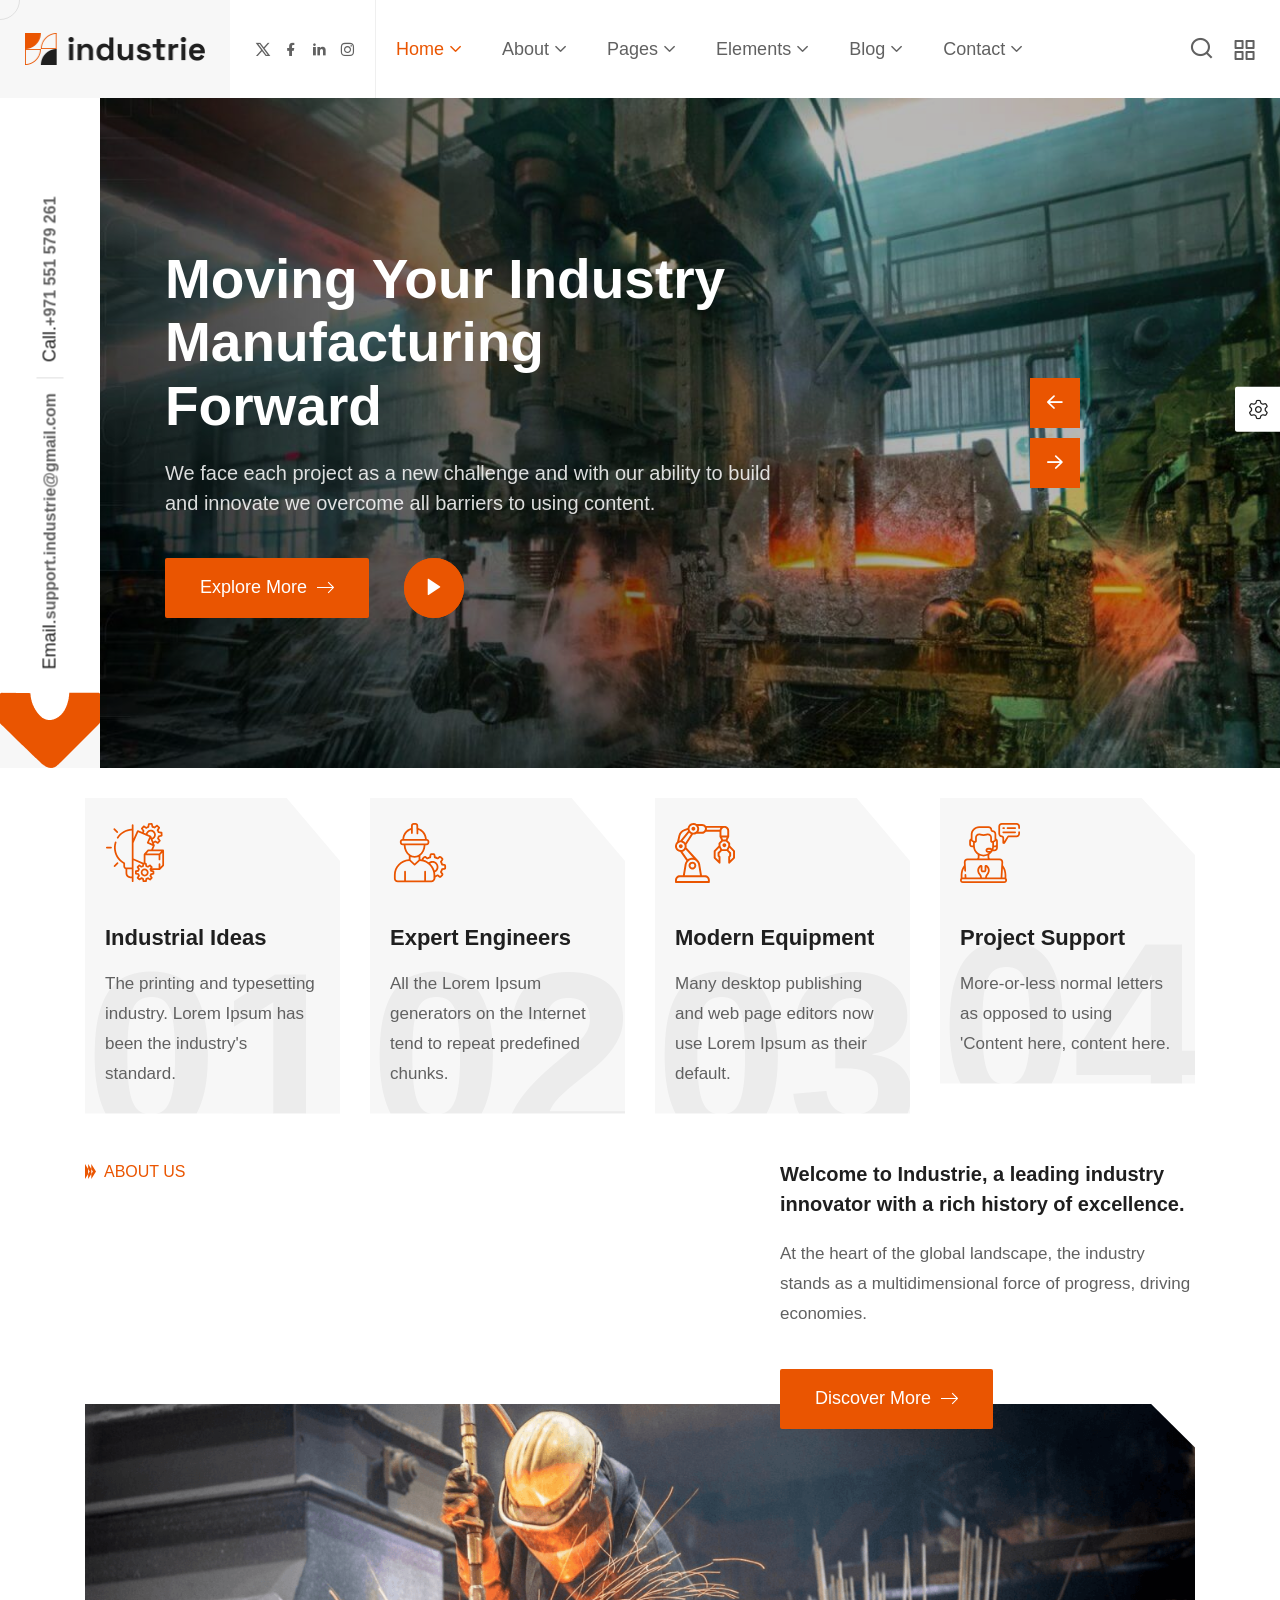
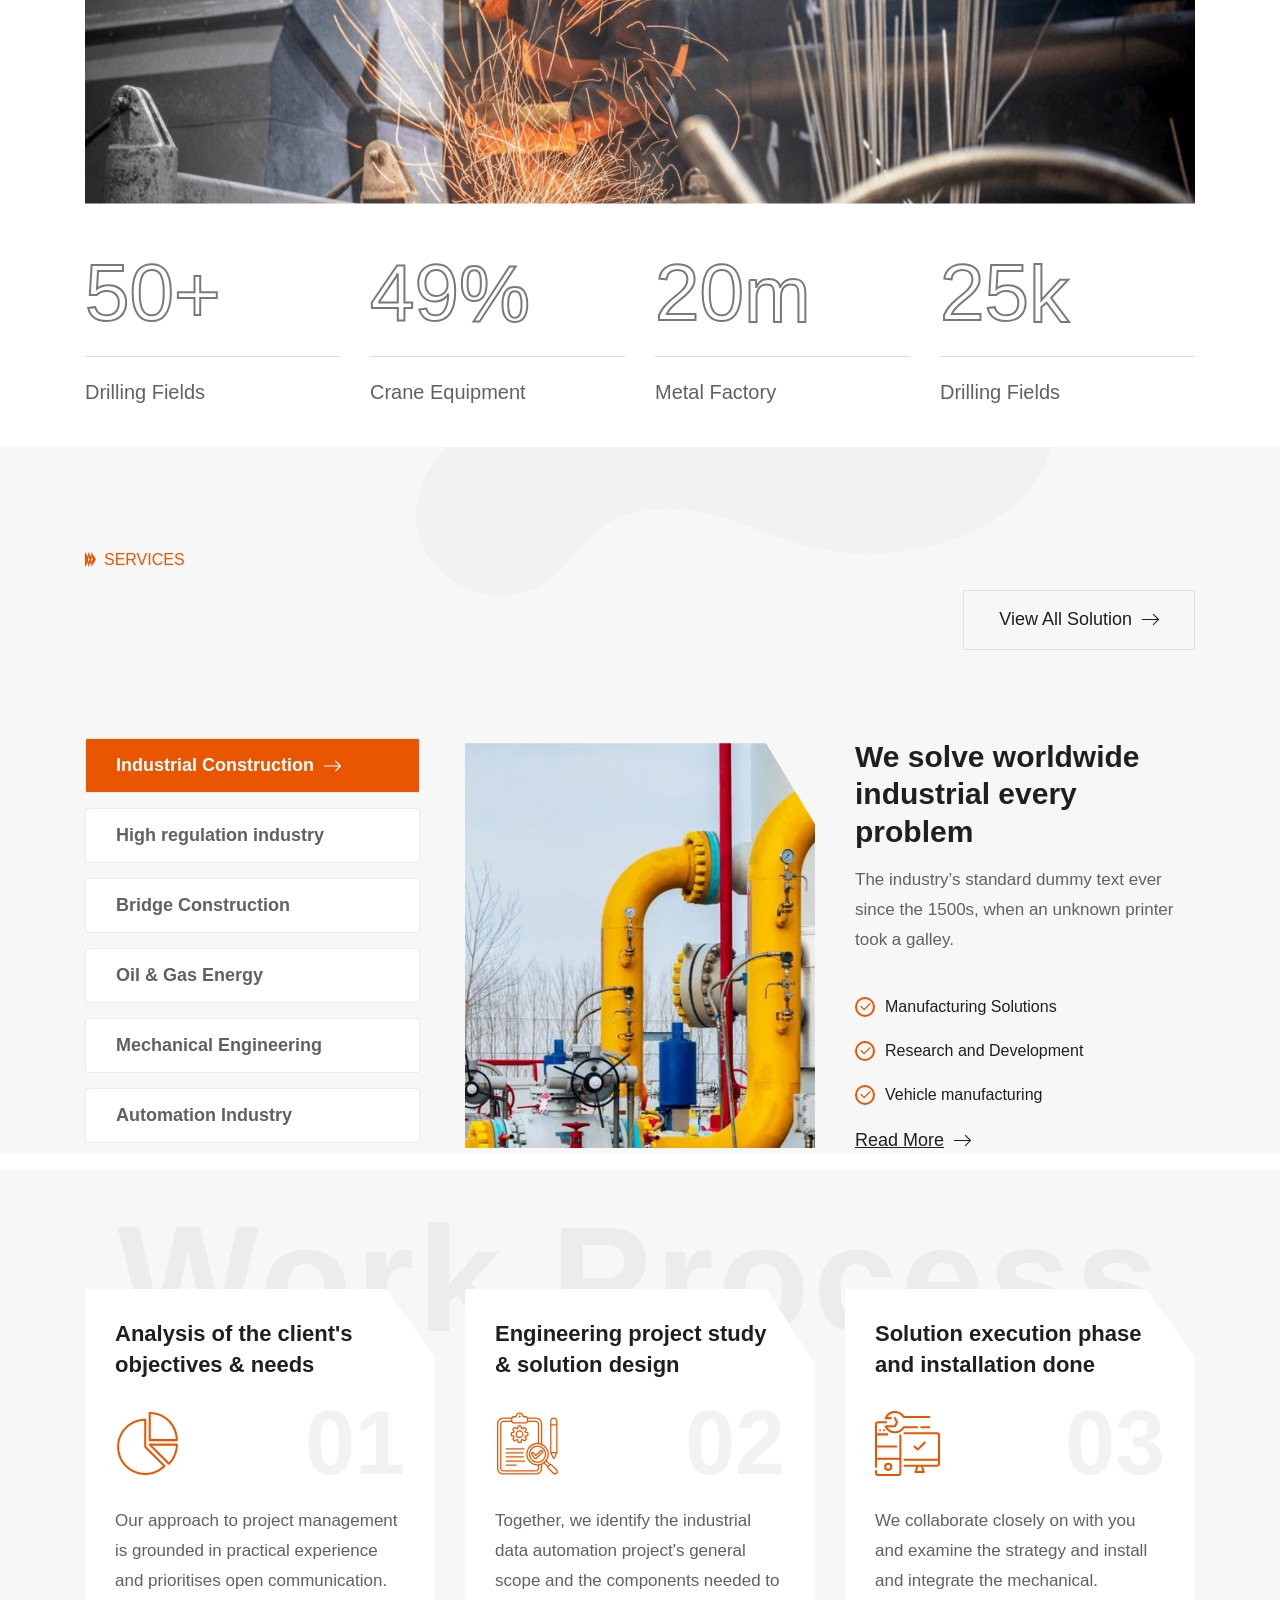
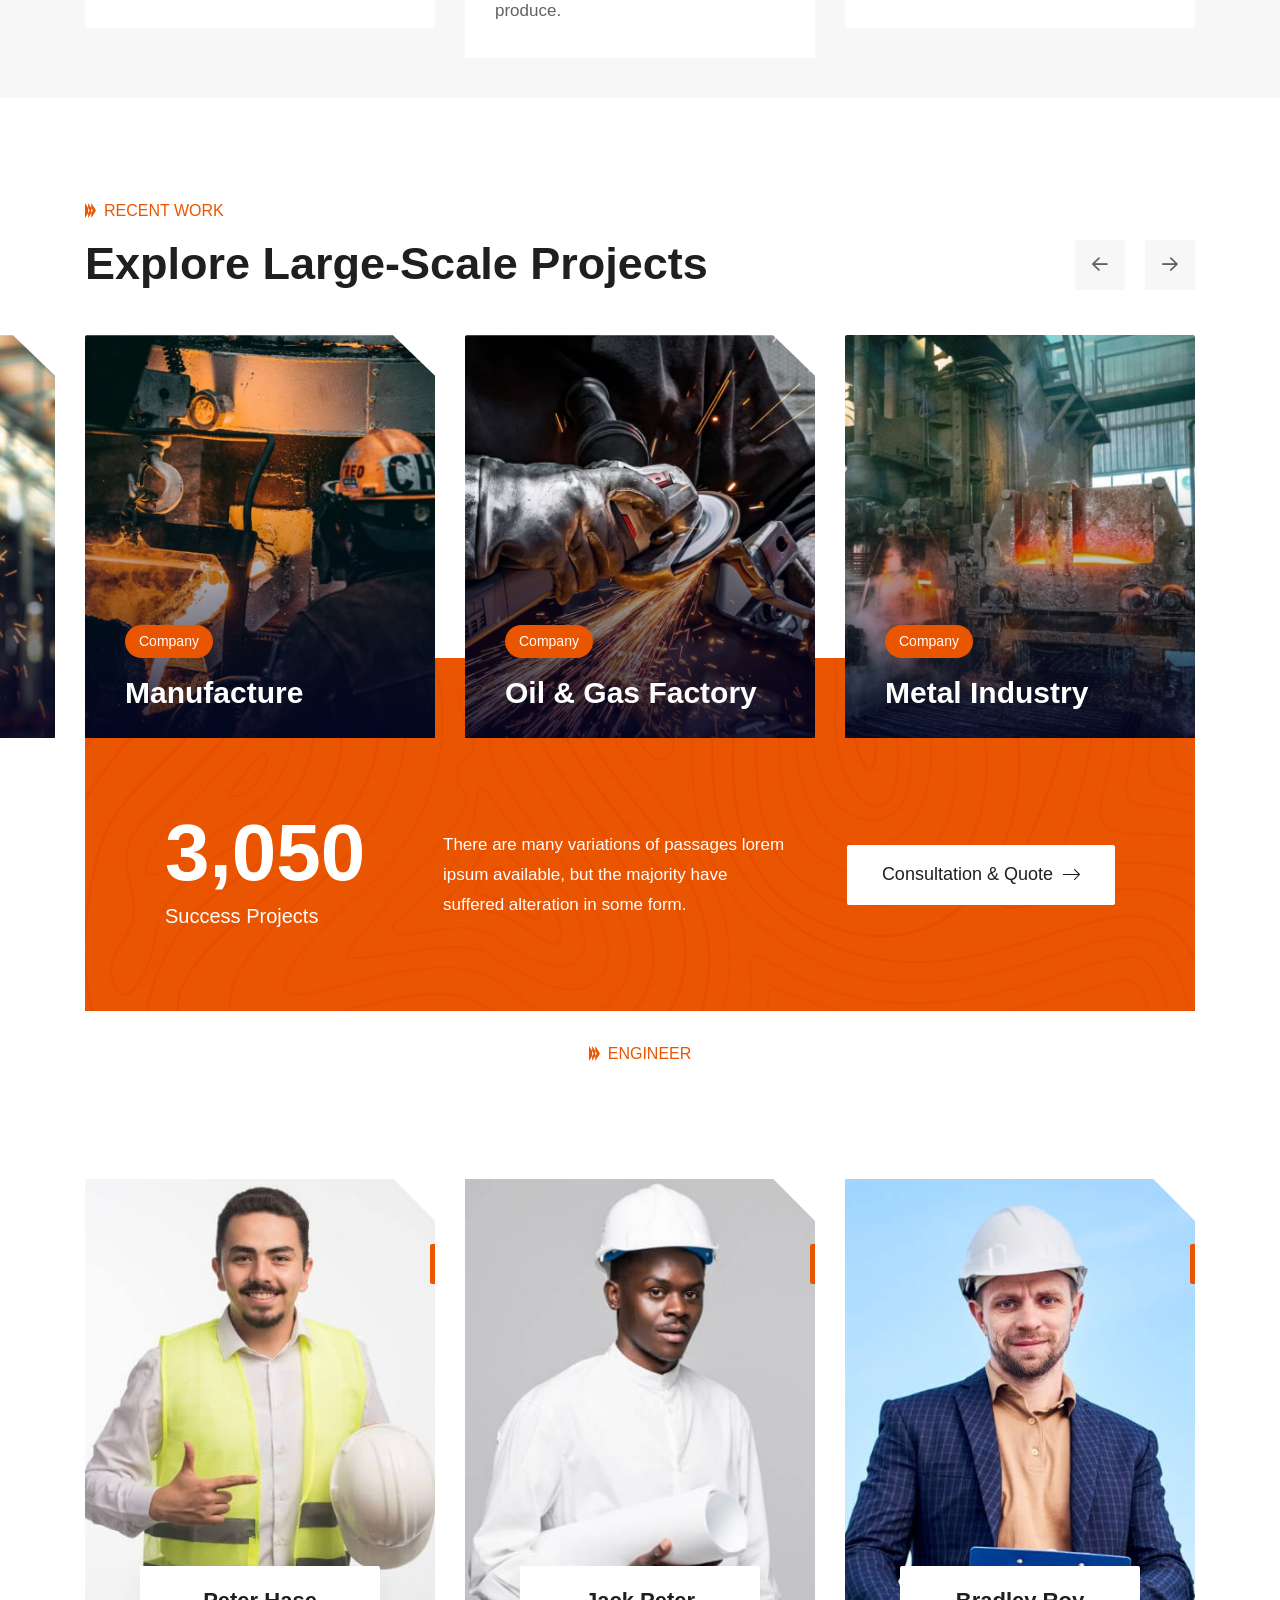
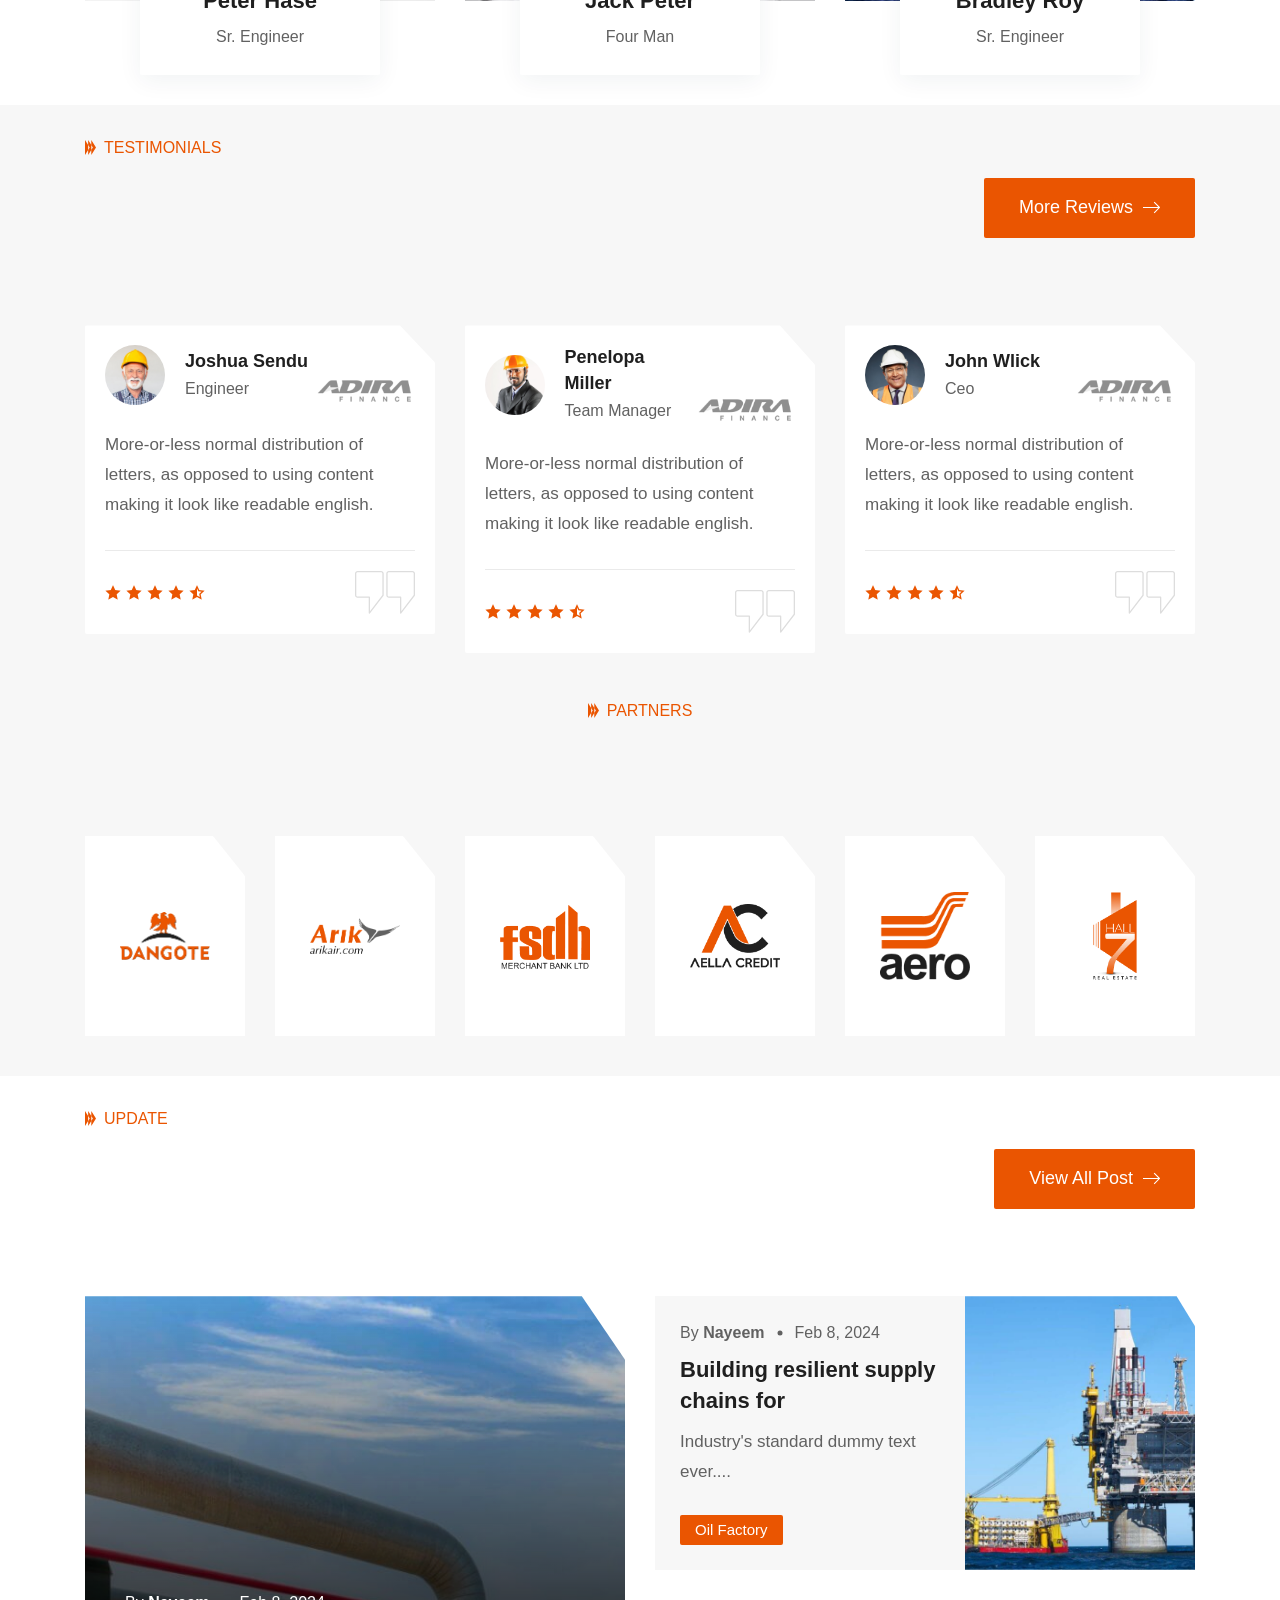
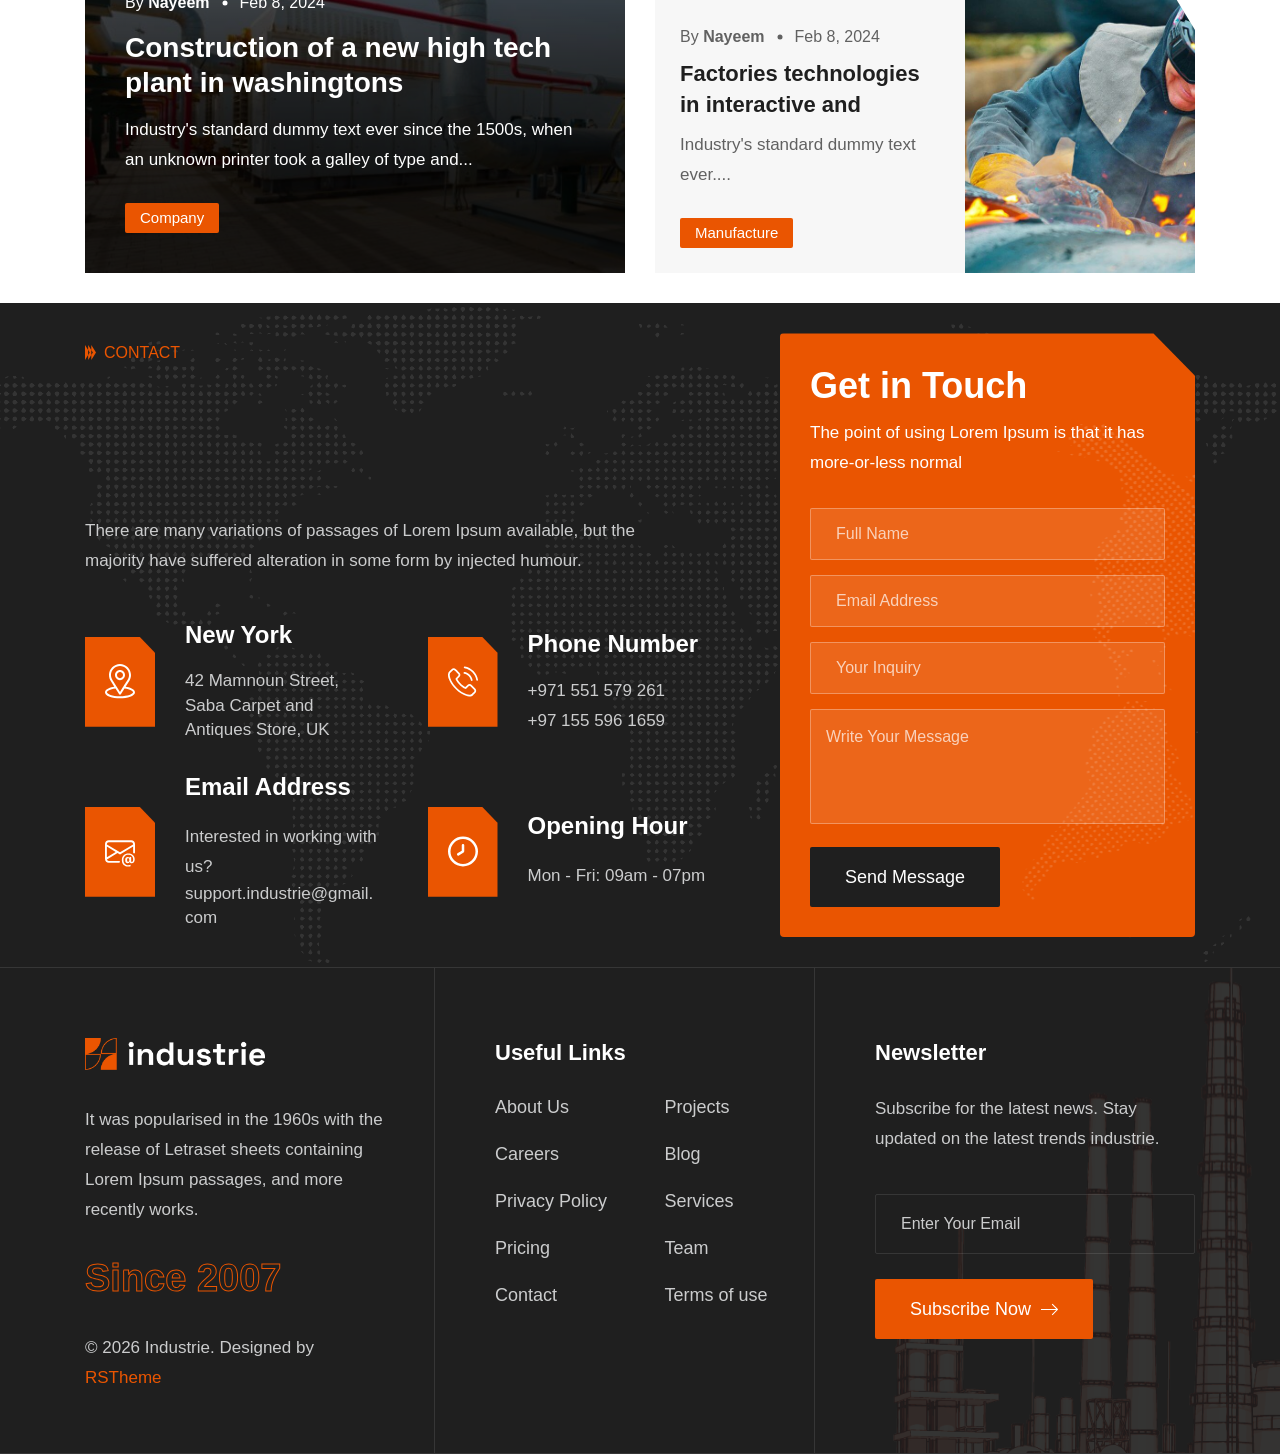
==== index.html @ 44587e17 "first commit" ====
<!doctype html>
<html class="no-js" lang="zxx">


<!-- Mirrored from industrie.rstheme.com/html/index.html by HTTrack Website Copier/3.x [XR&CO'2014], Mon, 28 Jul 2025 06:27:06 GMT -->
<head>
    <meta charset="utf-8">
    <meta http-equiv="x-ua-compatible" content="ie=edge">
    <title>Industry || HTML Template</title>
    <meta name="description" content="">
    <meta name="viewport" content="width=device-width, initial-scale=1">
    <!-- Place favicon.ico in the root directory -->
    <link rel="shortcut icon" type="image/x-icon" href="assets/images/favicon.png">
    <!-- CSS here -->
    <link rel="stylesheet" href="assets/css/vendor/bootstrap.min.css">
    <link rel="stylesheet" href="assets/css/vendor/animate.min.css">
    <link rel="stylesheet" href="assets/css/plugins/swiper.min.css">
    <link rel="stylesheet" href="assets/css/plugins/nice-select.css">
    <link rel="stylesheet" href="assets/css/plugins/nouislider.min.css">
    <link rel="stylesheet" href="assets/css/vendor/magnific-popup.css">
    <link rel="stylesheet" href="assets/css/vendor/odometer.min.css">
    <link rel="stylesheet" href="assets/css/vendor/fontawesome-pro.css">
    <link rel="stylesheet" href="assets/css/vendor/spacing.css">
    <link rel="stylesheet" href="assets/css/vendor/remixicon.css">
    <link rel="stylesheet" href="assets/css/main.css">
</head>

<body class="rs-smoother-yes">

    <!-- preloader start -->
    <div id="pre-load">
        <div id="loader" class="loader">
            <div class="loader-container">
                <div class="loader-icon"><img src="assets/images/favicon.png" alt=""></div>
            </div>
        </div>
    </div>
    <!-- preloader end -->

    <!-- preloader start -->

    <div id="rs-mouse">
        <div id="cursor-ball"></div>
    </div>

    <!-- preloader end -->

    <!-- Header area start -->
    <header>
        <div class="rs-header-area rs-header-one" id="header-sticky">
            <div class="container-fluid g-0">
                <div class="rs-header-inner">
                    <div class="rs-header-left">
                        <div class="rs-header-logo-wrapper">
                            <div class="rs-header-logo">
                                <a href="index.html"><img src="assets/images/logo/logo-orange.png" alt="logo"></a>
                            </div>
                        </div>
                    </div>
                    <div class="rs-header-menu">
                        <div class="rs-theme-social has-transparent has-orange">
                            <a href="#"><i class="ri-twitter-x-line"></i></a>
                            <a href="#"><i class="ri-facebook-fill"></i></a>
                            <a href="#"><i class="ri-linkedin-fill"></i></a>
                            <a href="#"><i class="ri-instagram-line"></i></a>
                        </div>
                        <nav id="mobile-menu" class="main-menu">
                            <ul class="multipage-menu">
                                <li class="menu-item-has-children">
                                    <a href="#">Home</a>
                                    <ul class="submenu last-children">
                                        <li class="menu-item-has-children has-arrow">
                                            <a href="#">Multipages</a>
                                            <ul class="submenu">
                                                <li><a href="index.html">Industry</a></li>
                                                <li><a href="red-engineering.html">Red Engineering</a></li>
                                                <li><a href="blue-construction.html">Blue Construction</a></li>
                                                <li><a href="metallurgy.html">Metallurgy</a></li>
                                                <li><a href="orange-construction.html">Orange construction</a></li>
                                                <li><a href="laboratory.html">Laboratory</a></li>
                                                <li><a href="renewable-energy.html">Renewable Energy</a></li>
                                                <li><a href="oil-gas.html">Oil & Gas</a></li>
                                                <li><a href="factory.html">Factory</a></li>
                                                <li><a href="robotic.html">Robotic</a></li>
                                                <li><a href="architecture.html">Architecture</a></li>
                                                <li><a href="manufacturing.html">Manufacturing</a></li>
                                            </ul>
                                        </li>
                                        <li class="menu-item-has-children has-arrow">
                                            <a href="javascript:void(0)">Onepages</a>
                                            <ul class="submenu">
                                                <li><a href="industrie-one-page.html">Industrie Onepage</a></li>
                                                <li><a href="red-engineering-one-page.html">Engineering Onepage</a></li>
                                                <li><a href="blue-construction-one-page.html">Blue Construct Onepage</a></li>
                                                <li><a href="metallurgy-one-page.html">Metallurgy Onepage</a></li>
                                                <li><a href="orange-construction-one-page.html">Construction Onepage</a></li>
                                                <li><a href="laboratory-one-page.html">Laboratory Onepage</a></li>
                                                <li><a href="renewable-energy-one-page.html"> Energy Onepage</a></li>
                                                <li><a href="oil-gas-one-page.html">Oil Gas Onepage</a></li>
                                                <li><a href="factory-one-page.html">Factory Onepage</a></li>
                                                <li><a href="robotic-one-page.html">Robotic Onepage</a></li>
                                                <li><a href="architecture-one-page.html">Architecture Onepage</a></li>
                                                <li><a href="manufacturing-one-page.html">Manufacturing Onepage</a></li>
                                            </ul>
                                        </li>
                                    </ul>
                                </li>
                                <!-- about menu -->
                                <li class="menu-item-has-children">
                                    <a href="about.html">About</a>
                                    <ul class="submenu last-children">
                                        <li>
                                            <a href="about.html">About Us 01</a>
                                        </li>
                                        <li>
                                            <a href="about-two.html">About Us 02</a>
                                        </li>
                                    </ul>
                                </li>
                                <!-- page menu -->
                                <li class="menu-item-has-children">
                                    <a href="javascript:void(0)">Pages</a>
                                    <ul class="submenu last-children">
                                        <li class=" has-arrow">
                                            <a href="javascript:void(0)">Services</a>
                                            <ul class="submenu">
                                                <li><a href="services.html">Services</a></li>
                                                <li><a href="services-details.html">Services Details</a></li>
                                            </ul>
                                        </li>
                                        <li class=" has-arrow">
                                            <a href="javascript:void(0)">Team</a>
                                            <ul class="submenu">
                                                <li><a href="team.html">Team</a></li>
                                                <li><a href="team-details.html">Team Details</a></li>
                                            </ul>
                                        </li>
                                        <li class=" has-arrow">
                                            <a href="javascript:void(0)">Project</a>
                                            <ul class="submenu">
                                                <li><a href="portfolio.html">Project</a></li>
                                                <li><a href="portfolio-details.html">Project Details</a></li>
                                            </ul>
                                        </li>
                                        <li>
                                            <a href="pricing.html">Pricing Plan</a>
                                        </li>
                                        <li class=" has-arrow">
                                            <a href="shop.html">Shop</a>
                                            <ul class="submenu">
                                                <li><a href="shop.html">Product</a></li>
                                                <li><a href="shop-details.html">Product Details</a></li>
                                                <li><a href="checkout.html">Checkout</a></li>
                                                <li><a href="cart.html">Cart</a></li>
                                            </ul>
                                        </li>
                                        <li>
                                            <a href="faq.html">Faq</a>
                                        </li>
                                        <li>
                                            <a href="appointment.html">Appointment</a>
                                        </li>
                                    </ul>
                                </li>
                                <!-- elements menu -->
                                <li class="has-mega-menu menu-item-has-children">
                                    <a href="javascript:void(0)">Elements</a>
                                    <ul class="mega-menu mega-grid">
                                        <li>
                                            <a href="#" class="title">Elements Layout</a>
                                            <ul>
                                                <li><a href="elements-features.html">Features</a></li>
                                                <li><a href="elements-advance-tab.html">Advance Tab</a></li>
                                                <li><a href="elements-work-process.html">Work Process</a></li>
                                                <li><a href="elements-counter.html">Counter</a></li>
                                                <li><a href="elements-gsap.html">GSAP</a></li>
                                            </ul>
                                        </li>
                                        <li>
                                            <a href="#" class="title">Elements Layout</a>
                                            <ul>
                                                <li><a href="elements-services.html">Services Box</a></li>
                                                <li><a href="elements-team.html">Team</a></li>
                                                <li><a href="elements-pricing.html">Pricing</a></li>
                                                <li><a href="elements-portfolio.html">Project</a></li>
                                                <li><a href="#">Coming Soon</a></li>
                                            </ul>
                                        </li>
                                        <li>
                                            <a href="#" class="title">Elements Layout</a>
                                            <ul>
                                                <li><a href="elements-services-tab.html">Services Tab</a></li>
                                                <li><a href="elements-testimonial.html">Testimonials</a></li>
                                                <li><a href="elements-brand.html">Partner Logo</a></li>
                                                <li><a href="elements-blog.html">Blog</a></li>
                                                <li><a href="#">Coming Soon</a></li>
                                            </ul>
                                        </li>
                                    </ul>
                                </li>

                                <li class="menu-item-has-children">
                                    <a href="javascript:void(0)">Blog</a>
                                    <ul class="submenu last-children">
                                        <li>
                                            <a href="blog.html">Blog</a>
                                        </li>
                                        <li>
                                            <a href="blog-details.html">Blog Details</a>
                                        </li>
                                    </ul>
                                </li>
                                <li class="menu-item-has-children">
                                    <a href="contact.html">Contact</a>
                                    <ul class="submenu last-children">
                                        <li>
                                            <a href="contact.html">Contact 01</a>
                                        </li>
                                        <li>
                                            <a href="contact-two.html">Contact 02</a>
                                        </li>
                                    </ul>
                                </li>
                            </ul>
                        </nav>
                    </div>
                    <div class="rs-header-right">
                        <!-- search area start -->
                        <div class="rs-header-search-wrapper">
                            <div class="rs-header-search-icon">
                                <i class="ri-close-fill has-close"></i>
                                <i class="ri-search-line has-search"></i>
                            </div>
                            <form class="rs-header-search-inner rs-stickys-form" action="#">
                                <div class="rs-header-search">
                                    <input type="text" placeholder="Searching...">
                                    <button type="submit"><i class="ri-search-line"></i></button>
                                </div>
                            </form>
                        </div>
                        <!-- search area end -->
                        <div class="rs-header-btn">
                            <a class="rs-btn has-theme-orange has-icon has-bg" href="contact.html">Get In Touch
                                <span class="icon-box">
                                <svg class="icon-first" xmlns="http://www.w3.org/2000/svg" viewBox="0 0 32 32">
                                    <path
                                        d="M31.71,15.29l-10-10L20.29,6.71,28.59,15H0v2H28.59l-8.29,8.29,1.41,1.41,10-10A1,1,0,0,0,31.71,15.29Z">
                                    </path>
                                </svg>
                                <svg class="icon-second" xmlns="http://www.w3.org/2000/svg" viewBox="0 0 32 32">
                                    <path
                                        d="M31.71,15.29l-10-10L20.29,6.71,28.59,15H0v2H28.59l-8.29,8.29,1.41,1.41,10-10A1,1,0,0,0,31.71,15.29Z">
                                    </path>
                                </svg>
                            </span>
                            </a>
                        </div>
                        <div class="rs-header-hamburger">
                            <div class="sidebar-toggle">
                                <a class="bar-icon" href="javascript:void(0)">
                                    <svg xmlns="http://www.w3.org/2000/svg" width="21" height="20" viewBox="0 0 21 20" fill="none">
                                        <path d="M8.55566 11H1.55566C1.29045 11 1.03609 11.1054 0.848557 11.2929C0.661021 11.4804 0.555664 11.7348 0.555664 12V19C0.555664 19.2652 0.661021 19.5196 0.848557 19.7071C1.03609 19.8946 1.29045 20 1.55566 20H8.55566C8.82088 20 9.07523 19.8946 9.26277 19.7071C9.45031 19.5196 9.55566 19.2652 9.55566 19V12C9.55566 11.7348 9.45031 11.4804 9.26277 11.2929C9.07523 11.1054 8.82088 11 8.55566 11ZM7.55566 18H2.55566V13H7.55566V18ZM19.5557 0H12.5557C12.2904 0 12.0361 0.105357 11.8486 0.292893C11.661 0.48043 11.5557 0.734784 11.5557 1V8C11.5557 8.26522 11.661 8.51957 11.8486 8.70711C12.0361 8.89464 12.2904 9 12.5557 9H19.5557C19.8209 9 20.0752 8.89464 20.2628 8.70711C20.4503 8.51957 20.5557 8.26522 20.5557 8V1C20.5557 0.734784 20.4503 0.48043 20.2628 0.292893C20.0752 0.105357 19.8209 0 19.5557 0ZM18.5557 7H13.5557V2H18.5557V7ZM19.5557 11H12.5557C12.2904 11 12.0361 11.1054 11.8486 11.2929C11.661 11.4804 11.5557 11.7348 11.5557 12V19C11.5557 19.2652 11.661 19.5196 11.8486 19.7071C12.0361 19.8946 12.2904 20 12.5557 20H19.5557C19.8209 20 20.0752 19.8946 20.2628 19.7071C20.4503 19.5196 20.5557 19.2652 20.5557 19V12C20.5557 11.7348 20.4503 11.4804 20.2628 11.2929C20.0752 11.1054 19.8209 11 19.5557 11ZM18.5557 18H13.5557V13H18.5557V18ZM8.55566 0H1.55566C1.29045 0 1.03609 0.105357 0.848557 0.292893C0.661021 0.48043 0.555664 0.734784 0.555664 1V8C0.555664 8.26522 0.661021 8.51957 0.848557 8.70711C1.03609 8.89464 1.29045 9 1.55566 9H8.55566C8.82088 9 9.07523 8.89464 9.26277 8.70711C9.45031 8.51957 9.55566 8.26522 9.55566 8V1C9.55566 0.734784 9.45031 0.48043 9.26277 0.292893C9.07523 0.105357 8.82088 0 8.55566 0ZM7.55566 7H2.55566V2H7.55566V7Z" fill="#616161"></path>
                                    </svg>
                                </a>
                            </div>
                        </div>
                    </div>
                </div>
            </div>
        </div>
    </header>
    <!-- Header area end -->

    <!-- Offcanvas area start -->
    <div class="fix">
        <div class="offcanvas-area" data-lenis-prevent>
            <div class="offcanvas-wrapper">
                <div class="offcanvas-content">
                    <div class="offcanvas-top d-flex justify-content-between align-items-center mb-20">
                        <div class="offcanvas-logo">
                            <a class="logo-black" href="index.html"><img src="assets/images/logo/logo-orange.png" alt="logo"></a>
                        </div>
                        <div class="offcanvas-close">
                            <button class="offcanvas-close-icon animation--flip">
                                <span class="offcanvas-m-lines">
                                <span class="offcanvas-m-line line--1"></span><span
                                    class="offcanvas-m-line line--2"></span><span
                                    class="offcanvas-m-line line--3"></span>
                                </span>
                            </button>
                        </div>
                    </div>
                    <div class="offcanvas-about mb-30 d-none d-sm-block">
                        <p> Industrie is a modern factory website. specifically designed for who need construction,
                            firms, oil, architecture and any other small business.
                        </p>
                    </div>
                    <div class="offcanvas-gallery d-none d-sm-block">
                        <div class="offcanvas-gallery-thumb-wrapper">
                            <div class="offcanvas-popup-thumb">
                                <a class="popup-image" href="assets/images/gallery/gallery-thumb-01.png">
                                    <img src="assets/images/gallery/gallery-thumb-01.png" alt="image">
                                </a>
                            </div>
                            <div class="offcanvas-popup-thumb">
                                <a class="popup-image" href="assets/images/gallery/gallery-thumb-02.png">
                                    <img src="assets/images/gallery/gallery-thumb-02.png" alt="image">
                                </a>
                            </div>
                            <div class="offcanvas-popup-thumb">
                                <a class="popup-image" href="assets/images/gallery/gallery-thumb-03.png">
                                    <img src="assets/images/gallery/gallery-thumb-03.png" alt="image">
                                </a>
                            </div>
                            <div class="offcanvas-popup-thumb">
                                <a class="popup-image" href="assets/images/gallery/gallery-thumb-04.png">
                                    <img src="assets/images/gallery/gallery-thumb-04.png" alt="image">
                                </a>
                            </div>
                            <div class="offcanvas-popup-thumb">
                                <a class="popup-image" href="assets/images/gallery/gallery-thumb-05.png">
                                    <img src="assets/images/gallery/gallery-thumb-05.png" alt="image">
                                </a>
                            </div>
                            <div class="offcanvas-popup-thumb">
                                <a class="popup-image" href="assets/images/gallery/gallery-thumb-01.png">
                                    <img src="assets/images/gallery/gallery-thumb-01.png" alt="image">
                                </a>
                            </div>
                        </div>
                    </div>
                    <div class="mobile-menu">
                        <div class="rs-offcanvas-menu mb-25">
                            <nav></nav>
                        </div>
                    </div>
                    <div class="offcanvas-contact mb-30">
                        <h4 class="offcanvas-title-meta">Contact Info</h4>
                        <ul>
                            <li class="d-flex align-items-center gap-15">
                                <div class="offcanvas-contact-icon">
                                    <svg xmlns="http://www.w3.org/2000/svg" width="14" height="18" viewBox="0 0 14 18" fill="none">
                                        <path d="M11.8768 9.68475C11.3059 10.835 10.5331 11.9818 9.74128 13.0109C8.95198 14.0368 8.15999 14.9249 7.5643 15.5572C7.48514 15.6412 7.40956 15.7206 7.33802 15.7951C7.26648 15.7206 7.1909 15.6412 7.11174 15.5572C6.51605 14.9249 5.72406 14.0368 4.93476 13.0109C4.14299 11.9818 3.37019 10.835 2.79925 9.68475C2.22242 8.52266 1.89032 7.43373 1.89032 6.5C1.89032 3.50846 4.32934 1.08333 7.33802 1.08333C10.3467 1.08333 12.7857 3.50846 12.7857 6.5C12.7857 7.43373 12.4536 8.52266 11.8768 9.68475ZM7.33802 17.3333C7.33802 17.3333 13.8753 11.1732 13.8753 6.5C13.8753 2.91015 10.9484 0 7.33802 0C3.7276 0 0.800781 2.91015 0.800781 6.5C0.800781 11.1732 7.33802 17.3333 7.33802 17.3333Z" fill="#6D6D6D"></path>
                                        <path d="M7.33802 8.66667C6.13455 8.66667 5.15894 7.69662 5.15894 6.5C5.15894 5.30338 6.13455 4.33333 7.33802 4.33333C8.54149 4.33333 9.5171 5.30338 9.5171 6.5C9.5171 7.69662 8.54149 8.66667 7.33802 8.66667ZM7.33802 9.75C9.14323 9.75 10.6066 8.29492 10.6066 6.5C10.6066 4.70507 9.14323 3.25 7.33802 3.25C5.53281 3.25 4.0694 4.70507 4.0694 6.5C4.0694 8.29492 5.53281 9.75 7.33802 9.75Z" fill="#6D6D6D"></path>
                                    </svg>
                                </div>
                                <div class="offcanvas-contact-text">
                                    <a href="#"> 2096 New Market, New Road <br>
                                    North Carolina, USA </a>
                                </div>
                            </li>
                            <li class="d-flex align-items-center gap-15">
                                <div class="offcanvas-contact-icon">
                                    <svg xmlns="http://www.w3.org/2000/svg" width="16" height="16" viewBox="0 0 16 16" fill="none">
                                        <path d="M3.65387 1.32849C3.40343 1.00649 2.92745 0.976861 2.639 1.26531L1.60508 2.29923C1.1216 2.78271 0.94387 3.46766 1.1551 4.06847C2.00338 6.48124 3.39215 8.74671 5.32272 10.6773C7.25329 12.6078 9.51876 13.9966 11.9315 14.8449C12.5323 15.0561 13.2173 14.8784 13.7008 14.3949L14.7347 13.361C15.0231 13.0726 14.9935 12.5966 14.6715 12.3461L12.3653 10.5524C12.2008 10.4245 11.9866 10.3793 11.7845 10.4298L9.59541 10.9771C9.00082 11.1257 8.37183 10.9515 7.93845 10.5181L5.48187 8.06155C5.04849 7.62817 4.87427 6.99919 5.02292 6.40459L5.57019 4.21553C5.62073 4.01336 5.57552 3.79918 5.44758 3.63468L3.65387 1.32849ZM1.88477 0.511076C2.62689 -0.231039 3.8515 -0.154797 4.49583 0.673634L6.28954 2.97983C6.6187 3.40304 6.73502 3.95409 6.60498 4.47423L6.05772 6.66329C5.99994 6.8944 6.06766 7.13888 6.2361 7.30732L8.69268 9.7639C8.86113 9.93235 9.1056 10.0001 9.33671 9.94229L11.5258 9.39502C12.0459 9.26499 12.597 9.3813 13.0202 9.71047L15.3264 11.5042C16.1548 12.1485 16.231 13.3731 15.4889 14.1152L14.455 15.1492C13.7153 15.8889 12.6089 16.2137 11.5778 15.8512C9.01754 14.9511 6.61438 13.4774 4.56849 11.4315C2.5226 9.38562 1.04895 6.98246 0.148838 4.42225C-0.213682 3.39112 0.11113 2.28472 0.85085 1.545L1.88477 0.511076Z" fill="#6D6D6D"></path>
                                        <path d="M11 0.5C11 0.223858 11.2239 0 11.5 0H15.5C15.7761 0 16 0.223858 16 0.5V4.5C16 4.77614 15.7761 5 15.5 5C15.2239 5 15 4.77614 15 4.5V1.70711L10.8536 5.85355C10.6583 6.04882 10.3417 6.04882 10.1464 5.85355C9.95118 5.65829 9.95118 5.34171 10.1464 5.14645L14.2929 1H11.5C11.2239 1 11 0.776142 11 0.5Z" fill="#6D6D6D"></path>
                                    </svg>
                                </div>
                                <div class="offcanvas-contact-text">
                                    <a href="tel:+12346691234"> +123-4669-1234 </a>
                                </div>
                            </li>
                            <li class="d-flex align-items-center gap-15">
                                <div class="offcanvas-contact-icon">
                                    <svg xmlns="http://www.w3.org/2000/svg" width="16" height="16" viewBox="0 0 16 16" fill="none">
                                        <path d="M2 2C0.895431 2 0 2.89543 0 4V12L2.58386e-05 12.0103C0.00555998 13.1101 0.898859 14 2 14H7.5C7.77614 14 8 13.7761 8 13.5C8 13.2239 7.77614 13 7.5 13H2C1.53715 13 1.14774 12.6855 1.03376 12.2586L6.67417 8.7876L8 9.5831L15 5.3831V8.5C15 8.77614 15.2239 9 15.5 9C15.7761 9 16 8.77614 16 8.5V4C16 2.89543 15.1046 2 14 2H2ZM5.70808 8.20794L1 11.1052V5.3831L5.70808 8.20794ZM1 4.2169V4C1 3.44772 1.44772 3 2 3H14C14.5523 3 15 3.44772 15 4V4.2169L8 8.4169L1 4.2169Z" fill="#6D6D6D"></path>
                                        <path d="M14.2467 14.2686C15.2567 14.2686 15.8339 13.4116 15.8339 12.2442V12.0344C15.8339 10.4297 14.6402 9 12.5197 9H12.4847C10.421 9 9 10.3598 9 12.4322V12.6465C9 14.8195 10.4385 16 12.3579 16H12.4016C12.9963 16 13.4204 15.9257 13.639 15.8251V15.0949C13.3941 15.2042 12.9656 15.2742 12.4585 15.2742H12.4147C11.0812 15.2742 9.84385 14.4872 9.84385 12.6202V12.4628C9.84385 10.8057 10.9019 9.73891 12.4847 9.73891H12.524C14.0587 9.73891 15.0075 10.7883 15.0075 12.065V12.183C15.0075 13.158 14.6839 13.5734 14.3691 13.5734C14.1374 13.5734 13.9582 13.4247 13.9582 13.1537V10.9631H13.0531V11.5315H13.0225C12.9394 11.2342 12.6552 10.9019 12.0693 10.9019C11.2911 10.9019 10.8101 11.4572 10.8101 12.3011V12.8301C10.8101 13.722 11.2998 14.2642 12.0693 14.2642C12.5415 14.2642 12.9656 14.0369 13.0837 13.6215H13.1274C13.2455 14.0412 13.7439 14.2686 14.2467 14.2686ZM11.7939 12.6814V12.4541C11.7939 11.9076 12.0212 11.6627 12.3666 11.6627C12.664 11.6627 12.9394 11.8551 12.9394 12.371V12.7383C12.9394 13.3111 12.6858 13.4816 12.3754 13.4816C12.0212 13.4816 11.7939 13.2673 11.7939 12.6814Z" fill="#6D6D6D"></path>
                                    </svg>
                                </div>
                                <div class="offcanvas-contact-text">
                                    <a href="mailto:info@gmail.com">info@gmail.com</a>
                                </div>
                            </li>
                        </ul>
                    </div>
                    <div class="offcanvas-social">
                        <h4 class="offcanvas-title-meta">Subscribe & Follow</h4>
                        <ul>
                            <li><a href="#"><i class="fab fa-facebook-f"></i></a></li>
                            <li><a href="#"><i class="fab fa-twitter"></i></a></li>
                            <li><a href="#"><i class="fab fa-youtube"></i></a></li>
                            <li><a href="#"><i class="fab fa-linkedin"></i></a></li>
                        </ul>
                    </div>
                </div>
            </div>
        </div>
    </div>
    <div class="offcanvas-overlay"></div>
    <div class="offcanvas-overlay-white"></div>
    <!-- Offcanvas area start -->

    <!-- Body main wrapper start -->
    <main>

        <!-- banner area start -->
        <section class="rs-banner-area rs-banner-one p-relative rs-swiper">
            <div class="rs-banner-shape">
                <img src="assets/images/shape/half-arrow.png" alt="image">
            </div>
            <div class="container">
                <div class="row align-items-center  g-5">
                    <div class="col-xl-2">
                        <div class="rs-banner-meta-wrapper">
                            <div class="rs-banner-contact-item">
                                <span>Email.</span>
                                <h6><a href="mailto:support.industrie@gmail.com ">support.industrie@gmail.com </a></h6>
                            </div>
                            <div class="rs-banner-contact-item">
                                <span>Call.</span>
                                <h6><a href="tel:+971551579261"> +971 551 579 261 </a></h6>
                            </div>
                        </div>
                    </div>
                </div>
            </div>
            <div class="rs-banner-slider-wrapper">
                <div class="swiper" data-clone-slides="false" data-loop="true" data-speed="2000" data-autoplay="true" data-dots-dynamic="false" data-hover-pause="true" data-effect="fade" data-delay="1000" data-item="1" data-item-xl="1" data-item-lg="1" data-item-md="1" data-item-sm="1" data-item-xs="1" data-item-mobile="1" data-margin="30" data-margin-xl="30" data-margin-lg="30" data-margin-md="30" data-margin-sm="30" data-margin-xs="30" data-margin-mobile="30">
                    <div class="swiper-wrapper">
                        <div class="swiper-slide">
                            <div class="rs-banner-item-wrapper">
                                <div class="rs-banner-bg-thumb" data-background="assets/images/bg/banner-bg-01.png">
                                </div>
                                <div class="container">
                                    <div class="row">
                                        <div class="col-xxl-8 col-xl-8 col-lg-10">
                                            <div class="rs-banner-item">
                                                <div class="rs-banner-content">
                                                    <h1 class="rs-banner-title">Leader in industrial Factory around <br> the world
                                                    </h1>
                                                    <div class="rs-banner-descrip">
                                                        <p>We face each project as a new challenge and with our ability to build and
                                                            innovate we overcome all barriers to using content. </p>
                                                    </div>
                                                    <div class="rs-banner-info-btn">
                                                        <div class="rs-banner-btn">
                                                            <a class="rs-btn has-theme-orange has-icon has-bg" href="contact.html">Explore More
                                                                <span class="icon-box">
                                                   <svg class="icon-first" xmlns="http://www.w3.org/2000/svg"
                                                      viewBox="0 0 32 32">
                                                      <path
                                                         d="M31.71,15.29l-10-10L20.29,6.71,28.59,15H0v2H28.59l-8.29,8.29,1.41,1.41,10-10A1,1,0,0,0,31.71,15.29Z">
                                                      </path>
                                                   </svg>
                                                   <svg class="icon-second" xmlns="http://www.w3.org/2000/svg"
                                                      viewBox="0 0 32 32">
                                                      <path
                                                         d="M31.71,15.29l-10-10L20.29,6.71,28.59,15H0v2H28.59l-8.29,8.29,1.41,1.41,10-10A1,1,0,0,0,31.71,15.29Z">
                                                      </path>
                                                   </svg>
                                                </span>
                                                            </a>
                                                        </div>

                                                        <div class="rs-feature-video">
                                                            <a href="https://www.youtube.com/watch?v=Yue48fUXuqI" class="rs-play-btn popup-video"><i class="ri-play-fill"></i></a>
                                                        </div>
                                                    </div>
                                                </div>
                                            </div>
                                        </div>
                                    </div>
                                </div>
                            </div>
                        </div>
                        <div class="swiper-slide">
                            <div class="rs-banner-item-wrapper">
                                <div class="rs-banner-bg-thumb" data-background="assets/images/bg/banner-bg-02.png">
                                </div>
                                <div class="container">
                                    <div class="row">
                                        <div class="col-xxl-8 col-xl-8 col-lg-10">
                                            <div class="rs-banner-item">
                                                <div class="rs-banner-content">
                                                    <h1 class="rs-banner-title">Moving Your Industry Manufacturing <br> Forward </h1>
                                                    <div class="rs-banner-descrip">
                                                        <p>We face each project as a new challenge and with our ability to build and
                                                            innovate we overcome all barriers to using content. </p>
                                                    </div>
                                                    <div class="rs-banner-info-btn">
                                                        <div class="rs-banner-btn">
                                                            <a class="rs-btn has-theme-orange has-icon has-bg" href="contact.html">Explore More
                                                                <span class="icon-box">
                                                   <svg class="icon-first" xmlns="http://www.w3.org/2000/svg"
                                                      viewBox="0 0 32 32">
                                                      <path
                                                         d="M31.71,15.29l-10-10L20.29,6.71,28.59,15H0v2H28.59l-8.29,8.29,1.41,1.41,10-10A1,1,0,0,0,31.71,15.29Z">
                                                      </path>
                                                   </svg>
                                                   <svg class="icon-second" xmlns="http://www.w3.org/2000/svg"
                                                      viewBox="0 0 32 32">
                                                      <path
                                                         d="M31.71,15.29l-10-10L20.29,6.71,28.59,15H0v2H28.59l-8.29,8.29,1.41,1.41,10-10A1,1,0,0,0,31.71,15.29Z">
                                                      </path>
                                                   </svg>
                                                </span>
                                                            </a>
                                                        </div>

                                                        <div class="rs-feature-video">
                                                            <a href="https://www.youtube.com/watch?v=Yue48fUXuqI" class="rs-play-btn popup-video"><i class="ri-play-fill"></i></a>
                                                        </div>
                                                    </div>
                                                </div>
                                            </div>
                                        </div>
                                    </div>
                                </div>
                            </div>
                        </div>
                    </div>
                    <!-- If we need navigation buttons -->
                    <div class="rs-banner-navigation">
                        <button class="swiper-button-prev rs-swiper-btn"><i class="fa-regular fa-arrow-left"></i></button>
                        <button class="swiper-button-next rs-swiper-btn"><i class="fa-regular fa-arrow-right"></i></button>
                    </div>
                    <!-- if we need pagination -->
                    <div class="rs-banner-pagination d-block d-md-none">
                        <div class="swiper-pagination rs-pagination has-theme-orange"></div>
                    </div>
                </div>
            </div>
        </section>
        <!-- banner area end -->

        <!-- feature area start -->
        <section class="rs-feature-area section-space rs-feature-one">
            <div class="container">
                <div class="row g-5 process-counts">
                    <div class="col-xl-3 col-lg-4 col-md-6">
                        <div class="rs-feature-item wow fadeInUp" data-wow-delay=".3s" data-wow-duration="1s">
                            <div class="rs-feature-icon">
                                <svg xmlns="http://www.w3.org/2000/svg" width="60" height="62" viewBox="0 0 60 62" fill="none">
                                    <path d="M59.9964 28.3079C59.9731 27.8377 59.5714 27.4513 59.0983 27.4513H48.7252L50.4083 23.6125C50.5029 23.3969 50.5082 23.1427 50.4228 22.9233L49.561 20.7111C50.0407 20.535 50.5058 20.32 50.9509 20.0667L53.1115 21.4029C53.511 21.6257 53.8913 21.5723 54.2524 21.243L56.3415 18.9483C56.6369 18.6239 56.6558 18.1338 56.3862 17.7875L54.8348 15.7954C55.025 15.371 55.1822 14.9334 55.3054 14.4864L57.7829 13.9144C58.2086 13.8162 58.5025 13.4268 58.4804 12.9904L58.3244 9.90244C58.3024 9.46609 57.9706 9.10848 57.5373 9.05354L55.0147 8.73427C54.8472 8.30201 54.6466 7.88261 54.4146 7.47944L55.7571 5.34122C55.9905 4.96954 55.9224 4.48379 55.5957 4.19084L53.2859 2.11837C52.9628 1.82843 52.479 1.81004 52.1347 2.07438L50.12 3.62155C49.6895 3.43126 49.2459 3.27403 48.7926 3.15142L48.2195 0.696814C48.1202 0.272125 47.7301 -0.0231006 47.2961 0.0014214L44.1854 0.158531C43.7499 0.180528 43.3926 0.511095 43.3367 0.943477L43.014 3.4434C42.5753 3.61121 42.1498 3.8122 41.7409 4.04503L39.5803 2.70882C39.2111 2.48067 38.7316 2.54763 38.4394 2.8687L36.3503 5.16343C36.0549 5.48787 36.036 5.97795 36.3057 6.32426L37.857 8.3162C37.7092 8.64628 37.5832 8.98478 37.4756 9.32893L33.2529 7.47752C32.7289 7.30418 32.3331 7.45877 32.0652 7.94115L28.4809 16.1163V2.1114C28.4809 0.945761 26.6778 0.945761 26.6778 2.1114V6.06029C20.4988 6.3215 14.7998 9.58629 11.3786 14.8486C10.7644 15.7933 12.2231 16.8576 12.8903 15.8314C15.9789 11.0807 21.1104 8.12483 26.6778 7.8647V46.0341H21.1189C20.3605 46.0341 19.7436 45.4134 19.7436 44.6503V41.5592C19.7436 41.2275 19.5615 40.9227 19.2695 40.7654C13.5322 37.6756 10.0063 31.6998 10.0679 25.1698C10.084 23.4632 10.349 21.7753 10.8557 20.1529C11.2031 19.0403 9.482 18.5026 9.1346 19.6155C8.57529 21.4064 8.2827 23.2695 8.26503 25.1529C8.19892 32.1725 11.8926 38.612 17.9407 42.0891V44.6503C17.9407 46.0935 18.9028 47.315 20.2175 47.7058V51.9767C20.2175 54.7346 22.4613 56.9784 25.2191 56.9784H26.678V60.1678C26.678 61.3335 28.4811 61.3335 28.4811 60.1678V38.5895L37.6672 42.6171L37.4606 43.7947C37.1573 43.8977 36.8612 44.0195 36.574 44.1594L34.9552 43.0315C34.5969 42.7817 34.1109 42.8247 33.8021 43.134L32.0215 44.9162C31.7127 45.2252 31.67 45.7112 31.92 46.0694L33.0495 47.6872C32.9098 47.9746 32.7883 48.2707 32.6855 48.5742L30.7578 48.9144C30.3255 48.9907 30.0112 49.3671 30.0128 49.8058L30.0232 52.3343C30.025 52.7684 30.3358 53.1396 30.7628 53.2176L32.7022 53.5716C32.8081 53.8791 32.9332 54.1793 33.0768 54.4704L31.9632 56.0771C31.7148 56.4354 31.7585 56.9203 32.067 57.2284L33.8622 59.022C34.1705 59.3301 34.6553 59.3735 35.0137 59.1247L36.6194 58.0098C36.9106 58.153 37.2109 58.2778 37.5184 58.3835L37.8742 60.3226C37.9526 60.7496 38.324 61.0601 38.7581 61.0614L41.2866 61.0694H41.2895C41.727 61.0694 42.1017 60.755 42.1775 60.3237L42.516 58.3956C42.8194 58.2926 43.1153 58.1708 43.4025 58.0309L45.0212 59.1588C45.3796 59.4087 45.8656 59.3657 46.1743 59.0563L47.9549 57.2741C48.2637 56.965 48.3064 56.4791 48.0564 56.1208L46.9269 54.5031C47.0666 54.2157 47.1881 53.9196 47.2909 53.6161L49.2186 53.2759C49.6508 53.1996 49.9652 52.8232 49.9636 52.3845L49.9533 49.8559C49.9515 49.4219 49.6407 49.0507 49.2137 48.9727L47.3907 48.6399C49.9709 48.6284 52.5914 48.628 55.1393 48.628C55.4376 48.684 55.7131 48.5949 55.9658 48.3603L59.7551 44.3311C59.9123 44.1638 59.9999 43.943 59.9999 43.7134V28.3529C59.9998 28.3377 59.9972 28.3231 59.9964 28.3079ZM57.0127 29.2544L54.9585 31.4387H42.0238L44.0782 29.2544H57.0127ZM46.8388 13.7231C46.7538 13.5048 46.5756 13.3187 46.3607 13.2247L42.939 11.7244C43.1023 10.0813 44.4615 8.75447 46.1747 8.66792C48.0625 8.5762 49.6707 10.0152 49.7652 11.8832C49.8426 13.4146 48.8692 14.7917 47.4413 15.2698L46.8388 13.7231ZM45.9464 16.4001L46.9202 18.8997L47.9502 21.544L44.3724 19.9637L45.9464 16.4001ZM39.6246 7.65134L38.195 5.81567L39.2687 4.63621L41.2635 5.86988C41.5613 6.05392 41.9387 6.04911 42.2318 5.85726C42.8132 5.47621 43.4435 5.1787 44.1047 4.9729C44.4412 4.86821 44.6857 4.57695 44.7309 4.22751L45.0286 1.92135L46.6348 1.84021L47.1635 4.10454C47.2437 4.44772 47.5164 4.71278 47.8618 4.7831C48.5401 4.92098 49.197 5.15357 49.8143 5.47416C50.125 5.63548 50.5012 5.60218 50.7788 5.38906L52.639 3.96053L53.8261 5.02568L52.5889 6.99633C52.4004 7.29649 52.4053 7.67935 52.6014 7.97457C52.9841 8.55096 53.2828 9.17519 53.4892 9.83007C53.595 10.1659 53.8866 10.4093 54.2359 10.4536L56.5617 10.748L56.6415 12.3278L54.3572 12.8552C54.0141 12.9343 53.7486 13.2061 53.6772 13.5507C53.538 14.2231 53.3037 14.8743 52.981 15.4861C52.8157 15.7996 52.8493 16.1809 53.067 16.4606L54.4968 18.2964L53.423 19.4759L51.4282 18.2422C51.1304 18.0582 50.753 18.063 50.46 18.2547C49.9726 18.5741 49.451 18.8337 48.9061 19.0308L48.0957 16.9504C50.2334 16.1944 51.6829 14.1093 51.5657 11.7922C51.4211 8.93117 48.962 6.72154 46.0834 6.86723C43.669 6.98924 41.7156 8.73031 41.2338 10.977L39.1376 10.0579C39.2772 9.5637 39.4691 9.08395 39.7106 8.62597C39.8761 8.31235 39.8424 7.93106 39.6246 7.65134ZM25.2189 55.1754C23.4552 55.1754 22.0203 53.7405 22.0203 51.9769V47.8372H26.6777V55.1754H25.2189ZM28.4809 20.6067L33.3546 9.49097L44.8088 14.5131L42.3587 20.0597C42.1838 20.5832 42.3373 20.9794 42.8191 21.2487L48.3958 23.7121L46.7563 27.4514H43.6883C43.4396 27.4514 43.202 27.5541 43.0316 27.7353L39.2424 31.7644C39.0565 31.9619 38.9589 32.4888 38.982 32.7728V41.122L38.7454 41.1213L28.4809 36.6209V20.6067ZM48.1573 51.6323L46.4288 51.9374C46.0797 51.9991 45.7991 52.2595 45.7118 52.6029C45.5766 53.1341 45.3687 53.6412 45.0937 54.1103C44.9156 54.414 44.9307 54.7936 45.1322 55.0823L46.1456 56.5339L45.4323 57.2478L43.9797 56.2356C43.6908 56.0343 43.3111 56.0197 43.0076 56.198C42.539 56.4734 42.032 56.6817 41.5009 56.8174C41.1575 56.9051 40.8974 57.1859 40.8361 57.5351L40.5326 59.264L39.5122 59.2607L39.1924 57.5175C39.1291 57.1731 38.8723 56.8964 38.5335 56.8079C38.0002 56.6686 37.4904 56.4565 37.0181 56.1775C36.7148 55.9982 36.3348 56.0122 36.0453 56.2132L34.6035 57.2141L33.8739 56.4853L34.8736 55.0427C35.0742 54.7531 35.0879 54.3732 34.9084 54.0699C34.6289 53.5976 34.4162 53.0879 34.2764 52.5548C34.1876 52.2162 33.9108 51.9595 33.5663 51.8966L31.8228 51.5782L31.8186 50.5581L33.547 50.253C33.8961 50.1913 34.1767 49.9309 34.264 49.5875C34.3992 49.0563 34.6071 48.5492 34.8821 48.0801C35.0602 47.7764 35.0451 47.3968 34.8437 47.1081L33.8302 45.6565L34.5435 44.9426L35.996 45.9548C36.2847 46.1562 36.6644 46.1708 36.968 45.9924C37.437 45.717 37.9439 45.5086 38.4749 45.373C38.8183 45.2853 39.0784 45.0045 39.1397 44.6553L39.4431 42.9264L40.4634 42.9297L40.7833 44.6729C40.8465 45.0173 41.1034 45.294 41.4422 45.3825C41.9756 45.5218 42.4854 45.7339 42.9576 46.0129C43.261 46.1923 43.6411 46.1784 43.9304 45.9772L45.3721 44.9763L46.1017 45.7051L45.1019 47.1477C44.9012 47.4373 44.8876 47.8172 45.0671 48.1205C45.3466 48.5928 45.5592 49.1025 45.699 49.6356C45.7878 49.9742 46.0647 50.2309 46.4092 50.2938L48.1528 50.6122L48.1573 51.6323ZM56.2131 45.4656C56.2127 44.5779 56.2106 42.3848 56.2106 42.3848C56.2106 41.2191 54.4075 41.2191 54.4075 42.3848V46.8251C52.1314 46.8252 49.8075 46.8269 47.5117 46.8368L48.0131 46.1133C48.2614 45.755 48.2178 45.2701 47.9094 44.962L46.1141 43.1684C45.8056 42.8603 45.3208 42.8169 44.9626 43.0657L43.357 44.1806C43.0658 44.0374 42.7655 43.9126 42.458 43.8069L42.1022 41.8678C41.9886 41.2487 41.335 41.0486 40.7976 41.1275C40.7828 40.1262 40.8914 34.8904 40.7976 33.2836H54.4076V37.6777C54.4076 38.8434 56.2107 38.8434 56.2107 37.6777C56.2107 37.6777 56.2134 34.288 56.2134 32.7365L58.1968 30.6277V43.3565L56.2131 45.4656Z" fill="#EA5501"></path>
                                    <path d="M39.985 47C39.9806 46.9998 39.9761 46.9998 39.9717 46.9998C38.8834 46.9998 37.8622 47.4225 37.0948 48.1905C36.3242 48.9617 35.9023 49.9885 35.9068 51.0818C35.9112 52.1727 36.3399 53.1992 37.1138 53.9724C37.8877 54.7456 38.9145 55.1733 40.0053 55.1767H40.0187C41.1069 55.1767 42.1283 54.7541 42.8957 53.9861C43.6662 53.2149 44.0881 52.1881 44.0837 51.0948C44.0792 50.004 43.6506 48.9775 42.8768 48.2043C42.1027 47.4311 41.0758 47.0035 39.985 47ZM41.6199 52.7117C41.1915 53.1405 40.6196 53.3803 40.0108 53.3737C39.3992 53.3717 38.8229 53.1313 38.3881 52.6969C37.9532 52.2624 37.7123 51.6862 37.7097 51.0746C37.7072 50.4654 37.9419 49.8938 38.3703 49.4649C38.7986 49.0361 39.3728 48.799 39.9792 48.8029C40.5908 48.805 41.1672 49.0453 41.6021 49.4798C42.037 49.9142 42.2779 50.4904 42.2803 51.102C42.2829 51.7113 42.0483 52.2828 41.6199 52.7117Z" fill="#EA5501"></path>
                                    <path d="M11.6896 10.377C12.4465 10.377 12.8624 9.37328 12.3272 8.838L9.25306 5.76337C8.42893 4.93899 7.15378 6.21402 7.97804 7.03815L11.0521 10.1129C11.2282 10.289 11.459 10.377 11.6896 10.377Z" fill="#EA5501"></path>
                                    <path d="M5.2216 24.5806H0.874229C-0.29141 24.5806 -0.29141 26.3837 0.874229 26.3837H5.22172C6.38736 26.3837 6.38736 24.5806 5.2216 24.5806Z" fill="#EA5501"></path>
                                    <path d="M11.327 40.7375L8.25294 43.8121C7.42869 44.6364 8.70383 45.9114 9.52797 45.0869L12.602 42.0123C13.4263 41.188 12.1511 39.9131 11.327 40.7375Z" fill="#EA5501"></path>
                                </svg>
                            </div>
                            <h5 class="rs-feature-title">
                                Industrial Ideas
                            </h5>
                            <div class="rs-feature-descrip">
                                <p>The printing and typesetting industry. Lorem Ipsum has been the industry's standard. </p>
                            </div>
                        </div>
                    </div>
                    <div class="col-xl-3 col-lg-4 col-md-6">
                        <div class="rs-feature-item wow fadeInUp" data-wow-delay=".5s" data-wow-duration="1s">
                            <div class="rs-feature-icon">
                                <svg xmlns="http://www.w3.org/2000/svg" width="60" height="69" viewBox="0 0 60 69" fill="none">
                                    <path d="M58.2461 47.1707C58.2431 47.1707 58.2401 47.1696 58.2361 47.1696L56.2 46.8572C55.9581 46.073 55.6456 45.3261 55.2656 44.6245L56.4812 42.9765C57.094 42.157 57.0124 40.9959 56.2887 40.2742L54.557 38.5516C53.8484 37.8047 52.6852 37.7089 51.8526 38.3278L50.1935 39.5494C49.4638 39.1594 48.7138 38.8499 47.9538 38.6221L47.6454 36.5981C47.5033 35.5861 46.6203 34.8231 45.5912 34.8231H43.1338C42.1218 34.8231 41.2569 35.5539 41.0705 36.5941L40.7751 38.6262C40.4506 38.7249 40.1462 38.8348 39.8549 38.9588C39.7107 39.0021 39.5787 39.0545 39.5031 39.0959C39.1805 39.2239 38.857 39.3741 38.5364 39.5454L36.8763 38.3228C36.0448 37.719 34.8836 37.8147 34.1881 38.5314L32.4554 40.2651C32.0092 40.6978 31.8059 41.2952 31.8482 41.8822C31.3836 41.8203 30.9172 41.7769 30.4496 41.7505V37.6273C33.8895 34.9974 36.0686 30.4769 36.3046 25.5176H37.6323C39.3448 25.5176 40.7388 24.1236 40.7388 22.411V21.3638C40.7388 19.7173 39.4465 18.3794 37.8252 18.2777C37.4136 12.4756 33.4955 7.53717 27.9226 5.83711V3.01885C27.9226 1.3547 26.5679 0 24.9037 0H22.6782C21.014 0 19.6593 1.3547 19.6593 3.01885V5.83711C14.0864 7.53717 10.1683 12.4756 9.7567 18.2777C8.13539 18.3794 6.84306 19.7173 6.84306 21.3638V22.411C6.84306 24.1236 8.23707 25.5176 9.9496 25.5176H11.2558C11.4923 30.4892 13.6997 35.0326 17.1293 37.6386V41.7691C7.59783 42.3011 0 50.2051 0 59.873V63.7234C0 66.1476 1.97258 68.1202 4.39774 68.1202H12.7962C12.7997 68.1202 12.8026 68.1222 12.8062 68.1222C12.8097 68.1222 12.8127 68.1202 12.8162 68.1202H35.8725C35.876 68.1202 35.8789 68.1222 35.8825 68.1222C35.886 68.1222 35.889 68.1202 35.8925 68.1202H43.1751C45.0677 68.1202 46.7598 66.8785 47.3372 65.0859C47.4802 64.8556 47.5945 64.6028 47.6434 64.3131L47.9548 62.278C48.731 62.0401 49.4769 61.7327 50.1834 61.3577L51.8627 62.5905C52.6973 63.1882 53.8565 63.0864 54.5328 62.3717L56.3028 60.6219C56.8652 60.0403 57.0436 59.2098 56.7695 58.483C56.712 58.2925 56.6163 58.105 56.4852 57.9286L55.2646 56.2736C55.6456 55.565 55.9591 54.8181 56.199 54.0419L58.226 53.7325C59.238 53.5873 60 52.7084 60 51.6883V49.2219C60 48.2159 59.246 47.3339 58.2461 47.1707ZM46.7992 54.6562C45.9481 51.7904 44.3933 49.1761 42.2548 47.0376C42.0801 46.8622 41.8968 46.6942 41.7138 46.5265C42.5001 45.9881 43.4234 45.692 44.4038 45.692C47.0557 45.692 49.2138 47.849 49.2138 50.501C49.2138 52.2287 48.2549 53.8054 46.7992 54.6562ZM20.1402 39.3323C20.2228 39.3623 20.3042 39.3948 20.3874 39.4226C21.4808 39.7951 22.6188 39.9919 23.7698 39.9919C24.9287 39.9919 26.0768 39.7921 27.1821 39.4147C27.2653 39.3867 27.3472 39.3545 27.4299 39.3244C27.6841 39.2307 27.9353 39.1273 28.184 39.0143C28.2504 38.9842 28.3194 38.9631 28.3852 38.9316V42.3113L23.7966 46.4546L19.1936 42.2519V38.9447C19.2661 38.9793 19.3422 39.0026 19.4153 39.0354C19.6544 39.1434 19.8959 39.2424 20.1402 39.3323ZM19.6593 8.02263V11.522C19.6593 12.0925 20.121 12.5542 20.6915 12.5542C21.262 12.5542 21.7236 12.0925 21.7236 11.522V6.62433V3.01885C21.7236 2.49269 22.152 2.06431 22.6782 2.06431H24.9037C25.4299 2.06431 25.8583 2.49269 25.8583 3.01885V6.62433C25.8583 6.79959 25.9144 6.95948 25.9933 7.10608V11.9806C25.9933 12.5512 26.455 13.0128 27.0255 13.0128C27.596 13.0128 28.0577 12.5512 28.0577 11.9806V8.07315C32.3629 9.69849 35.3667 13.6398 35.7585 18.2572H11.8234C12.2193 13.5924 15.2817 9.6159 19.6593 8.02263ZM8.90737 22.411V21.3638C8.90737 20.7892 9.37506 20.3225 9.9496 20.3225H37.6323C38.2068 20.3225 38.6745 20.7892 38.6745 21.3638V22.411C38.6745 22.9856 38.2068 23.4533 37.6323 23.4533H35.321H12.2306H9.9496C9.37506 23.4533 8.90737 22.9856 8.90737 22.411ZM13.3031 25.5176H34.2657C34.0278 30.0242 31.9917 34.0933 28.8318 36.2867C28.6067 36.4433 28.3687 36.5659 28.1353 36.7008C25.3844 38.2751 22.087 38.2657 19.3642 36.6654C19.1583 36.5426 18.9484 36.4357 18.7471 36.2947C15.5962 34.1256 13.542 30.0343 13.3031 25.5176ZM43.1751 66.0558H36.9146V56.0407C36.9146 55.4702 36.453 55.0086 35.8825 55.0086C35.312 55.0086 34.8503 55.4702 34.8503 56.0407V66.0558H13.8383V56.0407C13.8383 55.4702 13.3767 55.0086 12.8062 55.0086C12.2357 55.0086 11.774 55.4702 11.774 56.0407V66.0558H4.39774C3.11158 66.0558 2.06431 65.0096 2.06431 63.7234V59.873C2.06431 51.1322 9.06366 43.9978 17.809 43.7872L23.0934 48.613C23.291 48.7935 23.54 48.8832 23.7899 48.8832C24.0379 48.8832 24.2849 48.7945 24.4814 48.6171L24.5305 48.5728L29.8417 43.7879C31.0815 43.8202 32.3183 43.9936 33.5208 44.305C35.7061 44.8796 37.7119 45.8976 39.492 47.338C39.9476 47.6968 40.385 48.0859 40.7943 48.4961C42.9543 50.6562 44.4431 53.3616 45.1013 56.325C45.3644 57.4771 45.4974 58.6705 45.4974 59.873V63.7234C45.4974 63.9494 45.4672 64.1469 45.4135 64.3308C45.4068 64.3493 45.3992 64.3674 45.3936 64.3867C45.1104 65.3694 44.1982 66.0558 43.1751 66.0558ZM57.9357 49.2219L57.9236 51.6904L55.2293 52.1026C54.8191 52.1651 54.4854 52.4685 54.3846 52.8707C54.1216 53.9159 53.7083 54.9017 53.1549 55.8028C52.9342 56.1607 52.9533 56.6173 53.2033 56.956L54.8271 59.1594C54.8271 59.1584 54.7999 59.119 54.7818 59.0384C54.7959 59.0989 54.811 59.113 54.8352 59.1705L53.0753 60.9193L50.8668 59.2985C50.6854 59.1664 50.4707 59.0989 50.256 59.0989C50.0716 59.0989 49.8871 59.1483 49.7218 59.2481C49.0475 59.6553 48.3238 59.9869 47.5617 60.2369V59.873C47.5617 59.258 47.5214 58.6468 47.4597 58.0389C47.4406 57.8495 47.411 57.6635 47.386 57.4753C47.3535 57.2323 47.3329 56.9871 47.2906 56.7463C49.7097 55.6325 51.2781 53.2275 51.2781 50.501C51.2781 46.711 48.1947 43.6277 44.4038 43.6277C42.8203 43.6277 41.2841 44.183 40.0665 45.1759C39.901 45.0548 39.726 44.9515 39.5571 44.8365C39.377 44.7139 39.1979 44.5904 39.0141 44.4747C38.668 44.257 38.313 44.057 37.9542 43.8642C37.7955 43.779 37.6409 43.6859 37.4798 43.6056C36.9581 43.3454 36.4259 43.107 35.8799 42.8989C35.8109 42.8726 35.7385 42.8542 35.6691 42.8287C35.2514 42.6754 34.8306 42.5287 34.3998 42.406L33.9038 41.7357L35.6587 39.9889L37.8571 41.6087C38.1978 41.8607 38.6574 41.8778 39.0172 41.6521C39.4305 41.394 39.8498 41.1793 40.3447 40.9787C40.3911 40.9556 40.4304 40.9404 40.4697 40.9293C40.5191 40.9162 40.5675 40.8991 40.6149 40.8789C41.0059 40.7086 41.4384 40.5685 41.9363 40.4516C42.3486 40.3538 42.66 40.0141 42.7205 39.5948L43.1338 36.8874L45.6033 36.8975L46.0155 39.6019C46.079 40.0202 46.3915 40.3568 46.8037 40.4526C47.7996 40.6824 48.7844 41.0886 49.7319 41.6611C50.0907 41.8778 50.5433 41.8577 50.8779 41.6087L53.0793 39.9929L54.8241 41.7448L53.2033 43.9432C52.9523 44.2838 52.9342 44.7415 53.1569 45.1003C53.7053 45.9833 54.1175 46.968 54.3846 48.0284C54.4854 48.4306 54.8191 48.734 55.2293 48.7965L57.9236 49.2098L58.0798 48.1897L57.9357 49.2219Z" fill="#EA5501"></path>
                                </svg>
                            </div>
                            <h5 class="rs-feature-title">
                                Expert Engineers
                            </h5>
                            <div class="rs-feature-descrip">
                                <p> All the Lorem Ipsum generators on the Internet tend to repeat predefined chunks.</p>
                            </div>
                        </div>
                    </div>
                    <div class="col-xl-3 col-lg-4 col-md-6">
                        <div class="rs-feature-item wow fadeInUp" data-wow-delay=".7s" data-wow-duration="1s">
                            <div class="rs-feature-icon">
                                <svg xmlns="http://www.w3.org/2000/svg" width="60" height="60" viewBox="0 0 60 60" fill="none">
                                    <path d="M17.4193 38.7095C16.6537 38.7095 15.9053 38.9365 15.2687 39.3618C14.6321 39.7872 14.136 40.3918 13.843 41.0991C13.55 41.8064 13.4734 42.5847 13.6227 43.3356C13.7721 44.0865 14.1408 44.7763 14.6821 45.3176C15.2235 45.859 15.9132 46.2277 16.6641 46.377C17.415 46.5264 18.1933 46.4497 18.9007 46.1567C19.608 45.8638 20.2126 45.3676 20.6379 44.731C21.0632 44.0945 21.2903 43.346 21.2903 42.5804C21.2903 41.5538 20.8824 40.5692 20.1565 39.8433C19.4305 39.1173 18.446 38.7095 17.4193 38.7095ZM17.4193 44.5159C17.0365 44.5159 16.6623 44.4024 16.344 44.1897C16.0257 43.9771 15.7776 43.6748 15.6312 43.3211C15.4847 42.9675 15.4463 42.5783 15.521 42.2028C15.5957 41.8274 15.78 41.4825 16.0507 41.2118C16.3214 40.9412 16.6663 40.7568 17.0417 40.6821C17.4172 40.6075 17.8063 40.6458 18.16 40.7923C18.5137 40.9388 18.8159 41.1869 19.0286 41.5051C19.2413 41.8234 19.3548 42.1976 19.3548 42.5804C19.3548 43.0938 19.1509 43.5861 18.7879 43.949C18.4249 44.312 17.9326 44.5159 17.4193 44.5159Z" fill="#EA5501"></path>
                                    <path d="M5.80658 25.1611C6.87552 25.1611 7.74206 24.2945 7.74206 23.2256C7.74206 22.1566 6.87552 21.2901 5.80658 21.2901C4.73764 21.2901 3.87109 22.1566 3.87109 23.2256C3.87109 24.2945 4.73764 25.1611 5.80658 25.1611Z" fill="#EA5501"></path>
                                    <path d="M18.3871 7.7417C19.4561 7.7417 20.3226 6.87515 20.3226 5.80621C20.3226 4.73727 19.4561 3.87073 18.3871 3.87073C17.3182 3.87073 16.4517 4.73727 16.4517 5.80621C16.4517 6.87515 17.3182 7.7417 18.3871 7.7417Z" fill="#EA5501"></path>
                                    <path d="M59.7164 27.3801L55.1613 22.8249V20.3223C55.1612 20.0657 55.0592 19.8196 54.8777 19.6382L52.4681 17.2285L54.0968 13.9807H54.0871C54.1565 13.8471 54.193 13.6988 54.1935 13.5482V7.7417C54.192 6.45887 53.6817 5.22902 52.7746 4.32192C51.8675 3.41482 50.6377 2.90453 49.3548 2.90299H30.9426C30.4956 2.30416 29.9155 1.81754 29.248 1.48162C28.5805 1.1457 27.844 0.969688 27.0968 0.967511H21.5903C20.7668 0.420808 19.8172 0.0937273 18.8317 0.0173399C17.8462 -0.0590475 16.8575 0.117795 15.9596 0.531069C15.0617 0.944342 14.2844 1.58032 13.7014 2.37859C13.1185 3.17687 12.7493 4.11092 12.629 5.09203L9.17903 6.24267C7.74512 6.72082 6.45944 7.56211 5.44716 8.68462C4.43488 9.80713 3.7305 11.1726 3.40258 12.6482L2.03226 18.8243C1.1648 19.5659 0.535495 20.547 0.223208 21.6447C-0.0890778 22.7424 -0.0704571 23.9078 0.276737 24.995C0.623931 26.0821 1.28426 27.0426 2.17497 27.7561C3.06567 28.4696 4.14715 28.9044 5.28387 29.0059L11.3681 37.6972C10.5009 38.7561 9.92688 40.0242 9.70355 41.3746L7.89 52.2578H4.83871C3.55588 52.2594 2.32602 52.7697 1.41892 53.6768C0.511821 54.5839 0.00153664 55.8137 0 57.0965V59.032C0 59.2887 0.101958 59.5348 0.283445 59.7163C0.464932 59.8978 0.711081 59.9998 0.967742 59.9998H33.871C34.1276 59.9998 34.3738 59.8978 34.5553 59.7163C34.7368 59.5348 34.8387 59.2887 34.8387 59.032V57.0965C34.8372 55.8137 34.3269 54.5839 33.4198 53.6768C32.5127 52.7697 31.2828 52.2594 30 52.2578H26.9487L25.1352 41.3746C24.8648 39.7393 24.0812 38.2325 22.8977 37.072L11.4426 24.5978C11.6771 23.6672 11.6691 22.6919 11.4194 21.7653L17.9603 11.5914C18.1016 11.6011 18.2429 11.6127 18.3871 11.6127C19.527 11.6136 20.6416 11.2769 21.5903 10.6449H27.0968C27.844 10.6428 28.5805 10.4667 29.248 10.1308C29.9155 9.7949 30.4956 9.30828 30.9426 8.70945H44.5161V13.5482C44.5188 13.6979 44.5569 13.8448 44.6274 13.9769H44.6177L46.2416 17.2256L43.8319 19.6353C43.7417 19.7254 43.6702 19.8326 43.6216 19.9505C43.5729 20.0684 43.548 20.1948 43.5484 20.3223V22.8249L38.9932 27.3801C38.8117 27.5615 38.7097 27.8076 38.7097 28.0643V34.8385C38.7097 35.0951 38.8117 35.3412 38.9932 35.5227L43.8319 40.3614C43.9673 40.4967 44.1397 40.5888 44.3274 40.6261C44.5151 40.6635 44.7096 40.6443 44.8864 40.5711C45.0632 40.4978 45.2144 40.3738 45.3207 40.2147C45.4271 40.0556 45.4838 39.8686 45.4839 39.6772V33.8707C45.4838 33.6141 45.3818 33.368 45.2003 33.1865L44.5161 32.5023V30.4004L46.8523 28.0643H51.8574L54.1935 30.4004V32.5023L53.5094 33.1865C53.3279 33.368 53.2259 33.6141 53.2258 33.8707V39.6772C53.2258 39.8686 53.2826 40.0556 53.389 40.2147C53.4953 40.3738 53.6464 40.4978 53.8232 40.5711C54 40.6443 54.1946 40.6635 54.3823 40.6261C54.57 40.5888 54.7424 40.4967 54.8777 40.3614L59.7164 35.5227C59.8979 35.3412 59.9999 35.0951 60 34.8385V28.0643C59.9999 27.8076 59.8979 27.5615 59.7164 27.3801ZM48.0174 16.4514L47.0497 14.5159H51.66L50.6923 16.4514H48.0174ZM52.2581 7.7417V12.5804H46.4516V7.7417C46.4516 6.97172 46.7575 6.23327 47.3019 5.68881C47.8464 5.14435 48.5849 4.83848 49.3548 4.83848C50.1248 4.83848 50.8633 5.14435 51.4077 5.68881C51.9522 6.23327 52.2581 6.97172 52.2581 7.7417ZM5.29258 13.0643C5.54779 11.915 6.09635 10.8514 6.8848 9.97715C7.67325 9.10289 8.67471 8.44775 9.79161 8.07558L12.7306 7.09622C12.8027 7.41567 12.9017 7.72841 13.0268 8.03106L5.32742 17.4433C4.97273 17.4731 4.62156 17.5356 4.27839 17.6301L5.29258 13.0643ZM1.93548 23.2256C1.93548 22.46 2.16251 21.7116 2.58786 21.075C3.01321 20.4384 3.61777 19.9423 4.3251 19.6493C5.03242 19.3563 5.81075 19.2796 6.56164 19.429C7.31253 19.5783 8.00227 19.947 8.54364 20.4884C9.085 21.0298 9.45368 21.7195 9.60304 22.4704C9.7524 23.2213 9.67574 23.9996 9.38276 24.7069C9.08978 25.4143 8.59362 26.0188 7.95705 26.4442C7.32047 26.8695 6.57206 27.0965 5.80645 27.0965C4.77981 27.0965 3.79521 26.6887 3.06926 25.9628C2.34332 25.2368 1.93548 24.2522 1.93548 23.2256ZM32.9032 57.0965V58.0643H1.93548V57.0965C1.93548 56.3266 2.24136 55.5881 2.78582 55.0437C3.33028 54.4992 4.06873 54.1933 4.83871 54.1933H30C30.77 54.1933 31.5084 54.4992 32.0529 55.0437C32.5973 55.5881 32.9032 56.3266 32.9032 57.0965ZM23.2258 41.693L24.9871 52.2578H9.85161L11.6129 41.693C11.8423 40.3187 12.5516 39.0704 13.6148 38.17C14.678 37.2695 16.0261 36.7754 17.4194 36.7754C18.8126 36.7754 20.1607 37.2695 21.2239 38.17C22.2871 39.0704 22.9964 40.3187 23.2258 41.693ZM18.2652 34.8878C17.9843 34.8567 17.702 34.8403 17.4194 34.8385C15.7541 34.8359 14.1318 35.3662 12.7897 36.352L7.48936 28.7814C8.74516 28.398 9.83468 27.6018 10.5813 26.5217L18.2652 34.8878ZM10.4265 19.7272C9.71419 18.7849 8.73245 18.0812 7.61129 17.7094L14.129 9.74203C14.6523 10.3085 15.2829 10.7654 15.9842 11.0862L10.4265 19.7272ZM18.3871 9.67719C17.6215 9.67719 16.8731 9.45016 16.2365 9.02481C15.5999 8.59947 15.1038 7.9949 14.8108 7.28758C14.5178 6.58025 14.4411 5.80193 14.5905 5.05103C14.7399 4.30014 15.1085 3.6104 15.6499 3.06903C16.1913 2.52767 16.881 2.15899 17.6319 2.00963C18.3828 1.86027 19.1611 1.93693 19.8685 2.22991C20.5758 2.5229 21.1803 3.01905 21.6057 3.65563C22.031 4.2922 22.2581 5.04062 22.2581 5.80622C22.2581 6.83287 21.8502 7.81746 21.1243 8.54341C20.3983 9.26936 19.4137 9.67719 18.3871 9.67719ZM27.0968 8.70945H23.4077C23.9223 7.82845 24.1935 6.8265 24.1935 5.80622C24.1935 4.78594 23.9223 3.78399 23.4077 2.90299H27.0968C27.8668 2.90299 28.6052 3.20887 29.1497 3.75333C29.6941 4.29779 30 5.03624 30 5.80622C30 6.5762 29.6941 7.31465 29.1497 7.85911C28.6052 8.40357 27.8668 8.70945 27.0968 8.70945ZM31.8387 4.83848H45.509C45.0688 5.40817 44.7625 6.0697 44.6129 6.77396H31.8387C31.9691 6.13539 31.9691 5.47706 31.8387 4.83848ZM45.4839 20.723L47.82 18.3869H50.8897L53.2258 20.723V22.9972L51.66 26.1288H47.0497L45.4839 22.9972V20.723ZM42.8642 29.3156C42.6827 29.497 42.5807 29.7431 42.5806 29.9998V32.903C42.5807 33.1596 42.6827 33.4057 42.8642 33.5872L43.5484 34.2714V37.3411L40.6452 34.4378V28.4649L44.251 24.8591L45.2739 26.903L42.8642 29.3156ZM58.0645 34.4378L55.1613 37.3411V34.2714L55.8455 33.5872C56.027 33.4057 56.129 33.1596 56.129 32.903V29.9998C56.129 29.7431 56.027 29.497 55.8455 29.3156L53.4358 26.9059L54.4587 24.8591L58.0645 28.4649V34.4378Z" fill="#EA5501"></path>
                                    <path d="M49.3549 24.1933C50.4239 24.1933 51.2904 23.3267 51.2904 22.2578C51.2904 21.1889 50.4239 20.3223 49.3549 20.3223C48.286 20.3223 47.4194 21.1889 47.4194 22.2578C47.4194 23.3267 48.286 24.1933 49.3549 24.1933Z" fill="#EA5501"></path>
                                </svg>
                            </div>
                            <h5 class="rs-feature-title">
                                Modern Equipment
                            </h5>
                            <div class="rs-feature-descrip">
                                <p>Many desktop publishing and
                                    web page editors now use Lorem Ipsum as their default. </p>
                            </div>
                        </div>
                    </div>
                    <div class="col-xl-3 col-lg-4 col-md-6">
                        <div class="rs-feature-item wow fadeInUp" data-wow-delay=".9s" data-wow-duration="1s">
                            <div class="rs-feature-icon">
                                <svg xmlns="http://www.w3.org/2000/svg" width="60" height="60" viewBox="0 0 60 60" fill="none">
                                    <path d="M55.1859 4.3288H47.5171C47.0317 4.3288 46.6382 4.72231 46.6382 5.2077C46.6382 5.69309 47.0317 6.08661 47.5171 6.08661H55.1859C55.6713 6.08661 56.0648 5.69309 56.0648 5.2077C56.0648 4.72231 55.6714 4.3288 55.1859 4.3288Z" fill="#EA5501"></path>
                                    <path d="M43.1621 6.08661H44.0969C44.5823 6.08661 44.9758 5.69309 44.9758 5.2077C44.9758 4.72231 44.5823 4.3288 44.0969 4.3288H43.1621C42.6767 4.3288 42.2832 4.72231 42.2832 5.2077C42.2832 5.69309 42.6767 6.08661 43.1621 6.08661Z" fill="#EA5501"></path>
                                    <path d="M43.1621 10.2153H55.186C55.6714 10.2153 56.0649 9.82181 56.0649 9.33642C56.0649 8.85103 55.6714 8.45752 55.186 8.45752H43.1621C42.6767 8.45752 42.2832 8.85103 42.2832 9.33642C42.2832 9.82181 42.6767 10.2153 43.1621 10.2153Z" fill="#EA5501"></path>
                                    <path d="M46.3409 52.0062C46.3409 48.4954 45.1688 45.0511 43.0339 42.2683L43.1968 39.2677C43.3076 37.2251 41.6867 35.4971 39.6251 35.4971H30.0043C29.5617 35.1843 29.2932 34.6763 29.2932 34.1277V31.6736C30.7849 30.7089 31.8322 29.6088 32.6015 28.2996H34.3024C36.27 28.2996 37.8708 26.6988 37.8708 24.7311V18.1672C37.8708 17.0601 37.2304 16.0815 36.2726 15.6185V11.0119C36.2726 8.91469 34.5665 7.20845 32.4693 7.20845H32.3708C32.3108 7.20845 32.262 7.15958 32.262 7.09969C32.262 5.00251 30.5558 3.29626 28.4586 3.29626H19.1505C14.5302 3.29626 10.7712 7.05528 10.7712 11.6756V15.6184C9.8135 16.0814 9.17295 17.06 9.17295 18.1671V21.5053C9.17295 23.0672 10.4436 24.3378 12.0055 24.3378H13.1401C13.4338 26.8217 14.599 29.0902 16.424 30.6673C16.8522 31.0374 17.2951 31.368 17.7506 31.6633V34.1275C17.7506 34.6746 17.4811 35.1827 17.0365 35.497H7.41901C5.37339 35.497 3.7357 37.2091 3.84749 39.2676L4.01038 42.2682C1.87535 45.0511 0.703241 48.4954 0.703241 52.0062V55.3166C0.266249 55.8064 0 56.4515 0 57.1579C0 58.6846 1.24207 59.9265 2.76878 59.9265H44.2753C45.8021 59.9265 47.0441 58.6845 47.0441 57.1579C47.0441 56.4515 46.7779 55.8064 46.3409 55.3167V52.0062ZM44.5831 52.0062V54.4066C44.4819 54.3953 44.3794 54.3891 44.2753 54.3891H42.376L42.872 45.2497C43.9845 47.3158 44.5831 49.6435 44.5831 52.0062ZM36.0229 17.7381C36.0807 17.8703 36.1133 18.0153 36.1133 18.1673V21.5055C36.1133 22.0981 35.6311 22.5803 35.0385 22.5803H33.9933V19.267L34.535 19.0783C35.2051 18.8449 35.732 18.3527 36.0229 17.7381ZM30.155 27.9214H27.9493C27.5937 27.9214 27.3044 27.6322 27.3044 27.2766C27.3044 26.9211 27.5937 26.6319 27.9493 26.6319H30.155C30.5105 26.6319 30.7997 26.9211 30.7997 27.2766C30.7997 27.6322 30.5105 27.9214 30.155 27.9214ZM34.3026 26.5419H33.4142C33.6617 25.8362 33.8326 25.097 33.9227 24.3381H35.0385C35.4188 24.3381 35.7816 24.2622 36.1133 24.1257V24.7313C36.1133 25.7297 35.3009 26.5419 34.3026 26.5419ZM12.5292 11.6759C12.5292 8.02477 15.4997 5.05431 19.1507 5.05431H28.4588C29.5867 5.05431 30.5044 5.972 30.5044 7.09993C30.5044 8.12919 31.3419 8.96649 32.371 8.96649H32.4695C33.5975 8.96649 34.515 9.88418 34.515 11.0121V16.6328C34.515 16.9864 34.2906 17.3021 33.9567 17.4185L32.1097 18.0617C32.0353 18.0875 31.9585 18.0339 31.9585 17.9538L31.9619 14.4612C31.9726 11.9122 29.5858 9.68918 26.2417 10.7633C24.5599 11.3038 22.4785 11.3019 20.8023 10.7633C17.4929 9.69973 15.0715 11.8833 15.0821 14.4585L15.0862 17.954C15.0862 18.0347 15.0077 18.0878 14.9351 18.0617L13.0875 17.4184C12.7535 17.3021 12.5291 16.9863 12.5291 16.6326L12.5292 11.6759ZM10.931 21.5055V18.1672C10.931 18.0153 10.9636 17.8701 11.0213 17.738C11.3123 18.3527 11.8393 18.8449 12.5096 19.0783L13.0511 19.2669V22.5801H12.0058C11.4131 22.5803 10.931 22.098 10.931 21.5055ZM14.825 23.3229C14.7958 22.1674 14.8138 20.9409 14.8088 19.818C14.863 19.8227 14.9172 19.8254 14.9715 19.8254C16.0165 19.8254 16.8458 18.976 16.844 17.9515L16.8399 14.4537C16.834 13.0266 18.1141 11.7456 20.2645 12.4368C22.3026 13.0916 24.7481 13.0896 26.7795 12.4368C28.8283 11.7785 30.2104 12.9374 30.2041 14.4566L30.2007 17.9517C30.1993 19.0411 31.1304 19.9139 32.2353 19.818V23.394C32.2097 24.1536 32.0847 24.8949 31.8726 25.5999C31.4361 25.1527 30.8278 24.874 30.155 24.874H27.9493C26.6245 24.874 25.5466 25.9517 25.5466 27.2765C25.5466 28.6013 26.6245 29.6791 27.9493 29.6791H29.066C27.4426 30.9463 25.5965 31.607 23.5681 31.6406C19.1309 31.6051 14.9519 28.327 14.825 23.3229ZM19.5088 34.1278V32.5899C20.7792 33.116 22.1345 33.3885 23.5658 33.3986H23.572C23.5766 33.3986 23.5811 33.3986 23.5857 33.3985C24.9792 33.3768 26.2985 33.1068 27.5357 32.5971V34.1277C27.5357 34.6075 27.6362 35.0721 27.8211 35.4971H19.2223C19.4079 35.0719 19.5088 34.6073 19.5088 34.1278ZM4.1721 45.2497L4.31085 47.8068C4.33722 48.2916 4.75241 48.6644 5.23604 48.6368C5.72073 48.6106 6.09233 48.1963 6.06608 47.7116L5.60261 39.1726C5.54624 38.1338 6.37053 37.255 7.41901 37.255H39.6252C40.666 37.255 41.4984 38.126 41.4416 39.1726L40.6157 54.3892H26.8335C27.0015 53.3853 27.4536 52.441 28.15 51.6673L28.1752 51.6392C30.8356 48.6629 30.0393 44.0086 26.6006 42.0547C25.7182 41.5533 24.5975 42.1785 24.5975 43.2179V47.2057C24.5975 47.3886 24.4488 47.5372 24.266 47.5372H22.7782C22.5953 47.5372 22.4466 47.3884 22.4466 47.2057V43.2179C22.4466 42.1805 21.3277 41.5523 20.4436 42.0547C16.995 44.014 16.2149 48.67 18.8716 51.6421L18.8941 51.6673C19.5905 52.4409 20.0427 53.3852 20.2106 54.3891H6.42854L6.28757 51.7907C6.26132 51.306 5.84706 50.9339 5.36237 50.9607C4.87769 50.9869 4.50608 51.4012 4.53233 51.8859L4.66816 54.3891H2.76878C2.66472 54.3891 2.56218 54.3954 2.46105 54.4066V52.0062C2.46105 49.6436 3.05976 47.3158 4.1721 45.2497ZM21.9866 54.3891C21.8067 52.949 21.1893 51.5895 20.2007 50.4913L20.1795 50.4675C18.4814 48.5679 18.7088 45.6304 20.6889 44.0103V47.2056C20.6889 48.3577 21.6262 49.2948 22.7783 49.2948H24.2661C25.4182 49.2948 26.3554 48.3576 26.3554 47.2056V44.0103C28.3224 45.6196 28.5744 48.555 26.8626 50.47L26.8436 50.4912C25.8549 51.5895 25.2376 52.949 25.0577 54.3891H21.9866ZM44.2753 58.1689H2.76878C2.21132 58.1689 1.75781 57.7153 1.75781 57.158C1.75781 56.6007 2.21132 56.147 2.76878 56.147H44.2753C44.8328 56.147 45.2863 56.6005 45.2863 57.158C45.2863 57.7155 44.8328 58.1689 44.2753 58.1689Z" fill="#EA5501"></path>
                                    <path d="M59.1209 6.01487C59.6063 6.01487 59.9998 5.62136 59.9998 5.13597V3.43488C59.9998 1.5409 58.4589 0 56.5648 0H41.7827C39.8886 0 38.3477 1.5409 38.3477 3.43488V10.828C38.3477 12.7221 39.8886 14.263 41.7827 14.263C42.1211 14.263 42.3965 14.5384 42.3965 14.8768V19.4489C42.3965 20.1092 42.824 20.6712 43.4604 20.8474C44.1006 21.0246 44.7545 20.7581 45.0921 20.1951L48.4706 14.5611C48.5809 14.3772 48.7827 14.263 48.9972 14.263H56.5649C58.459 14.263 59.9999 12.7221 59.9999 10.828V9.24502C59.9999 8.75963 59.6064 8.36612 59.121 8.36612C58.6356 8.36612 58.2421 8.75963 58.2421 9.24502V10.828C58.2421 11.7528 57.4897 12.5052 56.5649 12.5052H48.9971C48.1685 12.5052 47.3891 12.9466 46.963 13.6571L44.1542 18.3411V14.8768C44.1542 13.5691 43.0902 12.5052 41.7825 12.5052C40.8577 12.5052 40.1054 11.7528 40.1054 10.828V3.43488C40.1054 2.51015 40.8577 1.75781 41.7825 1.75781H56.5648C57.4896 1.75781 58.242 2.51015 58.242 3.43488V5.13597C58.242 5.62136 58.6355 6.01487 59.1209 6.01487Z" fill="#EA5501"></path>
                                </svg>
                            </div>
                            <h5 class="rs-feature-title">
                                Project Support
                            </h5>
                            <div class="rs-feature-descrip">
                                <p> More-or-less normal letters
                                    as opposed to using 'Content here, content here. </p>
                            </div>
                        </div>
                    </div>
                </div>
            </div>
        </section>
        <!-- feature area end -->

        <!-- about area start -->
        <section class="rs-about-area section-space-bottom rs-about-one">
            <div class="container">
                <div class="row  g-5">
                    <div class="col-xl-7 col-lg-7">
                        <div class="rs-section-title-wrapper">
                            <span class="rs-section-subtitle has-theme-orange justify-content-start">
                        <svg xmlns="http://www.w3.org/2000/svg" width="11" height="15" viewBox="0 0 11 15" fill="none">
                           <path d="M3.14286 10L0 15L8.78104e-07 0L3.14286 5V10Z" fill="#EA5501"></path>
                           <path fill-rule="evenodd" clip-rule="evenodd"
                              d="M6.28571 10L3.14286 15L3.14286 10L4.71428 7.5L3.14286 5L3.14286 0L6.28571 5L6.28571 10ZM6.28571 10L7.85714 7.5L6.28571 5V0L11 7.5L6.28571 15V10Z"
                              fill="#EA5501"></path>
                        </svg>
                        About Us
                     </span>
                            <h2 class="rs-section-title rs-split-text-enable split-in-fade">We work for you <span
                           class="rs-theme-orange">since 1989.</span>
                                Industrial around the world</h2>
                        </div>
                    </div>
                    <div class="col-xl-5 col-lg-5">
                        <div class="rs-about-content">
                            <div class="rs-about-description">
                                <p class="descrip-1">Welcome to Industrie, a leading industry innovator with a rich history of
                                    excellence.</p>
                                <p class="descrip-2">At the heart of the global landscape, the industry stands as a
                                    multidimensional force of
                                    progress, driving economies. </p>
                            </div>
                            <div class="rs-about-btn">
                                <a class="rs-btn has-theme-orange has-icon has-bg" href="about.html">Discover More
                                    <span class="icon-box">
                              <svg class="icon-first" xmlns="http://www.w3.org/2000/svg" viewBox="0 0 32 32">
                                 <path
                                    d="M31.71,15.29l-10-10L20.29,6.71,28.59,15H0v2H28.59l-8.29,8.29,1.41,1.41,10-10A1,1,0,0,0,31.71,15.29Z">
                                 </path>
                              </svg>
                              <svg class="icon-second" xmlns="http://www.w3.org/2000/svg" viewBox="0 0 32 32">
                                 <path
                                    d="M31.71,15.29l-10-10L20.29,6.71,28.59,15H0v2H28.59l-8.29,8.29,1.41,1.41,10-10A1,1,0,0,0,31.71,15.29Z">
                                 </path>
                              </svg>
                           </span>
                                </a>
                            </div>
                        </div>
                    </div>
                </div>
                <div class="row">
                    <div class="col-xl-12">
                        <div class="rs-about-thumb wow fadeInUp" data-wow-delay=".3s" data-wow-duration="1s">
                            <div class="rs-about-bg-thumb" data-background="assets/images/about/about-thumb-01.png"></div>
                        </div>
                    </div>
                </div>
            </div>
        </section>
        <!-- about area end -->

        <!-- counter area start -->
        <div class="rs-counter-area rs-counter-one section-space-bottom">
            <div class="container">
                <div class="row g-5">
                    <div class="col-xl-3 col-lg-3 col-md-4 col-sm-6">
                        <div class="rs-counter-item">
                            <div class="rs-counter-inner">
                                <div class="rs-counter-number-wrapper">
                                    <span class="rs-counter-number odometer" data-count="50">00</span>
                                    <span class="prefix">+</span>
                                </div>
                                <span class="rs-counter-title">Drilling Fields</span>
                            </div>
                        </div>
                    </div>
                    <div class="col-xl-3 col-lg-3 col-md-4 col-sm-6">
                        <div class="rs-counter-item">
                            <div class="rs-counter-inner">
                                <div class="rs-counter-number-wrapper">
                                    <span class="rs-counter-number odometer" data-count="49">00</span>
                                    <span class="prefix">%</span>
                                </div>
                                <span class="rs-counter-title">Crane Equipment</span>
                            </div>
                        </div>
                    </div>
                    <div class="col-xl-3 col-lg-3 col-md-4 col-sm-6">
                        <div class="rs-counter-item">
                            <div class="rs-counter-inner">
                                <div class="rs-counter-number-wrapper">
                                    <span class="rs-counter-number odometer" data-count="20">00</span>
                                    <span class="prefix">m</span>
                                </div>
                                <span class="rs-counter-title">Metal Factory</span>
                            </div>
                        </div>
                    </div>
                    <div class="col-xl-3 col-lg-3 col-md-4 col-sm-6">
                        <div class="rs-counter-item">
                            <div class="rs-counter-inner">
                                <div class="rs-counter-number-wrapper">
                                    <span class="rs-counter-number odometer" data-count="25">00</span>
                                    <span class="prefix">k</span>
                                </div>
                                <span class="rs-counter-title">Drilling Fields</span>
                            </div>
                        </div>
                    </div>
                </div>
            </div>
        </div>
        <!-- counter area end -->

        <!-- services area start -->
        <section class="rs-services-area section-space-top rs-services-one primary-bg p-relative">
            <div class="rs-services-shape">
                <img src="assets/images/shape/wave-shape-01.png" alt="image">
            </div>
            <div class="container">
                <div class="row  g-5 section-title-space align-items-center">
                    <div class="col-xl-7 col-lg-7">
                        <div class="rs-section-title-wrapper">
                            <span class="rs-section-subtitle has-theme-orange justify-content-start">
                        <svg xmlns="http://www.w3.org/2000/svg" width="11" height="15" viewBox="0 0 11 15" fill="none">
                           <path d="M3.14286 10L0 15L8.78104e-07 0L3.14286 5V10Z" fill="#EA5501"></path>
                           <path fill-rule="evenodd" clip-rule="evenodd"
                              d="M6.28571 10L3.14286 15L3.14286 10L4.71428 7.5L3.14286 5L3.14286 0L6.28571 5L6.28571 10ZM6.28571 10L7.85714 7.5L6.28571 5V0L11 7.5L6.28571 15V10Z"
                              fill="#EA5501"></path>
                        </svg>
                        Services
                     </span>
                            <h2 class="rs-section-title rs-split-text-enable split-in-fade">Creative features from production industry</h2>
                        </div>
                    </div>
                    <div class="col-xl-5 col-lg-5">
                        <div class="rs-services-btn">
                            <a class="rs-btn has-bg-transparent has-icon has-bg" href="services.html">View All Solution
                                <span class="icon-box">
                           <svg class="icon-first" xmlns="http://www.w3.org/2000/svg" viewBox="0 0 32 32">
                              <path
                                 d="M31.71,15.29l-10-10L20.29,6.71,28.59,15H0v2H28.59l-8.29,8.29,1.41,1.41,10-10A1,1,0,0,0,31.71,15.29Z">
                              </path>
                           </svg>
                           <svg class="icon-second" xmlns="http://www.w3.org/2000/svg" viewBox="0 0 32 32">
                              <path
                                 d="M31.71,15.29l-10-10L20.29,6.71,28.59,15H0v2H28.59l-8.29,8.29,1.41,1.41,10-10A1,1,0,0,0,31.71,15.29Z">
                              </path>
                           </svg>
                        </span>
                            </a>
                        </div>
                    </div>
                </div>
                <div class="row g-5">
                    <div class="col-xxl-3 col-xl-4 col-lg-4">
                        <div class="rs-services-tab">
                            <ul class="nav nav-pills" id="pills-tab" role="tablist">
                                <li class="nav-item" role="presentation">
                                    <button class="nav-link active" id="pills-item-one-tab" data-bs-toggle="pill" data-bs-target="#pills-item-one" type="button" role="tab" aria-controls="pills-item-one" aria-selected="true">
                                        Industrial Construction <span class="rs-services-icon"><svg
                                    xmlns="http://www.w3.org/2000/svg" width="18" height="12" viewBox="0 0 18 12"
                                    fill="none">
                                    <path fill-rule="evenodd" clip-rule="evenodd"
                                       d="M0 6C0 5.66249 0.273604 5.38889 0.611111 5.38889L15.0246 5.38889L11.179 1.54323C10.9403 1.30458 10.9403 0.917645 11.179 0.678991C11.4176 0.440337 11.8046 0.440337 12.0432 0.678991L16.9321 5.56788C17.1708 5.80653 17.1708 6.19347 16.9321 6.43212L12.0432 11.321C11.8046 11.5597 11.4176 11.5597 11.179 11.321C10.9403 11.0824 10.9403 10.6954 11.179 10.4568L15.0246 6.61111L0.611111 6.61111C0.273604 6.61111 0 6.33751 0 6Z"
                                       fill="white"></path>
                                 </svg></span>
                                    </button>
                                </li>
                                <li class="nav-item" role="presentation">
                                    <button class="nav-link" id="pills-item-two-tab" data-bs-toggle="pill" data-bs-target="#pills-item-two" type="button" role="tab" aria-controls="pills-item-two" aria-selected="false"> High regulation industry <span class="rs-services-icon"><svg
                                    xmlns="http://www.w3.org/2000/svg" width="18" height="12" viewBox="0 0 18 12"
                                    fill="none">
                                    <path fill-rule="evenodd" clip-rule="evenodd"
                                       d="M0 6C0 5.66249 0.273604 5.38889 0.611111 5.38889L15.0246 5.38889L11.179 1.54323C10.9403 1.30458 10.9403 0.917645 11.179 0.678991C11.4176 0.440337 11.8046 0.440337 12.0432 0.678991L16.9321 5.56788C17.1708 5.80653 17.1708 6.19347 16.9321 6.43212L12.0432 11.321C11.8046 11.5597 11.4176 11.5597 11.179 11.321C10.9403 11.0824 10.9403 10.6954 11.179 10.4568L15.0246 6.61111L0.611111 6.61111C0.273604 6.61111 0 6.33751 0 6Z"
                                       fill="white"></path>
                                 </svg></span>
                                    </button>
                                </li>
                                <li class="nav-item" role="presentation">
                                    <button class="nav-link" id="pills-item-three-tab" data-bs-toggle="pill" data-bs-target="#pills-item-three" type="button" role="tab" aria-controls="pills-item-three" aria-selected="false">
                                        Bridge Construction<span class="rs-services-icon"><svg xmlns="http://www.w3.org/2000/svg"
                                    width="18" height="12" viewBox="0 0 18 12" fill="none">
                                    <path fill-rule="evenodd" clip-rule="evenodd"
                                       d="M0 6C0 5.66249 0.273604 5.38889 0.611111 5.38889L15.0246 5.38889L11.179 1.54323C10.9403 1.30458 10.9403 0.917645 11.179 0.678991C11.4176 0.440337 11.8046 0.440337 12.0432 0.678991L16.9321 5.56788C17.1708 5.80653 17.1708 6.19347 16.9321 6.43212L12.0432 11.321C11.8046 11.5597 11.4176 11.5597 11.179 11.321C10.9403 11.0824 10.9403 10.6954 11.179 10.4568L15.0246 6.61111L0.611111 6.61111C0.273604 6.61111 0 6.33751 0 6Z"
                                       fill="white"></path>
                                 </svg></span>
                                    </button>
                                </li>
                                <li class="nav-item" role="presentation">
                                    <button class="nav-link" id="pills-item-four-tab" data-bs-toggle="pill" data-bs-target="#pills-item-four" type="button" role="tab" aria-controls="pills-item-four" aria-selected="false">
                                        Oil &amp; Gas Energy<span class="rs-services-icon"><svg xmlns="http://www.w3.org/2000/svg"
                                    width="18" height="12" viewBox="0 0 18 12" fill="none">
                                    <path fill-rule="evenodd" clip-rule="evenodd"
                                       d="M0 6C0 5.66249 0.273604 5.38889 0.611111 5.38889L15.0246 5.38889L11.179 1.54323C10.9403 1.30458 10.9403 0.917645 11.179 0.678991C11.4176 0.440337 11.8046 0.440337 12.0432 0.678991L16.9321 5.56788C17.1708 5.80653 17.1708 6.19347 16.9321 6.43212L12.0432 11.321C11.8046 11.5597 11.4176 11.5597 11.179 11.321C10.9403 11.0824 10.9403 10.6954 11.179 10.4568L15.0246 6.61111L0.611111 6.61111C0.273604 6.61111 0 6.33751 0 6Z"
                                       fill="white"></path>
                                 </svg></span>
                                    </button>
                                </li>
                                <li class="nav-item" role="presentation">
                                    <button class="nav-link" id="pills-item-five-tab" data-bs-toggle="pill" data-bs-target="#pills-item-five" type="button" role="tab" aria-controls="pills-item-five" aria-selected="false">
                                        Mechanical Engineering<span class="rs-services-icon"><svg
                                    xmlns="http://www.w3.org/2000/svg" width="18" height="12" viewBox="0 0 18 12"
                                    fill="none">
                                    <path fill-rule="evenodd" clip-rule="evenodd"
                                       d="M0 6C0 5.66249 0.273604 5.38889 0.611111 5.38889L15.0246 5.38889L11.179 1.54323C10.9403 1.30458 10.9403 0.917645 11.179 0.678991C11.4176 0.440337 11.8046 0.440337 12.0432 0.678991L16.9321 5.56788C17.1708 5.80653 17.1708 6.19347 16.9321 6.43212L12.0432 11.321C11.8046 11.5597 11.4176 11.5597 11.179 11.321C10.9403 11.0824 10.9403 10.6954 11.179 10.4568L15.0246 6.61111L0.611111 6.61111C0.273604 6.61111 0 6.33751 0 6Z"
                                       fill="white"></path>
                                 </svg></span>
                                    </button>
                                </li>
                                <li class="nav-item" role="presentation">
                                    <button class="nav-link" id="pills-item-six-tab" data-bs-toggle="pill" data-bs-target="#pills-item-six" type="button" role="tab" aria-controls="pills-item-six" aria-selected="false">
                                        Automation Industry<span class="rs-services-icon"><svg xmlns="http://www.w3.org/2000/svg"
                                    width="18" height="12" viewBox="0 0 18 12" fill="none">
                                    <path fill-rule="evenodd" clip-rule="evenodd"
                                       d="M0 6C0 5.66249 0.273604 5.38889 0.611111 5.38889L15.0246 5.38889L11.179 1.54323C10.9403 1.30458 10.9403 0.917645 11.179 0.678991C11.4176 0.440337 11.8046 0.440337 12.0432 0.678991L16.9321 5.56788C17.1708 5.80653 17.1708 6.19347 16.9321 6.43212L12.0432 11.321C11.8046 11.5597 11.4176 11.5597 11.179 11.321C10.9403 11.0824 10.9403 10.6954 11.179 10.4568L15.0246 6.61111L0.611111 6.61111C0.273604 6.61111 0 6.33751 0 6Z"
                                       fill="white"></path>
                                 </svg></span>
                                    </button>
                                </li>
                            </ul>
                        </div>
                    </div>
                    <div class="col-xxl-9 col-xl-8 col-lg-8">
                        <div class="rs-services-tab-wrapper">
                            <div class="tab-content rs-services-tab-anim" id="pills-tabContent">
                                <div class="tab-pane fade show active" id="pills-item-one" role="tabpanel" aria-labelledby="pills-item-one-tab" tabindex="0">
                                    <div class="rs-services-tab-content-wrapper p-relative">
                                        <div class="row g-5 align-items-center">
                                            <div class="col-xl-6 col-lg-6">
                                                <div class="rs-services-tab-content-thumb has-clip">
                                                    <img src="assets/images/services/services-thumb-01.png" alt="image">
                                                </div>
                                            </div>
                                            <div class="col-xl-6 col-lg-6">
                                                <div class="rs-services-tab-content">
                                                    <h3 class="rs-services-tab-title">We solve
                                                        worldwide industrial every problem</h3>
                                                    <p>The industry’s standard dummy text ever since the 1500s, when an unknown
                                                        printer took a galley. </p>
                                                    <div class="rs-services-tab-list">
                                                        <ul>
                                                            <li>Manufacturing Solutions</li>
                                                            <li>Research and Development</li>
                                                            <li>Vehicle manufacturing</li>
                                                        </ul>
                                                    </div>
                                                    <div class="rs-services-tab-btn">
                                                        <a class="rs-btn has-text has-icon" href="services-details.html">Read More
                                                            <span class="icon-box">
                                                <svg class="icon-first" xmlns="http://www.w3.org/2000/svg"
                                                   viewBox="0 0 32 32">
                                                   <path
                                                      d="M31.71,15.29l-10-10L20.29,6.71,28.59,15H0v2H28.59l-8.29,8.29,1.41,1.41,10-10A1,1,0,0,0,31.71,15.29Z">
                                                   </path>
                                                </svg>
                                                <svg class="icon-second" xmlns="http://www.w3.org/2000/svg"
                                                   viewBox="0 0 32 32">
                                                   <path
                                                      d="M31.71,15.29l-10-10L20.29,6.71,28.59,15H0v2H28.59l-8.29,8.29,1.41,1.41,10-10A1,1,0,0,0,31.71,15.29Z">
                                                   </path>
                                                </svg>
                                             </span>
                                                        </a>
                                                    </div>
                                                </div>
                                            </div>
                                        </div>
                                    </div>
                                </div>
                                <div class="tab-pane fade" id="pills-item-two" role="tabpanel" aria-labelledby="pills-item-two-tab" tabindex="0">
                                    <div class="rs-services-tab-content-wrapper p-relative">
                                        <div class="row g-5 align-items-center">
                                            <div class="col-xl-6 col-lg-6">
                                                <div class="rs-services-tab-content-thumb has-clip">
                                                    <img src="assets/images/services/services-thumb-02.png" alt="image">
                                                </div>
                                            </div>
                                            <div class="col-xl-6 col-lg-6">
                                                <div class="rs-services-tab-content">
                                                    <h3 class="rs-services-tab-title">A high regulation industry refers </h3>
                                                    <p>The industry’s standard dummy text ever since the 1500s, when an unknown
                                                        printer took a galley. </p>
                                                    <div class="rs-services-tab-list">
                                                        <ul>
                                                            <li>Manufacturing Solutions</li>
                                                            <li>Research and Development</li>
                                                            <li>Vehicle manufacturing</li>
                                                        </ul>
                                                    </div>
                                                    <div class="rs-services-tab-btn">
                                                        <a class="rs-btn has-text has-icon" href="services-details.html">Read More
                                                            <span class="icon-box">
                                                <svg class="icon-first" xmlns="http://www.w3.org/2000/svg"
                                                   viewBox="0 0 32 32">
                                                   <path
                                                      d="M31.71,15.29l-10-10L20.29,6.71,28.59,15H0v2H28.59l-8.29,8.29,1.41,1.41,10-10A1,1,0,0,0,31.71,15.29Z">
                                                   </path>
                                                </svg>
                                                <svg class="icon-second" xmlns="http://www.w3.org/2000/svg"
                                                   viewBox="0 0 32 32">
                                                   <path
                                                      d="M31.71,15.29l-10-10L20.29,6.71,28.59,15H0v2H28.59l-8.29,8.29,1.41,1.41,10-10A1,1,0,0,0,31.71,15.29Z">
                                                   </path>
                                                </svg>
                                             </span>
                                                        </a>
                                                    </div>
                                                </div>
                                            </div>
                                        </div>
                                    </div>
                                </div>
                                <div class="tab-pane fade" id="pills-item-three" role="tabpanel" aria-labelledby="pills-item-three-tab" tabindex="0">
                                    <div class="rs-services-tab-content-wrapper p-relative">
                                        <div class="row g-5 align-items-center">
                                            <div class="col-xl-6 col-lg-6">
                                                <div class="rs-services-tab-content-thumb has-clip">
                                                    <img src="assets/images/services/services-thumb-03.png" alt="image">
                                                </div>
                                            </div>
                                            <div class="col-xl-6 col-lg-6">
                                                <div class="rs-services-tab-content">
                                                    <h3 class="rs-services-tab-title">Bridge construction is a complex engineering
                                                    </h3>
                                                    <p>The industry’s standard dummy text ever since the 1500s, when an unknown
                                                        printer took a galley. </p>
                                                    <div class="rs-services-tab-list">
                                                        <ul>
                                                            <li>Manufacturing Solutions</li>
                                                            <li>Research and Development</li>
                                                            <li>Vehicle manufacturing</li>
                                                        </ul>
                                                    </div>
                                                    <div class="rs-services-tab-btn">
                                                        <a class="rs-btn has-text has-icon" href="services-details.html">Read More
                                                            <span class="icon-box">
                                                <svg class="icon-first" xmlns="http://www.w3.org/2000/svg"
                                                   viewBox="0 0 32 32">
                                                   <path
                                                      d="M31.71,15.29l-10-10L20.29,6.71,28.59,15H0v2H28.59l-8.29,8.29,1.41,1.41,10-10A1,1,0,0,0,31.71,15.29Z">
                                                   </path>
                                                </svg>
                                                <svg class="icon-second" xmlns="http://www.w3.org/2000/svg"
                                                   viewBox="0 0 32 32">
                                                   <path
                                                      d="M31.71,15.29l-10-10L20.29,6.71,28.59,15H0v2H28.59l-8.29,8.29,1.41,1.41,10-10A1,1,0,0,0,31.71,15.29Z">
                                                   </path>
                                                </svg>
                                             </span>
                                                        </a>
                                                    </div>
                                                </div>
                                            </div>
                                        </div>
                                    </div>
                                </div>
                                <div class="tab-pane fade" id="pills-item-four" role="tabpanel" aria-labelledby="pills-item-four-tab" tabindex="0">
                                    <div class="rs-services-tab-content-wrapper p-relative">
                                        <div class="row g-5 align-items-center">
                                            <div class="col-xl-6 col-lg-6">
                                                <div class="rs-services-tab-content-thumb has-clip">
                                                    <img src="assets/images/services/services-thumb-04.png" alt="image">
                                                </div>
                                            </div>
                                            <div class="col-xl-6 col-lg-6">
                                                <div class="rs-services-tab-content">
                                                    <h3 class="rs-services-tab-title">The oil and gas energy sector is a crucial
                                                    </h3>
                                                    <p>The industry’s standard dummy text ever since the 1500s, when an unknown
                                                        printer took a galley. </p>
                                                    <div class="rs-services-tab-list">
                                                        <ul>
                                                            <li>Manufacturing Solutions</li>
                                                            <li>Research and Development</li>
                                                            <li>Vehicle manufacturing</li>
                                                        </ul>
                                                    </div>
                                                    <div class="rs-services-tab-btn">
                                                        <a class="rs-btn has-text has-icon" href="services-details.html">Read More
                                                            <span class="icon-box">
                                                <svg class="icon-first" xmlns="http://www.w3.org/2000/svg"
                                                   viewBox="0 0 32 32">
                                                   <path
                                                      d="M31.71,15.29l-10-10L20.29,6.71,28.59,15H0v2H28.59l-8.29,8.29,1.41,1.41,10-10A1,1,0,0,0,31.71,15.29Z">
                                                   </path>
                                                </svg>
                                                <svg class="icon-second" xmlns="http://www.w3.org/2000/svg"
                                                   viewBox="0 0 32 32">
                                                   <path
                                                      d="M31.71,15.29l-10-10L20.29,6.71,28.59,15H0v2H28.59l-8.29,8.29,1.41,1.41,10-10A1,1,0,0,0,31.71,15.29Z">
                                                   </path>
                                                </svg>
                                             </span>
                                                        </a>
                                                    </div>
                                                </div>
                                            </div>
                                        </div>
                                    </div>
                                </div>
                                <div class="tab-pane fade" id="pills-item-five" role="tabpanel" aria-labelledby="pills-item-five-tab" tabindex="0">
                                    <div class="rs-services-tab-content-wrapper p-relative">
                                        <div class="row g-5 align-items-center">
                                            <div class="col-xl-6 col-lg-6">
                                                <div class="rs-services-tab-content-thumb has-clip">
                                                    <img src="assets/images/services/services-thumb-05.png" alt="image">
                                                </div>
                                            </div>
                                            <div class="col-xl-6 col-lg-6">
                                                <div class="rs-services-tab-content">
                                                    <h3 class="rs-services-tab-title">Mechanical engineering is a broad field</h3>
                                                    <p>The industry’s standard dummy text ever since the 1500s, when an unknown
                                                        printer took a galley. </p>
                                                    <div class="rs-services-tab-list">
                                                        <ul>
                                                            <li>Manufacturing Solutions</li>
                                                            <li>Research and Development</li>
                                                            <li>Vehicle manufacturing</li>
                                                        </ul>
                                                    </div>
                                                    <div class="rs-services-tab-btn">
                                                        <a class="rs-btn has-text has-icon" href="services-details.html">Read More
                                                            <span class="icon-box">
                                                <svg class="icon-first" xmlns="http://www.w3.org/2000/svg"
                                                   viewBox="0 0 32 32">
                                                   <path
                                                      d="M31.71,15.29l-10-10L20.29,6.71,28.59,15H0v2H28.59l-8.29,8.29,1.41,1.41,10-10A1,1,0,0,0,31.71,15.29Z">
                                                   </path>
                                                </svg>
                                                <svg class="icon-second" xmlns="http://www.w3.org/2000/svg"
                                                   viewBox="0 0 32 32">
                                                   <path
                                                      d="M31.71,15.29l-10-10L20.29,6.71,28.59,15H0v2H28.59l-8.29,8.29,1.41,1.41,10-10A1,1,0,0,0,31.71,15.29Z">
                                                   </path>
                                                </svg>
                                             </span>
                                                        </a>
                                                    </div>
                                                </div>
                                            </div>
                                        </div>
                                    </div>
                                </div>
                                <div class="tab-pane fade" id="pills-item-six" role="tabpanel" aria-labelledby="pills-item-six-tab" tabindex="0">
                                    <div class="rs-services-tab-content-wrapper p-relative">
                                        <div class="row g-5 align-items-center">
                                            <div class="col-xl-6 col-lg-6">
                                                <div class="rs-services-tab-content-thumb has-clip">
                                                    <img src="assets/images/services/services-thumb-06.png" alt="image">
                                                </div>
                                            </div>
                                            <div class="col-xl-6 col-lg-6">
                                                <div class="rs-services-tab-content">
                                                    <h3 class="rs-services-tab-title">The automation industry involves the
                                                        application</h3>
                                                    <p>The industry’s standard dummy text ever since the 1500s, when an unknown
                                                        printer took a galley. </p>
                                                    <div class="rs-services-tab-list">
                                                        <ul>
                                                            <li>Manufacturing Solutions</li>
                                                            <li>Research and Development</li>
                                                            <li>Vehicle manufacturing</li>
                                                        </ul>
                                                    </div>
                                                    <div class="rs-services-tab-btn">
                                                        <a class="rs-btn has-text has-icon" href="services-details.html">Read More
                                                            <span class="icon-box">
                                                <svg class="icon-first" xmlns="http://www.w3.org/2000/svg"
                                                   viewBox="0 0 32 32">
                                                   <path
                                                      d="M31.71,15.29l-10-10L20.29,6.71,28.59,15H0v2H28.59l-8.29,8.29,1.41,1.41,10-10A1,1,0,0,0,31.71,15.29Z">
                                                   </path>
                                                </svg>
                                                <svg class="icon-second" xmlns="http://www.w3.org/2000/svg"
                                                   viewBox="0 0 32 32">
                                                   <path
                                                      d="M31.71,15.29l-10-10L20.29,6.71,28.59,15H0v2H28.59l-8.29,8.29,1.41,1.41,10-10A1,1,0,0,0,31.71,15.29Z">
                                                   </path>
                                                </svg>
                                             </span>
                                                        </a>
                                                    </div>
                                                </div>
                                            </div>
                                        </div>
                                    </div>
                                </div>
                            </div>
                        </div>
                    </div>
                </div>
            </div>
        </section>
        <!-- services area end -->

        <!-- work step area start -->
        <section class="rs-work-step-area rs-work-step-one section-space-bottom primary-bg">
            <div class="container">
                <div class="row">
                    <div class="col-xl-12">
                        <h2 class="rs-work-step-section-title">Work Process</h2>
                    </div>
                </div>
                <div class="rs-work-step-wrapper">
                    <div class="row g-5 process-counts">
                        <div class="col-xl-4 col-lg-4 col-md-6">
                            <div class="rs-work-step-item wow fadeInUp" data-wow-delay=".3s" data-wow-duration="1s">
                                <h5 class="rs-work-step-title">Analysis of the client's objectives & needs</h5>
                                <div class="rs-work-step-icon">
                                    <svg xmlns="http://www.w3.org/2000/svg" height="512" viewBox="0 0 512 512" width="512">
                                        <path d="m246.222 279.354v-210.019c0-4.418-3.582-8-8-8-59.12 0-114.701 23.022-156.505 64.827s-64.827 97.386-64.827 156.506 23.023 114.701 64.827 156.505 97.385 64.827 156.505 64.827 114.702-23.023 156.505-64.827c3.124-3.124 3.124-8.189 0-11.313zm-8 208.646c-113.221 0-205.333-92.112-205.333-205.333 0-110.54 87.808-200.958 197.333-205.179v205.179c0 2.122.843 4.157 2.343 5.657l145.084 145.084c-38.055 35.266-87.255 54.592-139.427 54.592zm248.889-231.111h-213.333c-3.236 0-6.153 1.949-7.391 4.938s-.554 6.43 1.734 8.718l150.849 150.85c1.562 1.562 3.609 2.343 5.657 2.343s4.095-.781 5.657-2.343c41.804-41.804 64.827-97.385 64.827-156.505 0-4.419-3.582-8.001-8-8.001zm-62.591 147.428-131.428-131.428h185.867c-1.872 49.188-20.982 95.324-54.439 131.428zm-150.742-166.984h213.333c4.418 0 8-3.582 8-8 0-59.12-23.022-114.702-64.827-156.506s-97.386-64.827-156.506-64.827c-4.418 0-8 3.582-8 8v213.333c0 4.418 3.582 8 8 8zm8-213.179c106.868 4.118 193.061 90.311 197.179 197.179h-197.179z">
                                        </path>
                                    </svg>
                                </div>
                                <div class="rs-work-step-descrip">
                                    <p> Our approach to project management is grounded in practical experience and prioritises
                                        open
                                        communication. </p>
                                </div>
                            </div>
                        </div>
                        <div class="col-xl-4 col-lg-4 col-md-6">
                            <div class="rs-work-step-item wow fadeInUp" data-wow-delay=".5s" data-wow-duration="1s">
                                <h5 class="rs-work-step-title">Engineering project study &amp; solution design</h5>
                                <div class="rs-work-step-icon">
                                    <svg xmlns="http://www.w3.org/2000/svg" viewBox="0 0 512 512">
                                        <path clip-rule="evenodd" d="m193.99 213.76c17.27 0 31.32-14.05 31.32-31.32s-14.05-31.32-31.32-31.32-31.32 14.05-31.32 31.32 14.05 31.32 31.32 31.32zm0-52.64c11.75 0 21.32 9.56 21.32 21.32 0 11.75-9.56 21.32-21.32 21.32s-21.32-9.56-21.32-21.32c.01-11.75 9.57-21.32 21.32-21.32zm-49.53 2.36-9.43.88c-5.82.54-10.3 4.98-10.9 10.79-.52 5.03-.5 10.12.06 15.15.65 5.81 5.17 10.21 10.99 10.71l9.44.8c.69.06 1.02.49 1.16.84s.23.88-.22 1.42l-6.05 7.28c-3.73 4.5-3.76 10.8-.08 15.34 3.19 3.93 6.81 7.52 10.77 10.68 4.56 3.64 10.87 3.56 15.33-.21l7.24-6.1c.53-.45 1.06-.37 1.41-.23s.78.46.85 1.16l.88 9.43c.54 5.82 4.98 10.3 10.79 10.9 2.42.25 4.86.38 7.3.38 2.62 0 5.24-.15 7.85-.43 5.81-.65 10.21-5.17 10.71-10.99l.8-9.44c.06-.7.49-1.02.84-1.16s.88-.23 1.42.22l7.29 6.05c4.5 3.73 10.8 3.77 15.34.08 3.93-3.19 7.52-6.81 10.68-10.77 3.64-4.56 3.56-10.87-.21-15.33l-6.1-7.24c-.45-.53-.37-1.06-.23-1.41s.46-.78 1.16-.85l9.43-.88c5.82-.54 10.3-4.98 10.9-10.79.52-5.03.5-10.12-.06-15.15-.65-5.81-5.17-10.21-10.99-10.71l-9.44-.8c-.7-.06-1.02-.49-1.16-.84-.15-.35-.23-.88.22-1.42l6.05-7.29c3.73-4.5 3.77-10.8.08-15.34-3.19-3.93-6.81-7.52-10.77-10.68-4.56-3.64-10.87-3.56-15.33.21l-7.24 6.1c-.53.45-1.06.38-1.41.23-.35-.14-.78-.46-.85-1.16l-.88-9.43c-.54-5.82-4.98-10.3-10.79-10.9-5.03-.52-10.12-.5-15.15.06-5.81.65-10.21 5.17-10.7 10.99l-.8 9.44c-.06.7-.49 1.02-.84 1.16-.35.15-.88.23-1.42-.22l-7.29-6.05c-4.5-3.73-10.8-3.76-15.34-.08-3.93 3.19-7.52 6.81-10.68 10.77-3.64 4.57-3.56 10.87.21 15.33l6.1 7.24c.45.53.37 1.06.23 1.41-.15.35-.47.78-1.17.85zm8.57-8.71-6.1-7.24c-.66-.78-.67-1.85-.04-2.65 2.71-3.39 5.79-6.5 9.17-9.24.8-.65 1.86-.64 2.65.01l7.29 6.05c3.28 2.72 7.75 3.39 11.67 1.75s6.58-5.3 6.94-9.54l.8-9.44c.09-1.02.83-1.78 1.85-1.9 4.32-.48 8.7-.5 13.01-.05 1.02.11 1.77.86 1.86 1.88l.88 9.43c.39 4.24 3.08 7.87 7.01 9.48s8.4.9 11.65-1.84l7.23-6.1c.78-.66 1.85-.68 2.65-.04 3.4 2.71 6.5 5.79 9.24 9.17.65.79.64 1.86-.02 2.65l-6.05 7.29c-2.72 3.28-3.39 7.75-1.75 11.67s5.3 6.58 9.54 6.94l9.44.8c1.02.09 1.78.83 1.9 1.85.48 4.32.5 8.7.05 13.01-.11 1.02-.86 1.77-1.88 1.86l-9.43.88c-4.24.39-7.87 3.08-9.48 7.01s-.91 8.4 1.84 11.65l6.1 7.24c.66.78.67 1.85.04 2.65-2.71 3.4-5.79 6.5-9.17 9.24-.8.65-1.86.64-2.65-.01l-7.29-6.05c-3.28-2.72-7.75-3.39-11.67-1.75s-6.58 5.3-6.94 9.54l-.8 9.44c-.09 1.02-.83 1.78-1.85 1.9-4.32.48-8.7.5-13.01.05-1.02-.11-1.77-.86-1.86-1.88l-.88-9.43c-.39-4.24-3.08-7.87-7.01-9.48-1.4-.57-2.86-.85-4.31-.85-2.64 0-5.24.92-7.34 2.69l-7.23 6.1c-.78.66-1.85.68-2.65.04-3.4-2.71-6.5-5.79-9.24-9.17-.65-.8-.64-1.86.01-2.65l6.05-7.29c2.72-3.28 3.39-7.75 1.75-11.67s-5.3-6.58-9.54-6.94l-9.44-.8c-1.02-.09-1.78-.83-1.9-1.85-.48-4.32-.5-8.7-.05-13.01.11-1.02.86-1.77 1.88-1.86l9.43-.88c4.24-.39 7.87-3.08 9.48-7.02 1.62-3.92.92-8.39-1.83-11.64zm336.24 306.92-41.1-41.1c-2.71-2.71-6.33-4.21-10.18-4.21-1.04 0-2.06.12-3.05.33l-26.5-26.5c9.81-14.3 15.56-31.6 15.56-50.22 0-35.88-21.35-66.87-52.01-80.94v-156.48c0-27.92-22.71-50.63-50.63-50.63h-61.83c-3.22-6.9-10.2-11.7-18.3-11.7h-13.36c-2.43-16.52-16.7-29.24-33.88-29.24s-31.45 12.72-33.88 29.24h-13.36c-8.1 0-15.08 4.8-18.3 11.7h-61.82c-27.92 0-50.63 22.71-50.63 50.63v347.8c0 27.92 22.71 50.63 50.63 50.63h254.73c27.92 0 50.63-22.71 50.63-50.63v-29.43c4.64-2.13 9.06-4.64 13.23-7.5l26.51 26.51c-1 4.62.29 9.64 3.87 13.23l41.1 41.1c4.49 4.49 10.39 6.74 16.29 6.74s11.8-2.25 16.29-6.74c4.34-4.34 6.73-10.12 6.73-16.29s-2.4-11.96-6.74-16.3zm-75.27-121.7c0 43.56-35.44 79-79 79s-79-35.44-79-79 35.44-79 79-79 79 35.44 79 79zm-52.02-237.42v152.62c-4.62-1.47-9.41-2.58-14.32-3.28v-149.34c0-14.51-11.8-26.31-26.31-26.31h-59.93v-14.32h59.93c22.41 0 40.63 18.22 40.63 40.63zm-225.43-42.13c0-5.62 4.58-10.2 10.2-10.2h17.99c2.76 0 5-2.24 5-5 0-13.37 10.88-24.24 24.24-24.24 13.37 0 24.24 10.88 24.24 24.24 0 2.76 2.24 5 5 5h17.99c5.62 0 10.2 4.58 10.2 10.2v17.32c0 5.62-4.58 10.2-10.2 10.2h-94.47c-5.62 0-10.2-4.58-10.2-10.2v-17.32zm10.2 37.52h94.47c8.1 0 15.08-4.8 18.3-11.7h61.83c8.99 0 16.31 7.32 16.31 16.31v148.47c-.89-.03-1.77-.04-2.67-.04-49.07 0-89 39.92-89 89s39.92 89 89 89c.89 0 1.78-.02 2.67-.04v21.42c0 8.99-7.32 16.31-16.31 16.31h-254.72c-8.99 0-16.31-7.32-16.31-16.31v-347.8c0-8.99 7.32-16.31 16.31-16.31h61.83c3.21 6.89 10.19 11.69 18.29 11.69zm215.23 352.41c0 22.4-18.23 40.63-40.63 40.63h-254.72c-22.4 0-40.63-18.23-40.63-40.63v-347.8c0-22.4 18.23-40.63 40.63-40.63h59.93v14.32h-59.93c-14.51 0-26.31 11.8-26.31 26.31v347.8c0 14.51 11.8 26.31 26.31 26.31h254.73c14.51 0 26.31-11.8 26.31-26.31v-22.28c4.91-.7 9.7-1.81 14.32-3.28v25.56zm40.3-52.18 23.97 23.97-9.08 9.08-23.97-23.97c3.24-2.8 6.27-5.84 9.08-9.08zm79.92 89.01c-5.08 5.08-13.35 5.08-18.43 0l-41.1-41.1c-1.71-1.71-1.71-4.5 0-6.22l12.22-12.22c.86-.86 1.98-1.29 3.11-1.29s2.25.43 3.11 1.29l41.1 41.1c2.45 2.45 3.8 5.72 3.8 9.22-.01 3.5-1.36 6.77-3.81 9.22zm-215.29-147.21c0 37.54 30.54 68.09 68.09 68.09s68.09-30.54 68.09-68.09c0-37.54-30.54-68.09-68.09-68.09s-68.09 30.55-68.09 68.09zm126.18 0c0 32.03-26.06 58.09-58.09 58.09s-58.09-26.06-58.09-58.09 26.06-58.09 58.09-58.09 58.09 26.06 58.09 58.09zm-83.3-11.61c-2.34-3.08-5.74-5.07-9.57-5.59s-7.64.47-10.72 2.81-5.07 5.74-5.59 9.57c-.53 3.83.47 7.64 2.81 10.72l21.19 27.9c2.51 3.3 6.31 5.38 10.45 5.69.37.03.73.04 1.1.04 3.75 0 7.38-1.46 10.09-4.09l46.5-45.1c2.78-2.7 4.33-6.32 4.39-10.19.05-3.87-1.4-7.53-4.1-10.31s-6.32-4.33-10.19-4.39c-3.85-.03-7.53 1.4-10.3 4.1l-34.75 33.7zm53.01-11.67c.86-.84 2.02-1.31 3.2-1.27 1.2.02 2.32.5 3.16 1.36s1.29 2 1.27 3.2-.5 2.32-1.36 3.16l-46.49 45.09c-.94.91-2.18 1.35-3.47 1.25-1.3-.1-2.45-.73-3.24-1.77l-21.19-27.9c-.72-.95-1.03-2.13-.87-3.31.16-1.19.78-2.24 1.73-2.96s2.13-1.04 3.32-.87c1.19.16 2.24.78 2.96 1.73l14.71 19.36c.87 1.14 2.18 1.85 3.6 1.96s2.83-.4 3.86-1.4zm-280.3-18.54c0-2.76 2.24-5 5-5h141.42c2.76 0 5 2.24 5 5s-2.24 5-5 5h-141.42c-2.77 0-5-2.24-5-5zm88.16 127.85c0 2.76-2.24 5-5 5h-78.16c-2.76 0-5-2.24-5-5s2.24-5 5-5h78.16c2.76 0 5 2.23 5 5zm68.16-31.97c0 2.76-2.24 5-5 5h-146.32c-2.76 0-5-2.24-5-5s2.24-5 5-5h146.32c2.76 0 5 2.24 5 5zm-156.32-31.96c0-2.76 2.24-5 5-5h135.66c2.76 0 5 2.24 5 5s-2.24 5-5 5h-135.66c-2.77 0-5-2.23-5-5zm0-31.96c0-2.76 2.24-5 5-5h133.94c2.76 0 5 2.24 5 5s-2.24 5-5 5h-133.94c-2.77 0-5-2.24-5-5zm371.68 42.39c1.63 3.65 5.13 5.92 9.13 5.92s7.49-2.27 9.13-5.92l19.37-43.29c.29-.64.44-1.34.44-2.04v-246.32c0-15.95-12.98-28.93-28.93-28.93s-28.93 12.98-28.93 28.93v246.32c0 .7.15 1.4.44 2.04zm9.13-4.09-16.22-36.25h32.44zm-18.93-46.24v-207.46h37.87v207.46zm18.93-260.25c10.44 0 18.93 8.49 18.93 18.93v23.86h-37.87v-23.86c.01-10.44 8.5-18.93 18.94-18.93zm-277.42-19.08c0-4.48 3.63-8.11 8.11-8.11s8.11 3.63 8.11 8.11-3.63 8.11-8.11 8.11c-4.49 0-8.11-3.63-8.11-8.11z" fill-rule="evenodd"></path>
                                    </svg>
                                </div>
                                <div class="rs-work-step-descrip">
                                    <p> Together, we identify the industrial data automation project's general scope and the
                                        components needed to produce. </p>
                                </div>
                            </div>
                        </div>
                        <div class="col-xl-4 col-lg-4 col-md-6">
                            <div class="rs-work-step-item wow fadeInUp" data-wow-delay=".7s" data-wow-duration="1s">
                                <h5 class="rs-work-step-title">Solution execution phase and installation done</h5>
                                <div class="rs-work-step-icon">
                                    <svg xmlns="http://www.w3.org/2000/svg" viewBox="0 0 64 64">
                                        <g data-name="23 Computer repair" id="_23_Computer_repair">
                                            <g>
                                                <path d="M25,23a1,1,0,0,0-1,1V46H2V36H21a1,1,0,0,0,0-2H2V24H12a1,1,0,0,0,0-2H2V13a1,1,0,0,1,1-1h8a1,1,0,0,0,0-2H3a3,3,0,0,0-3,3V55a1,1,0,0,0,2,0V48H24V61a1,1,0,0,1-1,1H3a1,1,0,0,1-1-1V59a1,1,0,0,0-2,0v2a3,3,0,0,0,3,3H23a3,3,0,0,0,3-3V24A1,1,0,0,0,25,23Z">
                                                </path>
                                                <path d="M61,21H29a1,1,0,0,0,0,2H61a1,1,0,0,1,1,1V47H29a1,1,0,0,0,0,2H62v3a1,1,0,0,1-1,1H29a1,1,0,0,0,0,2H40.613l-1.561,4.684A1,1,0,0,0,40,61h8a1,1,0,0,0,.948-1.316L47.387,55H61a3,3,0,0,0,3-3V24A3,3,0,0,0,61,21ZM46.612,59H41.388l1.332-4h2.56Z">
                                                </path>
                                                <circle cx="5" cy="19" r="1"></circle>
                                                <circle cx="9" cy="19" r="1"></circle>
                                                <path d="M17,55a4,4,0,1,0-4,4A4,4,0,0,0,17,55Zm-6,0a2,2,0,1,1,2,2A2,2,0,0,1,11,55Z">
                                                </path>
                                                <path d="M10.5,8h5a1,1,0,0,0,0-2H12.183a8.988,8.988,0,0,1,15.265.5,1,1,0,0,0,.865.5H53.5a1,1,0,0,0,0-2H28.872A10.989,10.989,0,0,0,9.584,6.6,1,1,0,0,0,10.5,8Z">
                                                </path>
                                                <path d="M41.5,17a1,1,0,0,0,0-2H28.313a1,1,0,0,0-.865.5,8.989,8.989,0,0,1-15.266.5h7.48a1,1,0,0,0,.895-.553l2-4a1,1,0,0,0,0-.894l-2-4a1,1,0,1,0-1.789.894L20.544,11l-1.5,3H10.5a1,1,0,0,0-.917,1.4A10.99,10.99,0,0,0,28.872,17Z">
                                                </path>
                                                <path d="M53.5,15h-8a1,1,0,0,0,0,2h8a1,1,0,0,0,0-2Z"></path>
                                                <path d="M42,39a1,1,0,0,0,.707-.293l7-7a1,1,0,0,0-1.414-1.414L42,36.586l-2.293-2.293a1,1,0,0,0-1.414,1.414l3,3A1,1,0,0,0,42,39Z">
                                                </path>
                                            </g>
                                        </g>
                                    </svg>
                                </div>
                                <div class="rs-work-step-descrip">
                                    <p> We collaborate closely on with you and examine the strategy and install and integrate the
                                        mechanical. </p>
                                </div>
                            </div>
                        </div>
                    </div>
                </div>
            </div>
        </section>
        <!-- work step area end -->

        <!-- portfolio area start -->
        <section class="rs-portfolio-area section-space-top rs-portfolio-one rs-swiper">
            <div class="container">
                <div class="row  g-5 section-title-space align-items-end">
                    <div class="col-xxl-7 col-xl-8 col-lg-8">
                        <div class="rs-section-title-wrapper">
                            <span class="rs-section-subtitle has-theme-orange justify-content-start">
                        <svg xmlns="http://www.w3.org/2000/svg" width="11" height="15" viewBox="0 0 11 15" fill="none">
                           <path d="M3.14286 10L0 15L8.78104e-07 0L3.14286 5V10Z" fill="#EA5501"></path>
                           <path fill-rule="evenodd" clip-rule="evenodd"
                              d="M6.28571 10L3.14286 15L3.14286 10L4.71428 7.5L3.14286 5L3.14286 0L6.28571 5L6.28571 10ZM6.28571 10L7.85714 7.5L6.28571 5V0L11 7.5L6.28571 15V10Z"
                              fill="#EA5501"></path>
                        </svg>
                        Recent Work
                     </span>
                            <h2 class="rs-section-title">Explore Large-Scale Projects</h2>
                        </div>
                    </div>
                    <div class="col-xxl-5 col-xl-4 col-lg-4">
                        <!-- If we need navigation buttons -->
                        <div class=" rs-portfolio-navigation">
                            <button class="swiper-button-prev rs-swiper-btn has-bg-light"><i
                           class="fa-regular fa-arrow-left"></i></button>
                            <button class="swiper-button-next rs-swiper-btn has-bg-light"><i
                           class="fa-regular fa-arrow-right"></i></button>
                        </div>
                    </div>
                </div>
                <div class="row">
                    <div class="col-xl-12">
                        <div class="rs-portfolio-slider-wrapper">
                            <div class="swiper has-space" data-clone-slides="false" data-loop="true" data-speed="1500" data-autoplay="true" data-dots-dynamic="false" data-hover-pause="true" data-effect="false" data-delay="2500" data-item="4" data-item-xl="3" data-item-lg="3" data-item-md="2" data-item-sm="1" data-item-xs="1" data-item-mobile="1" data-margin="30" data-margin-xl="30">
                                <div class="swiper-wrapper">
                                    <div class="swiper-slide">
                                        <div class="rs-portfolio-item">
                                            <div class="rs-portfolio-thumb">
                                                <img src="assets/images/portfolio/portfolio-thumb-01.png" alt="image">
                                            </div>
                                            <div class="rs-portfolio-content">
                                                <div class="rs-portfolio-tag">
                                                    <a href="portfolio-details.html">Company</a>
                                                </div>
                                                <h4 class="rs-portfolio-title underline has-white"><a href="portfolio-details.html">Metal
                                                        Industry</a></h4>
                                                <div class="rs-portfolio-btn">
                                                    <a href="portfolio-details.html" class="rs-btn has-theme-orange has-circle has-icon">
                                                        <span class="icon-box">
                                             <svg class="icon-first" xmlns="http://www.w3.org/2000/svg"
                                                viewBox="0 0 32 32">
                                                <path
                                                   d="M31.71,15.29l-10-10L20.29,6.71,28.59,15H0v2H28.59l-8.29,8.29,1.41,1.41,10-10A1,1,0,0,0,31.71,15.29Z">
                                                </path>
                                             </svg>
                                             <svg class="icon-second" xmlns="http://www.w3.org/2000/svg"
                                                viewBox="0 0 32 32">
                                                <path
                                                   d="M31.71,15.29l-10-10L20.29,6.71,28.59,15H0v2H28.59l-8.29,8.29,1.41,1.41,10-10A1,1,0,0,0,31.71,15.29Z">
                                                </path>
                                             </svg>
                                          </span>
                                                    </a>
                                                </div>
                                            </div>
                                        </div>
                                    </div>
                                    <div class="swiper-slide">
                                        <div class="rs-portfolio-item">
                                            <div class="rs-portfolio-thumb has-clip-path">
                                                <img src="assets/images/portfolio/portfolio-thumb-02.png" alt="image">
                                            </div>
                                            <div class="rs-portfolio-content">
                                                <div class="rs-portfolio-tag">
                                                    <a href="portfolio-details.html">Company</a>
                                                </div>
                                                <h4 class="rs-portfolio-title underline has-white"><a href="portfolio-details.html">Metal
                                                        Industry</a></h4>
                                                <div class="rs-portfolio-btn">
                                                    <a href="portfolio-details.html" class="rs-btn has-theme-orange has-circle has-icon">
                                                        <span class="icon-box">
                                             <svg class="icon-first" xmlns="http://www.w3.org/2000/svg"
                                                viewBox="0 0 32 32">
                                                <path
                                                   d="M31.71,15.29l-10-10L20.29,6.71,28.59,15H0v2H28.59l-8.29,8.29,1.41,1.41,10-10A1,1,0,0,0,31.71,15.29Z">
                                                </path>
                                             </svg>
                                             <svg class="icon-second" xmlns="http://www.w3.org/2000/svg"
                                                viewBox="0 0 32 32">
                                                <path
                                                   d="M31.71,15.29l-10-10L20.29,6.71,28.59,15H0v2H28.59l-8.29,8.29,1.41,1.41,10-10A1,1,0,0,0,31.71,15.29Z">
                                                </path>
                                             </svg>
                                          </span>
                                                    </a>
                                                </div>
                                            </div>
                                        </div>
                                    </div>
                                    <div class="swiper-slide">
                                        <div class="rs-portfolio-item">
                                            <div class="rs-portfolio-thumb has-clip-path">
                                                <img src="assets/images/portfolio/portfolio-thumb-03.png" alt="image">
                                            </div>
                                            <div class="rs-portfolio-content">
                                                <div class="rs-portfolio-tag">
                                                    <a href="portfolio-details.html">Company</a>
                                                </div>
                                                <h4 class="rs-portfolio-title underline has-white"><a href="portfolio-details.html">Manufacture</a></h4>
                                                <div class="rs-portfolio-btn">
                                                    <a href="portfolio-details.html" class="rs-btn has-theme-orange has-circle has-icon">
                                                        <span class="icon-box">
                                             <svg class="icon-first" xmlns="http://www.w3.org/2000/svg"
                                                viewBox="0 0 32 32">
                                                <path
                                                   d="M31.71,15.29l-10-10L20.29,6.71,28.59,15H0v2H28.59l-8.29,8.29,1.41,1.41,10-10A1,1,0,0,0,31.71,15.29Z">
                                                </path>
                                             </svg>
                                             <svg class="icon-second" xmlns="http://www.w3.org/2000/svg"
                                                viewBox="0 0 32 32">
                                                <path
                                                   d="M31.71,15.29l-10-10L20.29,6.71,28.59,15H0v2H28.59l-8.29,8.29,1.41,1.41,10-10A1,1,0,0,0,31.71,15.29Z">
                                                </path>
                                             </svg>
                                          </span>
                                                    </a>
                                                </div>
                                            </div>
                                        </div>
                                    </div>
                                    <div class="swiper-slide">
                                        <div class="rs-portfolio-item">
                                            <div class="rs-portfolio-thumb has-clip-path">
                                                <img src="assets/images/portfolio/portfolio-thumb-04.png" alt="image">
                                            </div>
                                            <div class="rs-portfolio-content">
                                                <div class="rs-portfolio-tag">
                                                    <a href="portfolio-details.html">Company</a>
                                                </div>
                                                <h4 class="rs-portfolio-title underline has-white"><a href="portfolio-details.html">Oil &amp;
                                                        Gas Factory</a></h4>
                                                <div class="rs-portfolio-btn">
                                                    <a href="portfolio-details.html" class="rs-btn has-theme-orange has-circle has-icon">
                                                        <span class="icon-box">
                                             <svg class="icon-first" xmlns="http://www.w3.org/2000/svg"
                                                viewBox="0 0 32 32">
                                                <path
                                                   d="M31.71,15.29l-10-10L20.29,6.71,28.59,15H0v2H28.59l-8.29,8.29,1.41,1.41,10-10A1,1,0,0,0,31.71,15.29Z">
                                                </path>
                                             </svg>
                                             <svg class="icon-second" xmlns="http://www.w3.org/2000/svg"
                                                viewBox="0 0 32 32">
                                                <path
                                                   d="M31.71,15.29l-10-10L20.29,6.71,28.59,15H0v2H28.59l-8.29,8.29,1.41,1.41,10-10A1,1,0,0,0,31.71,15.29Z">
                                                </path>
                                             </svg>
                                          </span>
                                                    </a>
                                                </div>
                                            </div>
                                        </div>
                                    </div>
                                </div>
                            </div>
                        </div>
                    </div>
                </div>
            </div>
        </section>
        <!-- portfolio area end -->

        <!-- cta area start -->
        <div class="rs-cta-area rs-cta-one ">
            <div class="container">
                <div class="rs-cta-wrapper">
                    <div class="rs-cta-bg" data-background="assets/images/bg/cta-bg-01.png"></div>
                    <div class="row">
                        <div class="col-xl-12">
                            <div class="rs-cta-item-wrapper">
                                <div class="rs-cta-item  wow fadeIn" data-wow-delay=".3s">
                                    <div class="rs-cta-inner">
                                        <div class="rs-cta-number-wrapper">
                                            <span class="rs-cta-number odometer" data-count="3,050">00</span>
                                        </div>
                                        <span class="rs-cta-title">Success Projects</span>
                                    </div>
                                </div>
                                <div class="rs-cta-item  wow fadeIn" data-wow-delay=".5s">
                                    <div class="rs-cta-descrip">
                                        <p>There are many variations of passages lorem ipsum available, but the majority have
                                            suffered alteration in some form. </p>
                                    </div>
                                </div>
                                <div class="rs-cta-item  wow fadeIn" data-wow-delay=".7s">
                                    <div class="rs-cta-btn">
                                        <a class="rs-btn has-theme-orange has-icon has-white has-bg" href="contact.html">Consultation
                                            &amp; Quote
                                            <span class="icon-box">
                                    <svg class="icon-first" xmlns="http://www.w3.org/2000/svg" viewBox="0 0 32 32">
                                       <path
                                          d="M31.71,15.29l-10-10L20.29,6.71,28.59,15H0v2H28.59l-8.29,8.29,1.41,1.41,10-10A1,1,0,0,0,31.71,15.29Z">
                                       </path>
                                    </svg>
                                    <svg class="icon-second" xmlns="http://www.w3.org/2000/svg" viewBox="0 0 32 32">
                                       <path
                                          d="M31.71,15.29l-10-10L20.29,6.71,28.59,15H0v2H28.59l-8.29,8.29,1.41,1.41,10-10A1,1,0,0,0,31.71,15.29Z">
                                       </path>
                                    </svg>
                                 </span>
                                        </a>
                                    </div>
                                </div>
                            </div>
                        </div>
                    </div>
                </div>
            </div>
        </div>
        <!-- cta area end -->

        <!-- team area start -->
        <section class="rs-team-area section-space rs-team-one">
            <div class="container">
                <div class="row  g-5 justify-content-center section-title-space align-items-center">
                    <div class="col-xxl-7 col-xl-8 col-lg-8">
                        <div class="rs-section-title-wrapper text-center">
                            <span class="rs-section-subtitle has-theme-orange">
                        <svg xmlns="http://www.w3.org/2000/svg" width="11" height="15" viewBox="0 0 11 15" fill="none">
                           <path d="M3.14286 10L0 15L8.78104e-07 0L3.14286 5V10Z" fill="#EA5501"></path>
                           <path fill-rule="evenodd" clip-rule="evenodd"
                              d="M6.28571 10L3.14286 15L3.14286 10L4.71428 7.5L3.14286 5L3.14286 0L6.28571 5L6.28571 10ZM6.28571 10L7.85714 7.5L6.28571 5V0L11 7.5L6.28571 15V10Z"
                              fill="#EA5501"></path>
                        </svg>
                        Engineer
                     </span>
                            <h2 class="rs-section-title rs-split-text-enable split-in-fade">The Best Industry Experts</h2>
                        </div>
                    </div>
                </div>
                <div class="row g-5">
                    <div class="col-xl-4 col-lg-4 col-md-6">
                        <div class="rs-team-item wow fadeInUp" data-wow-delay=".3s" data-wow-duration="1s">
                            <div class="rs-team-thumb has-clip">
                                <a href="team-details.html"><img src="assets/images/team/team-thumb-01.png" alt="image"></a>
                                <div class="rs-theme-social rs-team-social has-transparent">
                                    <a href="#"><i class="ri-twitter-x-line"></i></a>
                                    <a href="#"><i class="ri-facebook-fill"></i></a>
                                    <a href="#"><i class="ri-linkedin-fill"></i></a>
                                </div>
                            </div>
                            <div class="rs-team-content-wrapper">
                                <div class="rs-team-content-box">
                                    <h5 class="rs-team-title"><a href="team-details.html">Peter Hase</a></h5>
                                    <span class="rs-team-designation">Sr. Engineer</span>
                                </div>
                            </div>
                        </div>
                    </div>
                    <div class="col-xl-4 col-lg-4 col-md-6">
                        <div class="rs-team-item wow fadeInUp" data-wow-delay=".5s" data-wow-duration="1s">
                            <div class="rs-team-thumb has-clip">
                                <a href="team-details.html"> <img src="assets/images/team/team-thumb-02.png" alt="image"></a>
                                <div class="rs-theme-social rs-team-social has-transparent">
                                    <a href="#"><i class="ri-twitter-x-line"></i></a>
                                    <a href="#"><i class="ri-facebook-fill"></i></a>
                                    <a href="#"><i class="ri-linkedin-fill"></i></a>
                                </div>
                            </div>
                            <div class="rs-team-content-wrapper">
                                <div class="rs-team-content-box">
                                    <h5 class="rs-team-title"><a href="team-details.html">Jack Peter</a></h5>
                                    <span class="rs-team-designation">Four Man</span>
                                </div>
                            </div>
                        </div>
                    </div>
                    <div class="col-xl-4 col-lg-4 col-md-6">
                        <div class="rs-team-item wow fadeInUp" data-wow-delay=".7s" data-wow-duration="1s">
                            <div class="rs-team-thumb has-clip">
                                <a href="team-details.html"><img src="assets/images/team/team-thumb-03.png" alt="image"></a>
                                <div class="rs-theme-social rs-team-social has-transparent">
                                    <a href="#"><i class="ri-twitter-x-line"></i></a>
                                    <a href="#"><i class="ri-facebook-fill"></i></a>
                                    <a href="#"><i class="ri-linkedin-fill"></i></a>
                                </div>
                            </div>
                            <div class="rs-team-content-wrapper">
                                <div class="rs-team-content-box">
                                    <h5 class="rs-team-title"><a href="team-details.html">Bradley Roy</a></h5>
                                    <span class="rs-team-designation">Sr. Engineer</span>
                                </div>
                            </div>
                        </div>
                    </div>
                </div>
            </div>
        </section>
        <!-- team area end -->

        <!-- testimonial area start -->
        <section class="rs-testimonial-area section-space rs-testimonial-one primary-bg rs-swiper">
            <div class="container">
                <div class="row  g-5 section-title-space align-items-center">
                    <div class="col-xl-7 col-lg-7">
                        <div class="rs-section-title-wrapper">
                            <span class="rs-section-subtitle has-theme-orange justify-content-start">
                        <svg xmlns="http://www.w3.org/2000/svg" width="11" height="15" viewBox="0 0 11 15" fill="none">
                           <path d="M3.14286 10L0 15L8.78104e-07 0L3.14286 5V10Z" fill="#EA5501"></path>
                           <path fill-rule="evenodd" clip-rule="evenodd"
                              d="M6.28571 10L3.14286 15L3.14286 10L4.71428 7.5L3.14286 5L3.14286 0L6.28571 5L6.28571 10ZM6.28571 10L7.85714 7.5L6.28571 5V0L11 7.5L6.28571 15V10Z"
                              fill="#EA5501"></path>
                        </svg>
                        Testimonials
                     </span>
                            <h2 class="rs-section-title rs-split-text-enable split-in-fade">What people say about Industrie company</h2>
                        </div>
                    </div>
                    <div class="col-xl-5 col-lg-5">
                        <div class="rs-testimonial-btn">
                            <a class="rs-btn has-theme-orange has-icon has-bg" href="contact.html">More Reviews
                                <span class="icon-box">
                           <svg class="icon-first" xmlns="http://www.w3.org/2000/svg" viewBox="0 0 32 32">
                              <path
                                 d="M31.71,15.29l-10-10L20.29,6.71,28.59,15H0v2H28.59l-8.29,8.29,1.41,1.41,10-10A1,1,0,0,0,31.71,15.29Z">
                              </path>
                           </svg>
                           <svg class="icon-second" xmlns="http://www.w3.org/2000/svg" viewBox="0 0 32 32">
                              <path
                                 d="M31.71,15.29l-10-10L20.29,6.71,28.59,15H0v2H28.59l-8.29,8.29,1.41,1.41,10-10A1,1,0,0,0,31.71,15.29Z">
                              </path>
                           </svg>
                        </span>
                            </a>
                        </div>
                    </div>
                </div>
                <div class="row">
                    <div class="col-12">
                        <div class="swiper" data-clone-slides="false" data-loop="true" data-speed="1500" data-autoplay="true" data-dots-dynamic="false" data-hover-pause="true" data-effect="false" data-delay="2500" data-item="3" data-item-xl="3" data-item-lg="3" data-item-md="2" data-item-sm="1" data-item-xs="1" data-item-mobile="1" data-margin="30" data-margin-xl="30">
                            <div class="swiper-wrapper">
                                <div class="swiper-slide">
                                    <div class="rs-testimonial-item has-clip-path">
                                        <div class="rs-testimonial-content">
                                            <div class="rs-testimonial-top">
                                                <div class="rs-testimonial-avater-wrapper">
                                                    <div class="rs-testimonial-avater-thumb">
                                                        <img src="assets/images/user/user-thumb-01.png" alt="image">
                                                    </div>
                                                    <div class="rs-testimonial-avater-info">
                                                        <h6 class="rs-testimonial-avater-title">John Wlick</h6>
                                                        <span class="rs-testimonial-avater-designation">Ceo</span>
                                                    </div>
                                                </div>
                                                <div class="rs-testimonial-icon">
                                                    <img src="assets/images/brand/brand-thumb-01.png" alt="image">
                                                </div>
                                            </div>
                                            <div class="rs-testimonial-description">
                                                <p> More-or-less normal distribution of letters, as opposed to using content making
                                                    it look like readable english. </p>
                                            </div>
                                            <div class="rs-testimonial-rating-wrapper">
                                                <div class="rs-rating">
                                                    <span><i class="ri-star-fill"></i></span>
                                                    <span><i class="ri-star-fill"></i></span>
                                                    <span><i class="ri-star-fill"></i></span>
                                                    <span><i class="ri-star-fill"></i></span>
                                                    <span><i class="ri-star-half-line"></i></span>
                                                </div>
                                                <div class="rs-testimonial-quote">
                                                    <svg xmlns="http://www.w3.org/2000/svg" width="60" height="43" viewBox="0 0 60 43" fill="none">
                                                        <path d="M57.3913 0H33.913C32.4746 0 31.3043 1.14482 31.3043 2.55199V24.2439C31.3043 25.6511 32.4746 26.7959 33.913 26.7959H45V42.1077C45 42.7082 45.805 42.9717 46.1739 42.4907L59.8696 24.6267C59.9542 24.5163 60 24.382 60 24.2439V2.55199C60 1.14482 58.8299 0 57.3913 0ZM58.6957 24.0312L46.3043 40.1939V26.1579C46.3043 25.8055 46.0124 25.5199 45.6522 25.5199H33.913C33.1938 25.5199 32.6087 24.9475 32.6087 24.2439V2.55199C32.6087 1.84841 33.1938 1.276 33.913 1.276H57.3913C58.1105 1.276 58.6957 1.84841 58.6957 2.55199V24.0312ZM26.087 0H2.6087C1.17026 0 0 1.14482 0 2.55199V24.2439C0 25.6511 1.17026 26.7959 2.6087 26.7959H13.6957V42.1079C13.6957 42.7049 14.5004 42.9721 14.8696 42.4907L28.5652 24.6267C28.6499 24.5163 28.6957 24.382 28.6957 24.2439V2.55199C28.6957 1.14482 27.5254 0 26.087 0ZM27.3913 24.0312L15 40.1939V26.1579C15 25.8055 14.708 25.5199 14.3478 25.5199H2.6087C1.88948 25.5199 1.30435 24.9475 1.30435 24.2439V2.55199C1.30435 1.84841 1.88948 1.276 2.6087 1.276H26.087C26.8062 1.276 27.3913 1.84841 27.3913 2.55199V24.0312Z" fill="#1F1F1F"></path>
                                                    </svg>
                                                </div>
                                            </div>
                                        </div>
                                    </div>
                                </div>
                                <div class="swiper-slide">
                                    <div class="rs-testimonial-item has-clip-path">
                                        <div class="rs-testimonial-content">
                                            <div class="rs-testimonial-top">
                                                <div class="rs-testimonial-avater-wrapper">
                                                    <div class="rs-testimonial-avater-thumb">
                                                        <img src="assets/images/user/user-thumb-02.png" alt="image">
                                                    </div>
                                                    <div class="rs-testimonial-avater-info">
                                                        <h6 class="rs-testimonial-avater-title">Joshua Sendu</h6>
                                                        <span class="rs-testimonial-avater-designation">Engineer</span>
                                                    </div>
                                                </div>
                                                <div class="rs-testimonial-icon">
                                                    <img src="assets/images/brand/brand-thumb-01.png" alt="image">
                                                </div>
                                            </div>
                                            <div class="rs-testimonial-description">
                                                <p> More-or-less normal distribution of letters, as opposed to using content making
                                                    it look like readable english. </p>
                                            </div>
                                            <div class="rs-testimonial-rating-wrapper">
                                                <div class="rs-rating">
                                                    <span><i class="ri-star-fill"></i></span>
                                                    <span><i class="ri-star-fill"></i></span>
                                                    <span><i class="ri-star-fill"></i></span>
                                                    <span><i class="ri-star-fill"></i></span>
                                                    <span><i class="ri-star-half-line"></i></span>
                                                </div>
                                                <div class="rs-testimonial-quote">
                                                    <svg xmlns="http://www.w3.org/2000/svg" width="60" height="43" viewBox="0 0 60 43" fill="none">
                                                        <path d="M57.3913 0H33.913C32.4746 0 31.3043 1.14482 31.3043 2.55199V24.2439C31.3043 25.6511 32.4746 26.7959 33.913 26.7959H45V42.1077C45 42.7082 45.805 42.9717 46.1739 42.4907L59.8696 24.6267C59.9542 24.5163 60 24.382 60 24.2439V2.55199C60 1.14482 58.8299 0 57.3913 0ZM58.6957 24.0312L46.3043 40.1939V26.1579C46.3043 25.8055 46.0124 25.5199 45.6522 25.5199H33.913C33.1938 25.5199 32.6087 24.9475 32.6087 24.2439V2.55199C32.6087 1.84841 33.1938 1.276 33.913 1.276H57.3913C58.1105 1.276 58.6957 1.84841 58.6957 2.55199V24.0312ZM26.087 0H2.6087C1.17026 0 0 1.14482 0 2.55199V24.2439C0 25.6511 1.17026 26.7959 2.6087 26.7959H13.6957V42.1079C13.6957 42.7049 14.5004 42.9721 14.8696 42.4907L28.5652 24.6267C28.6499 24.5163 28.6957 24.382 28.6957 24.2439V2.55199C28.6957 1.14482 27.5254 0 26.087 0ZM27.3913 24.0312L15 40.1939V26.1579C15 25.8055 14.708 25.5199 14.3478 25.5199H2.6087C1.88948 25.5199 1.30435 24.9475 1.30435 24.2439V2.55199C1.30435 1.84841 1.88948 1.276 2.6087 1.276H26.087C26.8062 1.276 27.3913 1.84841 27.3913 2.55199V24.0312Z" fill="#1F1F1F"></path>
                                                    </svg>
                                                </div>
                                            </div>
                                        </div>
                                    </div>
                                </div>
                                <div class="swiper-slide">
                                    <div class="rs-testimonial-item has-clip-path">
                                        <div class="rs-testimonial-content">
                                            <div class="rs-testimonial-top">
                                                <div class="rs-testimonial-avater-wrapper">
                                                    <div class="rs-testimonial-avater-thumb">
                                                        <img src="assets/images/user/user-thumb-03.png" alt="image">
                                                    </div>
                                                    <div class="rs-testimonial-avater-info">
                                                        <h6 class="rs-testimonial-avater-title">Penelopa Miller</h6>
                                                        <span class="rs-testimonial-avater-designation">Team Manager</span>
                                                    </div>
                                                </div>
                                                <div class="rs-testimonial-icon">
                                                    <img src="assets/images/brand/brand-thumb-01.png" alt="image">
                                                </div>
                                            </div>
                                            <div class="rs-testimonial-description">
                                                <p> More-or-less normal distribution of letters, as opposed to using content making
                                                    it look like readable english. </p>
                                            </div>
                                            <div class="rs-testimonial-rating-wrapper">
                                                <div class="rs-rating">
                                                    <span><i class="ri-star-fill"></i></span>
                                                    <span><i class="ri-star-fill"></i></span>
                                                    <span><i class="ri-star-fill"></i></span>
                                                    <span><i class="ri-star-fill"></i></span>
                                                    <span><i class="ri-star-half-line"></i></span>
                                                </div>
                                                <div class="rs-testimonial-quote">
                                                    <svg xmlns="http://www.w3.org/2000/svg" width="60" height="43" viewBox="0 0 60 43" fill="none">
                                                        <path d="M57.3913 0H33.913C32.4746 0 31.3043 1.14482 31.3043 2.55199V24.2439C31.3043 25.6511 32.4746 26.7959 33.913 26.7959H45V42.1077C45 42.7082 45.805 42.9717 46.1739 42.4907L59.8696 24.6267C59.9542 24.5163 60 24.382 60 24.2439V2.55199C60 1.14482 58.8299 0 57.3913 0ZM58.6957 24.0312L46.3043 40.1939V26.1579C46.3043 25.8055 46.0124 25.5199 45.6522 25.5199H33.913C33.1938 25.5199 32.6087 24.9475 32.6087 24.2439V2.55199C32.6087 1.84841 33.1938 1.276 33.913 1.276H57.3913C58.1105 1.276 58.6957 1.84841 58.6957 2.55199V24.0312ZM26.087 0H2.6087C1.17026 0 0 1.14482 0 2.55199V24.2439C0 25.6511 1.17026 26.7959 2.6087 26.7959H13.6957V42.1079C13.6957 42.7049 14.5004 42.9721 14.8696 42.4907L28.5652 24.6267C28.6499 24.5163 28.6957 24.382 28.6957 24.2439V2.55199C28.6957 1.14482 27.5254 0 26.087 0ZM27.3913 24.0312L15 40.1939V26.1579C15 25.8055 14.708 25.5199 14.3478 25.5199H2.6087C1.88948 25.5199 1.30435 24.9475 1.30435 24.2439V2.55199C1.30435 1.84841 1.88948 1.276 2.6087 1.276H26.087C26.8062 1.276 27.3913 1.84841 27.3913 2.55199V24.0312Z" fill="#1F1F1F"></path>
                                                    </svg>
                                                </div>
                                            </div>
                                        </div>
                                    </div>
                                </div>
                            </div>
                        </div>
                    </div>
                </div>
            </div>
        </section>
        <!-- testimonial area start -->

        <!-- brand area start -->
        <section class="rs-brand-area rs-brand-one section-space-bottom primary-bg rs-swiper">
            <div class="container">
                <div class="row  g-5 section-title-space justify-content-center">
                    <div class="col-xl-7 col-lg-7">
                        <div class="rs-section-title-wrapper text-center">
                            <span class="rs-section-subtitle has-theme-orange">
                        <svg xmlns="http://www.w3.org/2000/svg" width="11" height="15" viewBox="0 0 11 15" fill="none">
                           <path d="M3.14286 10L0 15L8.78104e-07 0L3.14286 5V10Z" fill="#EA5501"></path>
                           <path fill-rule="evenodd" clip-rule="evenodd"
                              d="M6.28571 10L3.14286 15L3.14286 10L4.71428 7.5L3.14286 5L3.14286 0L6.28571 5L6.28571 10ZM6.28571 10L7.85714 7.5L6.28571 5V0L11 7.5L6.28571 15V10Z"
                              fill="#EA5501"></path>
                        </svg>
                        Partners
                     </span>
                            <h2 class="rs-section-title rs-split-text-enable split-in-fade">Partners Who Trust Industrie
                            </h2>
                        </div>
                    </div>
                </div>
                <div class="row">
                    <div class="col-xl-12">
                        <div class="rs-brand-wrapper">
                            <div class="swiper" data-clone-slides="false" data-loop="true" data-speed="1500" data-autoplay="false" data-dots-dynamic="false" data-center-mode="false" data-hover-pause="true" data-effect="false" data-delay="1500" data-item="6" data-item-xl="4" data-item-lg="4" data-item-md="3" data-item-sm="2" data-item-xs="2" data-item-mobile="1">
                                <div class="swiper-wrapper">
                                    <div class="swiper-slide">
                                        <div class="rs-brand-item has-clip-path">
                                            <div class="rs-brand-thumb">
                                                <img src="assets/images/brand/brand-thumb-02.png" alt="image">
                                            </div>
                                        </div>
                                    </div>
                                    <div class="swiper-slide">
                                        <div class="rs-brand-item has-clip-path">
                                            <div class="rs-brand-thumb">
                                                <img src="assets/images/brand/brand-thumb-03.png" alt="image">
                                            </div>
                                        </div>
                                    </div>
                                    <div class="swiper-slide">
                                        <div class="rs-brand-item has-clip-path">
                                            <div class="rs-brand-thumb">
                                                <img src="assets/images/brand/brand-thumb-04.png" alt="image">
                                            </div>
                                        </div>
                                    </div>
                                    <div class="swiper-slide">
                                        <div class="rs-brand-item has-clip-path">
                                            <div class="rs-brand-thumb">
                                                <img src="assets/images/brand/brand-thumb-05.png" alt="image">
                                            </div>
                                        </div>
                                    </div>
                                    <div class="swiper-slide">
                                        <div class="rs-brand-item has-clip-path">
                                            <div class="rs-brand-thumb">
                                                <img src="assets/images/brand/brand-thumb-06.png" alt="image">
                                            </div>
                                        </div>
                                    </div>
                                    <div class="swiper-slide">
                                        <div class="rs-brand-item has-clip-path">
                                            <div class="rs-brand-thumb">
                                                <img src="assets/images/brand/brand-thumb-07.png" alt="image">
                                            </div>
                                        </div>
                                    </div>
                                </div>
                            </div>
                        </div>
                    </div>
                </div>
            </div>
        </section>
        <!-- brand area end -->

        <!-- blog area start -->
        <section class="rs-blog-area section-space rs-blog-one">
            <div class="container">
                <div class="row  g-5 section-title-space align-items-center">
                    <div class="col-xl-7 col-lg-7">
                        <div class="rs-section-title-wrapper">
                            <span class="rs-section-subtitle has-theme-orange justify-content-start">
                        <svg xmlns="http://www.w3.org/2000/svg" width="11" height="15" viewBox="0 0 11 15" fill="none">
                           <path d="M3.14286 10L0 15L8.78104e-07 0L3.14286 5V10Z" fill="#EA5501"></path>
                           <path fill-rule="evenodd" clip-rule="evenodd"
                              d="M6.28571 10L3.14286 15L3.14286 10L4.71428 7.5L3.14286 5L3.14286 0L6.28571 5L6.28571 10ZM6.28571 10L7.85714 7.5L6.28571 5V0L11 7.5L6.28571 15V10Z"
                              fill="#EA5501"></path>
                        </svg>
                        Update
                     </span>
                            <h2 class="rs-section-title rs-split-text-enable split-in-fade">Articles & blog posts with useful information</h2>
                        </div>
                    </div>
                    <div class="col-xl-5 col-lg-5">
                        <div class="rs-blog-btn">
                            <a class="rs-btn has-theme-orange has-icon has-bg" href="blog.html">View All Post
                                <span class="icon-box">
                           <svg class="icon-first" xmlns="http://www.w3.org/2000/svg" viewBox="0 0 32 32">
                              <path
                                 d="M31.71,15.29l-10-10L20.29,6.71,28.59,15H0v2H28.59l-8.29,8.29,1.41,1.41,10-10A1,1,0,0,0,31.71,15.29Z">
                              </path>
                           </svg>
                           <svg class="icon-second" xmlns="http://www.w3.org/2000/svg" viewBox="0 0 32 32">
                              <path
                                 d="M31.71,15.29l-10-10L20.29,6.71,28.59,15H0v2H28.59l-8.29,8.29,1.41,1.41,10-10A1,1,0,0,0,31.71,15.29Z">
                              </path>
                           </svg>
                        </span>
                            </a>
                        </div>
                    </div>
                </div>
                <div class="row g-5">
                    <div class="col-xl-6 col-lg-6">
                        <div class="rs-blog-item has-thumb-height wow fadeInLeft" data-wow-delay=".3s" data-wow-duration="1s">
                            <div class="has-bg has-clip-path rs-blog-bg-thumb" data-background="assets/images/blog/blog-thumb-01.png">
                            </div>
                            <div class="rs-blog-content has-position">
                                <div class="rs-blog-meta">
                                    <div class="rs-blog-meta-item has-white">
                                        <span>
                                 By
                                 <a class="rs-blog-meta-author" href="#"> Nayeem</a>
                              </span>
                                    </div>
                                    <div class="rs-blog-meta-item has-white">
                                        <span>
                                 Feb 8, 2024
                              </span>
                                    </div>
                                </div>
                                <h3 class="rs-blog-title has-white has-big underline"> <a href="blog-details.html">Construction
                                        of a new high tech plant in
                                        washingtons</a></h3>
                                <p class="rs-blog-description has-white">Industry's standard dummy text ever since the 1500s,
                                    when an unknown printer took a galley of
                                    type and...</p>
                                <div class="rs-blog-tag has-white">
                                    <a href="blog-details.html">Company</a>
                                </div>
                            </div>
                        </div>
                    </div>
                    <div class="col-xl-6 col-lg-6">
                        <div class="row g-5 wow fadeInRight" data-wow-delay=".3s" data-wow-duration="1s">
                            <div class="col-12">
                                <div class="rs-blog-item has-grid">
                                    <div class="rs-blog-content has-padding order-1 order-sm-0">
                                        <div class="rs-blog-meta">
                                            <div class="rs-blog-meta-item">
                                                <span>
                                       By
                                       <a class="rs-blog-meta-author" href="#"> Nayeem</a>
                                    </span>
                                            </div>
                                            <div class="rs-blog-meta-item">
                                                <span>
                                       Feb 8, 2024
                                    </span>
                                            </div>
                                        </div>
                                        <h5 class="rs-blog-title underline has-black"> <a href="blog-details.html">Building
                                                resilient supply
                                                chains for</a></h5>
                                        <p class="rs-blog-description">Industry's standard dummy text ever....</p>
                                        <div class="rs-blog-tag">
                                            <a href="blog-details.html">Oil Factory</a>
                                        </div>
                                    </div>
                                    <div class="rs-blog-thumb has-clip-path order-0 order-sm-1">
                                        <a href="blog-details.html">
                                            <img src="assets/images/blog/blog-thumb-02.png" alt="image">
                                        </a>
                                    </div>
                                </div>
                            </div>
                            <div class="col-12">
                                <div class="rs-blog-item has-grid">
                                    <div class="rs-blog-content has-padding order-1 order-sm-0">
                                        <div class="rs-blog-meta">
                                            <div class="rs-blog-meta-item">
                                                <span>
                                       By
                                       <a class="rs-blog-meta-author" href="#"> Nayeem</a>
                                    </span>
                                            </div>
                                            <div class="rs-blog-meta-item">
                                                <span>
                                       Feb 8, 2024
                                    </span>
                                            </div>
                                        </div>
                                        <h5 class="rs-blog-title underline has-black"> <a href="blog-details.html">Factories
                                                technologies in
                                                interactive and</a></h5>
                                        <p class="rs-blog-description">Industry's standard dummy text ever....</p>
                                        <div class="rs-blog-tag">
                                            <a href="blog-details.html">Manufacture</a>
                                        </div>
                                    </div>
                                    <div class="rs-blog-thumb has-clip-path order-0 order-sm-1">
                                        <a href="blog-details.html">
                                            <img src="assets/images/blog/blog-thumb-03.png" alt="image">
                                        </a>
                                    </div>
                                </div>
                            </div>
                        </div>
                    </div>
                </div>
            </div>
        </section>
        <!-- blog area end -->

        <!-- contact area start -->
        <section class="rs-contact-area rs-contact-one section-space black-bg p-relative">
            <div class="rs-contact-bg" data-background="assets/images/bg/contact-bg-01.png">
            </div>
            <div class="container">
                <div class="row align-items-xl-center g-5">
                    <div class="col-xl-7 col-lg-7">
                        <div class="rs-contact-wrapper">
                            <div class="rs-section-title-wrapper">
                                <span class="rs-section-subtitle has-theme-orange justify-content-start">
                           <svg xmlns="http://www.w3.org/2000/svg" width="11" height="15" viewBox="0 0 11 15"
                              fill="none">
                              <path d="M3.14286 10L0 15L8.78104e-07 0L3.14286 5V10Z" fill="#EA5501"></path>
                              <path fill-rule="evenodd" clip-rule="evenodd"
                                 d="M6.28571 10L3.14286 15L3.14286 10L4.71428 7.5L3.14286 5L3.14286 0L6.28571 5L6.28571 10ZM6.28571 10L7.85714 7.5L6.28571 5V0L11 7.5L6.28571 15V10Z"
                                 fill="#EA5501"></path>
                           </svg>
                           Contact
                        </span>
                                <h2 class="rs-section-title mb-30 rs-split-text-enable split-in-fade">Have a project in mind?
                                    Contact with us</h2>
                                <p class="descrip">There are many variations of passages of Lorem Ipsum available, but the
                                    majority have suffered alteration in some form by injected humour.</p>
                            </div>

                            <div class="rs-contact-list">
                                <div class="rs-contact-list-item  wow fadeIn" data-wow-delay=".3s">
                                    <div class="rs-contact-icon">
                                        <span>
                                 <svg xmlns="http://www.w3.org/2000/svg" width="30" height="35" viewBox="0 0 30 35"
                                    fill="none">
                                    <path
                                       d="M20.6984 22.653C24.3306 16.928 23.874 17.6423 23.9787 17.493C25.3011 15.6195 26 13.4144 26 11.1161C26 5.02098 21.0759 0 15 0C8.94387 0 4 5.01107 4 11.1161C4 13.4129 4.7136 15.6757 6.07933 17.5745L9.30147 22.6531C5.85647 23.1848 0 24.7696 0 28.2589C0 29.5309 0.826533 31.3436 4.76413 32.7562C7.5136 33.7425 11.1487 34.2857 15 34.2857C22.2017 34.2857 30 32.2452 30 28.2589C30 24.7689 24.1504 23.1859 20.6984 22.653ZM7.74993 16.4695C7.73893 16.4523 7.72747 16.4354 7.71547 16.4188C6.579 14.8483 6 12.9871 6 11.1161C6 6.09254 10.0271 2.00893 15 2.00893C19.9626 2.00893 24 6.09435 24 11.1161C24 12.9901 23.4319 14.7882 22.3569 16.3173C22.2606 16.4449 22.7632 15.6606 15 27.8966L7.74993 16.4695ZM15 32.2768C7.13373 32.2768 2 29.9543 2 28.2589C2 27.1195 4.63787 25.2459 10.4832 24.5156L14.1567 30.3055C14.3403 30.5949 14.6583 30.7701 14.9999 30.7701C15.3416 30.7701 15.6597 30.5948 15.8432 30.3055L19.5166 24.5156C25.3621 25.2459 28 27.1195 28 28.2589C28 29.9399 22.9125 32.2768 15 32.2768Z"
                                       fill="white"></path>
                                    <path
                                       d="M15.0039 6.09375C12.2469 6.09375 10.0039 8.34676 10.0039 11.1161C10.0039 13.8854 12.2469 16.1384 15.0039 16.1384C17.7609 16.1384 20.0039 13.8854 20.0039 11.1161C20.0039 8.34676 17.7609 6.09375 15.0039 6.09375ZM15.0039 14.1295C13.3497 14.1295 12.0039 12.7777 12.0039 11.1161C12.0039 9.45449 13.3497 8.10268 15.0039 8.10268C16.6581 8.10268 18.0039 9.45449 18.0039 11.1161C18.0039 12.7777 16.6581 14.1295 15.0039 14.1295Z"
                                       fill="white"></path>
                                 </svg>
                              </span>
                                    </div>
                                    <div class="rs-contact-list-content">
                                        <span>New York</span>
                                        <h6><a href="#"> 42 Mamnoun Street, Saba Carpet and Antiques Store, UK</a></h6>
                                    </div>
                                </div>
                                <div class="rs-contact-list-item  wow fadeIn" data-wow-delay=".5s">
                                    <div class="rs-contact-icon">
                                        <span>
                                 <svg xmlns="http://www.w3.org/2000/svg" width="30" height="30" viewBox="0 0 30 30"
                                    fill="none">
                                    <path
                                       d="M23.7225 18.5848C23.1074 17.9453 22.3655 17.6034 21.5792 17.6034C20.7993 17.6034 20.051 17.9389 19.4106 18.5784L17.4068 20.573C17.242 20.4843 17.0771 20.402 16.9186 20.3197C16.6903 20.2057 16.4747 20.0981 16.2908 19.9841C14.4139 18.7937 12.7081 17.2424 11.0722 15.2353C10.2795 14.2348 9.74688 13.3927 9.36008 12.5379C9.88004 12.063 10.362 11.5691 10.8312 11.0943C11.0087 10.917 11.1863 10.7333 11.3638 10.556C12.6955 9.22637 12.6955 7.50412 11.3638 6.17444L9.63274 4.44585C9.43617 4.24957 9.23326 4.04695 9.04303 3.84433C8.66256 3.45176 8.26308 3.04652 7.85091 2.66662C7.23583 2.05876 6.50028 1.73584 5.72667 1.73584C4.95307 1.73584 4.20483 2.05876 3.57072 2.66662C3.56438 2.67295 3.56438 2.67295 3.55804 2.67928L1.40209 4.85109C0.590443 5.66156 0.127549 6.64932 0.0260924 7.79538C-0.126092 9.64427 0.419236 11.3665 0.837743 12.4936C1.86499 15.2606 3.39952 17.825 5.68862 20.573C8.46599 23.8845 11.8077 26.4995 15.625 28.3421C17.0834 29.0323 19.0301 29.8491 21.2051 29.9884C21.3383 29.9947 21.4778 30.001 21.6046 30.001C23.0694 30.001 24.2995 29.4755 25.2634 28.4307C25.2697 28.4181 25.2824 28.4117 25.2887 28.3991C25.6185 28.0002 25.9989 27.6393 26.3984 27.253C26.6711 26.9934 26.9501 26.7212 27.2227 26.4362C27.8505 25.784 28.1802 25.0242 28.1802 24.2454C28.1802 23.4603 27.8442 22.7068 27.2037 22.0736L23.7225 18.5848ZM25.9926 25.2522C25.9862 25.2522 25.9862 25.2585 25.9926 25.2522C25.7453 25.5181 25.4916 25.7587 25.219 26.0247C24.8068 26.4172 24.3883 26.8288 23.9952 27.291C23.3547 27.9749 22.6001 28.2978 21.6109 28.2978C21.5158 28.2978 21.4144 28.2978 21.3192 28.2914C19.436 28.1711 17.6858 27.4366 16.3732 26.8098C12.7842 25.0749 9.63274 22.6118 7.0139 19.4902C4.85161 16.8879 3.40586 14.4818 2.44836 11.8984C1.85865 10.3218 1.64305 9.0934 1.73817 7.93468C1.80158 7.19386 2.08692 6.57967 2.61323 6.05413L4.77552 3.89499C5.08623 3.60372 5.41596 3.44543 5.73935 3.44543C6.13884 3.44543 6.46223 3.68604 6.66514 3.88865C6.67148 3.89499 6.67782 3.90132 6.68417 3.90765C7.07097 4.26856 7.43875 4.64214 7.82555 5.04104C8.02212 5.24366 8.22503 5.44628 8.42795 5.65523L10.159 7.38381C10.8312 8.05498 10.8312 8.6755 10.159 9.34667C9.97515 9.5303 9.79761 9.71392 9.61372 9.89121C9.08107 10.4357 8.57379 10.9423 8.02212 11.4362C8.00944 11.4488 7.99676 11.4552 7.99042 11.4678C7.44509 12.0124 7.54654 12.5442 7.66068 12.9051C7.66702 12.9241 7.67336 12.9431 7.67971 12.9621C8.12992 14.0512 8.76402 15.077 9.72785 16.299L9.7342 16.3053C11.4843 18.4581 13.3296 20.1361 15.365 21.4214C15.625 21.5861 15.8913 21.719 16.145 21.8457C16.3732 21.9596 16.5888 22.0673 16.7727 22.1812C16.7981 22.1939 16.8235 22.2129 16.8488 22.2256C17.0644 22.3332 17.2673 22.3839 17.4766 22.3839C18.0029 22.3839 18.3326 22.0546 18.4404 21.947L20.609 19.7815C20.8246 19.5662 21.1671 19.3066 21.5665 19.3066C21.9597 19.3066 22.2831 19.5535 22.4796 19.7688C22.486 19.7752 22.486 19.7752 22.4923 19.7815L25.9862 23.2703C26.6394 23.9162 26.6394 24.581 25.9926 25.2522Z"
                                       fill="white"></path>
                                    <path
                                       d="M16.2163 7.13613C17.8777 7.41473 19.3869 8.19988 20.5917 9.40292C21.7964 10.606 22.5764 12.1129 22.8617 13.7719C22.9315 14.1898 23.2929 14.481 23.7051 14.481C23.7558 14.481 23.8002 14.4747 23.8509 14.4684C24.3202 14.3924 24.6309 13.9492 24.5548 13.4806C24.2124 11.4734 23.2612 9.64353 21.8091 8.19355C20.357 6.74356 18.5245 5.79379 16.5144 5.45187C16.0451 5.37589 15.6076 5.68615 15.5252 6.14837C15.4427 6.61059 15.7471 7.06015 16.2163 7.13613Z"
                                       fill="white"></path>
                                    <path
                                       d="M29.9883 13.2338C29.4239 9.92864 27.864 6.92103 25.4671 4.52761C23.0702 2.13419 20.0582 0.576563 16.7482 0.0130318C16.2853 -0.0692817 15.8478 0.247309 15.7654 0.709531C15.6893 1.17808 16 1.61498 16.4692 1.69729C19.4241 2.19751 22.1191 3.59683 24.2623 5.73065C26.4056 7.8708 27.8006 10.5618 28.3016 13.5124C28.3713 13.9303 28.7328 14.2216 29.1449 14.2216C29.1956 14.2216 29.24 14.2153 29.2908 14.2089C29.7537 14.1393 30.0707 13.6961 29.9883 13.2338Z"
                                       fill="white"></path>
                                 </svg>
                              </span>
                                    </div>
                                    <div class="rs-contact-list-content">
                                        <span>Phone Number</span>
                                        <h6 class="mb-5"><a href="tel:971551579261">+971 551 579 261</a></h6>
                                        <h6><a href="tel:971551579261">+97 155 596 1659</a></h6>
                                    </div>
                                </div>
                                <div class="rs-contact-list-item  wow fadeIn" data-wow-delay=".7s">
                                    <div class="rs-contact-icon">
                                        <span>
                                 <svg xmlns="http://www.w3.org/2000/svg" width="16" height="16" viewBox="0 0 16 16"
                                    fill="none">
                                    <path
                                       d="M2 2C0.895431 2 0 2.89543 0 4V12L2.58386e-05 12.0103C0.00555998 13.1101 0.898859 14 2 14H7.5C7.77614 14 8 13.7761 8 13.5C8 13.2239 7.77614 13 7.5 13H2C1.53715 13 1.14774 12.6855 1.03376 12.2586L6.67417 8.7876L8 9.5831L15 5.3831V8.5C15 8.77614 15.2239 9 15.5 9C15.7761 9 16 8.77614 16 8.5V4C16 2.89543 15.1046 2 14 2H2ZM5.70808 8.20794L1 11.1052V5.3831L5.70808 8.20794ZM1 4.2169V4C1 3.44772 1.44772 3 2 3H14C14.5523 3 15 3.44772 15 4V4.2169L8 8.4169L1 4.2169Z"
                                       fill="#6D6D6D"></path>
                                    <path
                                       d="M14.2467 14.2686C15.2567 14.2686 15.8339 13.4116 15.8339 12.2442V12.0344C15.8339 10.4297 14.6402 9 12.5197 9H12.4847C10.421 9 9 10.3598 9 12.4322V12.6465C9 14.8195 10.4385 16 12.3579 16H12.4016C12.9963 16 13.4204 15.9257 13.639 15.8251V15.0949C13.3941 15.2042 12.9656 15.2742 12.4585 15.2742H12.4147C11.0812 15.2742 9.84385 14.4872 9.84385 12.6202V12.4628C9.84385 10.8057 10.9019 9.73891 12.4847 9.73891H12.524C14.0587 9.73891 15.0075 10.7883 15.0075 12.065V12.183C15.0075 13.158 14.6839 13.5734 14.3691 13.5734C14.1374 13.5734 13.9582 13.4247 13.9582 13.1537V10.9631H13.0531V11.5315H13.0225C12.9394 11.2342 12.6552 10.9019 12.0693 10.9019C11.2911 10.9019 10.8101 11.4572 10.8101 12.3011V12.8301C10.8101 13.722 11.2998 14.2642 12.0693 14.2642C12.5415 14.2642 12.9656 14.0369 13.0837 13.6215H13.1274C13.2455 14.0412 13.7439 14.2686 14.2467 14.2686ZM11.7939 12.6814V12.4541C11.7939 11.9076 12.0212 11.6627 12.3666 11.6627C12.664 11.6627 12.9394 11.8551 12.9394 12.371V12.7383C12.9394 13.3111 12.6858 13.4816 12.3754 13.4816C12.0212 13.4816 11.7939 13.2673 11.7939 12.6814Z"
                                       fill="#6D6D6D"></path>
                                 </svg>
                              </span>
                                    </div>
                                    <div class="rs-contact-list-content">
                                        <span>Email Address</span>
                                        <p> Interested in working with us?</p>
                                        <h6><a href="mailto:support.industrie@gmail.com">support.industrie@gmail.com</a></h6>
                                    </div>
                                </div>
                                <div class="rs-contact-list-item  wow fadeIn" data-wow-delay=".7s">
                                    <div class="rs-contact-icon">
                                        <span>
                                 <svg xmlns="http://www.w3.org/2000/svg" id="Outline" viewBox="0 0 24 24" width="512"
                                    height="512">
                                    <path
                                       d="M12,0A12,12,0,1,0,24,12,12.013,12.013,0,0,0,12,0Zm0,22A10,10,0,1,1,22,12,10.011,10.011,0,0,1,12,22Z">
                                    </path>
                                    <path
                                       d="M12,6a1,1,0,0,0-1,1v4.325L7.629,13.437a1,1,0,0,0,1.062,1.7l3.84-2.4A1,1,0,0,0,13,11.879V7A1,1,0,0,0,12,6Z">
                                    </path>
                                 </svg>
                              </span>
                                    </div>
                                    <div class="rs-contact-list-content">
                                        <span>Opening Hour</span>
                                        <p class=""> Mon - Fri: 09am - 07pm</p>
                                    </div>
                                </div>
                            </div>
                        </div>
                    </div>
                    <div class="col-xl-5 col-lg-5">
                        <div class="rs-contact-form wow fadeInRight" data-wow-delay=".3s" data-wow-duration="1s">
                            <div class="rs-contact-form-bg-thumb" data-background="assets/images/bg/contact-bg-03.png"></div>
                            <h3 class="rs-contact-form-title">Get in Touch</h3>
                            <p class="descrip">The point of using Lorem Ipsum is that it has more-or-less normal</p>
                            <form id="contact-form" action="https://industrie.rstheme.com/html/assets/mailer.php" method="POST">
                                <div class="row g-4">
                                    <div class="col-md-12">
                                        <div class="rs-contact-input">
                                            <input id="name" name="name" type="text" placeholder="Full Name">
                                        </div>
                                    </div>
                                    <div class="col-md-12">
                                        <div class="rs-contact-input">
                                            <input id="email" name="email" type="email" placeholder="Email Address">
                                        </div>
                                    </div>
                                    <div class="col-md-12">
                                        <div class="rs-contact-input">
                                            <input id="info" name="name" type="text" placeholder="Your Inquiry">
                                        </div>
                                    </div>
                                    <div class="col-md-12">
                                        <div class="rs-contact-input">
                                            <textarea id="message" name="message" placeholder="Write Your Message"></textarea>
                                        </div>
                                    </div>
                                    <div class="col-md-12">
                                        <div class="rs-contact-btn">
                                            <button type="submit" class="rs-btn black-bg">Send Message</button>
                                        </div>
                                    </div>
                                </div>
                            </form>
                            <div id="form-messages"></div>
                        </div>
                    </div>
                </div>
            </div>
        </section>
        <!-- contact area end -->

    </main>
    <!-- Body main wrapper end -->

    <!-- footer area start -->
    <footer class="rs-footer-area rs-footer-one black-bg">
        <div class="rs-footer-bg-thumb" data-background="assets/images/bg/footer-bg-01.png"></div>
        <div class="container">
            <div class="rs-footer-wrapper">
                <div class="rs-footer-item">
                    <div class="rs-footer-widget footer-1-col-1">
                        <div class="rs-footer-widget-logo">
                            <a href="index.html"><img src="assets/images/logo/logo-orange-white.png" alt="logo"></a>
                        </div>
                        <div class="rs-footer-widget-content">
                            <p class="rs-footer-widget-description">
                                It was popularised in the 1960s with the release of Letraset sheets containing Lorem Ipsum
                                passages, and more recently works.
                            </p>
                            <div class="rs-footer-widget-stroke-text">
                                <h3 class="rs-footer-stroke-text">Since 2007</h3>
                            </div>
                            <div class="rs-footer-copyright underline">
                                <p>© <span id="year"></span> Industrie. Designed by <a href="https://rstheme.com/">RSTheme</a>
                                </p>
                            </div>
                        </div>
                    </div>
                </div>
                <div class="rs-footer-item">
                    <div class="rs-footer-widget footer-1-col-2">
                        <h5 class="rs-footer-widget-title">Useful Links</h5>
                        <div class="rs-footer-widget-content">
                            <div class="rs-footer-widget-links">
                                <ul>
                                    <li> <a href="#">About Us</a> </li>
                                    <li><a href="#">Projects</a></li>
                                    <li><a href="#">Careers</a></li>
                                    <li><a href="#">Blog</a></li>
                                    <li><a href="#">Privacy Policy</a></li>
                                    <li><a href="#">Services</a></li>
                                    <li><a href="#">Pricing</a></li>
                                    <li><a href="#">Team</a></li>
                                    <li><a href="#">Contact</a></li>
                                    <li><a href="#">Terms of use</a></li>
                                </ul>
                            </div>
                        </div>
                    </div>
                </div>
                <div class="rs-footer-item">
                    <div class="rs-footer-widget footer-1-col-3">
                        <h5 class="rs-footer-widget-title">Newsletter</h5>
                        <div class="rs-footer-widget-content">
                            <p class="descrip">Subscribe for the latest news. Stay updated on the latest trends industrie.</p>
                            <form action="#">
                                <div class="rs-footer-subscribe-input">
                                    <input type="email" placeholder="Enter Your Email">
                                </div>
                            </form>
                            <div class="rs-footer-btn">
                                <button type="submit" class="rs-btn has-theme-orange has-icon has-bg">Subscribe Now
                                    <span class="icon-box">
                              <svg class="icon-first" xmlns="http://www.w3.org/2000/svg" viewBox="0 0 32 32">
                                 <path
                                    d="M31.71,15.29l-10-10L20.29,6.71,28.59,15H0v2H28.59l-8.29,8.29,1.41,1.41,10-10A1,1,0,0,0,31.71,15.29Z">
                                 </path>
                              </svg>
                              <svg class="icon-second" xmlns="http://www.w3.org/2000/svg" viewBox="0 0 32 32">
                                 <path
                                    d="M31.71,15.29l-10-10L20.29,6.71,28.59,15H0v2H28.59l-8.29,8.29,1.41,1.41,10-10A1,1,0,0,0,31.71,15.29Z">
                                 </path>
                              </svg>
                           </span>
                                </button>
                            </div>
                        </div>
                    </div>
                </div>
            </div>
        </div>
    </footer>
    <!-- footer area end -->

    <!-- back to top -->
    <!-- Backtotop start -->
    <div class="backtotop-wrap cursor-pointer">
        <svg class="backtotop-circle svg-content" width="100%" height="100%" viewBox="-1 -1 102 102">
            <path d="M50,1 a49,49 0 0,1 0,98 a49,49 0 0,1 0,-98" />
        </svg>
    </div>
    <!-- Backtotop end -->

    <!-- JS here -->
    <script src="assets/js/vendor/jquery-3.7.1.min.js"></script>
    <script src="assets/js/plugins/waypoints.min.js"></script>
    <script src="assets/js/vendor/bootstrap.bundle.min.js"></script>
    <script src="assets/js/plugins/meanmenu.min.js"></script>
    <script src="assets/js/plugins/swiper.min.js"></script>
    <script src="assets/js/plugins/wow.min.js"></script>
    <script src="assets/js/vendor/magnific-popup.min.js"></script>
    <script src="assets/js/vendor/isotope.pkgd.min.js"></script>
    <script src="assets/js/vendor/imagesloaded.pkgd.min.js"></script>
    <script src="assets/js/plugins/nice-select.min.js"></script>
    <script src="assets/js/plugins/jarallax.min.js"></script>
    <script src="assets/js/vendor/ajax-form.js"></script>
    <script src="assets/js/plugins/easypie.js"></script>
    <script src="assets/js/plugins/headding-title.js"></script>
    <script src="assets/js/plugins/lenis.min.js"></script>
    <script src="assets/js/plugins/gsap.min.js"></script>
    <script src="assets/js/plugins/rs-anim-int.js"></script>
    <script src="assets/js/plugins/rs-scroll-trigger.min.js"></script>
    <script src="assets/js/plugins/rs-splitText.min.js"></script>
    <script src="assets/js/plugins/jquery.lettering.js"></script>
    <script src="assets/js/plugins/parallax-effect.min.js"></script>
    <script src="assets/js/plugins/jquery.appear.min.js"></script>
    <script src="assets/js/plugins/marquee.min.js"></script>
    <script src="assets/js/plugins/chart.umd.min.js"></script>
    <script src="assets/js/plugins/nouislider.min.js"></script>
    <script src="assets/js/vendor/purecounter.js"></script>
    <script src="assets/js/vendor/odometer.min.js"></script>
    <script src="assets/js/main.js"></script>
</body>


<!-- Mirrored from industrie.rstheme.com/html/index.html by HTTrack Website Copier/3.x [XR&CO'2014], Mon, 28 Jul 2025 06:27:16 GMT -->
</html>
---- assets/css/plugins/nouislider.min.css ----
.noUi-target,.noUi-target *{-webkit-touch-callout:none;-webkit-tap-highlight-color:transparent;-webkit-user-select:none;-ms-touch-action:none;touch-action:none;-ms-user-select:none;-moz-user-select:none;user-select:none;-webkit-box-sizing:border-box;box-sizing:border-box}.noUi-target{position:relative}.noUi-base,.noUi-connects{width:100%;height:100%;position:relative;z-index:1}.noUi-connects{overflow:hidden;z-index:0}.noUi-connect,.noUi-origin{will-change:transform;position:absolute;z-index:1;top:0;right:0;height:100%;width:100%;-ms-transform-origin:0 0;-webkit-transform-origin:0 0;-webkit-transform-style:preserve-3d;transform-origin:0 0;-webkit-transform-style:flat;transform-style:flat}.noUi-txt-dir-rtl.noUi-horizontal .noUi-origin{left:0;right:auto}.noUi-vertical .noUi-origin{top:-100%;width:0}.noUi-horizontal .noUi-origin{height:0}.noUi-handle{-webkit-backface-visibility:hidden;backface-visibility:hidden;position:absolute}.noUi-touch-area{height:100%;width:100%}.noUi-state-tap .noUi-connect,.noUi-state-tap .noUi-origin{-webkit-transition:transform .3s;-webkit-transition:-webkit-transform .3s;transition:-webkit-transform .3s;transition:transform .3s;transition:transform .3s, -webkit-transform .3s}.noUi-state-drag *{cursor:inherit!important}.noUi-horizontal{height:18px}.noUi-horizontal .noUi-handle{width:34px;height:28px;right:-17px;top:-6px}.noUi-vertical{width:18px}.noUi-vertical .noUi-handle{width:28px;height:34px;right:-6px;bottom:-17px}.noUi-txt-dir-rtl.noUi-horizontal .noUi-handle{left:-17px;right:auto}.noUi-target{background:#FAFAFA;border-radius:4px;border:1px solid #D3D3D3;-webkit-box-shadow:inset 0 1px 1px #F0F0F0,0 3px 6px -5px #BBB;box-shadow:inset 0 1px 1px #F0F0F0,0 3px 6px -5px #BBB}.noUi-connects{border-radius:3px}.noUi-connect{background:#3FB8AF}.noUi-draggable{cursor:ew-resize}.noUi-vertical .noUi-draggable{cursor:ns-resize}.noUi-handle{border:1px solid #D9D9D9;border-radius:3px;background:#FFF;cursor:default;-webkit-box-shadow:inset 0 0 1px #FFF,inset 0 1px 7px #EBEBEB,0 3px 6px -3px #BBB;box-shadow:inset 0 0 1px #FFF,inset 0 1px 7px #EBEBEB,0 3px 6px -3px #BBB}.noUi-active{-webkit-box-shadow:inset 0 0 1px #FFF,inset 0 1px 7px #DDD,0 3px 6px -3px #BBB;box-shadow:inset 0 0 1px #FFF,inset 0 1px 7px #DDD,0 3px 6px -3px #BBB}.noUi-handle:after,.noUi-handle:before{content:"";display:block;position:absolute;height:14px;width:1px;background:#E8E7E6;left:14px;top:6px}.noUi-handle:after{left:17px}.noUi-vertical .noUi-handle:after,.noUi-vertical .noUi-handle:before{width:14px;height:1px;left:6px;top:14px}.noUi-vertical .noUi-handle:after{top:17px}[disabled] .noUi-connect{background:#B8B8B8}[disabled] .noUi-handle,[disabled].noUi-handle,[disabled].noUi-target{cursor:not-allowed}.noUi-pips,.noUi-pips *{-webkit-box-sizing:border-box;box-sizing:border-box}.noUi-pips{position:absolute;color:#999}.noUi-value{position:absolute;white-space:nowrap;text-align:center}.noUi-value-sub{color:#ccc;font-size:10px}.noUi-marker{position:absolute;background:#CCC}.noUi-marker-sub{background:#AAA}.noUi-marker-large{background:#AAA}.noUi-pips-horizontal{padding:10px 0;height:80px;top:100%;left:0;width:100%}.noUi-value-horizontal{-webkit-transform:translate(-50%,50%);-ms-transform:translate(-50%,50%);transform:translate(-50%,50%)}.noUi-rtl .noUi-value-horizontal{-webkit-transform:translate(50%,50%);-ms-transform:translate(50%,50%);transform:translate(50%,50%)}.noUi-marker-horizontal.noUi-marker{margin-left:-1px;width:2px;height:5px}.noUi-marker-horizontal.noUi-marker-sub{height:10px}.noUi-marker-horizontal.noUi-marker-large{height:15px}.noUi-pips-vertical{padding:0 10px;height:100%;top:0;left:100%}.noUi-value-vertical{-webkit-transform:translate(0,-50%);-ms-transform:translate(0,-50%);transform:translate(0,-50%);padding-left:25px}.noUi-rtl .noUi-value-vertical{-webkit-transform:translate(0,50%);-ms-transform:translate(0,50%);transform:translate(0,50%)}.noUi-marker-vertical.noUi-marker{width:5px;height:2px;margin-top:-1px}.noUi-marker-vertical.noUi-marker-sub{width:10px}.noUi-marker-vertical.noUi-marker-large{width:15px}.noUi-tooltip{display:block;position:absolute;border:1px solid #D9D9D9;border-radius:3px;background:#fff;color:#000;padding:5px;text-align:center;white-space:nowrap}.noUi-horizontal .noUi-tooltip{-webkit-transform:translate(-50%,0);-ms-transform:translate(-50%,0);transform:translate(-50%,0);left:50%;bottom:120%}.noUi-vertical .noUi-tooltip{-webkit-transform:translate(0,-50%);-ms-transform:translate(0,-50%);transform:translate(0,-50%);top:50%;right:120%}.noUi-horizontal .noUi-origin>.noUi-tooltip{-webkit-transform:translate(50%,0);-ms-transform:translate(50%,0);transform:translate(50%,0);left:auto;bottom:10px}.noUi-vertical .noUi-origin>.noUi-tooltip{-webkit-transform:translate(0,-18px);-ms-transform:translate(0,-18px);transform:translate(0,-18px);top:auto;right:28px}
---- assets/css/vendor/spacing.css ----
.mt-5{margin-top:5px !important}.mt-10{margin-top:10px}.mt-15{margin-top:15px}.mt-20{margin-top:20px}.mt-25{margin-top:25px}.mt-30{margin-top:30px}.mt-35{margin-top:35px}.mt-40{margin-top:40px}.mt-45{margin-top:45px}.mt-50{margin-top:50px}.mt-55{margin-top:55px}.mt-60{margin-top:60px}.mt-65{margin-top:65px}.mt-70{margin-top:70px}.mt-75{margin-top:75px}.mt-80{margin-top:80px}.mt-85{margin-top:85px}.mt-90{margin-top:90px}.mt-95{margin-top:95px}.mt-100{margin-top:100px}.mt-105{margin-top:105px}.mt-110{margin-top:110px}.mt-115{margin-top:115px}.mt-120{margin-top:120px}.mt-125{margin-top:125px}.mt-130{margin-top:130px}.mt-135{margin-top:135px}.mt-140{margin-top:140px}.mt-145{margin-top:145px}.mt-150{margin-top:150px}.mt-155{margin-top:155px}.mt-160{margin-top:160px}.mt-165{margin-top:165px}.mt-170{margin-top:170px}.mt-175{margin-top:175px}.mt-180{margin-top:180px}.mt-185{margin-top:185px}.mt-190{margin-top:190px}.mt-195{margin-top:195px}.mt-200{margin-top:200px}.mb-5{margin-bottom:5px !important}.mb-10{margin-bottom:10px}.mb-15{margin-bottom:15px}.mb-20{margin-bottom:20px}.mb-25{margin-bottom:25px}.mb-30{margin-bottom:30px}.mb-35{margin-bottom:35px}.mb-40{margin-bottom:40px}.mb-45{margin-bottom:45px}.mb-50{margin-bottom:50px}.mb-55{margin-bottom:55px}.mb-60{margin-bottom:60px}.mb-65{margin-bottom:65px}.mb-70{margin-bottom:70px}.mb-75{margin-bottom:75px}.mb-80{margin-bottom:80px}.mb-85{margin-bottom:85px}.mb-90{margin-bottom:90px}.mb-95{margin-bottom:95px}.mb-100{margin-bottom:100px}.mb-105{margin-bottom:105px}.mb-110{margin-bottom:110px}.mb-115{margin-bottom:115px}.mb-120{margin-bottom:120px}.mb-125{margin-bottom:125px}.mb-130{margin-bottom:130px}.mb-135{margin-bottom:135px}.mb-140{margin-bottom:140px}.mb-145{margin-bottom:145px}.mb-150{margin-bottom:150px}.mb-155{margin-bottom:155px}.mb-160{margin-bottom:160px}.mb-165{margin-bottom:165px}.mb-170{margin-bottom:170px}.mb-175{margin-bottom:175px}.mb-180{margin-bottom:180px}.mb-185{margin-bottom:185px}.mb-190{margin-bottom:190px}.mb-195{margin-bottom:195px}.mb-200{margin-bottom:200px}.ml-5{-webkit-margin-start:5px;-moz-margin-start:5px;margin-inline-start:5px}.ml-10{-webkit-margin-start:10px;-moz-margin-start:10px;margin-inline-start:10px}.ml-15{-webkit-margin-start:15px;-moz-margin-start:15px;margin-inline-start:15px}.ml-20{-webkit-margin-start:20px;-moz-margin-start:20px;margin-inline-start:20px}.ml-25{-webkit-margin-start:25px;-moz-margin-start:25px;margin-inline-start:25px}.ml-30{-webkit-margin-start:30px;-moz-margin-start:30px;margin-inline-start:30px}.ml-35{-webkit-margin-start:35px;-moz-margin-start:35px;margin-inline-start:35px}.ml-40{-webkit-margin-start:40px;-moz-margin-start:40px;margin-inline-start:40px}.ml-45{-webkit-margin-start:45px;-moz-margin-start:45px;margin-inline-start:45px}.ml-50{-webkit-margin-start:50px;-moz-margin-start:50px;margin-inline-start:50px}.ml-55{-webkit-margin-start:55px;-moz-margin-start:55px;margin-inline-start:55px}.ml-60{-webkit-margin-start:60px;-moz-margin-start:60px;margin-inline-start:60px}.ml-65{-webkit-margin-start:65px;-moz-margin-start:65px;margin-inline-start:65px}.ml-70{-webkit-margin-start:70px;-moz-margin-start:70px;margin-inline-start:70px}.ml-75{-webkit-margin-start:75px;-moz-margin-start:75px;margin-inline-start:75px}.ml-80{-webkit-margin-start:80px;-moz-margin-start:80px;margin-inline-start:80px}.ml-85{-webkit-margin-start:85px;-moz-margin-start:85px;margin-inline-start:85px}.ml-90{-webkit-margin-start:90px;-moz-margin-start:90px;margin-inline-start:90px}.ml-95{-webkit-margin-start:95px;-moz-margin-start:95px;margin-inline-start:95px}.ml-100{-webkit-margin-start:100px;-moz-margin-start:100px;margin-inline-start:100px}.ml-105{-webkit-margin-start:105px;-moz-margin-start:105px;margin-inline-start:105px}.ml-110{-webkit-margin-start:110px;-moz-margin-start:110px;margin-inline-start:110px}.ml-115{-webkit-margin-start:115px;-moz-margin-start:115px;margin-inline-start:115px}.ml-120{-webkit-margin-start:120px;-moz-margin-start:120px;margin-inline-start:120px}.ml-125{-webkit-margin-start:125px;-moz-margin-start:125px;margin-inline-start:125px}.ml-130{-webkit-margin-start:130px;-moz-margin-start:130px;margin-inline-start:130px}.ml-135{-webkit-margin-start:135px;-moz-margin-start:135px;margin-inline-start:135px}.ml-140{-webkit-margin-start:140px;-moz-margin-start:140px;margin-inline-start:140px}.ml-145{-webkit-margin-start:145px;-moz-margin-start:145px;margin-inline-start:145px}.ml-150{-webkit-margin-start:150px;-moz-margin-start:150px;margin-inline-start:150px}.ml-155{-webkit-margin-start:155px;-moz-margin-start:155px;margin-inline-start:155px}.ml-160{-webkit-margin-start:160px;-moz-margin-start:160px;margin-inline-start:160px}.ml-165{-webkit-margin-start:165px;-moz-margin-start:165px;margin-inline-start:165px}.ml-170{-webkit-margin-start:170px;-moz-margin-start:170px;margin-inline-start:170px}.ml-175{-webkit-margin-start:175px;-moz-margin-start:175px;margin-inline-start:175px}.ml-180{-webkit-margin-start:180px;-moz-margin-start:180px;margin-inline-start:180px}.ml-185{-webkit-margin-start:185px;-moz-margin-start:185px;margin-inline-start:185px}.ml-190{-webkit-margin-start:190px;-moz-margin-start:190px;margin-inline-start:190px}.ml-195{-webkit-margin-start:195px;-moz-margin-start:195px;margin-inline-start:195px}.ml-200{-webkit-margin-start:200px;-moz-margin-start:200px;margin-inline-start:200px}.mr-5{-webkit-margin-end:5px;-moz-margin-end:5px;margin-inline-end:5px}.mr-10{-webkit-margin-end:10px;-moz-margin-end:10px;margin-inline-end:10px}.mr-15{-webkit-margin-end:15px;-moz-margin-end:15px;margin-inline-end:15px}.mr-20{-webkit-margin-end:20px;-moz-margin-end:20px;margin-inline-end:20px}.mr-25{-webkit-margin-end:25px;-moz-margin-end:25px;margin-inline-end:25px}.mr-30{-webkit-margin-end:30px;-moz-margin-end:30px;margin-inline-end:30px}.mr-35{-webkit-margin-end:35px;-moz-margin-end:35px;margin-inline-end:35px}.mr-40{-webkit-margin-end:40px;-moz-margin-end:40px;margin-inline-end:40px}.mr-45{-webkit-margin-end:45px;-moz-margin-end:45px;margin-inline-end:45px}.mr-50{-webkit-margin-end:50px;-moz-margin-end:50px;margin-inline-end:50px}.mr-55{-webkit-margin-end:55px;-moz-margin-end:55px;margin-inline-end:55px}.mr-60{-webkit-margin-end:60px;-moz-margin-end:60px;margin-inline-end:60px}.mr-65{-webkit-margin-end:65px;-moz-margin-end:65px;margin-inline-end:65px}.mr-70{-webkit-margin-end:70px;-moz-margin-end:70px;margin-inline-end:70px}.mr-75{-webkit-margin-end:75px;-moz-margin-end:75px;margin-inline-end:75px}.mr-80{-webkit-margin-end:80px;-moz-margin-end:80px;margin-inline-end:80px}.mr-85{-webkit-margin-end:85px;-moz-margin-end:85px;margin-inline-end:85px}.mr-90{-webkit-margin-end:90px;-moz-margin-end:90px;margin-inline-end:90px}.mr-95{-webkit-margin-end:95px;-moz-margin-end:95px;margin-inline-end:95px}.mr-100{-webkit-margin-end:100px;-moz-margin-end:100px;margin-inline-end:100px}.mr-105{-webkit-margin-end:105px;-moz-margin-end:105px;margin-inline-end:105px}.mr-110{-webkit-margin-end:110px;-moz-margin-end:110px;margin-inline-end:110px}.mr-115{-webkit-margin-end:115px;-moz-margin-end:115px;margin-inline-end:115px}.mr-120{-webkit-margin-end:120px;-moz-margin-end:120px;margin-inline-end:120px}.mr-125{-webkit-margin-end:125px;-moz-margin-end:125px;margin-inline-end:125px}.mr-130{-webkit-margin-end:130px;-moz-margin-end:130px;margin-inline-end:130px}.mr-135{-webkit-margin-end:135px;-moz-margin-end:135px;margin-inline-end:135px}.mr-140{-webkit-margin-end:140px;-moz-margin-end:140px;margin-inline-end:140px}.mr-145{-webkit-margin-end:145px;-moz-margin-end:145px;margin-inline-end:145px}.mr-150{-webkit-margin-end:150px;-moz-margin-end:150px;margin-inline-end:150px}.mr-155{-webkit-margin-end:155px;-moz-margin-end:155px;margin-inline-end:155px}.mr-160{-webkit-margin-end:160px;-moz-margin-end:160px;margin-inline-end:160px}.mr-165{-webkit-margin-end:165px;-moz-margin-end:165px;margin-inline-end:165px}.mr-170{-webkit-margin-end:170px;-moz-margin-end:170px;margin-inline-end:170px}.mr-175{-webkit-margin-end:175px;-moz-margin-end:175px;margin-inline-end:175px}.mr-180{-webkit-margin-end:180px;-moz-margin-end:180px;margin-inline-end:180px}.mr-185{-webkit-margin-end:185px;-moz-margin-end:185px;margin-inline-end:185px}.mr-190{-webkit-margin-end:190px;-moz-margin-end:190px;margin-inline-end:190px}.mr-195{-webkit-margin-end:195px;-moz-margin-end:195px;margin-inline-end:195px}.mr-200{-webkit-margin-end:200px;-moz-margin-end:200px;margin-inline-end:200px}.pt-5{padding-top:5px !important}.pt-10{padding-top:10px}.pt-15{padding-top:15px}.pt-20{padding-top:20px}.pt-25{padding-top:25px}.pt-30{padding-top:30px}.pt-35{padding-top:35px}.pt-40{padding-top:40px}.pt-45{padding-top:45px}.pt-50{padding-top:50px}.pt-55{padding-top:55px}.pt-60{padding-top:60px}.pt-65{padding-top:65px}.pt-70{padding-top:70px}.pt-75{padding-top:75px}.pt-80{padding-top:80px}.pt-85{padding-top:85px}.pt-90{padding-top:90px}.pt-95{padding-top:95px}.pt-100{padding-top:100px}.pt-105{padding-top:105px}.pt-110{padding-top:110px}.pt-115{padding-top:115px}.pt-120{padding-top:120px}.pt-125{padding-top:125px}.pt-130{padding-top:130px}.pt-135{padding-top:135px}.pt-140{padding-top:140px}.pt-145{padding-top:145px}.pt-150{padding-top:150px}.pt-155{padding-top:155px}.pt-160{padding-top:160px}.pt-165{padding-top:165px}.pt-170{padding-top:170px}.pt-175{padding-top:175px}.pt-180{padding-top:180px}.pt-185{padding-top:185px}.pt-190{padding-top:190px}.pt-195{padding-top:195px}.pt-200{padding-top:200px}.pb-5{padding-bottom:5px !important}.pb-10{padding-bottom:10px}.pb-15{padding-bottom:15px}.pb-20{padding-bottom:20px}.pb-25{padding-bottom:25px}.pb-30{padding-bottom:30px}.pb-35{padding-bottom:35px}.pb-40{padding-bottom:40px}.pb-45{padding-bottom:45px}.pb-50{padding-bottom:50px}.pb-55{padding-bottom:55px}.pb-60{padding-bottom:60px}.pb-65{padding-bottom:65px}.pb-70{padding-bottom:70px}.pb-75{padding-bottom:75px}.pb-80{padding-bottom:80px}.pb-85{padding-bottom:85px}.pb-90{padding-bottom:90px}.pb-95{padding-bottom:95px}.pb-100{padding-bottom:100px}.pb-105{padding-bottom:105px}.pb-110{padding-bottom:110px}.pb-115{padding-bottom:115px}.pb-120{padding-bottom:120px}.pb-125{padding-bottom:125px}.pb-130{padding-bottom:130px}.pb-135{padding-bottom:135px}.pb-140{padding-bottom:140px}.pb-145{padding-bottom:145px}.pb-150{padding-bottom:150px}.pb-155{padding-bottom:155px}.pb-160{padding-bottom:160px}.pb-165{padding-bottom:165px}.pb-170{padding-bottom:170px}.pb-175{padding-bottom:175px}.pb-180{padding-bottom:180px}.pb-185{padding-bottom:185px}.pb-190{padding-bottom:190px}.pb-195{padding-bottom:195px}.pb-200{padding-bottom:200px}.pl-5{-webkit-padding-start:5px;-moz-padding-start:5px;padding-inline-start:5px}.pl-10{-webkit-padding-start:10px;-moz-padding-start:10px;padding-inline-start:10px}.pl-15{-webkit-padding-start:15px;-moz-padding-start:15px;padding-inline-start:15px}.pl-20{-webkit-padding-start:20px;-moz-padding-start:20px;padding-inline-start:20px}.pl-25{-webkit-padding-start:25px;-moz-padding-start:25px;padding-inline-start:25px}.pl-30{-webkit-padding-start:30px;-moz-padding-start:30px;padding-inline-start:30px}.pl-35{-webkit-padding-start:35px;-moz-padding-start:35px;padding-inline-start:35px}.pl-40{-webkit-padding-start:40px;-moz-padding-start:40px;padding-inline-start:40px}.pl-45{-webkit-padding-start:45px;-moz-padding-start:45px;padding-inline-start:45px}.pl-50{-webkit-padding-start:50px;-moz-padding-start:50px;padding-inline-start:50px}.pl-55{-webkit-padding-start:55px;-moz-padding-start:55px;padding-inline-start:55px}.pl-60{-webkit-padding-start:60px;-moz-padding-start:60px;padding-inline-start:60px}.pl-65{-webkit-padding-start:65px;-moz-padding-start:65px;padding-inline-start:65px}.pl-70{-webkit-padding-start:70px;-moz-padding-start:70px;padding-inline-start:70px}.pl-75{-webkit-padding-start:75px;-moz-padding-start:75px;padding-inline-start:75px}.pl-80{-webkit-padding-start:80px;-moz-padding-start:80px;padding-inline-start:80px}.pl-85{-webkit-padding-start:85px;-moz-padding-start:85px;padding-inline-start:85px}.pl-90{-webkit-padding-start:90px;-moz-padding-start:90px;padding-inline-start:90px}.pl-95{-webkit-padding-start:95px;-moz-padding-start:95px;padding-inline-start:95px}.pl-100{-webkit-padding-start:100px;-moz-padding-start:100px;padding-inline-start:100px}.pl-105{-webkit-padding-start:105px;-moz-padding-start:105px;padding-inline-start:105px}.pl-110{-webkit-padding-start:110px;-moz-padding-start:110px;padding-inline-start:110px}.pl-115{-webkit-padding-start:115px;-moz-padding-start:115px;padding-inline-start:115px}.pl-120{-webkit-padding-start:120px;-moz-padding-start:120px;padding-inline-start:120px}.pl-125{-webkit-padding-start:125px;-moz-padding-start:125px;padding-inline-start:125px}.pl-130{-webkit-padding-start:130px;-moz-padding-start:130px;padding-inline-start:130px}.pl-135{-webkit-padding-start:135px;-moz-padding-start:135px;padding-inline-start:135px}.pl-140{-webkit-padding-start:140px;-moz-padding-start:140px;padding-inline-start:140px}.pl-145{-webkit-padding-start:145px;-moz-padding-start:145px;padding-inline-start:145px}.pl-150{-webkit-padding-start:150px;-moz-padding-start:150px;padding-inline-start:150px}.pl-155{-webkit-padding-start:155px;-moz-padding-start:155px;padding-inline-start:155px}.pl-160{-webkit-padding-start:160px;-moz-padding-start:160px;padding-inline-start:160px}.pl-165{-webkit-padding-start:165px;-moz-padding-start:165px;padding-inline-start:165px}.pl-170{-webkit-padding-start:170px;-moz-padding-start:170px;padding-inline-start:170px}.pl-175{-webkit-padding-start:175px;-moz-padding-start:175px;padding-inline-start:175px}.pl-180{-webkit-padding-start:180px;-moz-padding-start:180px;padding-inline-start:180px}.pl-185{-webkit-padding-start:185px;-moz-padding-start:185px;padding-inline-start:185px}.pl-190{-webkit-padding-start:190px;-moz-padding-start:190px;padding-inline-start:190px}.pl-195{-webkit-padding-start:195px;-moz-padding-start:195px;padding-inline-start:195px}.pl-200{-webkit-padding-start:200px;-moz-padding-start:200px;padding-inline-start:200px}.pr-5{-webkit-padding-end:5px;-moz-padding-end:5px;padding-inline-end:5px}.pr-10{-webkit-padding-end:10px;-moz-padding-end:10px;padding-inline-end:10px}.pr-15{-webkit-padding-end:15px;-moz-padding-end:15px;padding-inline-end:15px}.pr-20{-webkit-padding-end:20px;-moz-padding-end:20px;padding-inline-end:20px}.pr-25{-webkit-padding-end:25px;-moz-padding-end:25px;padding-inline-end:25px}.pr-30{-webkit-padding-end:30px;-moz-padding-end:30px;padding-inline-end:30px}.pr-35{-webkit-padding-end:35px;-moz-padding-end:35px;padding-inline-end:35px}.pr-40{-webkit-padding-end:40px;-moz-padding-end:40px;padding-inline-end:40px}.pr-45{-webkit-padding-end:45px;-moz-padding-end:45px;padding-inline-end:45px}.pr-50{-webkit-padding-end:50px;-moz-padding-end:50px;padding-inline-end:50px}.pr-55{-webkit-padding-end:55px;-moz-padding-end:55px;padding-inline-end:55px}.pr-60{-webkit-padding-end:60px;-moz-padding-end:60px;padding-inline-end:60px}.pr-65{-webkit-padding-end:65px;-moz-padding-end:65px;padding-inline-end:65px}.pr-70{-webkit-padding-end:70px;-moz-padding-end:70px;padding-inline-end:70px}.pr-75{-webkit-padding-end:75px;-moz-padding-end:75px;padding-inline-end:75px}.pr-80{-webkit-padding-end:80px;-moz-padding-end:80px;padding-inline-end:80px}.pr-85{-webkit-padding-end:85px;-moz-padding-end:85px;padding-inline-end:85px}.pr-90{-webkit-padding-end:90px;-moz-padding-end:90px;padding-inline-end:90px}.pr-95{-webkit-padding-end:95px;-moz-padding-end:95px;padding-inline-end:95px}.pr-100{-webkit-padding-end:100px;-moz-padding-end:100px;padding-inline-end:100px}.pr-105{-webkit-padding-end:105px;-moz-padding-end:105px;padding-inline-end:105px}.pr-110{-webkit-padding-end:110px;-moz-padding-end:110px;padding-inline-end:110px}.pr-115{-webkit-padding-end:115px;-moz-padding-end:115px;padding-inline-end:115px}.pr-120{-webkit-padding-end:120px;-moz-padding-end:120px;padding-inline-end:120px}.pr-125{-webkit-padding-end:125px;-moz-padding-end:125px;padding-inline-end:125px}.pr-130{-webkit-padding-end:130px;-moz-padding-end:130px;padding-inline-end:130px}.pr-135{-webkit-padding-end:135px;-moz-padding-end:135px;padding-inline-end:135px}.pr-140{-webkit-padding-end:140px;-moz-padding-end:140px;padding-inline-end:140px}.pr-145{-webkit-padding-end:145px;-moz-padding-end:145px;padding-inline-end:145px}.pr-150{-webkit-padding-end:150px;-moz-padding-end:150px;padding-inline-end:150px}.pr-155{-webkit-padding-end:155px;-moz-padding-end:155px;padding-inline-end:155px}.pr-160{-webkit-padding-end:160px;-moz-padding-end:160px;padding-inline-end:160px}.pr-165{-webkit-padding-end:165px;-moz-padding-end:165px;padding-inline-end:165px}.pr-170{-webkit-padding-end:170px;-moz-padding-end:170px;padding-inline-end:170px}.pr-175{-webkit-padding-end:175px;-moz-padding-end:175px;padding-inline-end:175px}.pr-180{-webkit-padding-end:180px;-moz-padding-end:180px;padding-inline-end:180px}.pr-185{-webkit-padding-end:185px;-moz-padding-end:185px;padding-inline-end:185px}.pr-190{-webkit-padding-end:190px;-moz-padding-end:190px;padding-inline-end:190px}.pr-195{-webkit-padding-end:195px;-moz-padding-end:195px;padding-inline-end:195px}.pr-200{-webkit-padding-end:200px;-moz-padding-end:200px;padding-inline-end:200px}
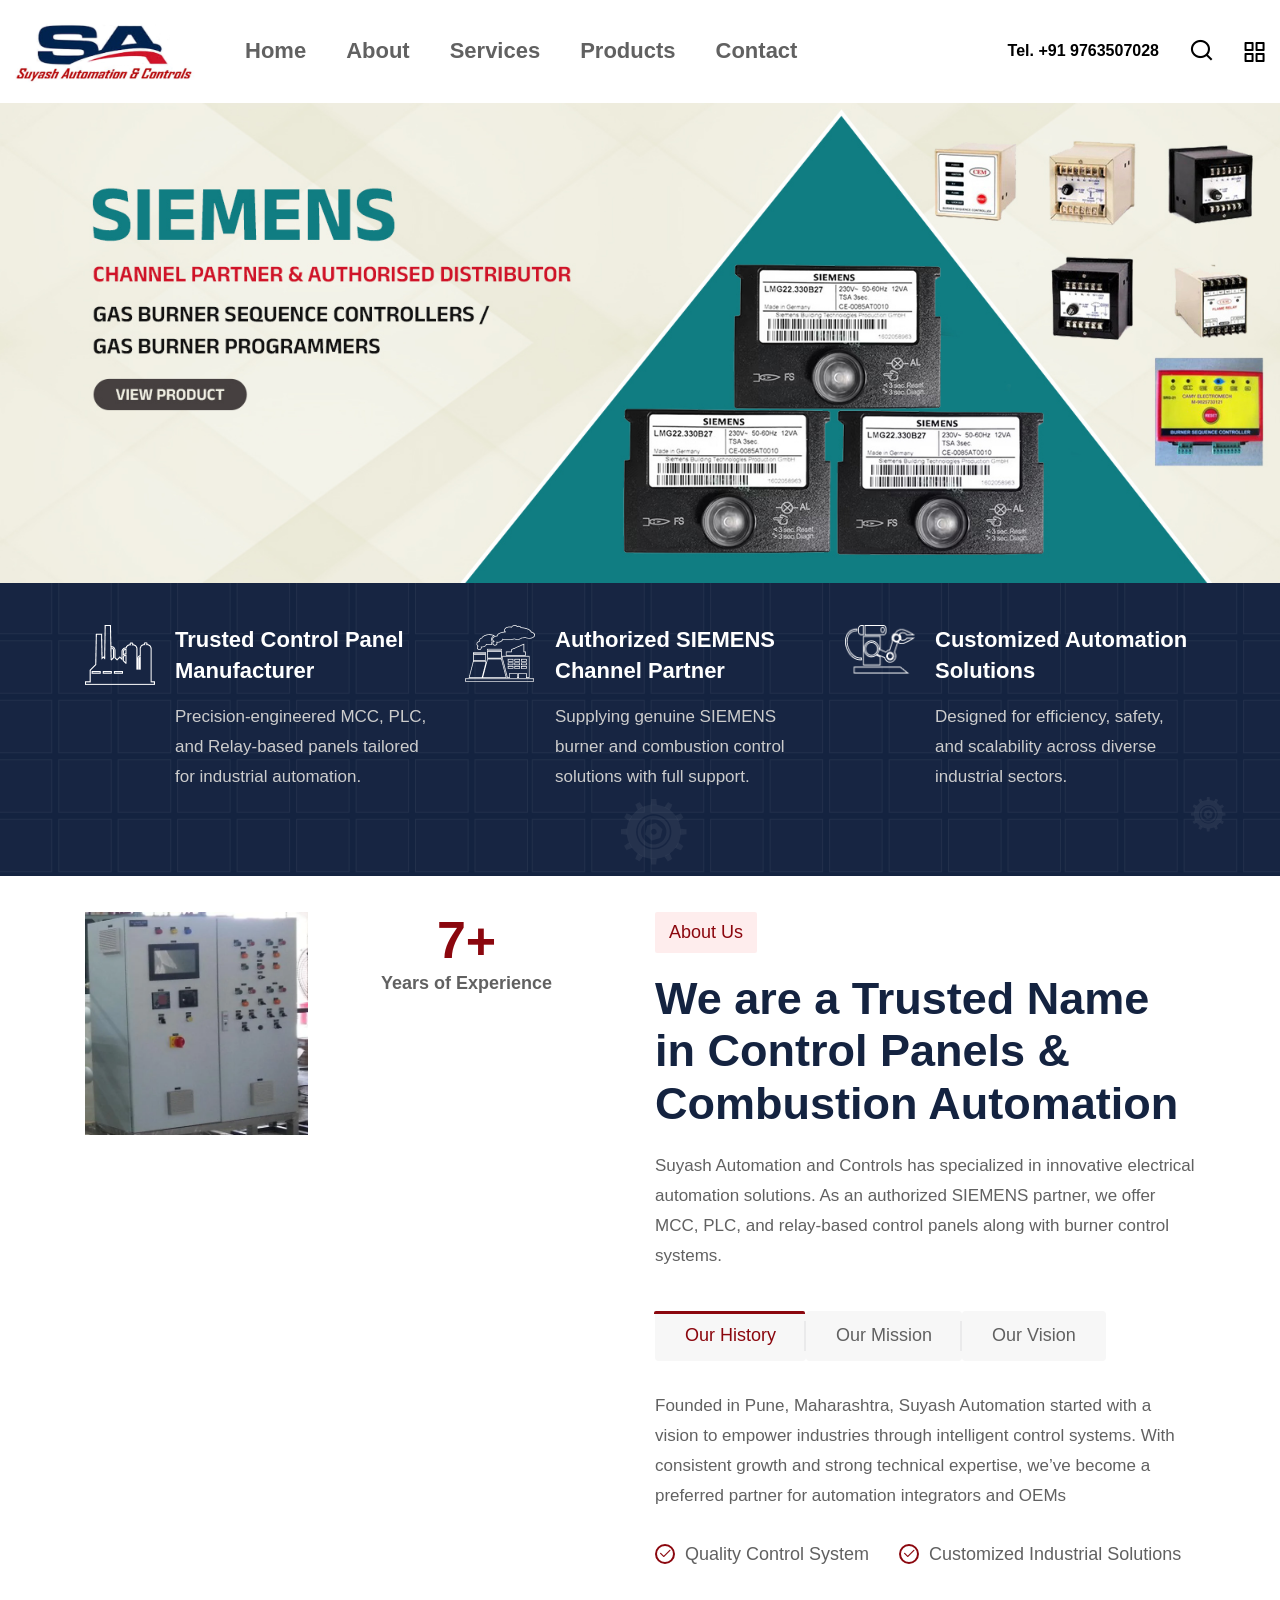
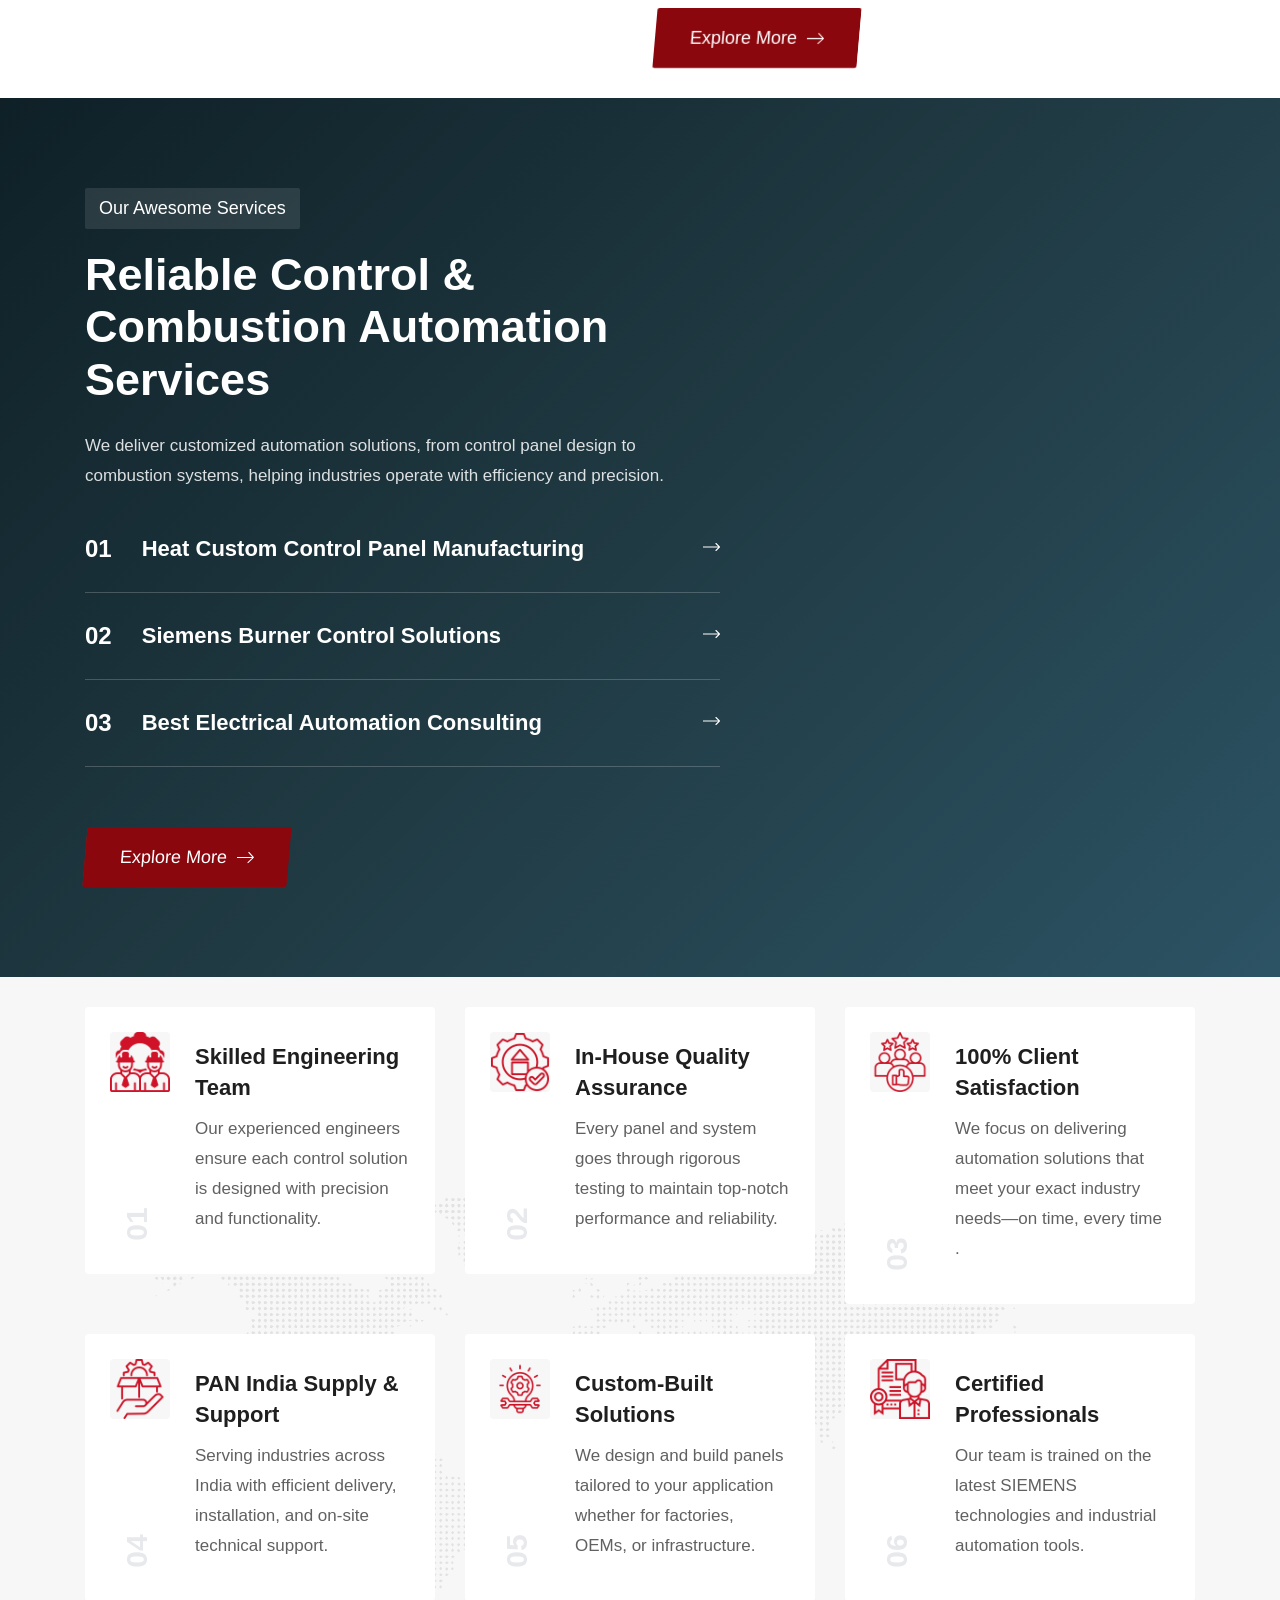
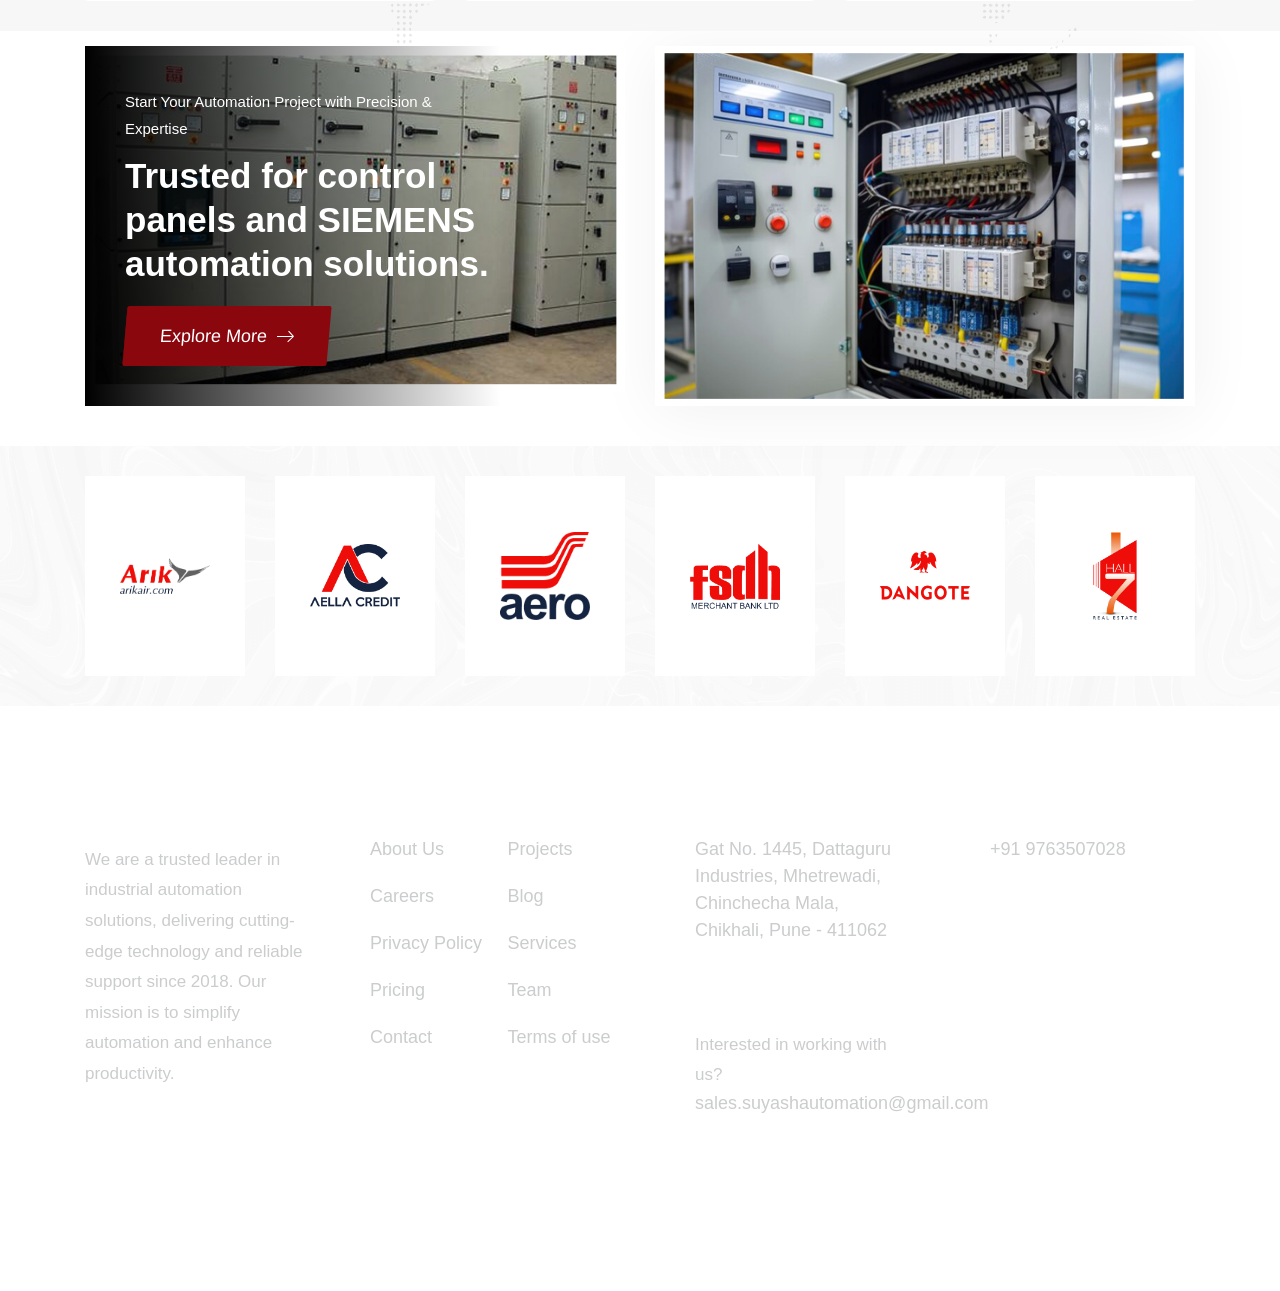
==== commit f390a990: "first commit" ====
--- a/index.html
+++ b/index.html
@@ -1,74 +1,64 @@
 <!doctype html>
 <html class="no-js" lang="zxx">
 
-
-<!-- Mirrored from industrie.rstheme.com/html/index.html by HTTrack Website Copier/3.x [XR&CO'2014], Mon, 28 Jul 2025 06:27:06 GMT -->
-<head>
-    <meta charset="utf-8">
-    <meta http-equiv="x-ua-compatible" content="ie=edge">
-    <title>Industry || HTML Template</title>
-    <meta name="description" content="">
-    <meta name="viewport" content="width=device-width, initial-scale=1">
-    <!-- Place favicon.ico in the root directory -->
-    <link rel="shortcut icon" type="image/x-icon" href="assets/images/favicon.png">
-    <!-- CSS here -->
-    <link rel="stylesheet" href="assets/css/vendor/bootstrap.min.css">
-    <link rel="stylesheet" href="assets/css/vendor/animate.min.css">
-    <link rel="stylesheet" href="assets/css/plugins/swiper.min.css">
-    <link rel="stylesheet" href="assets/css/plugins/nice-select.css">
-    <link rel="stylesheet" href="assets/css/plugins/nouislider.min.css">
-    <link rel="stylesheet" href="assets/css/vendor/magnific-popup.css">
-    <link rel="stylesheet" href="assets/css/vendor/odometer.min.css">
-    <link rel="stylesheet" href="assets/css/vendor/fontawesome-pro.css">
-    <link rel="stylesheet" href="assets/css/vendor/spacing.css">
-    <link rel="stylesheet" href="assets/css/vendor/remixicon.css">
-    <link rel="stylesheet" href="assets/css/main.css">
-</head>
-
-<body class="rs-smoother-yes">
+<!-- Mirrored from industrie.rstheme.com/html/metallurgy.html by HTTrack Website Copier/3.x [XR&CO'2014], Mon, 28 Jul 2025 06:25:48 GMT -->
+<meta charset="utf-8">
+<meta http-equiv="x-ua-compatible" content="ie=edge">
+<title>Suyash Automation and Controls</title>
+<meta name="description" content="Suyash Automation and Controls">
+<meta name="viewport" content="width=device-width, initial-scale=1">
+<!-- Place favicon.ico in the root directory -->
+<link rel="shortcut icon" type="image/x-icon" href="assets/images/logo/suyash-logo.png">
+<!-- CSS here -->
+<link rel="stylesheet" href="assets/css/vendor/bootstrap.min.css">
+<link rel="stylesheet" href="assets/css/vendor/animate.min.css">
+<link rel="stylesheet" href="assets/css/plugins/swiper.min.css">
+<link rel="stylesheet" href="assets/css/plugins/nice-select.css">
+<link rel="stylesheet" href="assets/css/plugins/nouislider.min.css">
+<link rel="stylesheet" href="assets/css/vendor/magnific-popup.css">
+<link rel="stylesheet" href="assets/css/vendor/odometer.min.css">
+<link rel="stylesheet" href="assets/css/vendor/fontawesome-pro.css">
+<link rel="stylesheet" href="assets/css/vendor/spacing.css">
+<link rel="stylesheet" href="assets/css/vendor/remixicon.css">
+<link rel="stylesheet" href="assets/css/main.css">
+
+<body class="rs-smoother-yes rtl">
+
 
     <!-- preloader start -->
-    <div id="pre-load">
+    <!-- <div id="pre-load">
         <div id="loader" class="loader">
-            <div class="loader-container">
-                <div class="loader-icon"><img src="assets/images/favicon.png" alt=""></div>
+            <div class="loader-container has-theme-red">
+                <div class="loader-icon"><img src="assets/images/logo/suyash-logo.png" alt=""></div>
             </div>
         </div>
-    </div>
+    </div> -->
     <!-- preloader end -->
 
     <!-- preloader start -->
 
-    <div id="rs-mouse">
+    <!-- <div id="rs-mouse">
         <div id="cursor-ball"></div>
-    </div>
+    </div> -->
 
     <!-- preloader end -->
 
     <!-- Header area start -->
     <header>
-        <div class="rs-header-area rs-header-one" id="header-sticky">
-            <div class="container-fluid g-0">
+        <div class="rs-header-area rs-header-two bg-white  has-border" id="header-sticky">
+            <div class="container-fluid">
                 <div class="rs-header-inner">
                     <div class="rs-header-left">
-                        <div class="rs-header-logo-wrapper">
-                            <div class="rs-header-logo">
-                                <a href="index.html"><img src="assets/images/logo/logo-orange.png" alt="logo"></a>
-                            </div>
+                        <div class="rs-header-logo">
+                            <a href=""><img src="assets/images/logo/suyash-logo.png" alt="logo"></a>
                         </div>
                     </div>
                     <div class="rs-header-menu">
-                        <div class="rs-theme-social has-transparent has-orange">
-                            <a href="#"><i class="ri-twitter-x-line"></i></a>
-                            <a href="#"><i class="ri-facebook-fill"></i></a>
-                            <a href="#"><i class="ri-linkedin-fill"></i></a>
-                            <a href="#"><i class="ri-instagram-line"></i></a>
-                        </div>
                         <nav id="mobile-menu" class="main-menu">
                             <ul class="multipage-menu">
-                                <li class="menu-item-has-children">
+                                <li class="menu-item">
                                     <a href="#">Home</a>
-                                    <ul class="submenu last-children">
+                                    <!-- <ul class="submenu last-children">
                                         <li class="menu-item-has-children has-arrow">
                                             <a href="#">Multipages</a>
                                             <ul class="submenu">
@@ -103,24 +93,17 @@
                                                 <li><a href="manufacturing-one-page.html">Manufacturing Onepage</a></li>
                                             </ul>
                                         </li>
-                                    </ul>
+                                    </ul> -->
                                 </li>
                                 <!-- about menu -->
-                                <li class="menu-item-has-children">
-                                    <a href="about.html">About</a>
-                                    <ul class="submenu last-children">
-                                        <li>
-                                            <a href="about.html">About Us 01</a>
-                                        </li>
-                                        <li>
-                                            <a href="about-two.html">About Us 02</a>
-                                        </li>
-                                    </ul>
+                                <li class="menu-item">
+                                    <a href="">About</a>
+                                    
                                 </li>
                                 <!-- page menu -->
-                                <li class="menu-item-has-children">
-                                    <a href="javascript:void(0)">Pages</a>
-                                    <ul class="submenu last-children">
+                                <li class="menu-item">
+                                    <a href="javascript:void(0)">Services</a>
+                                    <!-- <ul class="submenu last-children">
                                         <li class=" has-arrow">
                                             <a href="javascript:void(0)">Services</a>
                                             <ul class="submenu">
@@ -160,12 +143,12 @@
                                         <li>
                                             <a href="appointment.html">Appointment</a>
                                         </li>
-                                    </ul>
+                                    </ul> -->
                                 </li>
                                 <!-- elements menu -->
-                                <li class="has-mega-menu menu-item-has-children">
-                                    <a href="javascript:void(0)">Elements</a>
-                                    <ul class="mega-menu mega-grid">
+                                <li class="has-mega-menu menu-item">
+                                    <a href="javascript:void(0)">Products</a>
+                                    <!-- <ul class="mega-menu mega-grid">
                                         <li>
                                             <a href="#" class="title">Elements Layout</a>
                                             <ul>
@@ -176,30 +159,12 @@
                                                 <li><a href="elements-gsap.html">GSAP</a></li>
                                             </ul>
                                         </li>
-                                        <li>
-                                            <a href="#" class="title">Elements Layout</a>
-                                            <ul>
-                                                <li><a href="elements-services.html">Services Box</a></li>
-                                                <li><a href="elements-team.html">Team</a></li>
-                                                <li><a href="elements-pricing.html">Pricing</a></li>
-                                                <li><a href="elements-portfolio.html">Project</a></li>
-                                                <li><a href="#">Coming Soon</a></li>
-                                            </ul>
-                                        </li>
-                                        <li>
-                                            <a href="#" class="title">Elements Layout</a>
-                                            <ul>
-                                                <li><a href="elements-services-tab.html">Services Tab</a></li>
-                                                <li><a href="elements-testimonial.html">Testimonials</a></li>
-                                                <li><a href="elements-brand.html">Partner Logo</a></li>
-                                                <li><a href="elements-blog.html">Blog</a></li>
-                                                <li><a href="#">Coming Soon</a></li>
-                                            </ul>
-                                        </li>
-                                    </ul>
+                                       
+                                       
+                                    </ul> -->
                                 </li>
 
-                                <li class="menu-item-has-children">
+                                <!-- <li class="menu-item-has-children">
                                     <a href="javascript:void(0)">Blog</a>
                                     <ul class="submenu last-children">
                                         <li>
@@ -209,53 +174,38 @@
                                             <a href="blog-details.html">Blog Details</a>
                                         </li>
                                     </ul>
-                                </li>
-                                <li class="menu-item-has-children">
+                                </li> -->
+                                <li class="menu-item">
                                     <a href="contact.html">Contact</a>
-                                    <ul class="submenu last-children">
-                                        <li>
-                                            <a href="contact.html">Contact 01</a>
-                                        </li>
-                                        <li>
-                                            <a href="contact-two.html">Contact 02</a>
-                                        </li>
-                                    </ul>
+                                    
                                 </li>
                             </ul>
                         </nav>
                     </div>
-                    <div class="rs-header-right">
-                        <!-- search area start -->
+                    <div class="rs-header-right text-dark">
+                        <!-- call start -->
+                        <div class="rs-header-call">
+                            <h6><a href="tel:971555961659">Tel. +91 9763507028</a></h6>
+                        </div>
+                        <!-- call end -->
+
+                        <!-- search start -->
                         <div class="rs-header-search-wrapper">
-                            <div class="rs-header-search-icon">
+                            <div class="rs-header-search-icon has-theme-red">
                                 <i class="ri-close-fill has-close"></i>
                                 <i class="ri-search-line has-search"></i>
                             </div>
-                            <form class="rs-header-search-inner rs-stickys-form" action="#">
+                            <form id="contact-form" class="rs-header-search-inner rs-stickys-form" action="https://industrie.rstheme.com/html/assets/mailer.php" method="POST">
                                 <div class="rs-header-search">
                                     <input type="text" placeholder="Searching...">
                                     <button type="submit"><i class="ri-search-line"></i></button>
                                 </div>
                             </form>
                         </div>
-                        <!-- search area end -->
-                        <div class="rs-header-btn">
-                            <a class="rs-btn has-theme-orange has-icon has-bg" href="contact.html">Get In Touch
-                                <span class="icon-box">
-                                <svg class="icon-first" xmlns="http://www.w3.org/2000/svg" viewBox="0 0 32 32">
-                                    <path
-                                        d="M31.71,15.29l-10-10L20.29,6.71,28.59,15H0v2H28.59l-8.29,8.29,1.41,1.41,10-10A1,1,0,0,0,31.71,15.29Z">
-                                    </path>
-                                </svg>
-                                <svg class="icon-second" xmlns="http://www.w3.org/2000/svg" viewBox="0 0 32 32">
-                                    <path
-                                        d="M31.71,15.29l-10-10L20.29,6.71,28.59,15H0v2H28.59l-8.29,8.29,1.41,1.41,10-10A1,1,0,0,0,31.71,15.29Z">
-                                    </path>
-                                </svg>
-                            </span>
-                            </a>
-                        </div>
-                        <div class="rs-header-hamburger">
+                        <!-- search end -->
+
+                        <!-- sidebar start -->
+                        <div class="rs-header-hamburger has-theme-red">
                             <div class="sidebar-toggle">
                                 <a class="bar-icon" href="javascript:void(0)">
                                     <svg xmlns="http://www.w3.org/2000/svg" width="21" height="20" viewBox="0 0 21 20" fill="none">
@@ -264,6 +214,7 @@
                                 </a>
                             </div>
                         </div>
+                        <!-- sidebar end -->
                     </div>
                 </div>
             </div>
@@ -272,13 +223,13 @@
     <!-- Header area end -->
 
     <!-- Offcanvas area start -->
-    <div class="fix">
-        <div class="offcanvas-area" data-lenis-prevent>
+    <!-- <div class="fix">
+        <div class="offcanvas-area has-theme-red" data-lenis-prevent>
             <div class="offcanvas-wrapper">
                 <div class="offcanvas-content">
-                    <div class="offcanvas-top d-flex justify-content-between align-items-center mb-20">
+                    <div class="offcanvas-top d-flex justify-content-between align-items-center mb-25">
                         <div class="offcanvas-logo">
-                            <a class="logo-black" href="index.html"><img src="assets/images/logo/logo-orange.png" alt="logo"></a>
+                            <a href=""><img src="assets/images/logo/suyash-logo.png" alt="logo"></a>
                         </div>
                         <div class="offcanvas-close">
                             <button class="offcanvas-close-icon animation--flip">
@@ -291,14 +242,12 @@
                         </div>
                     </div>
                     <div class="offcanvas-about mb-30 d-none d-sm-block">
-                        <p> Industrie is a modern factory website. specifically designed for who need construction,
-                            firms, oil, architecture and any other small business.
-                        </p>
+                        <p>We are Manufacturer, Supplier of Electrical Control Panels, PLC Control Panels, Control Panel Accessories. Also, we are Authorized Channel partner for “SIEMENS LTD” Building technology - Combustion products
                     </div>
                     <div class="offcanvas-gallery d-none d-sm-block">
                         <div class="offcanvas-gallery-thumb-wrapper">
                             <div class="offcanvas-popup-thumb">
-                                <a class="popup-image" href="assets/images/gallery/gallery-thumb-01.png">
+                                <a class="popup-image" >
                                     <img src="assets/images/gallery/gallery-thumb-01.png" alt="image">
                                 </a>
                             </div>
@@ -345,8 +294,9 @@
                                     </svg>
                                 </div>
                                 <div class="offcanvas-contact-text">
-                                    <a href="#"> 2096 New Market, New Road <br>
-                                    North Carolina, USA </a>
+                                    <a href="#"> Gat No. 1445, Dattaguru Industries, Mhetrewadi,Chinchecha Mala <br>
+                                    Chikhali,  Pune - 411062
+                                        </a>
                                 </div>
                             </li>
                             <li class="d-flex align-items-center gap-15">
@@ -357,7 +307,7 @@
                                     </svg>
                                 </div>
                                 <div class="offcanvas-contact-text">
-                                    <a href="tel:+12346691234"> +123-4669-1234 </a>
+                                    <a href="tel:+12346691234"> +91 9763507028 </a>
                                 </div>
                             </li>
                             <li class="d-flex align-items-center gap-15">
@@ -368,7 +318,7 @@
                                     </svg>
                                 </div>
                                 <div class="offcanvas-contact-text">
-                                    <a href="mailto:info@gmail.com">info@gmail.com</a>
+                                    <a href="mailto:info@gmail.com">sales.suyashautomation@gmail.com</a>
                                 </div>
                             </li>
                         </ul>
@@ -377,15 +327,14 @@
                         <h4 class="offcanvas-title-meta">Subscribe & Follow</h4>
                         <ul>
                             <li><a href="#"><i class="fab fa-facebook-f"></i></a></li>
-                            <li><a href="#"><i class="fab fa-twitter"></i></a></li>
-                            <li><a href="#"><i class="fab fa-youtube"></i></a></li>
+                            <li><a href="#"><i class="fab fa-instagram"></i></a></li>
                             <li><a href="#"><i class="fab fa-linkedin"></i></a></li>
                         </ul>
                     </div>
                 </div>
             </div>
         </div>
-    </div>
+    </div> -->
     <div class="offcanvas-overlay"></div>
     <div class="offcanvas-overlay-white"></div>
     <!-- Offcanvas area start -->
@@ -394,465 +343,34 @@
     <main>
 
         <!-- banner area start -->
-        <section class="rs-banner-area rs-banner-one p-relative rs-swiper">
-            <div class="rs-banner-shape">
-                <img src="assets/images/shape/half-arrow.png" alt="image">
-            </div>
-            <div class="container">
-                <div class="row align-items-center  g-5">
-                    <div class="col-xl-2">
-                        <div class="rs-banner-meta-wrapper">
-                            <div class="rs-banner-contact-item">
-                                <span>Email.</span>
-                                <h6><a href="mailto:support.industrie@gmail.com ">support.industrie@gmail.com </a></h6>
-                            </div>
-                            <div class="rs-banner-contact-item">
-                                <span>Call.</span>
-                                <h6><a href="tel:+971551579261"> +971 551 579 261 </a></h6>
-                            </div>
-                        </div>
-                    </div>
-                </div>
+        <!-- <section class="rs-banner-area rs-banner-four p-relative rs-swiper">
+            <div class="rs-banner-stroke-text">
+                <span>Metal</span>
             </div>
             <div class="rs-banner-slider-wrapper">
                 <div class="swiper" data-clone-slides="false" data-loop="true" data-speed="2000" data-autoplay="true" data-dots-dynamic="false" data-hover-pause="true" data-effect="fade" data-delay="1000" data-item="1" data-item-xl="1" data-item-lg="1" data-item-md="1" data-item-sm="1" data-item-xs="1" data-item-mobile="1" data-margin="30" data-margin-xl="30" data-margin-lg="30" data-margin-md="30" data-margin-sm="30" data-margin-xs="30" data-margin-mobile="30">
                     <div class="swiper-wrapper">
                         <div class="swiper-slide">
                             <div class="rs-banner-item-wrapper">
-                                <div class="rs-banner-bg-thumb" data-background="assets/images/bg/banner-bg-01.png">
+                                <div class="rs-banner-bg-thumb" data-background="assets/images/bg/banner-bg-05.png">
                                 </div>
                                 <div class="container">
                                     <div class="row">
-                                        <div class="col-xxl-8 col-xl-8 col-lg-10">
+                                        <div class="col-xxl-8 col-xl-10 col-lg-11">
                                             <div class="rs-banner-item">
                                                 <div class="rs-banner-content">
-                                                    <h1 class="rs-banner-title">Leader in industrial Factory around <br> the world
+                                                    <span class="rs-banner-subtitle">
+                                          Empowering Industries with Smart Automation
+                                       </span>
+                                                    <h1 class="rs-banner-title">Industrial Automation & Control Panel Experts
                                                     </h1>
                                                     <div class="rs-banner-descrip">
-                                                        <p>We face each project as a new challenge and with our ability to build and
-                                                            innovate we overcome all barriers to using content. </p>
+                                                        <p>We solve worldwide industrial every problem, the heart of global landscape
+                                                            the industry stands multidimensional was progress</p>
                                                     </div>
-                                                    <div class="rs-banner-info-btn">
-                                                        <div class="rs-banner-btn">
-                                                            <a class="rs-btn has-theme-orange has-icon has-bg" href="contact.html">Explore More
-                                                                <span class="icon-box">
-                                                   <svg class="icon-first" xmlns="http://www.w3.org/2000/svg"
-                                                      viewBox="0 0 32 32">
-                                                      <path
-                                                         d="M31.71,15.29l-10-10L20.29,6.71,28.59,15H0v2H28.59l-8.29,8.29,1.41,1.41,10-10A1,1,0,0,0,31.71,15.29Z">
-                                                      </path>
-                                                   </svg>
-                                                   <svg class="icon-second" xmlns="http://www.w3.org/2000/svg"
-                                                      viewBox="0 0 32 32">
-                                                      <path
-                                                         d="M31.71,15.29l-10-10L20.29,6.71,28.59,15H0v2H28.59l-8.29,8.29,1.41,1.41,10-10A1,1,0,0,0,31.71,15.29Z">
-                                                      </path>
-                                                   </svg>
-                                                </span>
-                                                            </a>
-                                                        </div>
-
-                                                        <div class="rs-feature-video">
-                                                            <a href="https://www.youtube.com/watch?v=Yue48fUXuqI" class="rs-play-btn popup-video"><i class="ri-play-fill"></i></a>
-                                                        </div>
-                                                    </div>
-                                                </div>
-                                            </div>
-                                        </div>
-                                    </div>
-                                </div>
-                            </div>
-                        </div>
-                        <div class="swiper-slide">
-                            <div class="rs-banner-item-wrapper">
-                                <div class="rs-banner-bg-thumb" data-background="assets/images/bg/banner-bg-02.png">
-                                </div>
-                                <div class="container">
-                                    <div class="row">
-                                        <div class="col-xxl-8 col-xl-8 col-lg-10">
-                                            <div class="rs-banner-item">
-                                                <div class="rs-banner-content">
-                                                    <h1 class="rs-banner-title">Moving Your Industry Manufacturing <br> Forward </h1>
-                                                    <div class="rs-banner-descrip">
-                                                        <p>We face each project as a new challenge and with our ability to build and
-                                                            innovate we overcome all barriers to using content. </p>
-                                                    </div>
-                                                    <div class="rs-banner-info-btn">
-                                                        <div class="rs-banner-btn">
-                                                            <a class="rs-btn has-theme-orange has-icon has-bg" href="contact.html">Explore More
-                                                                <span class="icon-box">
-                                                   <svg class="icon-first" xmlns="http://www.w3.org/2000/svg"
-                                                      viewBox="0 0 32 32">
-                                                      <path
-                                                         d="M31.71,15.29l-10-10L20.29,6.71,28.59,15H0v2H28.59l-8.29,8.29,1.41,1.41,10-10A1,1,0,0,0,31.71,15.29Z">
-                                                      </path>
-                                                   </svg>
-                                                   <svg class="icon-second" xmlns="http://www.w3.org/2000/svg"
-                                                      viewBox="0 0 32 32">
-                                                      <path
-                                                         d="M31.71,15.29l-10-10L20.29,6.71,28.59,15H0v2H28.59l-8.29,8.29,1.41,1.41,10-10A1,1,0,0,0,31.71,15.29Z">
-                                                      </path>
-                                                   </svg>
-                                                </span>
-                                                            </a>
-                                                        </div>
-
-                                                        <div class="rs-feature-video">
-                                                            <a href="https://www.youtube.com/watch?v=Yue48fUXuqI" class="rs-play-btn popup-video"><i class="ri-play-fill"></i></a>
-                                                        </div>
-                                                    </div>
-                                                </div>
-                                            </div>
-                                        </div>
-                                    </div>
-                                </div>
-                            </div>
-                        </div>
-                    </div>
-                    <!-- If we need navigation buttons -->
-                    <div class="rs-banner-navigation">
-                        <button class="swiper-button-prev rs-swiper-btn"><i class="fa-regular fa-arrow-left"></i></button>
-                        <button class="swiper-button-next rs-swiper-btn"><i class="fa-regular fa-arrow-right"></i></button>
-                    </div>
-                    <!-- if we need pagination -->
-                    <div class="rs-banner-pagination d-block d-md-none">
-                        <div class="swiper-pagination rs-pagination has-theme-orange"></div>
-                    </div>
-                </div>
-            </div>
-        </section>
-        <!-- banner area end -->
-
-        <!-- feature area start -->
-        <section class="rs-feature-area section-space rs-feature-one">
-            <div class="container">
-                <div class="row g-5 process-counts">
-                    <div class="col-xl-3 col-lg-4 col-md-6">
-                        <div class="rs-feature-item wow fadeInUp" data-wow-delay=".3s" data-wow-duration="1s">
-                            <div class="rs-feature-icon">
-                                <svg xmlns="http://www.w3.org/2000/svg" width="60" height="62" viewBox="0 0 60 62" fill="none">
-                                    <path d="M59.9964 28.3079C59.9731 27.8377 59.5714 27.4513 59.0983 27.4513H48.7252L50.4083 23.6125C50.5029 23.3969 50.5082 23.1427 50.4228 22.9233L49.561 20.7111C50.0407 20.535 50.5058 20.32 50.9509 20.0667L53.1115 21.4029C53.511 21.6257 53.8913 21.5723 54.2524 21.243L56.3415 18.9483C56.6369 18.6239 56.6558 18.1338 56.3862 17.7875L54.8348 15.7954C55.025 15.371 55.1822 14.9334 55.3054 14.4864L57.7829 13.9144C58.2086 13.8162 58.5025 13.4268 58.4804 12.9904L58.3244 9.90244C58.3024 9.46609 57.9706 9.10848 57.5373 9.05354L55.0147 8.73427C54.8472 8.30201 54.6466 7.88261 54.4146 7.47944L55.7571 5.34122C55.9905 4.96954 55.9224 4.48379 55.5957 4.19084L53.2859 2.11837C52.9628 1.82843 52.479 1.81004 52.1347 2.07438L50.12 3.62155C49.6895 3.43126 49.2459 3.27403 48.7926 3.15142L48.2195 0.696814C48.1202 0.272125 47.7301 -0.0231006 47.2961 0.0014214L44.1854 0.158531C43.7499 0.180528 43.3926 0.511095 43.3367 0.943477L43.014 3.4434C42.5753 3.61121 42.1498 3.8122 41.7409 4.04503L39.5803 2.70882C39.2111 2.48067 38.7316 2.54763 38.4394 2.8687L36.3503 5.16343C36.0549 5.48787 36.036 5.97795 36.3057 6.32426L37.857 8.3162C37.7092 8.64628 37.5832 8.98478 37.4756 9.32893L33.2529 7.47752C32.7289 7.30418 32.3331 7.45877 32.0652 7.94115L28.4809 16.1163V2.1114C28.4809 0.945761 26.6778 0.945761 26.6778 2.1114V6.06029C20.4988 6.3215 14.7998 9.58629 11.3786 14.8486C10.7644 15.7933 12.2231 16.8576 12.8903 15.8314C15.9789 11.0807 21.1104 8.12483 26.6778 7.8647V46.0341H21.1189C20.3605 46.0341 19.7436 45.4134 19.7436 44.6503V41.5592C19.7436 41.2275 19.5615 40.9227 19.2695 40.7654C13.5322 37.6756 10.0063 31.6998 10.0679 25.1698C10.084 23.4632 10.349 21.7753 10.8557 20.1529C11.2031 19.0403 9.482 18.5026 9.1346 19.6155C8.57529 21.4064 8.2827 23.2695 8.26503 25.1529C8.19892 32.1725 11.8926 38.612 17.9407 42.0891V44.6503C17.9407 46.0935 18.9028 47.315 20.2175 47.7058V51.9767C20.2175 54.7346 22.4613 56.9784 25.2191 56.9784H26.678V60.1678C26.678 61.3335 28.4811 61.3335 28.4811 60.1678V38.5895L37.6672 42.6171L37.4606 43.7947C37.1573 43.8977 36.8612 44.0195 36.574 44.1594L34.9552 43.0315C34.5969 42.7817 34.1109 42.8247 33.8021 43.134L32.0215 44.9162C31.7127 45.2252 31.67 45.7112 31.92 46.0694L33.0495 47.6872C32.9098 47.9746 32.7883 48.2707 32.6855 48.5742L30.7578 48.9144C30.3255 48.9907 30.0112 49.3671 30.0128 49.8058L30.0232 52.3343C30.025 52.7684 30.3358 53.1396 30.7628 53.2176L32.7022 53.5716C32.8081 53.8791 32.9332 54.1793 33.0768 54.4704L31.9632 56.0771C31.7148 56.4354 31.7585 56.9203 32.067 57.2284L33.8622 59.022C34.1705 59.3301 34.6553 59.3735 35.0137 59.1247L36.6194 58.0098C36.9106 58.153 37.2109 58.2778 37.5184 58.3835L37.8742 60.3226C37.9526 60.7496 38.324 61.0601 38.7581 61.0614L41.2866 61.0694H41.2895C41.727 61.0694 42.1017 60.755 42.1775 60.3237L42.516 58.3956C42.8194 58.2926 43.1153 58.1708 43.4025 58.0309L45.0212 59.1588C45.3796 59.4087 45.8656 59.3657 46.1743 59.0563L47.9549 57.2741C48.2637 56.965 48.3064 56.4791 48.0564 56.1208L46.9269 54.5031C47.0666 54.2157 47.1881 53.9196 47.2909 53.6161L49.2186 53.2759C49.6508 53.1996 49.9652 52.8232 49.9636 52.3845L49.9533 49.8559C49.9515 49.4219 49.6407 49.0507 49.2137 48.9727L47.3907 48.6399C49.9709 48.6284 52.5914 48.628 55.1393 48.628C55.4376 48.684 55.7131 48.5949 55.9658 48.3603L59.7551 44.3311C59.9123 44.1638 59.9999 43.943 59.9999 43.7134V28.3529C59.9998 28.3377 59.9972 28.3231 59.9964 28.3079ZM57.0127 29.2544L54.9585 31.4387H42.0238L44.0782 29.2544H57.0127ZM46.8388 13.7231C46.7538 13.5048 46.5756 13.3187 46.3607 13.2247L42.939 11.7244C43.1023 10.0813 44.4615 8.75447 46.1747 8.66792C48.0625 8.5762 49.6707 10.0152 49.7652 11.8832C49.8426 13.4146 48.8692 14.7917 47.4413 15.2698L46.8388 13.7231ZM45.9464 16.4001L46.9202 18.8997L47.9502 21.544L44.3724 19.9637L45.9464 16.4001ZM39.6246 7.65134L38.195 5.81567L39.2687 4.63621L41.2635 5.86988C41.5613 6.05392 41.9387 6.04911 42.2318 5.85726C42.8132 5.47621 43.4435 5.1787 44.1047 4.9729C44.4412 4.86821 44.6857 4.57695 44.7309 4.22751L45.0286 1.92135L46.6348 1.84021L47.1635 4.10454C47.2437 4.44772 47.5164 4.71278 47.8618 4.7831C48.5401 4.92098 49.197 5.15357 49.8143 5.47416C50.125 5.63548 50.5012 5.60218 50.7788 5.38906L52.639 3.96053L53.8261 5.02568L52.5889 6.99633C52.4004 7.29649 52.4053 7.67935 52.6014 7.97457C52.9841 8.55096 53.2828 9.17519 53.4892 9.83007C53.595 10.1659 53.8866 10.4093 54.2359 10.4536L56.5617 10.748L56.6415 12.3278L54.3572 12.8552C54.0141 12.9343 53.7486 13.2061 53.6772 13.5507C53.538 14.2231 53.3037 14.8743 52.981 15.4861C52.8157 15.7996 52.8493 16.1809 53.067 16.4606L54.4968 18.2964L53.423 19.4759L51.4282 18.2422C51.1304 18.0582 50.753 18.063 50.46 18.2547C49.9726 18.5741 49.451 18.8337 48.9061 19.0308L48.0957 16.9504C50.2334 16.1944 51.6829 14.1093 51.5657 11.7922C51.4211 8.93117 48.962 6.72154 46.0834 6.86723C43.669 6.98924 41.7156 8.73031 41.2338 10.977L39.1376 10.0579C39.2772 9.5637 39.4691 9.08395 39.7106 8.62597C39.8761 8.31235 39.8424 7.93106 39.6246 7.65134ZM25.2189 55.1754C23.4552 55.1754 22.0203 53.7405 22.0203 51.9769V47.8372H26.6777V55.1754H25.2189ZM28.4809 20.6067L33.3546 9.49097L44.8088 14.5131L42.3587 20.0597C42.1838 20.5832 42.3373 20.9794 42.8191 21.2487L48.3958 23.7121L46.7563 27.4514H43.6883C43.4396 27.4514 43.202 27.5541 43.0316 27.7353L39.2424 31.7644C39.0565 31.9619 38.9589 32.4888 38.982 32.7728V41.122L38.7454 41.1213L28.4809 36.6209V20.6067ZM48.1573 51.6323L46.4288 51.9374C46.0797 51.9991 45.7991 52.2595 45.7118 52.6029C45.5766 53.1341 45.3687 53.6412 45.0937 54.1103C44.9156 54.414 44.9307 54.7936 45.1322 55.0823L46.1456 56.5339L45.4323 57.2478L43.9797 56.2356C43.6908 56.0343 43.3111 56.0197 43.0076 56.198C42.539 56.4734 42.032 56.6817 41.5009 56.8174C41.1575 56.9051 40.8974 57.1859 40.8361 57.5351L40.5326 59.264L39.5122 59.2607L39.1924 57.5175C39.1291 57.1731 38.8723 56.8964 38.5335 56.8079C38.0002 56.6686 37.4904 56.4565 37.0181 56.1775C36.7148 55.9982 36.3348 56.0122 36.0453 56.2132L34.6035 57.2141L33.8739 56.4853L34.8736 55.0427C35.0742 54.7531 35.0879 54.3732 34.9084 54.0699C34.6289 53.5976 34.4162 53.0879 34.2764 52.5548C34.1876 52.2162 33.9108 51.9595 33.5663 51.8966L31.8228 51.5782L31.8186 50.5581L33.547 50.253C33.8961 50.1913 34.1767 49.9309 34.264 49.5875C34.3992 49.0563 34.6071 48.5492 34.8821 48.0801C35.0602 47.7764 35.0451 47.3968 34.8437 47.1081L33.8302 45.6565L34.5435 44.9426L35.996 45.9548C36.2847 46.1562 36.6644 46.1708 36.968 45.9924C37.437 45.717 37.9439 45.5086 38.4749 45.373C38.8183 45.2853 39.0784 45.0045 39.1397 44.6553L39.4431 42.9264L40.4634 42.9297L40.7833 44.6729C40.8465 45.0173 41.1034 45.294 41.4422 45.3825C41.9756 45.5218 42.4854 45.7339 42.9576 46.0129C43.261 46.1923 43.6411 46.1784 43.9304 45.9772L45.3721 44.9763L46.1017 45.7051L45.1019 47.1477C44.9012 47.4373 44.8876 47.8172 45.0671 48.1205C45.3466 48.5928 45.5592 49.1025 45.699 49.6356C45.7878 49.9742 46.0647 50.2309 46.4092 50.2938L48.1528 50.6122L48.1573 51.6323ZM56.2131 45.4656C56.2127 44.5779 56.2106 42.3848 56.2106 42.3848C56.2106 41.2191 54.4075 41.2191 54.4075 42.3848V46.8251C52.1314 46.8252 49.8075 46.8269 47.5117 46.8368L48.0131 46.1133C48.2614 45.755 48.2178 45.2701 47.9094 44.962L46.1141 43.1684C45.8056 42.8603 45.3208 42.8169 44.9626 43.0657L43.357 44.1806C43.0658 44.0374 42.7655 43.9126 42.458 43.8069L42.1022 41.8678C41.9886 41.2487 41.335 41.0486 40.7976 41.1275C40.7828 40.1262 40.8914 34.8904 40.7976 33.2836H54.4076V37.6777C54.4076 38.8434 56.2107 38.8434 56.2107 37.6777C56.2107 37.6777 56.2134 34.288 56.2134 32.7365L58.1968 30.6277V43.3565L56.2131 45.4656Z" fill="#EA5501"></path>
-                                    <path d="M39.985 47C39.9806 46.9998 39.9761 46.9998 39.9717 46.9998C38.8834 46.9998 37.8622 47.4225 37.0948 48.1905C36.3242 48.9617 35.9023 49.9885 35.9068 51.0818C35.9112 52.1727 36.3399 53.1992 37.1138 53.9724C37.8877 54.7456 38.9145 55.1733 40.0053 55.1767H40.0187C41.1069 55.1767 42.1283 54.7541 42.8957 53.9861C43.6662 53.2149 44.0881 52.1881 44.0837 51.0948C44.0792 50.004 43.6506 48.9775 42.8768 48.2043C42.1027 47.4311 41.0758 47.0035 39.985 47ZM41.6199 52.7117C41.1915 53.1405 40.6196 53.3803 40.0108 53.3737C39.3992 53.3717 38.8229 53.1313 38.3881 52.6969C37.9532 52.2624 37.7123 51.6862 37.7097 51.0746C37.7072 50.4654 37.9419 49.8938 38.3703 49.4649C38.7986 49.0361 39.3728 48.799 39.9792 48.8029C40.5908 48.805 41.1672 49.0453 41.6021 49.4798C42.037 49.9142 42.2779 50.4904 42.2803 51.102C42.2829 51.7113 42.0483 52.2828 41.6199 52.7117Z" fill="#EA5501"></path>
-                                    <path d="M11.6896 10.377C12.4465 10.377 12.8624 9.37328 12.3272 8.838L9.25306 5.76337C8.42893 4.93899 7.15378 6.21402 7.97804 7.03815L11.0521 10.1129C11.2282 10.289 11.459 10.377 11.6896 10.377Z" fill="#EA5501"></path>
-                                    <path d="M5.2216 24.5806H0.874229C-0.29141 24.5806 -0.29141 26.3837 0.874229 26.3837H5.22172C6.38736 26.3837 6.38736 24.5806 5.2216 24.5806Z" fill="#EA5501"></path>
-                                    <path d="M11.327 40.7375L8.25294 43.8121C7.42869 44.6364 8.70383 45.9114 9.52797 45.0869L12.602 42.0123C13.4263 41.188 12.1511 39.9131 11.327 40.7375Z" fill="#EA5501"></path>
-                                </svg>
-                            </div>
-                            <h5 class="rs-feature-title">
-                                Industrial Ideas
-                            </h5>
-                            <div class="rs-feature-descrip">
-                                <p>The printing and typesetting industry. Lorem Ipsum has been the industry's standard. </p>
-                            </div>
-                        </div>
-                    </div>
-                    <div class="col-xl-3 col-lg-4 col-md-6">
-                        <div class="rs-feature-item wow fadeInUp" data-wow-delay=".5s" data-wow-duration="1s">
-                            <div class="rs-feature-icon">
-                                <svg xmlns="http://www.w3.org/2000/svg" width="60" height="69" viewBox="0 0 60 69" fill="none">
-                                    <path d="M58.2461 47.1707C58.2431 47.1707 58.2401 47.1696 58.2361 47.1696L56.2 46.8572C55.9581 46.073 55.6456 45.3261 55.2656 44.6245L56.4812 42.9765C57.094 42.157 57.0124 40.9959 56.2887 40.2742L54.557 38.5516C53.8484 37.8047 52.6852 37.7089 51.8526 38.3278L50.1935 39.5494C49.4638 39.1594 48.7138 38.8499 47.9538 38.6221L47.6454 36.5981C47.5033 35.5861 46.6203 34.8231 45.5912 34.8231H43.1338C42.1218 34.8231 41.2569 35.5539 41.0705 36.5941L40.7751 38.6262C40.4506 38.7249 40.1462 38.8348 39.8549 38.9588C39.7107 39.0021 39.5787 39.0545 39.5031 39.0959C39.1805 39.2239 38.857 39.3741 38.5364 39.5454L36.8763 38.3228C36.0448 37.719 34.8836 37.8147 34.1881 38.5314L32.4554 40.2651C32.0092 40.6978 31.8059 41.2952 31.8482 41.8822C31.3836 41.8203 30.9172 41.7769 30.4496 41.7505V37.6273C33.8895 34.9974 36.0686 30.4769 36.3046 25.5176H37.6323C39.3448 25.5176 40.7388 24.1236 40.7388 22.411V21.3638C40.7388 19.7173 39.4465 18.3794 37.8252 18.2777C37.4136 12.4756 33.4955 7.53717 27.9226 5.83711V3.01885C27.9226 1.3547 26.5679 0 24.9037 0H22.6782C21.014 0 19.6593 1.3547 19.6593 3.01885V5.83711C14.0864 7.53717 10.1683 12.4756 9.7567 18.2777C8.13539 18.3794 6.84306 19.7173 6.84306 21.3638V22.411C6.84306 24.1236 8.23707 25.5176 9.9496 25.5176H11.2558C11.4923 30.4892 13.6997 35.0326 17.1293 37.6386V41.7691C7.59783 42.3011 0 50.2051 0 59.873V63.7234C0 66.1476 1.97258 68.1202 4.39774 68.1202H12.7962C12.7997 68.1202 12.8026 68.1222 12.8062 68.1222C12.8097 68.1222 12.8127 68.1202 12.8162 68.1202H35.8725C35.876 68.1202 35.8789 68.1222 35.8825 68.1222C35.886 68.1222 35.889 68.1202 35.8925 68.1202H43.1751C45.0677 68.1202 46.7598 66.8785 47.3372 65.0859C47.4802 64.8556 47.5945 64.6028 47.6434 64.3131L47.9548 62.278C48.731 62.0401 49.4769 61.7327 50.1834 61.3577L51.8627 62.5905C52.6973 63.1882 53.8565 63.0864 54.5328 62.3717L56.3028 60.6219C56.8652 60.0403 57.0436 59.2098 56.7695 58.483C56.712 58.2925 56.6163 58.105 56.4852 57.9286L55.2646 56.2736C55.6456 55.565 55.9591 54.8181 56.199 54.0419L58.226 53.7325C59.238 53.5873 60 52.7084 60 51.6883V49.2219C60 48.2159 59.246 47.3339 58.2461 47.1707ZM46.7992 54.6562C45.9481 51.7904 44.3933 49.1761 42.2548 47.0376C42.0801 46.8622 41.8968 46.6942 41.7138 46.5265C42.5001 45.9881 43.4234 45.692 44.4038 45.692C47.0557 45.692 49.2138 47.849 49.2138 50.501C49.2138 52.2287 48.2549 53.8054 46.7992 54.6562ZM20.1402 39.3323C20.2228 39.3623 20.3042 39.3948 20.3874 39.4226C21.4808 39.7951 22.6188 39.9919 23.7698 39.9919C24.9287 39.9919 26.0768 39.7921 27.1821 39.4147C27.2653 39.3867 27.3472 39.3545 27.4299 39.3244C27.6841 39.2307 27.9353 39.1273 28.184 39.0143C28.2504 38.9842 28.3194 38.9631 28.3852 38.9316V42.3113L23.7966 46.4546L19.1936 42.2519V38.9447C19.2661 38.9793 19.3422 39.0026 19.4153 39.0354C19.6544 39.1434 19.8959 39.2424 20.1402 39.3323ZM19.6593 8.02263V11.522C19.6593 12.0925 20.121 12.5542 20.6915 12.5542C21.262 12.5542 21.7236 12.0925 21.7236 11.522V6.62433V3.01885C21.7236 2.49269 22.152 2.06431 22.6782 2.06431H24.9037C25.4299 2.06431 25.8583 2.49269 25.8583 3.01885V6.62433C25.8583 6.79959 25.9144 6.95948 25.9933 7.10608V11.9806C25.9933 12.5512 26.455 13.0128 27.0255 13.0128C27.596 13.0128 28.0577 12.5512 28.0577 11.9806V8.07315C32.3629 9.69849 35.3667 13.6398 35.7585 18.2572H11.8234C12.2193 13.5924 15.2817 9.6159 19.6593 8.02263ZM8.90737 22.411V21.3638C8.90737 20.7892 9.37506 20.3225 9.9496 20.3225H37.6323C38.2068 20.3225 38.6745 20.7892 38.6745 21.3638V22.411C38.6745 22.9856 38.2068 23.4533 37.6323 23.4533H35.321H12.2306H9.9496C9.37506 23.4533 8.90737 22.9856 8.90737 22.411ZM13.3031 25.5176H34.2657C34.0278 30.0242 31.9917 34.0933 28.8318 36.2867C28.6067 36.4433 28.3687 36.5659 28.1353 36.7008C25.3844 38.2751 22.087 38.2657 19.3642 36.6654C19.1583 36.5426 18.9484 36.4357 18.7471 36.2947C15.5962 34.1256 13.542 30.0343 13.3031 25.5176ZM43.1751 66.0558H36.9146V56.0407C36.9146 55.4702 36.453 55.0086 35.8825 55.0086C35.312 55.0086 34.8503 55.4702 34.8503 56.0407V66.0558H13.8383V56.0407C13.8383 55.4702 13.3767 55.0086 12.8062 55.0086C12.2357 55.0086 11.774 55.4702 11.774 56.0407V66.0558H4.39774C3.11158 66.0558 2.06431 65.0096 2.06431 63.7234V59.873C2.06431 51.1322 9.06366 43.9978 17.809 43.7872L23.0934 48.613C23.291 48.7935 23.54 48.8832 23.7899 48.8832C24.0379 48.8832 24.2849 48.7945 24.4814 48.6171L24.5305 48.5728L29.8417 43.7879C31.0815 43.8202 32.3183 43.9936 33.5208 44.305C35.7061 44.8796 37.7119 45.8976 39.492 47.338C39.9476 47.6968 40.385 48.0859 40.7943 48.4961C42.9543 50.6562 44.4431 53.3616 45.1013 56.325C45.3644 57.4771 45.4974 58.6705 45.4974 59.873V63.7234C45.4974 63.9494 45.4672 64.1469 45.4135 64.3308C45.4068 64.3493 45.3992 64.3674 45.3936 64.3867C45.1104 65.3694 44.1982 66.0558 43.1751 66.0558ZM57.9357 49.2219L57.9236 51.6904L55.2293 52.1026C54.8191 52.1651 54.4854 52.4685 54.3846 52.8707C54.1216 53.9159 53.7083 54.9017 53.1549 55.8028C52.9342 56.1607 52.9533 56.6173 53.2033 56.956L54.8271 59.1594C54.8271 59.1584 54.7999 59.119 54.7818 59.0384C54.7959 59.0989 54.811 59.113 54.8352 59.1705L53.0753 60.9193L50.8668 59.2985C50.6854 59.1664 50.4707 59.0989 50.256 59.0989C50.0716 59.0989 49.8871 59.1483 49.7218 59.2481C49.0475 59.6553 48.3238 59.9869 47.5617 60.2369V59.873C47.5617 59.258 47.5214 58.6468 47.4597 58.0389C47.4406 57.8495 47.411 57.6635 47.386 57.4753C47.3535 57.2323 47.3329 56.9871 47.2906 56.7463C49.7097 55.6325 51.2781 53.2275 51.2781 50.501C51.2781 46.711 48.1947 43.6277 44.4038 43.6277C42.8203 43.6277 41.2841 44.183 40.0665 45.1759C39.901 45.0548 39.726 44.9515 39.5571 44.8365C39.377 44.7139 39.1979 44.5904 39.0141 44.4747C38.668 44.257 38.313 44.057 37.9542 43.8642C37.7955 43.779 37.6409 43.6859 37.4798 43.6056C36.9581 43.3454 36.4259 43.107 35.8799 42.8989C35.8109 42.8726 35.7385 42.8542 35.6691 42.8287C35.2514 42.6754 34.8306 42.5287 34.3998 42.406L33.9038 41.7357L35.6587 39.9889L37.8571 41.6087C38.1978 41.8607 38.6574 41.8778 39.0172 41.6521C39.4305 41.394 39.8498 41.1793 40.3447 40.9787C40.3911 40.9556 40.4304 40.9404 40.4697 40.9293C40.5191 40.9162 40.5675 40.8991 40.6149 40.8789C41.0059 40.7086 41.4384 40.5685 41.9363 40.4516C42.3486 40.3538 42.66 40.0141 42.7205 39.5948L43.1338 36.8874L45.6033 36.8975L46.0155 39.6019C46.079 40.0202 46.3915 40.3568 46.8037 40.4526C47.7996 40.6824 48.7844 41.0886 49.7319 41.6611C50.0907 41.8778 50.5433 41.8577 50.8779 41.6087L53.0793 39.9929L54.8241 41.7448L53.2033 43.9432C52.9523 44.2838 52.9342 44.7415 53.1569 45.1003C53.7053 45.9833 54.1175 46.968 54.3846 48.0284C54.4854 48.4306 54.8191 48.734 55.2293 48.7965L57.9236 49.2098L58.0798 48.1897L57.9357 49.2219Z" fill="#EA5501"></path>
-                                </svg>
-                            </div>
-                            <h5 class="rs-feature-title">
-                                Expert Engineers
-                            </h5>
-                            <div class="rs-feature-descrip">
-                                <p> All the Lorem Ipsum generators on the Internet tend to repeat predefined chunks.</p>
-                            </div>
-                        </div>
-                    </div>
-                    <div class="col-xl-3 col-lg-4 col-md-6">
-                        <div class="rs-feature-item wow fadeInUp" data-wow-delay=".7s" data-wow-duration="1s">
-                            <div class="rs-feature-icon">
-                                <svg xmlns="http://www.w3.org/2000/svg" width="60" height="60" viewBox="0 0 60 60" fill="none">
-                                    <path d="M17.4193 38.7095C16.6537 38.7095 15.9053 38.9365 15.2687 39.3618C14.6321 39.7872 14.136 40.3918 13.843 41.0991C13.55 41.8064 13.4734 42.5847 13.6227 43.3356C13.7721 44.0865 14.1408 44.7763 14.6821 45.3176C15.2235 45.859 15.9132 46.2277 16.6641 46.377C17.415 46.5264 18.1933 46.4497 18.9007 46.1567C19.608 45.8638 20.2126 45.3676 20.6379 44.731C21.0632 44.0945 21.2903 43.346 21.2903 42.5804C21.2903 41.5538 20.8824 40.5692 20.1565 39.8433C19.4305 39.1173 18.446 38.7095 17.4193 38.7095ZM17.4193 44.5159C17.0365 44.5159 16.6623 44.4024 16.344 44.1897C16.0257 43.9771 15.7776 43.6748 15.6312 43.3211C15.4847 42.9675 15.4463 42.5783 15.521 42.2028C15.5957 41.8274 15.78 41.4825 16.0507 41.2118C16.3214 40.9412 16.6663 40.7568 17.0417 40.6821C17.4172 40.6075 17.8063 40.6458 18.16 40.7923C18.5137 40.9388 18.8159 41.1869 19.0286 41.5051C19.2413 41.8234 19.3548 42.1976 19.3548 42.5804C19.3548 43.0938 19.1509 43.5861 18.7879 43.949C18.4249 44.312 17.9326 44.5159 17.4193 44.5159Z" fill="#EA5501"></path>
-                                    <path d="M5.80658 25.1611C6.87552 25.1611 7.74206 24.2945 7.74206 23.2256C7.74206 22.1566 6.87552 21.2901 5.80658 21.2901C4.73764 21.2901 3.87109 22.1566 3.87109 23.2256C3.87109 24.2945 4.73764 25.1611 5.80658 25.1611Z" fill="#EA5501"></path>
-                                    <path d="M18.3871 7.7417C19.4561 7.7417 20.3226 6.87515 20.3226 5.80621C20.3226 4.73727 19.4561 3.87073 18.3871 3.87073C17.3182 3.87073 16.4517 4.73727 16.4517 5.80621C16.4517 6.87515 17.3182 7.7417 18.3871 7.7417Z" fill="#EA5501"></path>
-                                    <path d="M59.7164 27.3801L55.1613 22.8249V20.3223C55.1612 20.0657 55.0592 19.8196 54.8777 19.6382L52.4681 17.2285L54.0968 13.9807H54.0871C54.1565 13.8471 54.193 13.6988 54.1935 13.5482V7.7417C54.192 6.45887 53.6817 5.22902 52.7746 4.32192C51.8675 3.41482 50.6377 2.90453 49.3548 2.90299H30.9426C30.4956 2.30416 29.9155 1.81754 29.248 1.48162C28.5805 1.1457 27.844 0.969688 27.0968 0.967511H21.5903C20.7668 0.420808 19.8172 0.0937273 18.8317 0.0173399C17.8462 -0.0590475 16.8575 0.117795 15.9596 0.531069C15.0617 0.944342 14.2844 1.58032 13.7014 2.37859C13.1185 3.17687 12.7493 4.11092 12.629 5.09203L9.17903 6.24267C7.74512 6.72082 6.45944 7.56211 5.44716 8.68462C4.43488 9.80713 3.7305 11.1726 3.40258 12.6482L2.03226 18.8243C1.1648 19.5659 0.535495 20.547 0.223208 21.6447C-0.0890778 22.7424 -0.0704571 23.9078 0.276737 24.995C0.623931 26.0821 1.28426 27.0426 2.17497 27.7561C3.06567 28.4696 4.14715 28.9044 5.28387 29.0059L11.3681 37.6972C10.5009 38.7561 9.92688 40.0242 9.70355 41.3746L7.89 52.2578H4.83871C3.55588 52.2594 2.32602 52.7697 1.41892 53.6768C0.511821 54.5839 0.00153664 55.8137 0 57.0965V59.032C0 59.2887 0.101958 59.5348 0.283445 59.7163C0.464932 59.8978 0.711081 59.9998 0.967742 59.9998H33.871C34.1276 59.9998 34.3738 59.8978 34.5553 59.7163C34.7368 59.5348 34.8387 59.2887 34.8387 59.032V57.0965C34.8372 55.8137 34.3269 54.5839 33.4198 53.6768C32.5127 52.7697 31.2828 52.2594 30 52.2578H26.9487L25.1352 41.3746C24.8648 39.7393 24.0812 38.2325 22.8977 37.072L11.4426 24.5978C11.6771 23.6672 11.6691 22.6919 11.4194 21.7653L17.9603 11.5914C18.1016 11.6011 18.2429 11.6127 18.3871 11.6127C19.527 11.6136 20.6416 11.2769 21.5903 10.6449H27.0968C27.844 10.6428 28.5805 10.4667 29.248 10.1308C29.9155 9.7949 30.4956 9.30828 30.9426 8.70945H44.5161V13.5482C44.5188 13.6979 44.5569 13.8448 44.6274 13.9769H44.6177L46.2416 17.2256L43.8319 19.6353C43.7417 19.7254 43.6702 19.8326 43.6216 19.9505C43.5729 20.0684 43.548 20.1948 43.5484 20.3223V22.8249L38.9932 27.3801C38.8117 27.5615 38.7097 27.8076 38.7097 28.0643V34.8385C38.7097 35.0951 38.8117 35.3412 38.9932 35.5227L43.8319 40.3614C43.9673 40.4967 44.1397 40.5888 44.3274 40.6261C44.5151 40.6635 44.7096 40.6443 44.8864 40.5711C45.0632 40.4978 45.2144 40.3738 45.3207 40.2147C45.4271 40.0556 45.4838 39.8686 45.4839 39.6772V33.8707C45.4838 33.6141 45.3818 33.368 45.2003 33.1865L44.5161 32.5023V30.4004L46.8523 28.0643H51.8574L54.1935 30.4004V32.5023L53.5094 33.1865C53.3279 33.368 53.2259 33.6141 53.2258 33.8707V39.6772C53.2258 39.8686 53.2826 40.0556 53.389 40.2147C53.4953 40.3738 53.6464 40.4978 53.8232 40.5711C54 40.6443 54.1946 40.6635 54.3823 40.6261C54.57 40.5888 54.7424 40.4967 54.8777 40.3614L59.7164 35.5227C59.8979 35.3412 59.9999 35.0951 60 34.8385V28.0643C59.9999 27.8076 59.8979 27.5615 59.7164 27.3801ZM48.0174 16.4514L47.0497 14.5159H51.66L50.6923 16.4514H48.0174ZM52.2581 7.7417V12.5804H46.4516V7.7417C46.4516 6.97172 46.7575 6.23327 47.3019 5.68881C47.8464 5.14435 48.5849 4.83848 49.3548 4.83848C50.1248 4.83848 50.8633 5.14435 51.4077 5.68881C51.9522 6.23327 52.2581 6.97172 52.2581 7.7417ZM5.29258 13.0643C5.54779 11.915 6.09635 10.8514 6.8848 9.97715C7.67325 9.10289 8.67471 8.44775 9.79161 8.07558L12.7306 7.09622C12.8027 7.41567 12.9017 7.72841 13.0268 8.03106L5.32742 17.4433C4.97273 17.4731 4.62156 17.5356 4.27839 17.6301L5.29258 13.0643ZM1.93548 23.2256C1.93548 22.46 2.16251 21.7116 2.58786 21.075C3.01321 20.4384 3.61777 19.9423 4.3251 19.6493C5.03242 19.3563 5.81075 19.2796 6.56164 19.429C7.31253 19.5783 8.00227 19.947 8.54364 20.4884C9.085 21.0298 9.45368 21.7195 9.60304 22.4704C9.7524 23.2213 9.67574 23.9996 9.38276 24.7069C9.08978 25.4143 8.59362 26.0188 7.95705 26.4442C7.32047 26.8695 6.57206 27.0965 5.80645 27.0965C4.77981 27.0965 3.79521 26.6887 3.06926 25.9628C2.34332 25.2368 1.93548 24.2522 1.93548 23.2256ZM32.9032 57.0965V58.0643H1.93548V57.0965C1.93548 56.3266 2.24136 55.5881 2.78582 55.0437C3.33028 54.4992 4.06873 54.1933 4.83871 54.1933H30C30.77 54.1933 31.5084 54.4992 32.0529 55.0437C32.5973 55.5881 32.9032 56.3266 32.9032 57.0965ZM23.2258 41.693L24.9871 52.2578H9.85161L11.6129 41.693C11.8423 40.3187 12.5516 39.0704 13.6148 38.17C14.678 37.2695 16.0261 36.7754 17.4194 36.7754C18.8126 36.7754 20.1607 37.2695 21.2239 38.17C22.2871 39.0704 22.9964 40.3187 23.2258 41.693ZM18.2652 34.8878C17.9843 34.8567 17.702 34.8403 17.4194 34.8385C15.7541 34.8359 14.1318 35.3662 12.7897 36.352L7.48936 28.7814C8.74516 28.398 9.83468 27.6018 10.5813 26.5217L18.2652 34.8878ZM10.4265 19.7272C9.71419 18.7849 8.73245 18.0812 7.61129 17.7094L14.129 9.74203C14.6523 10.3085 15.2829 10.7654 15.9842 11.0862L10.4265 19.7272ZM18.3871 9.67719C17.6215 9.67719 16.8731 9.45016 16.2365 9.02481C15.5999 8.59947 15.1038 7.9949 14.8108 7.28758C14.5178 6.58025 14.4411 5.80193 14.5905 5.05103C14.7399 4.30014 15.1085 3.6104 15.6499 3.06903C16.1913 2.52767 16.881 2.15899 17.6319 2.00963C18.3828 1.86027 19.1611 1.93693 19.8685 2.22991C20.5758 2.5229 21.1803 3.01905 21.6057 3.65563C22.031 4.2922 22.2581 5.04062 22.2581 5.80622C22.2581 6.83287 21.8502 7.81746 21.1243 8.54341C20.3983 9.26936 19.4137 9.67719 18.3871 9.67719ZM27.0968 8.70945H23.4077C23.9223 7.82845 24.1935 6.8265 24.1935 5.80622C24.1935 4.78594 23.9223 3.78399 23.4077 2.90299H27.0968C27.8668 2.90299 28.6052 3.20887 29.1497 3.75333C29.6941 4.29779 30 5.03624 30 5.80622C30 6.5762 29.6941 7.31465 29.1497 7.85911C28.6052 8.40357 27.8668 8.70945 27.0968 8.70945ZM31.8387 4.83848H45.509C45.0688 5.40817 44.7625 6.0697 44.6129 6.77396H31.8387C31.9691 6.13539 31.9691 5.47706 31.8387 4.83848ZM45.4839 20.723L47.82 18.3869H50.8897L53.2258 20.723V22.9972L51.66 26.1288H47.0497L45.4839 22.9972V20.723ZM42.8642 29.3156C42.6827 29.497 42.5807 29.7431 42.5806 29.9998V32.903C42.5807 33.1596 42.6827 33.4057 42.8642 33.5872L43.5484 34.2714V37.3411L40.6452 34.4378V28.4649L44.251 24.8591L45.2739 26.903L42.8642 29.3156ZM58.0645 34.4378L55.1613 37.3411V34.2714L55.8455 33.5872C56.027 33.4057 56.129 33.1596 56.129 32.903V29.9998C56.129 29.7431 56.027 29.497 55.8455 29.3156L53.4358 26.9059L54.4587 24.8591L58.0645 28.4649V34.4378Z" fill="#EA5501"></path>
-                                    <path d="M49.3549 24.1933C50.4239 24.1933 51.2904 23.3267 51.2904 22.2578C51.2904 21.1889 50.4239 20.3223 49.3549 20.3223C48.286 20.3223 47.4194 21.1889 47.4194 22.2578C47.4194 23.3267 48.286 24.1933 49.3549 24.1933Z" fill="#EA5501"></path>
-                                </svg>
-                            </div>
-                            <h5 class="rs-feature-title">
-                                Modern Equipment
-                            </h5>
-                            <div class="rs-feature-descrip">
-                                <p>Many desktop publishing and
-                                    web page editors now use Lorem Ipsum as their default. </p>
-                            </div>
-                        </div>
-                    </div>
-                    <div class="col-xl-3 col-lg-4 col-md-6">
-                        <div class="rs-feature-item wow fadeInUp" data-wow-delay=".9s" data-wow-duration="1s">
-                            <div class="rs-feature-icon">
-                                <svg xmlns="http://www.w3.org/2000/svg" width="60" height="60" viewBox="0 0 60 60" fill="none">
-                                    <path d="M55.1859 4.3288H47.5171C47.0317 4.3288 46.6382 4.72231 46.6382 5.2077C46.6382 5.69309 47.0317 6.08661 47.5171 6.08661H55.1859C55.6713 6.08661 56.0648 5.69309 56.0648 5.2077C56.0648 4.72231 55.6714 4.3288 55.1859 4.3288Z" fill="#EA5501"></path>
-                                    <path d="M43.1621 6.08661H44.0969C44.5823 6.08661 44.9758 5.69309 44.9758 5.2077C44.9758 4.72231 44.5823 4.3288 44.0969 4.3288H43.1621C42.6767 4.3288 42.2832 4.72231 42.2832 5.2077C42.2832 5.69309 42.6767 6.08661 43.1621 6.08661Z" fill="#EA5501"></path>
-                                    <path d="M43.1621 10.2153H55.186C55.6714 10.2153 56.0649 9.82181 56.0649 9.33642C56.0649 8.85103 55.6714 8.45752 55.186 8.45752H43.1621C42.6767 8.45752 42.2832 8.85103 42.2832 9.33642C42.2832 9.82181 42.6767 10.2153 43.1621 10.2153Z" fill="#EA5501"></path>
-                                    <path d="M46.3409 52.0062C46.3409 48.4954 45.1688 45.0511 43.0339 42.2683L43.1968 39.2677C43.3076 37.2251 41.6867 35.4971 39.6251 35.4971H30.0043C29.5617 35.1843 29.2932 34.6763 29.2932 34.1277V31.6736C30.7849 30.7089 31.8322 29.6088 32.6015 28.2996H34.3024C36.27 28.2996 37.8708 26.6988 37.8708 24.7311V18.1672C37.8708 17.0601 37.2304 16.0815 36.2726 15.6185V11.0119C36.2726 8.91469 34.5665 7.20845 32.4693 7.20845H32.3708C32.3108 7.20845 32.262 7.15958 32.262 7.09969C32.262 5.00251 30.5558 3.29626 28.4586 3.29626H19.1505C14.5302 3.29626 10.7712 7.05528 10.7712 11.6756V15.6184C9.8135 16.0814 9.17295 17.06 9.17295 18.1671V21.5053C9.17295 23.0672 10.4436 24.3378 12.0055 24.3378H13.1401C13.4338 26.8217 14.599 29.0902 16.424 30.6673C16.8522 31.0374 17.2951 31.368 17.7506 31.6633V34.1275C17.7506 34.6746 17.4811 35.1827 17.0365 35.497H7.41901C5.37339 35.497 3.7357 37.2091 3.84749 39.2676L4.01038 42.2682C1.87535 45.0511 0.703241 48.4954 0.703241 52.0062V55.3166C0.266249 55.8064 0 56.4515 0 57.1579C0 58.6846 1.24207 59.9265 2.76878 59.9265H44.2753C45.8021 59.9265 47.0441 58.6845 47.0441 57.1579C47.0441 56.4515 46.7779 55.8064 46.3409 55.3167V52.0062ZM44.5831 52.0062V54.4066C44.4819 54.3953 44.3794 54.3891 44.2753 54.3891H42.376L42.872 45.2497C43.9845 47.3158 44.5831 49.6435 44.5831 52.0062ZM36.0229 17.7381C36.0807 17.8703 36.1133 18.0153 36.1133 18.1673V21.5055C36.1133 22.0981 35.6311 22.5803 35.0385 22.5803H33.9933V19.267L34.535 19.0783C35.2051 18.8449 35.732 18.3527 36.0229 17.7381ZM30.155 27.9214H27.9493C27.5937 27.9214 27.3044 27.6322 27.3044 27.2766C27.3044 26.9211 27.5937 26.6319 27.9493 26.6319H30.155C30.5105 26.6319 30.7997 26.9211 30.7997 27.2766C30.7997 27.6322 30.5105 27.9214 30.155 27.9214ZM34.3026 26.5419H33.4142C33.6617 25.8362 33.8326 25.097 33.9227 24.3381H35.0385C35.4188 24.3381 35.7816 24.2622 36.1133 24.1257V24.7313C36.1133 25.7297 35.3009 26.5419 34.3026 26.5419ZM12.5292 11.6759C12.5292 8.02477 15.4997 5.05431 19.1507 5.05431H28.4588C29.5867 5.05431 30.5044 5.972 30.5044 7.09993C30.5044 8.12919 31.3419 8.96649 32.371 8.96649H32.4695C33.5975 8.96649 34.515 9.88418 34.515 11.0121V16.6328C34.515 16.9864 34.2906 17.3021 33.9567 17.4185L32.1097 18.0617C32.0353 18.0875 31.9585 18.0339 31.9585 17.9538L31.9619 14.4612C31.9726 11.9122 29.5858 9.68918 26.2417 10.7633C24.5599 11.3038 22.4785 11.3019 20.8023 10.7633C17.4929 9.69973 15.0715 11.8833 15.0821 14.4585L15.0862 17.954C15.0862 18.0347 15.0077 18.0878 14.9351 18.0617L13.0875 17.4184C12.7535 17.3021 12.5291 16.9863 12.5291 16.6326L12.5292 11.6759ZM10.931 21.5055V18.1672C10.931 18.0153 10.9636 17.8701 11.0213 17.738C11.3123 18.3527 11.8393 18.8449 12.5096 19.0783L13.0511 19.2669V22.5801H12.0058C11.4131 22.5803 10.931 22.098 10.931 21.5055ZM14.825 23.3229C14.7958 22.1674 14.8138 20.9409 14.8088 19.818C14.863 19.8227 14.9172 19.8254 14.9715 19.8254C16.0165 19.8254 16.8458 18.976 16.844 17.9515L16.8399 14.4537C16.834 13.0266 18.1141 11.7456 20.2645 12.4368C22.3026 13.0916 24.7481 13.0896 26.7795 12.4368C28.8283 11.7785 30.2104 12.9374 30.2041 14.4566L30.2007 17.9517C30.1993 19.0411 31.1304 19.9139 32.2353 19.818V23.394C32.2097 24.1536 32.0847 24.8949 31.8726 25.5999C31.4361 25.1527 30.8278 24.874 30.155 24.874H27.9493C26.6245 24.874 25.5466 25.9517 25.5466 27.2765C25.5466 28.6013 26.6245 29.6791 27.9493 29.6791H29.066C27.4426 30.9463 25.5965 31.607 23.5681 31.6406C19.1309 31.6051 14.9519 28.327 14.825 23.3229ZM19.5088 34.1278V32.5899C20.7792 33.116 22.1345 33.3885 23.5658 33.3986H23.572C23.5766 33.3986 23.5811 33.3986 23.5857 33.3985C24.9792 33.3768 26.2985 33.1068 27.5357 32.5971V34.1277C27.5357 34.6075 27.6362 35.0721 27.8211 35.4971H19.2223C19.4079 35.0719 19.5088 34.6073 19.5088 34.1278ZM4.1721 45.2497L4.31085 47.8068C4.33722 48.2916 4.75241 48.6644 5.23604 48.6368C5.72073 48.6106 6.09233 48.1963 6.06608 47.7116L5.60261 39.1726C5.54624 38.1338 6.37053 37.255 7.41901 37.255H39.6252C40.666 37.255 41.4984 38.126 41.4416 39.1726L40.6157 54.3892H26.8335C27.0015 53.3853 27.4536 52.441 28.15 51.6673L28.1752 51.6392C30.8356 48.6629 30.0393 44.0086 26.6006 42.0547C25.7182 41.5533 24.5975 42.1785 24.5975 43.2179V47.2057C24.5975 47.3886 24.4488 47.5372 24.266 47.5372H22.7782C22.5953 47.5372 22.4466 47.3884 22.4466 47.2057V43.2179C22.4466 42.1805 21.3277 41.5523 20.4436 42.0547C16.995 44.014 16.2149 48.67 18.8716 51.6421L18.8941 51.6673C19.5905 52.4409 20.0427 53.3852 20.2106 54.3891H6.42854L6.28757 51.7907C6.26132 51.306 5.84706 50.9339 5.36237 50.9607C4.87769 50.9869 4.50608 51.4012 4.53233 51.8859L4.66816 54.3891H2.76878C2.66472 54.3891 2.56218 54.3954 2.46105 54.4066V52.0062C2.46105 49.6436 3.05976 47.3158 4.1721 45.2497ZM21.9866 54.3891C21.8067 52.949 21.1893 51.5895 20.2007 50.4913L20.1795 50.4675C18.4814 48.5679 18.7088 45.6304 20.6889 44.0103V47.2056C20.6889 48.3577 21.6262 49.2948 22.7783 49.2948H24.2661C25.4182 49.2948 26.3554 48.3576 26.3554 47.2056V44.0103C28.3224 45.6196 28.5744 48.555 26.8626 50.47L26.8436 50.4912C25.8549 51.5895 25.2376 52.949 25.0577 54.3891H21.9866ZM44.2753 58.1689H2.76878C2.21132 58.1689 1.75781 57.7153 1.75781 57.158C1.75781 56.6007 2.21132 56.147 2.76878 56.147H44.2753C44.8328 56.147 45.2863 56.6005 45.2863 57.158C45.2863 57.7155 44.8328 58.1689 44.2753 58.1689Z" fill="#EA5501"></path>
-                                    <path d="M59.1209 6.01487C59.6063 6.01487 59.9998 5.62136 59.9998 5.13597V3.43488C59.9998 1.5409 58.4589 0 56.5648 0H41.7827C39.8886 0 38.3477 1.5409 38.3477 3.43488V10.828C38.3477 12.7221 39.8886 14.263 41.7827 14.263C42.1211 14.263 42.3965 14.5384 42.3965 14.8768V19.4489C42.3965 20.1092 42.824 20.6712 43.4604 20.8474C44.1006 21.0246 44.7545 20.7581 45.0921 20.1951L48.4706 14.5611C48.5809 14.3772 48.7827 14.263 48.9972 14.263H56.5649C58.459 14.263 59.9999 12.7221 59.9999 10.828V9.24502C59.9999 8.75963 59.6064 8.36612 59.121 8.36612C58.6356 8.36612 58.2421 8.75963 58.2421 9.24502V10.828C58.2421 11.7528 57.4897 12.5052 56.5649 12.5052H48.9971C48.1685 12.5052 47.3891 12.9466 46.963 13.6571L44.1542 18.3411V14.8768C44.1542 13.5691 43.0902 12.5052 41.7825 12.5052C40.8577 12.5052 40.1054 11.7528 40.1054 10.828V3.43488C40.1054 2.51015 40.8577 1.75781 41.7825 1.75781H56.5648C57.4896 1.75781 58.242 2.51015 58.242 3.43488V5.13597C58.242 5.62136 58.6355 6.01487 59.1209 6.01487Z" fill="#EA5501"></path>
-                                </svg>
-                            </div>
-                            <h5 class="rs-feature-title">
-                                Project Support
-                            </h5>
-                            <div class="rs-feature-descrip">
-                                <p> More-or-less normal letters
-                                    as opposed to using 'Content here, content here. </p>
-                            </div>
-                        </div>
-                    </div>
-                </div>
-            </div>
-        </section>
-        <!-- feature area end -->
-
-        <!-- about area start -->
-        <section class="rs-about-area section-space-bottom rs-about-one">
-            <div class="container">
-                <div class="row  g-5">
-                    <div class="col-xl-7 col-lg-7">
-                        <div class="rs-section-title-wrapper">
-                            <span class="rs-section-subtitle has-theme-orange justify-content-start">
-                        <svg xmlns="http://www.w3.org/2000/svg" width="11" height="15" viewBox="0 0 11 15" fill="none">
-                           <path d="M3.14286 10L0 15L8.78104e-07 0L3.14286 5V10Z" fill="#EA5501"></path>
-                           <path fill-rule="evenodd" clip-rule="evenodd"
-                              d="M6.28571 10L3.14286 15L3.14286 10L4.71428 7.5L3.14286 5L3.14286 0L6.28571 5L6.28571 10ZM6.28571 10L7.85714 7.5L6.28571 5V0L11 7.5L6.28571 15V10Z"
-                              fill="#EA5501"></path>
-                        </svg>
-                        About Us
-                     </span>
-                            <h2 class="rs-section-title rs-split-text-enable split-in-fade">We work for you <span
-                           class="rs-theme-orange">since 1989.</span>
-                                Industrial around the world</h2>
-                        </div>
-                    </div>
-                    <div class="col-xl-5 col-lg-5">
-                        <div class="rs-about-content">
-                            <div class="rs-about-description">
-                                <p class="descrip-1">Welcome to Industrie, a leading industry innovator with a rich history of
-                                    excellence.</p>
-                                <p class="descrip-2">At the heart of the global landscape, the industry stands as a
-                                    multidimensional force of
-                                    progress, driving economies. </p>
-                            </div>
-                            <div class="rs-about-btn">
-                                <a class="rs-btn has-theme-orange has-icon has-bg" href="about.html">Discover More
-                                    <span class="icon-box">
-                              <svg class="icon-first" xmlns="http://www.w3.org/2000/svg" viewBox="0 0 32 32">
-                                 <path
-                                    d="M31.71,15.29l-10-10L20.29,6.71,28.59,15H0v2H28.59l-8.29,8.29,1.41,1.41,10-10A1,1,0,0,0,31.71,15.29Z">
-                                 </path>
-                              </svg>
-                              <svg class="icon-second" xmlns="http://www.w3.org/2000/svg" viewBox="0 0 32 32">
-                                 <path
-                                    d="M31.71,15.29l-10-10L20.29,6.71,28.59,15H0v2H28.59l-8.29,8.29,1.41,1.41,10-10A1,1,0,0,0,31.71,15.29Z">
-                                 </path>
-                              </svg>
-                           </span>
-                                </a>
-                            </div>
-                        </div>
-                    </div>
-                </div>
-                <div class="row">
-                    <div class="col-xl-12">
-                        <div class="rs-about-thumb wow fadeInUp" data-wow-delay=".3s" data-wow-duration="1s">
-                            <div class="rs-about-bg-thumb" data-background="assets/images/about/about-thumb-01.png"></div>
-                        </div>
-                    </div>
-                </div>
-            </div>
-        </section>
-        <!-- about area end -->
-
-        <!-- counter area start -->
-        <div class="rs-counter-area rs-counter-one section-space-bottom">
-            <div class="container">
-                <div class="row g-5">
-                    <div class="col-xl-3 col-lg-3 col-md-4 col-sm-6">
-                        <div class="rs-counter-item">
-                            <div class="rs-counter-inner">
-                                <div class="rs-counter-number-wrapper">
-                                    <span class="rs-counter-number odometer" data-count="50">00</span>
-                                    <span class="prefix">+</span>
-                                </div>
-                                <span class="rs-counter-title">Drilling Fields</span>
-                            </div>
-                        </div>
-                    </div>
-                    <div class="col-xl-3 col-lg-3 col-md-4 col-sm-6">
-                        <div class="rs-counter-item">
-                            <div class="rs-counter-inner">
-                                <div class="rs-counter-number-wrapper">
-                                    <span class="rs-counter-number odometer" data-count="49">00</span>
-                                    <span class="prefix">%</span>
-                                </div>
-                                <span class="rs-counter-title">Crane Equipment</span>
-                            </div>
-                        </div>
-                    </div>
-                    <div class="col-xl-3 col-lg-3 col-md-4 col-sm-6">
-                        <div class="rs-counter-item">
-                            <div class="rs-counter-inner">
-                                <div class="rs-counter-number-wrapper">
-                                    <span class="rs-counter-number odometer" data-count="20">00</span>
-                                    <span class="prefix">m</span>
-                                </div>
-                                <span class="rs-counter-title">Metal Factory</span>
-                            </div>
-                        </div>
-                    </div>
-                    <div class="col-xl-3 col-lg-3 col-md-4 col-sm-6">
-                        <div class="rs-counter-item">
-                            <div class="rs-counter-inner">
-                                <div class="rs-counter-number-wrapper">
-                                    <span class="rs-counter-number odometer" data-count="25">00</span>
-                                    <span class="prefix">k</span>
-                                </div>
-                                <span class="rs-counter-title">Drilling Fields</span>
-                            </div>
-                        </div>
-                    </div>
-                </div>
-            </div>
-        </div>
-        <!-- counter area end -->
-
-        <!-- services area start -->
-        <section class="rs-services-area section-space-top rs-services-one primary-bg p-relative">
-            <div class="rs-services-shape">
-                <img src="assets/images/shape/wave-shape-01.png" alt="image">
-            </div>
-            <div class="container">
-                <div class="row  g-5 section-title-space align-items-center">
-                    <div class="col-xl-7 col-lg-7">
-                        <div class="rs-section-title-wrapper">
-                            <span class="rs-section-subtitle has-theme-orange justify-content-start">
-                        <svg xmlns="http://www.w3.org/2000/svg" width="11" height="15" viewBox="0 0 11 15" fill="none">
-                           <path d="M3.14286 10L0 15L8.78104e-07 0L3.14286 5V10Z" fill="#EA5501"></path>
-                           <path fill-rule="evenodd" clip-rule="evenodd"
-                              d="M6.28571 10L3.14286 15L3.14286 10L4.71428 7.5L3.14286 5L3.14286 0L6.28571 5L6.28571 10ZM6.28571 10L7.85714 7.5L6.28571 5V0L11 7.5L6.28571 15V10Z"
-                              fill="#EA5501"></path>
-                        </svg>
-                        Services
-                     </span>
-                            <h2 class="rs-section-title rs-split-text-enable split-in-fade">Creative features from production industry</h2>
-                        </div>
-                    </div>
-                    <div class="col-xl-5 col-lg-5">
-                        <div class="rs-services-btn">
-                            <a class="rs-btn has-bg-transparent has-icon has-bg" href="services.html">View All Solution
-                                <span class="icon-box">
-                           <svg class="icon-first" xmlns="http://www.w3.org/2000/svg" viewBox="0 0 32 32">
-                              <path
-                                 d="M31.71,15.29l-10-10L20.29,6.71,28.59,15H0v2H28.59l-8.29,8.29,1.41,1.41,10-10A1,1,0,0,0,31.71,15.29Z">
-                              </path>
-                           </svg>
-                           <svg class="icon-second" xmlns="http://www.w3.org/2000/svg" viewBox="0 0 32 32">
-                              <path
-                                 d="M31.71,15.29l-10-10L20.29,6.71,28.59,15H0v2H28.59l-8.29,8.29,1.41,1.41,10-10A1,1,0,0,0,31.71,15.29Z">
-                              </path>
-                           </svg>
-                        </span>
-                            </a>
-                        </div>
-                    </div>
-                </div>
-                <div class="row g-5">
-                    <div class="col-xxl-3 col-xl-4 col-lg-4">
-                        <div class="rs-services-tab">
-                            <ul class="nav nav-pills" id="pills-tab" role="tablist">
-                                <li class="nav-item" role="presentation">
-                                    <button class="nav-link active" id="pills-item-one-tab" data-bs-toggle="pill" data-bs-target="#pills-item-one" type="button" role="tab" aria-controls="pills-item-one" aria-selected="true">
-                                        Industrial Construction <span class="rs-services-icon"><svg
-                                    xmlns="http://www.w3.org/2000/svg" width="18" height="12" viewBox="0 0 18 12"
-                                    fill="none">
-                                    <path fill-rule="evenodd" clip-rule="evenodd"
-                                       d="M0 6C0 5.66249 0.273604 5.38889 0.611111 5.38889L15.0246 5.38889L11.179 1.54323C10.9403 1.30458 10.9403 0.917645 11.179 0.678991C11.4176 0.440337 11.8046 0.440337 12.0432 0.678991L16.9321 5.56788C17.1708 5.80653 17.1708 6.19347 16.9321 6.43212L12.0432 11.321C11.8046 11.5597 11.4176 11.5597 11.179 11.321C10.9403 11.0824 10.9403 10.6954 11.179 10.4568L15.0246 6.61111L0.611111 6.61111C0.273604 6.61111 0 6.33751 0 6Z"
-                                       fill="white"></path>
-                                 </svg></span>
-                                    </button>
-                                </li>
-                                <li class="nav-item" role="presentation">
-                                    <button class="nav-link" id="pills-item-two-tab" data-bs-toggle="pill" data-bs-target="#pills-item-two" type="button" role="tab" aria-controls="pills-item-two" aria-selected="false"> High regulation industry <span class="rs-services-icon"><svg
-                                    xmlns="http://www.w3.org/2000/svg" width="18" height="12" viewBox="0 0 18 12"
-                                    fill="none">
-                                    <path fill-rule="evenodd" clip-rule="evenodd"
-                                       d="M0 6C0 5.66249 0.273604 5.38889 0.611111 5.38889L15.0246 5.38889L11.179 1.54323C10.9403 1.30458 10.9403 0.917645 11.179 0.678991C11.4176 0.440337 11.8046 0.440337 12.0432 0.678991L16.9321 5.56788C17.1708 5.80653 17.1708 6.19347 16.9321 6.43212L12.0432 11.321C11.8046 11.5597 11.4176 11.5597 11.179 11.321C10.9403 11.0824 10.9403 10.6954 11.179 10.4568L15.0246 6.61111L0.611111 6.61111C0.273604 6.61111 0 6.33751 0 6Z"
-                                       fill="white"></path>
-                                 </svg></span>
-                                    </button>
-                                </li>
-                                <li class="nav-item" role="presentation">
-                                    <button class="nav-link" id="pills-item-three-tab" data-bs-toggle="pill" data-bs-target="#pills-item-three" type="button" role="tab" aria-controls="pills-item-three" aria-selected="false">
-                                        Bridge Construction<span class="rs-services-icon"><svg xmlns="http://www.w3.org/2000/svg"
-                                    width="18" height="12" viewBox="0 0 18 12" fill="none">
-                                    <path fill-rule="evenodd" clip-rule="evenodd"
-                                       d="M0 6C0 5.66249 0.273604 5.38889 0.611111 5.38889L15.0246 5.38889L11.179 1.54323C10.9403 1.30458 10.9403 0.917645 11.179 0.678991C11.4176 0.440337 11.8046 0.440337 12.0432 0.678991L16.9321 5.56788C17.1708 5.80653 17.1708 6.19347 16.9321 6.43212L12.0432 11.321C11.8046 11.5597 11.4176 11.5597 11.179 11.321C10.9403 11.0824 10.9403 10.6954 11.179 10.4568L15.0246 6.61111L0.611111 6.61111C0.273604 6.61111 0 6.33751 0 6Z"
-                                       fill="white"></path>
-                                 </svg></span>
-                                    </button>
-                                </li>
-                                <li class="nav-item" role="presentation">
-                                    <button class="nav-link" id="pills-item-four-tab" data-bs-toggle="pill" data-bs-target="#pills-item-four" type="button" role="tab" aria-controls="pills-item-four" aria-selected="false">
-                                        Oil &amp; Gas Energy<span class="rs-services-icon"><svg xmlns="http://www.w3.org/2000/svg"
-                                    width="18" height="12" viewBox="0 0 18 12" fill="none">
-                                    <path fill-rule="evenodd" clip-rule="evenodd"
-                                       d="M0 6C0 5.66249 0.273604 5.38889 0.611111 5.38889L15.0246 5.38889L11.179 1.54323C10.9403 1.30458 10.9403 0.917645 11.179 0.678991C11.4176 0.440337 11.8046 0.440337 12.0432 0.678991L16.9321 5.56788C17.1708 5.80653 17.1708 6.19347 16.9321 6.43212L12.0432 11.321C11.8046 11.5597 11.4176 11.5597 11.179 11.321C10.9403 11.0824 10.9403 10.6954 11.179 10.4568L15.0246 6.61111L0.611111 6.61111C0.273604 6.61111 0 6.33751 0 6Z"
-                                       fill="white"></path>
-                                 </svg></span>
-                                    </button>
-                                </li>
-                                <li class="nav-item" role="presentation">
-                                    <button class="nav-link" id="pills-item-five-tab" data-bs-toggle="pill" data-bs-target="#pills-item-five" type="button" role="tab" aria-controls="pills-item-five" aria-selected="false">
-                                        Mechanical Engineering<span class="rs-services-icon"><svg
-                                    xmlns="http://www.w3.org/2000/svg" width="18" height="12" viewBox="0 0 18 12"
-                                    fill="none">
-                                    <path fill-rule="evenodd" clip-rule="evenodd"
-                                       d="M0 6C0 5.66249 0.273604 5.38889 0.611111 5.38889L15.0246 5.38889L11.179 1.54323C10.9403 1.30458 10.9403 0.917645 11.179 0.678991C11.4176 0.440337 11.8046 0.440337 12.0432 0.678991L16.9321 5.56788C17.1708 5.80653 17.1708 6.19347 16.9321 6.43212L12.0432 11.321C11.8046 11.5597 11.4176 11.5597 11.179 11.321C10.9403 11.0824 10.9403 10.6954 11.179 10.4568L15.0246 6.61111L0.611111 6.61111C0.273604 6.61111 0 6.33751 0 6Z"
-                                       fill="white"></path>
-                                 </svg></span>
-                                    </button>
-                                </li>
-                                <li class="nav-item" role="presentation">
-                                    <button class="nav-link" id="pills-item-six-tab" data-bs-toggle="pill" data-bs-target="#pills-item-six" type="button" role="tab" aria-controls="pills-item-six" aria-selected="false">
-                                        Automation Industry<span class="rs-services-icon"><svg xmlns="http://www.w3.org/2000/svg"
-                                    width="18" height="12" viewBox="0 0 18 12" fill="none">
-                                    <path fill-rule="evenodd" clip-rule="evenodd"
-                                       d="M0 6C0 5.66249 0.273604 5.38889 0.611111 5.38889L15.0246 5.38889L11.179 1.54323C10.9403 1.30458 10.9403 0.917645 11.179 0.678991C11.4176 0.440337 11.8046 0.440337 12.0432 0.678991L16.9321 5.56788C17.1708 5.80653 17.1708 6.19347 16.9321 6.43212L12.0432 11.321C11.8046 11.5597 11.4176 11.5597 11.179 11.321C10.9403 11.0824 10.9403 10.6954 11.179 10.4568L15.0246 6.61111L0.611111 6.61111C0.273604 6.61111 0 6.33751 0 6Z"
-                                       fill="white"></path>
-                                 </svg></span>
-                                    </button>
-                                </li>
-                            </ul>
-                        </div>
-                    </div>
-                    <div class="col-xxl-9 col-xl-8 col-lg-8">
-                        <div class="rs-services-tab-wrapper">
-                            <div class="tab-content rs-services-tab-anim" id="pills-tabContent">
-                                <div class="tab-pane fade show active" id="pills-item-one" role="tabpanel" aria-labelledby="pills-item-one-tab" tabindex="0">
-                                    <div class="rs-services-tab-content-wrapper p-relative">
-                                        <div class="row g-5 align-items-center">
-                                            <div class="col-xl-6 col-lg-6">
-                                                <div class="rs-services-tab-content-thumb has-clip">
-                                                    <img src="assets/images/services/services-thumb-01.png" alt="image">
-                                                </div>
-                                            </div>
-                                            <div class="col-xl-6 col-lg-6">
-                                                <div class="rs-services-tab-content">
-                                                    <h3 class="rs-services-tab-title">We solve
-                                                        worldwide industrial every problem</h3>
-                                                    <p>The industry’s standard dummy text ever since the 1500s, when an unknown
-                                                        printer took a galley. </p>
-                                                    <div class="rs-services-tab-list">
-                                                        <ul>
-                                                            <li>Manufacturing Solutions</li>
-                                                            <li>Research and Development</li>
-                                                            <li>Vehicle manufacturing</li>
-                                                        </ul>
-                                                    </div>
-                                                    <div class="rs-services-tab-btn">
-                                                        <a class="rs-btn has-text has-icon" href="services-details.html">Read More
+                                                    <div class="rs-banner-btn">
+                                                        <a class="rs-btn has-theme-red has-icon has-bg has-skew" href="contact.html">Explore
+                                                             Our Products
                                                             <span class="icon-box">
                                                 <svg class="icon-first" xmlns="http://www.w3.org/2000/svg"
                                                    viewBox="0 0 32 32">
@@ -874,28 +392,31 @@
                                         </div>
                                     </div>
                                 </div>
-                                <div class="tab-pane fade" id="pills-item-two" role="tabpanel" aria-labelledby="pills-item-two-tab" tabindex="0">
-                                    <div class="rs-services-tab-content-wrapper p-relative">
-                                        <div class="row g-5 align-items-center">
-                                            <div class="col-xl-6 col-lg-6">
-                                                <div class="rs-services-tab-content-thumb has-clip">
-                                                    <img src="assets/images/services/services-thumb-02.png" alt="image">
-                                                </div>
-                                            </div>
-                                            <div class="col-xl-6 col-lg-6">
-                                                <div class="rs-services-tab-content">
-                                                    <h3 class="rs-services-tab-title">A high regulation industry refers </h3>
-                                                    <p>The industry’s standard dummy text ever since the 1500s, when an unknown
-                                                        printer took a galley. </p>
-                                                    <div class="rs-services-tab-list">
-                                                        <ul>
-                                                            <li>Manufacturing Solutions</li>
-                                                            <li>Research and Development</li>
-                                                            <li>Vehicle manufacturing</li>
-                                                        </ul>
+                            </div>
+                        </div>
+                        <div class="swiper-slide">
+                            <div class="rs-banner-item-wrapper">
+                                <div class="rs-banner-bg-thumb" data-background="assets/images/bg/banner-bg-06.png">
+                                </div>
+                                <div class="container">
+                                    <div class="row">
+                                        <div class="col-xxl-8 col-xl-10 col-lg-11">
+                                            <div class="rs-banner-item">
+                                                <div class="rs-banner-content">
+                                                    <span class="rs-banner-subtitle">
+                                           Authorized SIEMENS Channel Partner | Since 2018
+
+                                       </span>
+                                                    <h1 class="rs-banner-title">Reliable Automation & Control Panel Solutions
+                                                     </h1>
+                                                    <div class="rs-banner-descrip">
+                                                        <p>Delivering smart, cost-effective control panels and combustion systems tailored for industrial excellence — trusted by leading manufacturers across India.
+
+                                                        </p>
                                                     </div>
-                                                    <div class="rs-services-tab-btn">
-                                                        <a class="rs-btn has-text has-icon" href="services-details.html">Read More
+                                                    <div class="rs-banner-btn">
+                                                        <a class="rs-btn has-theme-red has-icon has-bg has-skew" href="contact.html">Explore
+                                                             Our Products
                                                             <span class="icon-box">
                                                 <svg class="icon-first" xmlns="http://www.w3.org/2000/svg"
                                                    viewBox="0 0 32 32">
@@ -917,462 +438,387 @@
                                         </div>
                                     </div>
                                 </div>
-                                <div class="tab-pane fade" id="pills-item-three" role="tabpanel" aria-labelledby="pills-item-three-tab" tabindex="0">
-                                    <div class="rs-services-tab-content-wrapper p-relative">
-                                        <div class="row g-5 align-items-center">
-                                            <div class="col-xl-6 col-lg-6">
-                                                <div class="rs-services-tab-content-thumb has-clip">
-                                                    <img src="assets/images/services/services-thumb-03.png" alt="image">
-                                                </div>
+                            </div>
+                        </div>
+                    </div>
+                  
+                    <div class="rs-banner-navigation">
+                        <button class="swiper-button-prev rs-swiper-btn has-theme-red"><i
+                        class="fa-regular fa-arrow-left"></i></button>
+                        <button class="swiper-button-next rs-swiper-btn has-theme-red"><i
+                        class="fa-regular fa-arrow-right"></i></button>
+                    </div>
+                   
+                    <div class="rs-banner-pagination d-block d-md-none">
+                        <div class="swiper-pagination rs-pagination has-theme-red"></div>
+                    </div>
+                </div>
+            </div>
+        </section> -->
+         <!-- <div id="carouselExampleControls" class="carousel slide" data-bs-ride="carousel">
+  <div class="carousel-inner">
+    <div class="carousel-item active">
+      <img src="assets/images/home/Suyash Web Banner 03.jpg" class="d-block w-100" alt="...">
+    </div>
+    <div class="carousel-item">
+      <img src="assets/images/home/Suyash Web Banner 03.jpg" class="d-block w-100" alt="...">
+    </div>
+    <div class="carousel-item">
+      <img src="assets/images/home/Suyash Web Banner 03.jpg" class="d-block w-100" alt="...">
+    </div>
+  </div>
+  <button class="carousel-control-prev" type="button" data-bs-target="#carouselExampleControls" data-bs-slide="prev">
+    <span class="carousel-control-prev-icon" aria-hidden="true"></span>
+    <span class="visually-hidden">Previous</span>
+  </button>
+  <button class="carousel-control-next" type="button" data-bs-target="#carouselExampleControls" data-bs-slide="next">
+    <span class="carousel-control-next-icon" aria-hidden="true"></span>
+    <span class="visually-hidden">Next</span>
+  </button>
+</div>
+        -->
+        <!-- banner area end -->
+
+
+<!-- 
+  <style>
+    .banner {
+      display: flex;
+      align-items: center;
+      justify-content: space-between;
+      padding: 100px;
+
+      flex-wrap: wrap;
+      padding-top: 10px;
+      padding-bottom: 200px;
+      background: linear-gradient(to right, #272727, #ffffff);
+      background-image: url(./assets/images/Suyash\ Banner.jpg);
+
+    }
+
+    .banner-content {
+      flex: 1 1 50%;
+      max-width: 600px;
+          padding-top: 150px;
+    }
+
+    .banner-content h1 {
+      color: #0c152d;
+      font-size: 48px;
+      margin: 0;
+    }
+
+    .banner-content h3 {
+      color: #8b0812;
+      font-size: 20px;
+      margin: 15px 0;
+      font-weight: bold;
+    }
+
+    .banner-content p {
+      font-size: 18px;
+      color: black;
+      margin: 8px 0;
+    }
+
+    .buttons {
+      margin-top: 20px;
+    }
+
+    .buttons a {
+      display: inline-block;
+      padding: 12px 25px;
+      margin-right: 15px;
+      text-decoration: none;
+      font-size: 16px;
+      border-radius: 25px;
+      font-weight: bold;
+      transition: 0.3s ease;
+    }
+
+    .btn-red {
+      background: #8b0812;
+      color: #fff;
+    }
+
+    .btn-red:hover {
+      background: #d62828;
+    }
+
+    .btn-black {
+      background: #333;
+      color: #fff;
+    }
+
+    .btn-black:hover {
+      background: #111;
+    }
+
+    /* ✅ Image Slider */
+    .banner-image {
+      flex: 1 1 40%;
+      display: flex;
+      justify-content: center;
+      overflow: hidden;
+      border-radius: 10px;
+      max-width: 400px;
+    }
+
+    .slider {
+      display: flex;
+      width: 300%;
+      animation: slide 12s infinite;
+    }
+
+    .slider img {
+      width: 100%;
+      height: auto;
+      border-radius: 10px;
+    }
+
+    @keyframes slide {
+      0% { transform: translateX(0%); }
+      30% { transform: translateX(0%); }
+
+      35% { transform: translateX(-100%); }
+      65% { transform: translateX(-100%); }
+
+      70% { transform: translateX(-200%); }
+      100% { transform: translateX(-200%); }
+    }
+
+    /* Responsive */
+    @media (max-width: 768px) {
+      .banner {
+        flex-direction: column;
+        text-align: center;
+        padding: 30px 20px;
+      }
+
+      .banner-content h1 {
+        font-size: 36px;
+      }
+
+      .banner-content h3 {
+        font-size: 18px;
+      }
+
+      .banner-content p {
+        font-size: 16px;
+      }
+
+      .buttons a {
+        display: block;
+        margin: 10px auto;
+        width: 70%;
+        text-align: center;
+      }
+
+      .banner-image {
+        margin-top: 20px;
+        max-width: 100%;
+      }
+    }
+  </style> -->
+
+   <section class="banner">
+    
+      <a href="index.html">
+  <img src="./assets/images/banner suyash.jpg" alt="Banner" class="banner-img">
+</a>
+
+  </section>
+
+
+
+
+
+
+
+<style>
+  .white-icon {
+    filter: brightness(0) invert(1);
+  }
+</style>
+        <!-- feature area start -->
+        <div class="rs-feature-area rs-feature-three">
+            <div class="rs-feature-bg-thumb" data-background="assets/images/bg/features-bg-01.png"></div>
+            <div class="container">
+                <div class="row g-5">
+                    <div class="col-xl-4 col-lg-4 col-md-6">
+                        <div class="rs-feature-item wow fadeInUp" data-wow-delay=".3s" data-wow-duration="1s">
+                            <div class="rs-feature-icon">
+                                 <img src="assets/images/icon/feature-icon-04.png" alt="image" class="white-icon">
+                            </div>
+                            <div class="rs-feature-content">
+                                <h5 class="rs-feature-title">Trusted Control Panel Manufacturer</h5>
+                                <div class="rs-feature-descrip">
+                                    <p>Precision-engineered MCC, PLC, and Relay-based panels tailored for industrial automation.</p>
+                                </div>
+                            </div>
+                        </div>
+                    </div>
+                    <div class="col-xl-4 col-lg-4 col-md-6">
+                        <div class="rs-feature-item wow fadeInUp" data-wow-delay=".5s" data-wow-duration="1s">
+                            <div class="rs-feature-icon">
+                                <img src="assets/images/icon/feature-icon-05.png" alt="image" class="white-icon">
+                            </div>
+                            <div class="rs-feature-content">
+                                <h5 class="rs-feature-title">Authorized SIEMENS Channel Partner</h5>
+                                <div class="rs-feature-descrip">
+                                    <p>Supplying genuine SIEMENS burner and combustion control solutions with full support.</p>
+                                </div>
+                            </div>
+                        </div>
+                    </div>
+                    <div class="col-xl-4 col-lg-4 col-md-6">
+                        <div class="rs-feature-item wow fadeInUp" data-wow-delay=".7s" data-wow-duration="1s">
+                            <div class="rs-feature-icon">
+                                <img src="assets/images/icon/feature-icon-06.png"alt="image" class="white-icon">
+                            </div>
+                            <div class="rs-feature-content">
+                                <h5 class="rs-feature-title">Customized Automation Solutions</h5>
+                                <div class="rs-feature-descrip">
+                                    <p>Designed for efficiency, safety, and scalability across diverse industrial sectors.</p>
+                                </div>
+                            </div>
+                        </div>
+                    </div>
+                </div>
+            </div>
+        </div>
+        <!-- feature area end -->
+
+        <!-- about area start -->
+        <section class="rs-about-area section-space rs-about-four">
+            <div class="container">
+                <div class="row g-5">
+                    <div class="col-xl-6 col-lg-6">
+                        <div class="rs-about-thumb-wrapper">
+                            <div class="rs-about-thumb-left-part">
+                                <div class="rs-about-thumb">
+                                    <img src="assets/images/home/system.webp" alt="image">
+                                </div>
+                                <!-- <div class="rs-about-video-btn">
+                                    <div class="rs-rotate-btn">
+                                        <a href="https://www.youtube.com/watch?v=Yue48fUXuqI" class="rs-play-btn popup-video has-theme-red"><i class="ri-play-fill"></i></a>
+                                        <div class="rs-circle-title gsap-rotate rs-text-circle-wrapper">
+                                            <div class="rs-text-circle" data-rotate-degree="13.33">
+                                                Watch Video - Watch Video -
                                             </div>
-                                            <div class="col-xl-6 col-lg-6">
-                                                <div class="rs-services-tab-content">
-                                                    <h3 class="rs-services-tab-title">Bridge construction is a complex engineering
-                                                    </h3>
-                                                    <p>The industry’s standard dummy text ever since the 1500s, when an unknown
-                                                        printer took a galley. </p>
-                                                    <div class="rs-services-tab-list">
+                                        </div>
+                                    </div>
+                                </div> -->
+                            </div>
+                            <div class="rs-about-thumb-right-part">
+                                <div class="rs-about-counter">
+                                    <div class="rs-counter-inner">
+                                        <div class="rs-counter-number-wrapper">
+                                            <span class="rs-counter-number odometer" data-count="7">00</span>
+                                            <span class="prefix">+</span>
+                                        </div>
+                                        <span class="rs-counter-title">Years of Experience
+                              </span>
+                                    </div>
+                                </div>
+                                <div class="rs-about-thumb has-large-thumb rs-image scroll_reveal reveal_left reveal-active">
+                                    <img decoding="async" src="assets/images/home/controls.webp" alt="image">
+                                </div>
+                            </div>
+                        </div>
+                    </div>
+                    <div class="col-xl-6 col-lg-6">
+                        <div class="rs-about-wrapper">
+                            <div class="rs-about-content-wrapper">
+                                <div class="rs-section-title-wrapper">
+                                    <span class="rs-section-subtitle  has-bg-field justify-content-start">
+                              About Us
+                           </span>
+                                    <h2 class="rs-section-title rs-split-text-enable split-in-fade">We are a Trusted Name in Control Panels & Combustion Automation</h2>
+                                    <p class="descrip">Suyash Automation and Controls has specialized in innovative electrical automation solutions. As an authorized SIEMENS partner, we offer MCC, PLC, and relay-based control panels along with burner control systems.</p>
+                                </div>
+                                <div class="rs-about-tab">
+                                    <ul class="nav nav-pills" id="pills-tab" role="tablist">
+                                        <li class="nav-item" role="presentation">
+                                            <button class="nav-link active" id="pills-item-one-tab" data-bs-toggle="pill" data-bs-target="#pills-item-one" type="button" role="tab" aria-controls="pills-item-one" aria-selected="true">
+                                                Our History
+                                            </button>
+                                        </li>
+                                        <li class="nav-item" role="presentation">
+                                            <button class="nav-link" id="pills-item-two-tab" data-bs-toggle="pill" data-bs-target="#pills-item-two" type="button" role="tab" aria-controls="pills-item-two" aria-selected="false"> Our Mission
+                                            </button>
+                                        </li>
+                                        <li class="nav-item" role="presentation">
+                                            <button class="nav-link" id="pills-item-three-tab" data-bs-toggle="pill" data-bs-target="#pills-item-three" type="button" role="tab" aria-controls="pills-item-three" aria-selected="false">
+                                                Our Vision
+                                            </button>
+                                        </li>
+                                    </ul>
+                                </div>
+                                <div class="rs-aobut-tab-content-wrapper">
+                                    <div class="tab-content rs-about-tab-anim" id="pills-tabContent">
+                                        <div class="tab-pane fade show active" id="pills-item-one" role="tabpanel" aria-labelledby="pills-item-one-tab" tabindex="0">
+                                            <div class="rs-about-tab-content">
+                                                <p>Founded in Pune, Maharashtra, Suyash Automation started with a vision to empower industries through intelligent control systems. With consistent growth and strong technical expertise, we’ve become a preferred partner for automation integrators and OEMs</p>
+                                                <div class="rs-about-feature-list">
+                                                    <div class="rs-list-item has-theme-red">
                                                         <ul>
-                                                            <li>Manufacturing Solutions</li>
-                                                            <li>Research and Development</li>
-                                                            <li>Vehicle manufacturing</li>
+                                                            <li>
+                                                                <i class="fa-regular fa-check"></i>
+                                                                Quality Control System
+                                                            </li>
+                                                            <li>
+                                                                <i class="fa-regular fa-check"></i>
+                                                                Customized Industrial Solutions 
+                                                            </li>
                                                         </ul>
-                                                    </div>
-                                                    <div class="rs-services-tab-btn">
-                                                        <a class="rs-btn has-text has-icon" href="services-details.html">Read More
-                                                            <span class="icon-box">
-                                                <svg class="icon-first" xmlns="http://www.w3.org/2000/svg"
-                                                   viewBox="0 0 32 32">
-                                                   <path
-                                                      d="M31.71,15.29l-10-10L20.29,6.71,28.59,15H0v2H28.59l-8.29,8.29,1.41,1.41,10-10A1,1,0,0,0,31.71,15.29Z">
-                                                   </path>
-                                                </svg>
-                                                <svg class="icon-second" xmlns="http://www.w3.org/2000/svg"
-                                                   viewBox="0 0 32 32">
-                                                   <path
-                                                      d="M31.71,15.29l-10-10L20.29,6.71,28.59,15H0v2H28.59l-8.29,8.29,1.41,1.41,10-10A1,1,0,0,0,31.71,15.29Z">
-                                                   </path>
-                                                </svg>
-                                             </span>
-                                                        </a>
                                                     </div>
                                                 </div>
                                             </div>
                                         </div>
-                                    </div>
-                                </div>
-                                <div class="tab-pane fade" id="pills-item-four" role="tabpanel" aria-labelledby="pills-item-four-tab" tabindex="0">
-                                    <div class="rs-services-tab-content-wrapper p-relative">
-                                        <div class="row g-5 align-items-center">
-                                            <div class="col-xl-6 col-lg-6">
-                                                <div class="rs-services-tab-content-thumb has-clip">
-                                                    <img src="assets/images/services/services-thumb-04.png" alt="image">
-                                                </div>
-                                            </div>
-                                            <div class="col-xl-6 col-lg-6">
-                                                <div class="rs-services-tab-content">
-                                                    <h3 class="rs-services-tab-title">The oil and gas energy sector is a crucial
-                                                    </h3>
-                                                    <p>The industry’s standard dummy text ever since the 1500s, when an unknown
-                                                        printer took a galley. </p>
-                                                    <div class="rs-services-tab-list">
+                                        <div class="tab-pane fade" id="pills-item-two" role="tabpanel" aria-labelledby="pills-item-two-tab" tabindex="0">
+                                            <div class="rs-about-tab-content">
+                                                <p>To provide cost-effective, precise, and efficient automation solutions while maintaining trust, integrity, and customer satisfaction at every step.</p>
+                                                <div class="rs-about-feature-list">
+                                                    <div class="rs-list-item has-theme-red">
                                                         <ul>
-                                                            <li>Manufacturing Solutions</li>
-                                                            <li>Research and Development</li>
-                                                            <li>Vehicle manufacturing</li>
+                                                            <li>
+                                                                <i class="fa-regular fa-check"></i>
+                                                                Quality Control System
+                                                            </li>
+                                                            <li>
+                                                                <i class="fa-regular fa-check"></i>
+                                                                Customized Industrial Solutions
+                                                            </li>
                                                         </ul>
-                                                    </div>
-                                                    <div class="rs-services-tab-btn">
-                                                        <a class="rs-btn has-text has-icon" href="services-details.html">Read More
-                                                            <span class="icon-box">
-                                                <svg class="icon-first" xmlns="http://www.w3.org/2000/svg"
-                                                   viewBox="0 0 32 32">
-                                                   <path
-                                                      d="M31.71,15.29l-10-10L20.29,6.71,28.59,15H0v2H28.59l-8.29,8.29,1.41,1.41,10-10A1,1,0,0,0,31.71,15.29Z">
-                                                   </path>
-                                                </svg>
-                                                <svg class="icon-second" xmlns="http://www.w3.org/2000/svg"
-                                                   viewBox="0 0 32 32">
-                                                   <path
-                                                      d="M31.71,15.29l-10-10L20.29,6.71,28.59,15H0v2H28.59l-8.29,8.29,1.41,1.41,10-10A1,1,0,0,0,31.71,15.29Z">
-                                                   </path>
-                                                </svg>
-                                             </span>
-                                                        </a>
                                                     </div>
                                                 </div>
                                             </div>
                                         </div>
-                                    </div>
-                                </div>
-                                <div class="tab-pane fade" id="pills-item-five" role="tabpanel" aria-labelledby="pills-item-five-tab" tabindex="0">
-                                    <div class="rs-services-tab-content-wrapper p-relative">
-                                        <div class="row g-5 align-items-center">
-                                            <div class="col-xl-6 col-lg-6">
-                                                <div class="rs-services-tab-content-thumb has-clip">
-                                                    <img src="assets/images/services/services-thumb-05.png" alt="image">
-                                                </div>
-                                            </div>
-                                            <div class="col-xl-6 col-lg-6">
-                                                <div class="rs-services-tab-content">
-                                                    <h3 class="rs-services-tab-title">Mechanical engineering is a broad field</h3>
-                                                    <p>The industry’s standard dummy text ever since the 1500s, when an unknown
-                                                        printer took a galley. </p>
-                                                    <div class="rs-services-tab-list">
+                                        <div class="tab-pane fade" id="pills-item-three" role="tabpanel" aria-labelledby="pills-item-three-tab" tabindex="0">
+                                            <div class="rs-about-tab-content">
+                                                <p>To be recognized as a leading Indian automation company by delivering value-driven innovations and forging long-term industry relationships.</p>
+                                                <div class="rs-about-feature-list">
+                                                    <div class="rs-list-item has-theme-red">
                                                         <ul>
-                                                            <li>Manufacturing Solutions</li>
-                                                            <li>Research and Development</li>
-                                                            <li>Vehicle manufacturing</li>
+                                                            <li>
+                                                                <i class="fa-regular fa-check"></i>
+                                                                Quality Control System
+                                                            </li>
+                                                            <li>
+                                                                <i class="fa-regular fa-check"></i>
+                                                                Customized Industrial Solutions
+                                                            </li>
                                                         </ul>
-                                                    </div>
-                                                    <div class="rs-services-tab-btn">
-                                                        <a class="rs-btn has-text has-icon" href="services-details.html">Read More
-                                                            <span class="icon-box">
-                                                <svg class="icon-first" xmlns="http://www.w3.org/2000/svg"
-                                                   viewBox="0 0 32 32">
-                                                   <path
-                                                      d="M31.71,15.29l-10-10L20.29,6.71,28.59,15H0v2H28.59l-8.29,8.29,1.41,1.41,10-10A1,1,0,0,0,31.71,15.29Z">
-                                                   </path>
-                                                </svg>
-                                                <svg class="icon-second" xmlns="http://www.w3.org/2000/svg"
-                                                   viewBox="0 0 32 32">
-                                                   <path
-                                                      d="M31.71,15.29l-10-10L20.29,6.71,28.59,15H0v2H28.59l-8.29,8.29,1.41,1.41,10-10A1,1,0,0,0,31.71,15.29Z">
-                                                   </path>
-                                                </svg>
-                                             </span>
-                                                        </a>
                                                     </div>
                                                 </div>
                                             </div>
                                         </div>
                                     </div>
                                 </div>
-                                <div class="tab-pane fade" id="pills-item-six" role="tabpanel" aria-labelledby="pills-item-six-tab" tabindex="0">
-                                    <div class="rs-services-tab-content-wrapper p-relative">
-                                        <div class="row g-5 align-items-center">
-                                            <div class="col-xl-6 col-lg-6">
-                                                <div class="rs-services-tab-content-thumb has-clip">
-                                                    <img src="assets/images/services/services-thumb-06.png" alt="image">
-                                                </div>
-                                            </div>
-                                            <div class="col-xl-6 col-lg-6">
-                                                <div class="rs-services-tab-content">
-                                                    <h3 class="rs-services-tab-title">The automation industry involves the
-                                                        application</h3>
-                                                    <p>The industry’s standard dummy text ever since the 1500s, when an unknown
-                                                        printer took a galley. </p>
-                                                    <div class="rs-services-tab-list">
-                                                        <ul>
-                                                            <li>Manufacturing Solutions</li>
-                                                            <li>Research and Development</li>
-                                                            <li>Vehicle manufacturing</li>
-                                                        </ul>
-                                                    </div>
-                                                    <div class="rs-services-tab-btn">
-                                                        <a class="rs-btn has-text has-icon" href="services-details.html">Read More
-                                                            <span class="icon-box">
-                                                <svg class="icon-first" xmlns="http://www.w3.org/2000/svg"
-                                                   viewBox="0 0 32 32">
-                                                   <path
-                                                      d="M31.71,15.29l-10-10L20.29,6.71,28.59,15H0v2H28.59l-8.29,8.29,1.41,1.41,10-10A1,1,0,0,0,31.71,15.29Z">
-                                                   </path>
-                                                </svg>
-                                                <svg class="icon-second" xmlns="http://www.w3.org/2000/svg"
-                                                   viewBox="0 0 32 32">
-                                                   <path
-                                                      d="M31.71,15.29l-10-10L20.29,6.71,28.59,15H0v2H28.59l-8.29,8.29,1.41,1.41,10-10A1,1,0,0,0,31.71,15.29Z">
-                                                   </path>
-                                                </svg>
-                                             </span>
-                                                        </a>
-                                                    </div>
-                                                </div>
-                                            </div>
-                                        </div>
-                                    </div>
-                                </div>
-                            </div>
-                        </div>
-                    </div>
-                </div>
-            </div>
-        </section>
-        <!-- services area end -->
-
-        <!-- work step area start -->
-        <section class="rs-work-step-area rs-work-step-one section-space-bottom primary-bg">
-            <div class="container">
-                <div class="row">
-                    <div class="col-xl-12">
-                        <h2 class="rs-work-step-section-title">Work Process</h2>
-                    </div>
-                </div>
-                <div class="rs-work-step-wrapper">
-                    <div class="row g-5 process-counts">
-                        <div class="col-xl-4 col-lg-4 col-md-6">
-                            <div class="rs-work-step-item wow fadeInUp" data-wow-delay=".3s" data-wow-duration="1s">
-                                <h5 class="rs-work-step-title">Analysis of the client's objectives & needs</h5>
-                                <div class="rs-work-step-icon">
-                                    <svg xmlns="http://www.w3.org/2000/svg" height="512" viewBox="0 0 512 512" width="512">
-                                        <path d="m246.222 279.354v-210.019c0-4.418-3.582-8-8-8-59.12 0-114.701 23.022-156.505 64.827s-64.827 97.386-64.827 156.506 23.023 114.701 64.827 156.505 97.385 64.827 156.505 64.827 114.702-23.023 156.505-64.827c3.124-3.124 3.124-8.189 0-11.313zm-8 208.646c-113.221 0-205.333-92.112-205.333-205.333 0-110.54 87.808-200.958 197.333-205.179v205.179c0 2.122.843 4.157 2.343 5.657l145.084 145.084c-38.055 35.266-87.255 54.592-139.427 54.592zm248.889-231.111h-213.333c-3.236 0-6.153 1.949-7.391 4.938s-.554 6.43 1.734 8.718l150.849 150.85c1.562 1.562 3.609 2.343 5.657 2.343s4.095-.781 5.657-2.343c41.804-41.804 64.827-97.385 64.827-156.505 0-4.419-3.582-8.001-8-8.001zm-62.591 147.428-131.428-131.428h185.867c-1.872 49.188-20.982 95.324-54.439 131.428zm-150.742-166.984h213.333c4.418 0 8-3.582 8-8 0-59.12-23.022-114.702-64.827-156.506s-97.386-64.827-156.506-64.827c-4.418 0-8 3.582-8 8v213.333c0 4.418 3.582 8 8 8zm8-213.179c106.868 4.118 193.061 90.311 197.179 197.179h-197.179z">
-                                        </path>
-                                    </svg>
-                                </div>
-                                <div class="rs-work-step-descrip">
-                                    <p> Our approach to project management is grounded in practical experience and prioritises
-                                        open
-                                        communication. </p>
-                                </div>
-                            </div>
-                        </div>
-                        <div class="col-xl-4 col-lg-4 col-md-6">
-                            <div class="rs-work-step-item wow fadeInUp" data-wow-delay=".5s" data-wow-duration="1s">
-                                <h5 class="rs-work-step-title">Engineering project study &amp; solution design</h5>
-                                <div class="rs-work-step-icon">
-                                    <svg xmlns="http://www.w3.org/2000/svg" viewBox="0 0 512 512">
-                                        <path clip-rule="evenodd" d="m193.99 213.76c17.27 0 31.32-14.05 31.32-31.32s-14.05-31.32-31.32-31.32-31.32 14.05-31.32 31.32 14.05 31.32 31.32 31.32zm0-52.64c11.75 0 21.32 9.56 21.32 21.32 0 11.75-9.56 21.32-21.32 21.32s-21.32-9.56-21.32-21.32c.01-11.75 9.57-21.32 21.32-21.32zm-49.53 2.36-9.43.88c-5.82.54-10.3 4.98-10.9 10.79-.52 5.03-.5 10.12.06 15.15.65 5.81 5.17 10.21 10.99 10.71l9.44.8c.69.06 1.02.49 1.16.84s.23.88-.22 1.42l-6.05 7.28c-3.73 4.5-3.76 10.8-.08 15.34 3.19 3.93 6.81 7.52 10.77 10.68 4.56 3.64 10.87 3.56 15.33-.21l7.24-6.1c.53-.45 1.06-.37 1.41-.23s.78.46.85 1.16l.88 9.43c.54 5.82 4.98 10.3 10.79 10.9 2.42.25 4.86.38 7.3.38 2.62 0 5.24-.15 7.85-.43 5.81-.65 10.21-5.17 10.71-10.99l.8-9.44c.06-.7.49-1.02.84-1.16s.88-.23 1.42.22l7.29 6.05c4.5 3.73 10.8 3.77 15.34.08 3.93-3.19 7.52-6.81 10.68-10.77 3.64-4.56 3.56-10.87-.21-15.33l-6.1-7.24c-.45-.53-.37-1.06-.23-1.41s.46-.78 1.16-.85l9.43-.88c5.82-.54 10.3-4.98 10.9-10.79.52-5.03.5-10.12-.06-15.15-.65-5.81-5.17-10.21-10.99-10.71l-9.44-.8c-.7-.06-1.02-.49-1.16-.84-.15-.35-.23-.88.22-1.42l6.05-7.29c3.73-4.5 3.77-10.8.08-15.34-3.19-3.93-6.81-7.52-10.77-10.68-4.56-3.64-10.87-3.56-15.33.21l-7.24 6.1c-.53.45-1.06.38-1.41.23-.35-.14-.78-.46-.85-1.16l-.88-9.43c-.54-5.82-4.98-10.3-10.79-10.9-5.03-.52-10.12-.5-15.15.06-5.81.65-10.21 5.17-10.7 10.99l-.8 9.44c-.06.7-.49 1.02-.84 1.16-.35.15-.88.23-1.42-.22l-7.29-6.05c-4.5-3.73-10.8-3.76-15.34-.08-3.93 3.19-7.52 6.81-10.68 10.77-3.64 4.57-3.56 10.87.21 15.33l6.1 7.24c.45.53.37 1.06.23 1.41-.15.35-.47.78-1.17.85zm8.57-8.71-6.1-7.24c-.66-.78-.67-1.85-.04-2.65 2.71-3.39 5.79-6.5 9.17-9.24.8-.65 1.86-.64 2.65.01l7.29 6.05c3.28 2.72 7.75 3.39 11.67 1.75s6.58-5.3 6.94-9.54l.8-9.44c.09-1.02.83-1.78 1.85-1.9 4.32-.48 8.7-.5 13.01-.05 1.02.11 1.77.86 1.86 1.88l.88 9.43c.39 4.24 3.08 7.87 7.01 9.48s8.4.9 11.65-1.84l7.23-6.1c.78-.66 1.85-.68 2.65-.04 3.4 2.71 6.5 5.79 9.24 9.17.65.79.64 1.86-.02 2.65l-6.05 7.29c-2.72 3.28-3.39 7.75-1.75 11.67s5.3 6.58 9.54 6.94l9.44.8c1.02.09 1.78.83 1.9 1.85.48 4.32.5 8.7.05 13.01-.11 1.02-.86 1.77-1.88 1.86l-9.43.88c-4.24.39-7.87 3.08-9.48 7.01s-.91 8.4 1.84 11.65l6.1 7.24c.66.78.67 1.85.04 2.65-2.71 3.4-5.79 6.5-9.17 9.24-.8.65-1.86.64-2.65-.01l-7.29-6.05c-3.28-2.72-7.75-3.39-11.67-1.75s-6.58 5.3-6.94 9.54l-.8 9.44c-.09 1.02-.83 1.78-1.85 1.9-4.32.48-8.7.5-13.01.05-1.02-.11-1.77-.86-1.86-1.88l-.88-9.43c-.39-4.24-3.08-7.87-7.01-9.48-1.4-.57-2.86-.85-4.31-.85-2.64 0-5.24.92-7.34 2.69l-7.23 6.1c-.78.66-1.85.68-2.65.04-3.4-2.71-6.5-5.79-9.24-9.17-.65-.8-.64-1.86.01-2.65l6.05-7.29c2.72-3.28 3.39-7.75 1.75-11.67s-5.3-6.58-9.54-6.94l-9.44-.8c-1.02-.09-1.78-.83-1.9-1.85-.48-4.32-.5-8.7-.05-13.01.11-1.02.86-1.77 1.88-1.86l9.43-.88c4.24-.39 7.87-3.08 9.48-7.02 1.62-3.92.92-8.39-1.83-11.64zm336.24 306.92-41.1-41.1c-2.71-2.71-6.33-4.21-10.18-4.21-1.04 0-2.06.12-3.05.33l-26.5-26.5c9.81-14.3 15.56-31.6 15.56-50.22 0-35.88-21.35-66.87-52.01-80.94v-156.48c0-27.92-22.71-50.63-50.63-50.63h-61.83c-3.22-6.9-10.2-11.7-18.3-11.7h-13.36c-2.43-16.52-16.7-29.24-33.88-29.24s-31.45 12.72-33.88 29.24h-13.36c-8.1 0-15.08 4.8-18.3 11.7h-61.82c-27.92 0-50.63 22.71-50.63 50.63v347.8c0 27.92 22.71 50.63 50.63 50.63h254.73c27.92 0 50.63-22.71 50.63-50.63v-29.43c4.64-2.13 9.06-4.64 13.23-7.5l26.51 26.51c-1 4.62.29 9.64 3.87 13.23l41.1 41.1c4.49 4.49 10.39 6.74 16.29 6.74s11.8-2.25 16.29-6.74c4.34-4.34 6.73-10.12 6.73-16.29s-2.4-11.96-6.74-16.3zm-75.27-121.7c0 43.56-35.44 79-79 79s-79-35.44-79-79 35.44-79 79-79 79 35.44 79 79zm-52.02-237.42v152.62c-4.62-1.47-9.41-2.58-14.32-3.28v-149.34c0-14.51-11.8-26.31-26.31-26.31h-59.93v-14.32h59.93c22.41 0 40.63 18.22 40.63 40.63zm-225.43-42.13c0-5.62 4.58-10.2 10.2-10.2h17.99c2.76 0 5-2.24 5-5 0-13.37 10.88-24.24 24.24-24.24 13.37 0 24.24 10.88 24.24 24.24 0 2.76 2.24 5 5 5h17.99c5.62 0 10.2 4.58 10.2 10.2v17.32c0 5.62-4.58 10.2-10.2 10.2h-94.47c-5.62 0-10.2-4.58-10.2-10.2v-17.32zm10.2 37.52h94.47c8.1 0 15.08-4.8 18.3-11.7h61.83c8.99 0 16.31 7.32 16.31 16.31v148.47c-.89-.03-1.77-.04-2.67-.04-49.07 0-89 39.92-89 89s39.92 89 89 89c.89 0 1.78-.02 2.67-.04v21.42c0 8.99-7.32 16.31-16.31 16.31h-254.72c-8.99 0-16.31-7.32-16.31-16.31v-347.8c0-8.99 7.32-16.31 16.31-16.31h61.83c3.21 6.89 10.19 11.69 18.29 11.69zm215.23 352.41c0 22.4-18.23 40.63-40.63 40.63h-254.72c-22.4 0-40.63-18.23-40.63-40.63v-347.8c0-22.4 18.23-40.63 40.63-40.63h59.93v14.32h-59.93c-14.51 0-26.31 11.8-26.31 26.31v347.8c0 14.51 11.8 26.31 26.31 26.31h254.73c14.51 0 26.31-11.8 26.31-26.31v-22.28c4.91-.7 9.7-1.81 14.32-3.28v25.56zm40.3-52.18 23.97 23.97-9.08 9.08-23.97-23.97c3.24-2.8 6.27-5.84 9.08-9.08zm79.92 89.01c-5.08 5.08-13.35 5.08-18.43 0l-41.1-41.1c-1.71-1.71-1.71-4.5 0-6.22l12.22-12.22c.86-.86 1.98-1.29 3.11-1.29s2.25.43 3.11 1.29l41.1 41.1c2.45 2.45 3.8 5.72 3.8 9.22-.01 3.5-1.36 6.77-3.81 9.22zm-215.29-147.21c0 37.54 30.54 68.09 68.09 68.09s68.09-30.54 68.09-68.09c0-37.54-30.54-68.09-68.09-68.09s-68.09 30.55-68.09 68.09zm126.18 0c0 32.03-26.06 58.09-58.09 58.09s-58.09-26.06-58.09-58.09 26.06-58.09 58.09-58.09 58.09 26.06 58.09 58.09zm-83.3-11.61c-2.34-3.08-5.74-5.07-9.57-5.59s-7.64.47-10.72 2.81-5.07 5.74-5.59 9.57c-.53 3.83.47 7.64 2.81 10.72l21.19 27.9c2.51 3.3 6.31 5.38 10.45 5.69.37.03.73.04 1.1.04 3.75 0 7.38-1.46 10.09-4.09l46.5-45.1c2.78-2.7 4.33-6.32 4.39-10.19.05-3.87-1.4-7.53-4.1-10.31s-6.32-4.33-10.19-4.39c-3.85-.03-7.53 1.4-10.3 4.1l-34.75 33.7zm53.01-11.67c.86-.84 2.02-1.31 3.2-1.27 1.2.02 2.32.5 3.16 1.36s1.29 2 1.27 3.2-.5 2.32-1.36 3.16l-46.49 45.09c-.94.91-2.18 1.35-3.47 1.25-1.3-.1-2.45-.73-3.24-1.77l-21.19-27.9c-.72-.95-1.03-2.13-.87-3.31.16-1.19.78-2.24 1.73-2.96s2.13-1.04 3.32-.87c1.19.16 2.24.78 2.96 1.73l14.71 19.36c.87 1.14 2.18 1.85 3.6 1.96s2.83-.4 3.86-1.4zm-280.3-18.54c0-2.76 2.24-5 5-5h141.42c2.76 0 5 2.24 5 5s-2.24 5-5 5h-141.42c-2.77 0-5-2.24-5-5zm88.16 127.85c0 2.76-2.24 5-5 5h-78.16c-2.76 0-5-2.24-5-5s2.24-5 5-5h78.16c2.76 0 5 2.23 5 5zm68.16-31.97c0 2.76-2.24 5-5 5h-146.32c-2.76 0-5-2.24-5-5s2.24-5 5-5h146.32c2.76 0 5 2.24 5 5zm-156.32-31.96c0-2.76 2.24-5 5-5h135.66c2.76 0 5 2.24 5 5s-2.24 5-5 5h-135.66c-2.77 0-5-2.23-5-5zm0-31.96c0-2.76 2.24-5 5-5h133.94c2.76 0 5 2.24 5 5s-2.24 5-5 5h-133.94c-2.77 0-5-2.24-5-5zm371.68 42.39c1.63 3.65 5.13 5.92 9.13 5.92s7.49-2.27 9.13-5.92l19.37-43.29c.29-.64.44-1.34.44-2.04v-246.32c0-15.95-12.98-28.93-28.93-28.93s-28.93 12.98-28.93 28.93v246.32c0 .7.15 1.4.44 2.04zm9.13-4.09-16.22-36.25h32.44zm-18.93-46.24v-207.46h37.87v207.46zm18.93-260.25c10.44 0 18.93 8.49 18.93 18.93v23.86h-37.87v-23.86c.01-10.44 8.5-18.93 18.94-18.93zm-277.42-19.08c0-4.48 3.63-8.11 8.11-8.11s8.11 3.63 8.11 8.11-3.63 8.11-8.11 8.11c-4.49 0-8.11-3.63-8.11-8.11z" fill-rule="evenodd"></path>
-                                    </svg>
-                                </div>
-                                <div class="rs-work-step-descrip">
-                                    <p> Together, we identify the industrial data automation project's general scope and the
-                                        components needed to produce. </p>
-                                </div>
-                            </div>
-                        </div>
-                        <div class="col-xl-4 col-lg-4 col-md-6">
-                            <div class="rs-work-step-item wow fadeInUp" data-wow-delay=".7s" data-wow-duration="1s">
-                                <h5 class="rs-work-step-title">Solution execution phase and installation done</h5>
-                                <div class="rs-work-step-icon">
-                                    <svg xmlns="http://www.w3.org/2000/svg" viewBox="0 0 64 64">
-                                        <g data-name="23 Computer repair" id="_23_Computer_repair">
-                                            <g>
-                                                <path d="M25,23a1,1,0,0,0-1,1V46H2V36H21a1,1,0,0,0,0-2H2V24H12a1,1,0,0,0,0-2H2V13a1,1,0,0,1,1-1h8a1,1,0,0,0,0-2H3a3,3,0,0,0-3,3V55a1,1,0,0,0,2,0V48H24V61a1,1,0,0,1-1,1H3a1,1,0,0,1-1-1V59a1,1,0,0,0-2,0v2a3,3,0,0,0,3,3H23a3,3,0,0,0,3-3V24A1,1,0,0,0,25,23Z">
-                                                </path>
-                                                <path d="M61,21H29a1,1,0,0,0,0,2H61a1,1,0,0,1,1,1V47H29a1,1,0,0,0,0,2H62v3a1,1,0,0,1-1,1H29a1,1,0,0,0,0,2H40.613l-1.561,4.684A1,1,0,0,0,40,61h8a1,1,0,0,0,.948-1.316L47.387,55H61a3,3,0,0,0,3-3V24A3,3,0,0,0,61,21ZM46.612,59H41.388l1.332-4h2.56Z">
-                                                </path>
-                                                <circle cx="5" cy="19" r="1"></circle>
-                                                <circle cx="9" cy="19" r="1"></circle>
-                                                <path d="M17,55a4,4,0,1,0-4,4A4,4,0,0,0,17,55Zm-6,0a2,2,0,1,1,2,2A2,2,0,0,1,11,55Z">
-                                                </path>
-                                                <path d="M10.5,8h5a1,1,0,0,0,0-2H12.183a8.988,8.988,0,0,1,15.265.5,1,1,0,0,0,.865.5H53.5a1,1,0,0,0,0-2H28.872A10.989,10.989,0,0,0,9.584,6.6,1,1,0,0,0,10.5,8Z">
-                                                </path>
-                                                <path d="M41.5,17a1,1,0,0,0,0-2H28.313a1,1,0,0,0-.865.5,8.989,8.989,0,0,1-15.266.5h7.48a1,1,0,0,0,.895-.553l2-4a1,1,0,0,0,0-.894l-2-4a1,1,0,1,0-1.789.894L20.544,11l-1.5,3H10.5a1,1,0,0,0-.917,1.4A10.99,10.99,0,0,0,28.872,17Z">
-                                                </path>
-                                                <path d="M53.5,15h-8a1,1,0,0,0,0,2h8a1,1,0,0,0,0-2Z"></path>
-                                                <path d="M42,39a1,1,0,0,0,.707-.293l7-7a1,1,0,0,0-1.414-1.414L42,36.586l-2.293-2.293a1,1,0,0,0-1.414,1.414l3,3A1,1,0,0,0,42,39Z">
-                                                </path>
-                                            </g>
-                                        </g>
-                                    </svg>
-                                </div>
-                                <div class="rs-work-step-descrip">
-                                    <p> We collaborate closely on with you and examine the strategy and install and integrate the
-                                        mechanical. </p>
-                                </div>
-                            </div>
-                        </div>
-                    </div>
-                </div>
-            </div>
-        </section>
-        <!-- work step area end -->
-
-        <!-- portfolio area start -->
-        <section class="rs-portfolio-area section-space-top rs-portfolio-one rs-swiper">
-            <div class="container">
-                <div class="row  g-5 section-title-space align-items-end">
-                    <div class="col-xxl-7 col-xl-8 col-lg-8">
-                        <div class="rs-section-title-wrapper">
-                            <span class="rs-section-subtitle has-theme-orange justify-content-start">
-                        <svg xmlns="http://www.w3.org/2000/svg" width="11" height="15" viewBox="0 0 11 15" fill="none">
-                           <path d="M3.14286 10L0 15L8.78104e-07 0L3.14286 5V10Z" fill="#EA5501"></path>
-                           <path fill-rule="evenodd" clip-rule="evenodd"
-                              d="M6.28571 10L3.14286 15L3.14286 10L4.71428 7.5L3.14286 5L3.14286 0L6.28571 5L6.28571 10ZM6.28571 10L7.85714 7.5L6.28571 5V0L11 7.5L6.28571 15V10Z"
-                              fill="#EA5501"></path>
-                        </svg>
-                        Recent Work
-                     </span>
-                            <h2 class="rs-section-title">Explore Large-Scale Projects</h2>
-                        </div>
-                    </div>
-                    <div class="col-xxl-5 col-xl-4 col-lg-4">
-                        <!-- If we need navigation buttons -->
-                        <div class=" rs-portfolio-navigation">
-                            <button class="swiper-button-prev rs-swiper-btn has-bg-light"><i
-                           class="fa-regular fa-arrow-left"></i></button>
-                            <button class="swiper-button-next rs-swiper-btn has-bg-light"><i
-                           class="fa-regular fa-arrow-right"></i></button>
-                        </div>
-                    </div>
-                </div>
-                <div class="row">
-                    <div class="col-xl-12">
-                        <div class="rs-portfolio-slider-wrapper">
-                            <div class="swiper has-space" data-clone-slides="false" data-loop="true" data-speed="1500" data-autoplay="true" data-dots-dynamic="false" data-hover-pause="true" data-effect="false" data-delay="2500" data-item="4" data-item-xl="3" data-item-lg="3" data-item-md="2" data-item-sm="1" data-item-xs="1" data-item-mobile="1" data-margin="30" data-margin-xl="30">
-                                <div class="swiper-wrapper">
-                                    <div class="swiper-slide">
-                                        <div class="rs-portfolio-item">
-                                            <div class="rs-portfolio-thumb">
-                                                <img src="assets/images/portfolio/portfolio-thumb-01.png" alt="image">
-                                            </div>
-                                            <div class="rs-portfolio-content">
-                                                <div class="rs-portfolio-tag">
-                                                    <a href="portfolio-details.html">Company</a>
-                                                </div>
-                                                <h4 class="rs-portfolio-title underline has-white"><a href="portfolio-details.html">Metal
-                                                        Industry</a></h4>
-                                                <div class="rs-portfolio-btn">
-                                                    <a href="portfolio-details.html" class="rs-btn has-theme-orange has-circle has-icon">
-                                                        <span class="icon-box">
-                                             <svg class="icon-first" xmlns="http://www.w3.org/2000/svg"
-                                                viewBox="0 0 32 32">
-                                                <path
-                                                   d="M31.71,15.29l-10-10L20.29,6.71,28.59,15H0v2H28.59l-8.29,8.29,1.41,1.41,10-10A1,1,0,0,0,31.71,15.29Z">
-                                                </path>
-                                             </svg>
-                                             <svg class="icon-second" xmlns="http://www.w3.org/2000/svg"
-                                                viewBox="0 0 32 32">
-                                                <path
-                                                   d="M31.71,15.29l-10-10L20.29,6.71,28.59,15H0v2H28.59l-8.29,8.29,1.41,1.41,10-10A1,1,0,0,0,31.71,15.29Z">
-                                                </path>
-                                             </svg>
-                                          </span>
-                                                    </a>
-                                                </div>
-                                            </div>
-                                        </div>
-                                    </div>
-                                    <div class="swiper-slide">
-                                        <div class="rs-portfolio-item">
-                                            <div class="rs-portfolio-thumb has-clip-path">
-                                                <img src="assets/images/portfolio/portfolio-thumb-02.png" alt="image">
-                                            </div>
-                                            <div class="rs-portfolio-content">
-                                                <div class="rs-portfolio-tag">
-                                                    <a href="portfolio-details.html">Company</a>
-                                                </div>
-                                                <h4 class="rs-portfolio-title underline has-white"><a href="portfolio-details.html">Metal
-                                                        Industry</a></h4>
-                                                <div class="rs-portfolio-btn">
-                                                    <a href="portfolio-details.html" class="rs-btn has-theme-orange has-circle has-icon">
-                                                        <span class="icon-box">
-                                             <svg class="icon-first" xmlns="http://www.w3.org/2000/svg"
-                                                viewBox="0 0 32 32">
-                                                <path
-                                                   d="M31.71,15.29l-10-10L20.29,6.71,28.59,15H0v2H28.59l-8.29,8.29,1.41,1.41,10-10A1,1,0,0,0,31.71,15.29Z">
-                                                </path>
-                                             </svg>
-                                             <svg class="icon-second" xmlns="http://www.w3.org/2000/svg"
-                                                viewBox="0 0 32 32">
-                                                <path
-                                                   d="M31.71,15.29l-10-10L20.29,6.71,28.59,15H0v2H28.59l-8.29,8.29,1.41,1.41,10-10A1,1,0,0,0,31.71,15.29Z">
-                                                </path>
-                                             </svg>
-                                          </span>
-                                                    </a>
-                                                </div>
-                                            </div>
-                                        </div>
-                                    </div>
-                                    <div class="swiper-slide">
-                                        <div class="rs-portfolio-item">
-                                            <div class="rs-portfolio-thumb has-clip-path">
-                                                <img src="assets/images/portfolio/portfolio-thumb-03.png" alt="image">
-                                            </div>
-                                            <div class="rs-portfolio-content">
-                                                <div class="rs-portfolio-tag">
-                                                    <a href="portfolio-details.html">Company</a>
-                                                </div>
-                                                <h4 class="rs-portfolio-title underline has-white"><a href="portfolio-details.html">Manufacture</a></h4>
-                                                <div class="rs-portfolio-btn">
-                                                    <a href="portfolio-details.html" class="rs-btn has-theme-orange has-circle has-icon">
-                                                        <span class="icon-box">
-                                             <svg class="icon-first" xmlns="http://www.w3.org/2000/svg"
-                                                viewBox="0 0 32 32">
-                                                <path
-                                                   d="M31.71,15.29l-10-10L20.29,6.71,28.59,15H0v2H28.59l-8.29,8.29,1.41,1.41,10-10A1,1,0,0,0,31.71,15.29Z">
-                                                </path>
-                                             </svg>
-                                             <svg class="icon-second" xmlns="http://www.w3.org/2000/svg"
-                                                viewBox="0 0 32 32">
-                                                <path
-                                                   d="M31.71,15.29l-10-10L20.29,6.71,28.59,15H0v2H28.59l-8.29,8.29,1.41,1.41,10-10A1,1,0,0,0,31.71,15.29Z">
-                                                </path>
-                                             </svg>
-                                          </span>
-                                                    </a>
-                                                </div>
-                                            </div>
-                                        </div>
-                                    </div>
-                                    <div class="swiper-slide">
-                                        <div class="rs-portfolio-item">
-                                            <div class="rs-portfolio-thumb has-clip-path">
-                                                <img src="assets/images/portfolio/portfolio-thumb-04.png" alt="image">
-                                            </div>
-                                            <div class="rs-portfolio-content">
-                                                <div class="rs-portfolio-tag">
-                                                    <a href="portfolio-details.html">Company</a>
-                                                </div>
-                                                <h4 class="rs-portfolio-title underline has-white"><a href="portfolio-details.html">Oil &amp;
-                                                        Gas Factory</a></h4>
-                                                <div class="rs-portfolio-btn">
-                                                    <a href="portfolio-details.html" class="rs-btn has-theme-orange has-circle has-icon">
-                                                        <span class="icon-box">
-                                             <svg class="icon-first" xmlns="http://www.w3.org/2000/svg"
-                                                viewBox="0 0 32 32">
-                                                <path
-                                                   d="M31.71,15.29l-10-10L20.29,6.71,28.59,15H0v2H28.59l-8.29,8.29,1.41,1.41,10-10A1,1,0,0,0,31.71,15.29Z">
-                                                </path>
-                                             </svg>
-                                             <svg class="icon-second" xmlns="http://www.w3.org/2000/svg"
-                                                viewBox="0 0 32 32">
-                                                <path
-                                                   d="M31.71,15.29l-10-10L20.29,6.71,28.59,15H0v2H28.59l-8.29,8.29,1.41,1.41,10-10A1,1,0,0,0,31.71,15.29Z">
-                                                </path>
-                                             </svg>
-                                          </span>
-                                                    </a>
-                                                </div>
-                                            </div>
-                                        </div>
-                                    </div>
-                                </div>
-                            </div>
-                        </div>
-                    </div>
-                </div>
-            </div>
-        </section>
-        <!-- portfolio area end -->
-
-        <!-- cta area start -->
-        <div class="rs-cta-area rs-cta-one ">
-            <div class="container">
-                <div class="rs-cta-wrapper">
-                    <div class="rs-cta-bg" data-background="assets/images/bg/cta-bg-01.png"></div>
-                    <div class="row">
-                        <div class="col-xl-12">
-                            <div class="rs-cta-item-wrapper">
-                                <div class="rs-cta-item  wow fadeIn" data-wow-delay=".3s">
-                                    <div class="rs-cta-inner">
-                                        <div class="rs-cta-number-wrapper">
-                                            <span class="rs-cta-number odometer" data-count="3,050">00</span>
-                                        </div>
-                                        <span class="rs-cta-title">Success Projects</span>
-                                    </div>
-                                </div>
-                                <div class="rs-cta-item  wow fadeIn" data-wow-delay=".5s">
-                                    <div class="rs-cta-descrip">
-                                        <p>There are many variations of passages lorem ipsum available, but the majority have
-                                            suffered alteration in some form. </p>
-                                    </div>
-                                </div>
-                                <div class="rs-cta-item  wow fadeIn" data-wow-delay=".7s">
-                                    <div class="rs-cta-btn">
-                                        <a class="rs-btn has-theme-orange has-icon has-white has-bg" href="contact.html">Consultation
-                                            &amp; Quote
+                                <div class="rs-about-author-info">
+                                    <div class="rs-about-btn">
+                                        <a class="rs-btn has-theme-red has-icon has-bg has-skew" href="about.html">Explore More
                                             <span class="icon-box">
                                     <svg class="icon-first" xmlns="http://www.w3.org/2000/svg" viewBox="0 0 32 32">
                                        <path
@@ -1387,85 +833,14 @@
                                  </span>
                                         </a>
                                     </div>
-                                </div>
-                            </div>
-                        </div>
-                    </div>
-                </div>
-            </div>
-        </div>
-        <!-- cta area end -->
-
-        <!-- team area start -->
-        <section class="rs-team-area section-space rs-team-one">
-            <div class="container">
-                <div class="row  g-5 justify-content-center section-title-space align-items-center">
-                    <div class="col-xxl-7 col-xl-8 col-lg-8">
-                        <div class="rs-section-title-wrapper text-center">
-                            <span class="rs-section-subtitle has-theme-orange">
-                        <svg xmlns="http://www.w3.org/2000/svg" width="11" height="15" viewBox="0 0 11 15" fill="none">
-                           <path d="M3.14286 10L0 15L8.78104e-07 0L3.14286 5V10Z" fill="#EA5501"></path>
-                           <path fill-rule="evenodd" clip-rule="evenodd"
-                              d="M6.28571 10L3.14286 15L3.14286 10L4.71428 7.5L3.14286 5L3.14286 0L6.28571 5L6.28571 10ZM6.28571 10L7.85714 7.5L6.28571 5V0L11 7.5L6.28571 15V10Z"
-                              fill="#EA5501"></path>
-                        </svg>
-                        Engineer
-                     </span>
-                            <h2 class="rs-section-title rs-split-text-enable split-in-fade">The Best Industry Experts</h2>
-                        </div>
-                    </div>
-                </div>
-                <div class="row g-5">
-                    <div class="col-xl-4 col-lg-4 col-md-6">
-                        <div class="rs-team-item wow fadeInUp" data-wow-delay=".3s" data-wow-duration="1s">
-                            <div class="rs-team-thumb has-clip">
-                                <a href="team-details.html"><img src="assets/images/team/team-thumb-01.png" alt="image"></a>
-                                <div class="rs-theme-social rs-team-social has-transparent">
-                                    <a href="#"><i class="ri-twitter-x-line"></i></a>
-                                    <a href="#"><i class="ri-facebook-fill"></i></a>
-                                    <a href="#"><i class="ri-linkedin-fill"></i></a>
-                                </div>
-                            </div>
-                            <div class="rs-team-content-wrapper">
-                                <div class="rs-team-content-box">
-                                    <h5 class="rs-team-title"><a href="team-details.html">Peter Hase</a></h5>
-                                    <span class="rs-team-designation">Sr. Engineer</span>
-                                </div>
-                            </div>
-                        </div>
-                    </div>
-                    <div class="col-xl-4 col-lg-4 col-md-6">
-                        <div class="rs-team-item wow fadeInUp" data-wow-delay=".5s" data-wow-duration="1s">
-                            <div class="rs-team-thumb has-clip">
-                                <a href="team-details.html"> <img src="assets/images/team/team-thumb-02.png" alt="image"></a>
-                                <div class="rs-theme-social rs-team-social has-transparent">
-                                    <a href="#"><i class="ri-twitter-x-line"></i></a>
-                                    <a href="#"><i class="ri-facebook-fill"></i></a>
-                                    <a href="#"><i class="ri-linkedin-fill"></i></a>
-                                </div>
-                            </div>
-                            <div class="rs-team-content-wrapper">
-                                <div class="rs-team-content-box">
-                                    <h5 class="rs-team-title"><a href="team-details.html">Jack Peter</a></h5>
-                                    <span class="rs-team-designation">Four Man</span>
-                                </div>
-                            </div>
-                        </div>
-                    </div>
-                    <div class="col-xl-4 col-lg-4 col-md-6">
-                        <div class="rs-team-item wow fadeInUp" data-wow-delay=".7s" data-wow-duration="1s">
-                            <div class="rs-team-thumb has-clip">
-                                <a href="team-details.html"><img src="assets/images/team/team-thumb-03.png" alt="image"></a>
-                                <div class="rs-theme-social rs-team-social has-transparent">
-                                    <a href="#"><i class="ri-twitter-x-line"></i></a>
-                                    <a href="#"><i class="ri-facebook-fill"></i></a>
-                                    <a href="#"><i class="ri-linkedin-fill"></i></a>
-                                </div>
-                            </div>
-                            <div class="rs-team-content-wrapper">
-                                <div class="rs-team-content-box">
-                                    <h5 class="rs-team-title"><a href="team-details.html">Bradley Roy</a></h5>
-                                    <span class="rs-team-designation">Sr. Engineer</span>
+                                    <!-- <div class="rs-about-author">
+                                        <div class="rs-about-author-thumb">
+                                            <img src="assets/images/user/user-thumb-04.png" alt="image">
+                                        </div>
+                                        <div class="rs-about-author-sign-thumb">
+                                            <img src="assets/images/shape/sign-shape.png" alt="image">
+                                        </div>
+                                    </div> -->
                                 </div>
                             </div>
                         </div>
@@ -1473,599 +848,332 @@
                 </div>
             </div>
         </section>
-        <!-- team area end -->
-
-        <!-- testimonial area start -->
-        <section class="rs-testimonial-area section-space rs-testimonial-one primary-bg rs-swiper">
+        <!-- about area end -->
+<style>
+    .rs-servcies-area {
+  position: relative;
+  overflow: hidden;
+  background: linear-gradient(135deg, #0f2027, #203a43, #2c5364);
+  color: white;
+}
+
+/* Animated Bubbles Background */
+.rs-servcies-area::before {
+  content: '';
+  position: absolute;
+  top: 0; left: 0;
+  width: 100%;
+  height: 100%;
+   background-image: url('https://www.jtspune.com/images/services/3.jpg');
+  opacity: 0.1;
+  animation: floatBubbles 30s linear infinite;
+  z-index: 0;
+}
+
+@keyframes floatBubbles {
+  0% {
+    background-position: 0 0;
+  }
+  100% {
+    background-position: 1000px 1000px;
+  }
+}
+
+/* Keep content above background */
+.rs-servcies-area .container,
+.rs-servcies-area .row,
+.rs-services-wrapper {
+  position: relative;
+  z-index: 1;
+}
+
+/* Responsive padding if needed */
+.rs-servcies-area {
+  padding: 60px 20px;
+}
+
+</style>
+        <!-- services area start -->
+        <section class="rs-servcies-area rs-services-four">
+            <div class="rs-services-bg-thumb" data-background="https://5.imimg.com/data5/RQ/JH/MY-38776628/industrial-automation-panel-500x500.jpg"></div>
             <div class="container">
-                <div class="row  g-5 section-title-space align-items-center">
-                    <div class="col-xl-7 col-lg-7">
-                        <div class="rs-section-title-wrapper">
-                            <span class="rs-section-subtitle has-theme-orange justify-content-start">
-                        <svg xmlns="http://www.w3.org/2000/svg" width="11" height="15" viewBox="0 0 11 15" fill="none">
-                           <path d="M3.14286 10L0 15L8.78104e-07 0L3.14286 5V10Z" fill="#EA5501"></path>
-                           <path fill-rule="evenodd" clip-rule="evenodd"
-                              d="M6.28571 10L3.14286 15L3.14286 10L4.71428 7.5L3.14286 5L3.14286 0L6.28571 5L6.28571 10ZM6.28571 10L7.85714 7.5L6.28571 5V0L11 7.5L6.28571 15V10Z"
-                              fill="#EA5501"></path>
-                        </svg>
-                        Testimonials
-                     </span>
-                            <h2 class="rs-section-title rs-split-text-enable split-in-fade">What people say about Industrie company</h2>
-                        </div>
-                    </div>
-                    <div class="col-xl-5 col-lg-5">
-                        <div class="rs-testimonial-btn">
-                            <a class="rs-btn has-theme-orange has-icon has-bg" href="contact.html">More Reviews
-                                <span class="icon-box">
-                           <svg class="icon-first" xmlns="http://www.w3.org/2000/svg" viewBox="0 0 32 32">
-                              <path
-                                 d="M31.71,15.29l-10-10L20.29,6.71,28.59,15H0v2H28.59l-8.29,8.29,1.41,1.41,10-10A1,1,0,0,0,31.71,15.29Z">
-                              </path>
-                           </svg>
-                           <svg class="icon-second" xmlns="http://www.w3.org/2000/svg" viewBox="0 0 32 32">
-                              <path
-                                 d="M31.71,15.29l-10-10L20.29,6.71,28.59,15H0v2H28.59l-8.29,8.29,1.41,1.41,10-10A1,1,0,0,0,31.71,15.29Z">
-                              </path>
-                           </svg>
+                <div class="row">
+                    <div class="col-xxl-8 col-xl-7 col-lg-8 col-md-9">
+                        <div class="rs-services-wrapper section-space">
+                            <div class="rs-section-title-wrapper">
+                                <span class="rs-section-subtitle  has-bg-field justify-content-start" style="color: white;">
+                           Our Awesome Services
                         </span>
-                            </a>
-                        </div>
-                    </div>
-                </div>
-                <div class="row">
-                    <div class="col-12">
-                        <div class="swiper" data-clone-slides="false" data-loop="true" data-speed="1500" data-autoplay="true" data-dots-dynamic="false" data-hover-pause="true" data-effect="false" data-delay="2500" data-item="3" data-item-xl="3" data-item-lg="3" data-item-md="2" data-item-sm="1" data-item-xs="1" data-item-mobile="1" data-margin="30" data-margin-xl="30">
-                            <div class="swiper-wrapper">
-                                <div class="swiper-slide">
-                                    <div class="rs-testimonial-item has-clip-path">
-                                        <div class="rs-testimonial-content">
-                                            <div class="rs-testimonial-top">
-                                                <div class="rs-testimonial-avater-wrapper">
-                                                    <div class="rs-testimonial-avater-thumb">
-                                                        <img src="assets/images/user/user-thumb-01.png" alt="image">
-                                                    </div>
-                                                    <div class="rs-testimonial-avater-info">
-                                                        <h6 class="rs-testimonial-avater-title">John Wlick</h6>
-                                                        <span class="rs-testimonial-avater-designation">Ceo</span>
-                                                    </div>
-                                                </div>
-                                                <div class="rs-testimonial-icon">
-                                                    <img src="assets/images/brand/brand-thumb-01.png" alt="image">
-                                                </div>
-                                            </div>
-                                            <div class="rs-testimonial-description">
-                                                <p> More-or-less normal distribution of letters, as opposed to using content making
-                                                    it look like readable english. </p>
-                                            </div>
-                                            <div class="rs-testimonial-rating-wrapper">
-                                                <div class="rs-rating">
-                                                    <span><i class="ri-star-fill"></i></span>
-                                                    <span><i class="ri-star-fill"></i></span>
-                                                    <span><i class="ri-star-fill"></i></span>
-                                                    <span><i class="ri-star-fill"></i></span>
-                                                    <span><i class="ri-star-half-line"></i></span>
-                                                </div>
-                                                <div class="rs-testimonial-quote">
-                                                    <svg xmlns="http://www.w3.org/2000/svg" width="60" height="43" viewBox="0 0 60 43" fill="none">
-                                                        <path d="M57.3913 0H33.913C32.4746 0 31.3043 1.14482 31.3043 2.55199V24.2439C31.3043 25.6511 32.4746 26.7959 33.913 26.7959H45V42.1077C45 42.7082 45.805 42.9717 46.1739 42.4907L59.8696 24.6267C59.9542 24.5163 60 24.382 60 24.2439V2.55199C60 1.14482 58.8299 0 57.3913 0ZM58.6957 24.0312L46.3043 40.1939V26.1579C46.3043 25.8055 46.0124 25.5199 45.6522 25.5199H33.913C33.1938 25.5199 32.6087 24.9475 32.6087 24.2439V2.55199C32.6087 1.84841 33.1938 1.276 33.913 1.276H57.3913C58.1105 1.276 58.6957 1.84841 58.6957 2.55199V24.0312ZM26.087 0H2.6087C1.17026 0 0 1.14482 0 2.55199V24.2439C0 25.6511 1.17026 26.7959 2.6087 26.7959H13.6957V42.1079C13.6957 42.7049 14.5004 42.9721 14.8696 42.4907L28.5652 24.6267C28.6499 24.5163 28.6957 24.382 28.6957 24.2439V2.55199C28.6957 1.14482 27.5254 0 26.087 0ZM27.3913 24.0312L15 40.1939V26.1579C15 25.8055 14.708 25.5199 14.3478 25.5199H2.6087C1.88948 25.5199 1.30435 24.9475 1.30435 24.2439V2.55199C1.30435 1.84841 1.88948 1.276 2.6087 1.276H26.087C26.8062 1.276 27.3913 1.84841 27.3913 2.55199V24.0312Z" fill="#1F1F1F"></path>
-                                                    </svg>
-                                                </div>
-                                            </div>
-                                        </div>
-                                    </div>
-                                </div>
-                                <div class="swiper-slide">
-                                    <div class="rs-testimonial-item has-clip-path">
-                                        <div class="rs-testimonial-content">
-                                            <div class="rs-testimonial-top">
-                                                <div class="rs-testimonial-avater-wrapper">
-                                                    <div class="rs-testimonial-avater-thumb">
-                                                        <img src="assets/images/user/user-thumb-02.png" alt="image">
-                                                    </div>
-                                                    <div class="rs-testimonial-avater-info">
-                                                        <h6 class="rs-testimonial-avater-title">Joshua Sendu</h6>
-                                                        <span class="rs-testimonial-avater-designation">Engineer</span>
-                                                    </div>
-                                                </div>
-                                                <div class="rs-testimonial-icon">
-                                                    <img src="assets/images/brand/brand-thumb-01.png" alt="image">
-                                                </div>
-                                            </div>
-                                            <div class="rs-testimonial-description">
-                                                <p> More-or-less normal distribution of letters, as opposed to using content making
-                                                    it look like readable english. </p>
-                                            </div>
-                                            <div class="rs-testimonial-rating-wrapper">
-                                                <div class="rs-rating">
-                                                    <span><i class="ri-star-fill"></i></span>
-                                                    <span><i class="ri-star-fill"></i></span>
-                                                    <span><i class="ri-star-fill"></i></span>
-                                                    <span><i class="ri-star-fill"></i></span>
-                                                    <span><i class="ri-star-half-line"></i></span>
-                                                </div>
-                                                <div class="rs-testimonial-quote">
-                                                    <svg xmlns="http://www.w3.org/2000/svg" width="60" height="43" viewBox="0 0 60 43" fill="none">
-                                                        <path d="M57.3913 0H33.913C32.4746 0 31.3043 1.14482 31.3043 2.55199V24.2439C31.3043 25.6511 32.4746 26.7959 33.913 26.7959H45V42.1077C45 42.7082 45.805 42.9717 46.1739 42.4907L59.8696 24.6267C59.9542 24.5163 60 24.382 60 24.2439V2.55199C60 1.14482 58.8299 0 57.3913 0ZM58.6957 24.0312L46.3043 40.1939V26.1579C46.3043 25.8055 46.0124 25.5199 45.6522 25.5199H33.913C33.1938 25.5199 32.6087 24.9475 32.6087 24.2439V2.55199C32.6087 1.84841 33.1938 1.276 33.913 1.276H57.3913C58.1105 1.276 58.6957 1.84841 58.6957 2.55199V24.0312ZM26.087 0H2.6087C1.17026 0 0 1.14482 0 2.55199V24.2439C0 25.6511 1.17026 26.7959 2.6087 26.7959H13.6957V42.1079C13.6957 42.7049 14.5004 42.9721 14.8696 42.4907L28.5652 24.6267C28.6499 24.5163 28.6957 24.382 28.6957 24.2439V2.55199C28.6957 1.14482 27.5254 0 26.087 0ZM27.3913 24.0312L15 40.1939V26.1579C15 25.8055 14.708 25.5199 14.3478 25.5199H2.6087C1.88948 25.5199 1.30435 24.9475 1.30435 24.2439V2.55199C1.30435 1.84841 1.88948 1.276 2.6087 1.276H26.087C26.8062 1.276 27.3913 1.84841 27.3913 2.55199V24.0312Z" fill="#1F1F1F"></path>
-                                                    </svg>
-                                                </div>
-                                            </div>
-                                        </div>
-                                    </div>
-                                </div>
-                                <div class="swiper-slide">
-                                    <div class="rs-testimonial-item has-clip-path">
-                                        <div class="rs-testimonial-content">
-                                            <div class="rs-testimonial-top">
-                                                <div class="rs-testimonial-avater-wrapper">
-                                                    <div class="rs-testimonial-avater-thumb">
-                                                        <img src="assets/images/user/user-thumb-03.png" alt="image">
-                                                    </div>
-                                                    <div class="rs-testimonial-avater-info">
-                                                        <h6 class="rs-testimonial-avater-title">Penelopa Miller</h6>
-                                                        <span class="rs-testimonial-avater-designation">Team Manager</span>
-                                                    </div>
-                                                </div>
-                                                <div class="rs-testimonial-icon">
-                                                    <img src="assets/images/brand/brand-thumb-01.png" alt="image">
-                                                </div>
-                                            </div>
-                                            <div class="rs-testimonial-description">
-                                                <p> More-or-less normal distribution of letters, as opposed to using content making
-                                                    it look like readable english. </p>
-                                            </div>
-                                            <div class="rs-testimonial-rating-wrapper">
-                                                <div class="rs-rating">
-                                                    <span><i class="ri-star-fill"></i></span>
-                                                    <span><i class="ri-star-fill"></i></span>
-                                                    <span><i class="ri-star-fill"></i></span>
-                                                    <span><i class="ri-star-fill"></i></span>
-                                                    <span><i class="ri-star-half-line"></i></span>
-                                                </div>
-                                                <div class="rs-testimonial-quote">
-                                                    <svg xmlns="http://www.w3.org/2000/svg" width="60" height="43" viewBox="0 0 60 43" fill="none">
-                                                        <path d="M57.3913 0H33.913C32.4746 0 31.3043 1.14482 31.3043 2.55199V24.2439C31.3043 25.6511 32.4746 26.7959 33.913 26.7959H45V42.1077C45 42.7082 45.805 42.9717 46.1739 42.4907L59.8696 24.6267C59.9542 24.5163 60 24.382 60 24.2439V2.55199C60 1.14482 58.8299 0 57.3913 0ZM58.6957 24.0312L46.3043 40.1939V26.1579C46.3043 25.8055 46.0124 25.5199 45.6522 25.5199H33.913C33.1938 25.5199 32.6087 24.9475 32.6087 24.2439V2.55199C32.6087 1.84841 33.1938 1.276 33.913 1.276H57.3913C58.1105 1.276 58.6957 1.84841 58.6957 2.55199V24.0312ZM26.087 0H2.6087C1.17026 0 0 1.14482 0 2.55199V24.2439C0 25.6511 1.17026 26.7959 2.6087 26.7959H13.6957V42.1079C13.6957 42.7049 14.5004 42.9721 14.8696 42.4907L28.5652 24.6267C28.6499 24.5163 28.6957 24.382 28.6957 24.2439V2.55199C28.6957 1.14482 27.5254 0 26.087 0ZM27.3913 24.0312L15 40.1939V26.1579C15 25.8055 14.708 25.5199 14.3478 25.5199H2.6087C1.88948 25.5199 1.30435 24.9475 1.30435 24.2439V2.55199C1.30435 1.84841 1.88948 1.276 2.6087 1.276H26.087C26.8062 1.276 27.3913 1.84841 27.3913 2.55199V24.0312Z" fill="#1F1F1F"></path>
-                                                    </svg>
-                                                </div>
-                                            </div>
-                                        </div>
-                                    </div>
-                                </div>
-                            </div>
-                        </div>
-                    </div>
+                                <h2 class="rs-section-title rs-split-text-enable split-in-fade mb-25">Reliable Control & Combustion Automation Services</h2>
+                                <p class="descrip">We deliver customized automation solutions, from control panel design to combustion systems, helping industries operate with efficiency and precision.</p>
+                            </div>
+                            <div class="rs-services-content-wrapper">
+                                <div class="rs-services-item wow fadeInUp" data-wow-delay=".3s" data-wow-duration="1s">
+                                    <!-- <div class="rs-services-thumb prallax-parent">
+                                        <img data-depth="2" src="assets/images/services/services-thumb-14.png" alt="image">
+                                    </div> -->
+                                    <div class="rs-services-content">
+                                        <span class="rs-services-count-number">
+                                 01
+                              </span>
+                                        <h5 class="rs-services-title underline has-theme-red"><a href="">Heat
+                                                Custom Control Panel Manufacturing</a>
+                                        </h5>
+                                    </div>
+                                    <div class="rs-services-icon-btn">
+                                        <a class="rs-btn has-icon has-transparent-btn" href="">
+                                            <span class="icon-box">
+                                    <svg class="icon-first" xmlns="http://www.w3.org/2000/svg" width="31" height="16"
+                                       viewBox="0 0 31 16" fill="none">
+                                       <path
+                                          d="M30.7071 8.70711C31.0976 8.31659 31.0976 7.68342 30.7071 7.2929L24.3431 0.928934C23.9526 0.53841 23.3195 0.53841 22.9289 0.928934C22.5384 1.31946 22.5384 1.95262 22.9289 2.34315L28.5858 8L22.9289 13.6569C22.5384 14.0474 22.5384 14.6805 22.9289 15.0711C23.3195 15.4616 23.9526 15.4616 24.3431 15.0711L30.7071 8.70711ZM-8.74228e-08 9L30 9L30 7L8.74228e-08 7L-8.74228e-08 9Z"
+                                          fill="white"></path>
+                                    </svg>
+                                    <svg class="icon-second" xmlns="http://www.w3.org/2000/svg" width="31" height="16"
+                                       viewBox="0 0 31 16" fill="none">
+                                       <path
+                                          d="M30.7071 8.70711C31.0976 8.31659 31.0976 7.68342 30.7071 7.2929L24.3431 0.928934C23.9526 0.53841 23.3195 0.53841 22.9289 0.928934C22.5384 1.31946 22.5384 1.95262 22.9289 2.34315L28.5858 8L22.9289 13.6569C22.5384 14.0474 22.5384 14.6805 22.9289 15.0711C23.3195 15.4616 23.9526 15.4616 24.3431 15.0711L30.7071 8.70711ZM-8.74228e-08 9L30 9L30 7L8.74228e-08 7L-8.74228e-08 9Z"
+                                          fill="white"></path>
+                                    </svg>
+                                 </span>
+                                        </a>
+                                    </div>
+                                </div>
+                                <div class="rs-services-item wow fadeInUp" data-wow-delay=".5s" data-wow-duration="1s">
+                                    <!-- <div class="rs-services-thumb prallax-parent">
+                                        <img data-depth="2" src="assets/images/services/services-thumb-15.png" alt="image">
+                                    </div> -->
+                                    <div class="rs-services-content">
+                                        <span class="rs-services-count-number">
+                                 02
+                              </span>
+                                        <h5 class="rs-services-title underline has-theme-red"><a href="services-details.html">Siemens Burner Control Solutions</a>
+                                        </h5>
+                                    </div>
+                                    <div class="rs-services-icon-btn">
+                                        <a class="rs-btn has-icon has-transparent-btn" href="services-details.html">
+                                            <span class="icon-box">
+                                    <svg class="icon-first" xmlns="http://www.w3.org/2000/svg" width="31" height="16"
+                                       viewBox="0 0 31 16" fill="none">
+                                       <path
+                                          d="M30.7071 8.70711C31.0976 8.31659 31.0976 7.68342 30.7071 7.2929L24.3431 0.928934C23.9526 0.53841 23.3195 0.53841 22.9289 0.928934C22.5384 1.31946 22.5384 1.95262 22.9289 2.34315L28.5858 8L22.9289 13.6569C22.5384 14.0474 22.5384 14.6805 22.9289 15.0711C23.3195 15.4616 23.9526 15.4616 24.3431 15.0711L30.7071 8.70711ZM-8.74228e-08 9L30 9L30 7L8.74228e-08 7L-8.74228e-08 9Z"
+                                          fill="white"></path>
+                                    </svg>
+                                    <svg class="icon-second" xmlns="http://www.w3.org/2000/svg" width="31" height="16"
+                                       viewBox="0 0 31 16" fill="none">
+                                       <path
+                                          d="M30.7071 8.70711C31.0976 8.31659 31.0976 7.68342 30.7071 7.2929L24.3431 0.928934C23.9526 0.53841 23.3195 0.53841 22.9289 0.928934C22.5384 1.31946 22.5384 1.95262 22.9289 2.34315L28.5858 8L22.9289 13.6569C22.5384 14.0474 22.5384 14.6805 22.9289 15.0711C23.3195 15.4616 23.9526 15.4616 24.3431 15.0711L30.7071 8.70711ZM-8.74228e-08 9L30 9L30 7L8.74228e-08 7L-8.74228e-08 9Z"
+                                          fill="white"></path>
+                                    </svg>
+                                 </span>
+                                        </a>
+                                    </div>
+                                </div>
+                                <div class="rs-services-item wow fadeInUp" data-wow-delay=".7s" data-wow-duration="1s">
+                                    <!-- <div class="rs-services-thumb prallax-parent">
+                                        <img data-depth="2" src="assets/images/services/services-thumb-16.png" alt="image">
+                                    </div> -->
+                                    <div class="rs-services-content">
+                                        <span class="rs-services-count-number">
+                                 03
+                              </span>
+                                        <h5 class="rs-services-title underline has-theme-red"><a href="services-details.html">Best
+                                                Electrical Automation Consulting</a>
+                                        </h5>
+                                    </div>
+                                    <div class="rs-services-icon-btn">
+                                        <a class="rs-btn has-icon has-transparent-btn" href="services-details.html">
+                                            <span class="icon-box">
+                                    <svg class="icon-first" xmlns="http://www.w3.org/2000/svg" width="31" height="16"
+                                       viewBox="0 0 31 16" fill="none">
+                                       <path
+                                          d="M30.7071 8.70711C31.0976 8.31659 31.0976 7.68342 30.7071 7.2929L24.3431 0.928934C23.9526 0.53841 23.3195 0.53841 22.9289 0.928934C22.5384 1.31946 22.5384 1.95262 22.9289 2.34315L28.5858 8L22.9289 13.6569C22.5384 14.0474 22.5384 14.6805 22.9289 15.0711C23.3195 15.4616 23.9526 15.4616 24.3431 15.0711L30.7071 8.70711ZM-8.74228e-08 9L30 9L30 7L8.74228e-08 7L-8.74228e-08 9Z"
+                                          fill="white"></path>
+                                    </svg>
+                                    <svg class="icon-second" xmlns="http://www.w3.org/2000/svg" width="31" height="16"
+                                       viewBox="0 0 31 16" fill="none">
+                                       <path
+                                          d="M30.7071 8.70711C31.0976 8.31659 31.0976 7.68342 30.7071 7.2929L24.3431 0.928934C23.9526 0.53841 23.3195 0.53841 22.9289 0.928934C22.5384 1.31946 22.5384 1.95262 22.9289 2.34315L28.5858 8L22.9289 13.6569C22.5384 14.0474 22.5384 14.6805 22.9289 15.0711C23.3195 15.4616 23.9526 15.4616 24.3431 15.0711L30.7071 8.70711ZM-8.74228e-08 9L30 9L30 7L8.74228e-08 7L-8.74228e-08 9Z"
+                                          fill="white"></path>
+                                    </svg>
+                                 </span>
+                                        </a>
+                                    </div>
+                                </div>
+                                <div class="rs-services-btn">
+                                    <a class="rs-btn has-theme-red has-icon has-bg has-skew" href="services.html">Explore More
+                                        <span class="icon-box">
+                                 <svg class="icon-first" xmlns="http://www.w3.org/2000/svg" viewBox="0 0 32 32">
+                                    <path
+                                       d="M31.71,15.29l-10-10L20.29,6.71,28.59,15H0v2H28.59l-8.29,8.29,1.41,1.41,10-10A1,1,0,0,0,31.71,15.29Z">
+                                    </path>
+                                 </svg>
+                                 <svg class="icon-second" xmlns="http://www.w3.org/2000/svg" viewBox="0 0 32 32">
+                                    <path
+                                       d="M31.71,15.29l-10-10L20.29,6.71,28.59,15H0v2H28.59l-8.29,8.29,1.41,1.41,10-10A1,1,0,0,0,31.71,15.29Z">
+                                    </path>
+                                 </svg>
+                              </span>
+                                    </a>
+                                </div>
+                            </div>
+                        </div>
+                    </div>
+                    <!-- <div class="col-md-3">
+                        <img src="assets/images/home/mcc.jpg" alt="">
+                    </div> -->
                 </div>
             </div>
         </section>
-        <!-- testimonial area start -->
-
-        <!-- brand area start -->
-        <section class="rs-brand-area rs-brand-one section-space-bottom primary-bg rs-swiper">
+        <!-- services area end -->
+
+        <!-- category area start -->
+        <section class="rs-category-area rs-category-one section-space primary-bg">
+            <div class="rs-category-bg-thumb" data-background="assets/images/bg/category-bg-01.png"></div>
             <div class="container">
-                <div class="row  g-5 section-title-space justify-content-center">
-                    <div class="col-xl-7 col-lg-7">
-                        <div class="rs-section-title-wrapper text-center">
-                            <span class="rs-section-subtitle has-theme-orange">
-                        <svg xmlns="http://www.w3.org/2000/svg" width="11" height="15" viewBox="0 0 11 15" fill="none">
-                           <path d="M3.14286 10L0 15L8.78104e-07 0L3.14286 5V10Z" fill="#EA5501"></path>
-                           <path fill-rule="evenodd" clip-rule="evenodd"
-                              d="M6.28571 10L3.14286 15L3.14286 10L4.71428 7.5L3.14286 5L3.14286 0L6.28571 5L6.28571 10ZM6.28571 10L7.85714 7.5L6.28571 5V0L11 7.5L6.28571 15V10Z"
-                              fill="#EA5501"></path>
-                        </svg>
-                        Partners
-                     </span>
-                            <h2 class="rs-section-title rs-split-text-enable split-in-fade">Partners Who Trust Industrie
-                            </h2>
-                        </div>
-                    </div>
-                </div>
-                <div class="row">
-                    <div class="col-xl-12">
-                        <div class="rs-brand-wrapper">
-                            <div class="swiper" data-clone-slides="false" data-loop="true" data-speed="1500" data-autoplay="false" data-dots-dynamic="false" data-center-mode="false" data-hover-pause="true" data-effect="false" data-delay="1500" data-item="6" data-item-xl="4" data-item-lg="4" data-item-md="3" data-item-sm="2" data-item-xs="2" data-item-mobile="1">
-                                <div class="swiper-wrapper">
-                                    <div class="swiper-slide">
-                                        <div class="rs-brand-item has-clip-path">
-                                            <div class="rs-brand-thumb">
-                                                <img src="assets/images/brand/brand-thumb-02.png" alt="image">
-                                            </div>
-                                        </div>
-                                    </div>
-                                    <div class="swiper-slide">
-                                        <div class="rs-brand-item has-clip-path">
-                                            <div class="rs-brand-thumb">
-                                                <img src="assets/images/brand/brand-thumb-03.png" alt="image">
-                                            </div>
-                                        </div>
-                                    </div>
-                                    <div class="swiper-slide">
-                                        <div class="rs-brand-item has-clip-path">
-                                            <div class="rs-brand-thumb">
-                                                <img src="assets/images/brand/brand-thumb-04.png" alt="image">
-                                            </div>
-                                        </div>
-                                    </div>
-                                    <div class="swiper-slide">
-                                        <div class="rs-brand-item has-clip-path">
-                                            <div class="rs-brand-thumb">
-                                                <img src="assets/images/brand/brand-thumb-05.png" alt="image">
-                                            </div>
-                                        </div>
-                                    </div>
-                                    <div class="swiper-slide">
-                                        <div class="rs-brand-item has-clip-path">
-                                            <div class="rs-brand-thumb">
-                                                <img src="assets/images/brand/brand-thumb-06.png" alt="image">
-                                            </div>
-                                        </div>
-                                    </div>
-                                    <div class="swiper-slide">
-                                        <div class="rs-brand-item has-clip-path">
-                                            <div class="rs-brand-thumb">
-                                                <img src="assets/images/brand/brand-thumb-07.png" alt="image">
-                                            </div>
-                                        </div>
-                                    </div>
-                                </div>
+                <div class="row  process-counts g-5">
+                    <div class="col-xl-4 col-lg-4 col-md-6">
+                        <div class="rs-category-item wow fadeIn" data-wow-delay=".3s">
+                            <div class="rs-category-icon">
+                               <img src="assets/images/icon/gear.png" alt="">
+                            </div>
+                            <div class="rs-category-content">
+                                <h5 class="rs-category-title">Skilled Engineering Team</h5>
+                                <p class="descrip">Our experienced engineers ensure each control solution is designed with precision and functionality. </p>
+                            </div>
+                        </div>
+                    </div>
+                    <div class="col-xl-4 col-lg-4 col-md-6">
+                        <div class="rs-category-item wow fadeIn" data-wow-delay=".5s">
+                            <div class="rs-category-icon">
+                              <img src="assets/images/icon/matching.png" alt="">
+
+                            </div>
+                            <div class="rs-category-content">
+                                <h5 class="rs-category-title">In-House Quality Assurance</h5>
+                                <p class="descrip">Every panel and system goes through rigorous testing to maintain top-notch performance and reliability. </p>
+                            </div>
+                        </div>
+                    </div>
+                    <div class="col-xl-4 col-lg-4 col-md-6">
+                        <div class="rs-category-item wow fadeIn" data-wow-delay=".7s">
+                            <div class="rs-category-icon">
+                             <img src="assets/images/icon/satisfaction.png" alt="">
+
+                            </div>
+                            <div class="rs-category-content">
+                                <h5 class="rs-category-title">100% Client Satisfaction</h5>
+                                <p class="descrip">We focus on delivering automation solutions that meet your exact industry needs—on time, every time . </p>
+                            </div>
+                        </div>
+                    </div>
+                    <div class="col-xl-4 col-lg-4 col-md-6">
+                        <div class="rs-category-item wow fadeIn" data-wow-delay=".9s">
+                            <div class="rs-category-icon">
+                               <img src="assets/images/icon/products.png" alt="">
+                            </div>
+                            <div class="rs-category-content">
+                                <h5 class="rs-category-title">PAN India Supply & Support</h5>
+                                <p class="descrip">Serving industries across India with efficient delivery, installation, and on-site technical support. </p>
+                            </div>
+                        </div>
+                    </div>
+                    <div class="col-xl-4 col-lg-4 col-md-6">
+                        <div class="rs-category-item wow fadeIn" data-wow-delay="1.1s">
+                            <div class="rs-category-icon">
+                               <img src="assets/images/icon/aptitude.png" alt="">
+                            </div>
+                            <div class="rs-category-content">
+                                <h5 class="rs-category-title">Custom-Built Solutions</h5>
+                                <p class="descrip">We design and build panels tailored to your application whether for factories, OEMs, or infrastructure. </p>
+                            </div>
+                        </div>
+                    </div>
+                    <div class="col-xl-4 col-lg-4 col-md-6">
+                        <div class="rs-category-item wow fadeIn" data-wow-delay="1.3s">
+                            <div class="rs-category-icon">
+                              <img src="assets/images/icon/certificate.png" alt="">
+                            </div>
+                            <div class="rs-category-content">
+                                <h5 class="rs-category-title">Certified Professionals</h5>
+                                <p class="descrip">Our team is trained on the latest SIEMENS technologies and industrial automation tools. </p>
                             </div>
                         </div>
                     </div>
                 </div>
             </div>
         </section>
-        <!-- brand area end -->
-
-        <!-- blog area start -->
-        <section class="rs-blog-area section-space rs-blog-one">
+        <!-- category area end -->
+
+        <!-- progress area start -->
+        <section class="rs-progress-area rs-progress-one section-space-bottom">
             <div class="container">
-                <div class="row  g-5 section-title-space align-items-center">
-                    <div class="col-xl-7 col-lg-7">
-                        <div class="rs-section-title-wrapper">
-                            <span class="rs-section-subtitle has-theme-orange justify-content-start">
-                        <svg xmlns="http://www.w3.org/2000/svg" width="11" height="15" viewBox="0 0 11 15" fill="none">
-                           <path d="M3.14286 10L0 15L8.78104e-07 0L3.14286 5V10Z" fill="#EA5501"></path>
-                           <path fill-rule="evenodd" clip-rule="evenodd"
-                              d="M6.28571 10L3.14286 15L3.14286 10L4.71428 7.5L3.14286 5L3.14286 0L6.28571 5L6.28571 10ZM6.28571 10L7.85714 7.5L6.28571 5V0L11 7.5L6.28571 15V10Z"
-                              fill="#EA5501"></path>
-                        </svg>
-                        Update
-                     </span>
-                            <h2 class="rs-section-title rs-split-text-enable split-in-fade">Articles & blog posts with useful information</h2>
-                        </div>
-                    </div>
-                    <div class="col-xl-5 col-lg-5">
-                        <div class="rs-blog-btn">
-                            <a class="rs-btn has-theme-orange has-icon has-bg" href="blog.html">View All Post
-                                <span class="icon-box">
-                           <svg class="icon-first" xmlns="http://www.w3.org/2000/svg" viewBox="0 0 32 32">
-                              <path
-                                 d="M31.71,15.29l-10-10L20.29,6.71,28.59,15H0v2H28.59l-8.29,8.29,1.41,1.41,10-10A1,1,0,0,0,31.71,15.29Z">
-                              </path>
-                           </svg>
-                           <svg class="icon-second" xmlns="http://www.w3.org/2000/svg" viewBox="0 0 32 32">
-                              <path
-                                 d="M31.71,15.29l-10-10L20.29,6.71,28.59,15H0v2H28.59l-8.29,8.29,1.41,1.41,10-10A1,1,0,0,0,31.71,15.29Z">
-                              </path>
-                           </svg>
-                        </span>
-                            </a>
-                        </div>
-                    </div>
-                </div>
                 <div class="row g-5">
                     <div class="col-xl-6 col-lg-6">
-                        <div class="rs-blog-item has-thumb-height wow fadeInLeft" data-wow-delay=".3s" data-wow-duration="1s">
-                            <div class="has-bg has-clip-path rs-blog-bg-thumb" data-background="assets/images/blog/blog-thumb-01.png">
-                            </div>
-                            <div class="rs-blog-content has-position">
-                                <div class="rs-blog-meta">
-                                    <div class="rs-blog-meta-item has-white">
-                                        <span>
-                                 By
-                                 <a class="rs-blog-meta-author" href="#"> Nayeem</a>
+                        <div class="rs-progress-wrapper wow fadeInLeft" data-wow-delay=".3s" data-wow-duration="1s">
+                            <div class="rs-progress-bg-thumb" >
+                                <img src="assets/images/home/electric-control-panels2.png" alt="">
+                            </div>
+                            <div class="rs-progress-content">
+                                <span class="rs-progress-subtitle">Start Your Automation Project with Precision & Expertise</span>
+                                <h3 class="rs-progress-title">Trusted for control panels and SIEMENS automation solutions.</h3>
+                                <div class="rs-progress-btn">
+                                    <a class="rs-btn has-theme-red has-icon has-bg has-skew" href="">Explore More
+                                        <span class="icon-box">
+                                            
+                                 <svg class="icon-first" xmlns="http://www.w3.org/2000/svg" viewBox="0 0 32 32">
+                                    <path
+                                       d="M31.71,15.29l-10-10L20.29,6.71,28.59,15H0v2H28.59l-8.29,8.29,1.41,1.41,10-10A1,1,0,0,0,31.71,15.29Z">
+                                    </path>
+                                 </svg>
+                                 <svg class="icon-second" xmlns="http://www.w3.org/2000/svg" viewBox="0 0 32 32">
+                                    <path
+                                       d="M31.71,15.29l-10-10L20.29,6.71,28.59,15H0v2H28.59l-8.29,8.29,1.41,1.41,10-10A1,1,0,0,0,31.71,15.29Z">
+                                    </path>
+                                 </svg>
                               </span>
-                                    </div>
-                                    <div class="rs-blog-meta-item has-white">
-                                        <span>
-                                 Feb 8, 2024
-                              </span>
-                                    </div>
-                                </div>
-                                <h3 class="rs-blog-title has-white has-big underline"> <a href="blog-details.html">Construction
-                                        of a new high tech plant in
-                                        washingtons</a></h3>
-                                <p class="rs-blog-description has-white">Industry's standard dummy text ever since the 1500s,
-                                    when an unknown printer took a galley of
-                                    type and...</p>
-                                <div class="rs-blog-tag has-white">
-                                    <a href="blog-details.html">Company</a>
+                                    </a>
                                 </div>
                             </div>
                         </div>
                     </div>
                     <div class="col-xl-6 col-lg-6">
-                        <div class="row g-5 wow fadeInRight" data-wow-delay=".3s" data-wow-duration="1s">
-                            <div class="col-12">
-                                <div class="rs-blog-item has-grid">
-                                    <div class="rs-blog-content has-padding order-1 order-sm-0">
-                                        <div class="rs-blog-meta">
-                                            <div class="rs-blog-meta-item">
-                                                <span>
-                                       By
-                                       <a class="rs-blog-meta-author" href="#"> Nayeem</a>
-                                    </span>
-                                            </div>
-                                            <div class="rs-blog-meta-item">
-                                                <span>
-                                       Feb 8, 2024
-                                    </span>
-                                            </div>
-                                        </div>
-                                        <h5 class="rs-blog-title underline has-black"> <a href="blog-details.html">Building
-                                                resilient supply
-                                                chains for</a></h5>
-                                        <p class="rs-blog-description">Industry's standard dummy text ever....</p>
-                                        <div class="rs-blog-tag">
-                                            <a href="blog-details.html">Oil Factory</a>
-                                        </div>
-                                    </div>
-                                    <div class="rs-blog-thumb has-clip-path order-0 order-sm-1">
-                                        <a href="blog-details.html">
-                                            <img src="assets/images/blog/blog-thumb-02.png" alt="image">
-                                        </a>
-                                    </div>
-                                </div>
-                            </div>
-                            <div class="col-12">
-                                <div class="rs-blog-item has-grid">
-                                    <div class="rs-blog-content has-padding order-1 order-sm-0">
-                                        <div class="rs-blog-meta">
-                                            <div class="rs-blog-meta-item">
-                                                <span>
-                                       By
-                                       <a class="rs-blog-meta-author" href="#"> Nayeem</a>
-                                    </span>
-                                            </div>
-                                            <div class="rs-blog-meta-item">
-                                                <span>
-                                       Feb 8, 2024
-                                    </span>
-                                            </div>
-                                        </div>
-                                        <h5 class="rs-blog-title underline has-black"> <a href="blog-details.html">Factories
-                                                technologies in
-                                                interactive and</a></h5>
-                                        <p class="rs-blog-description">Industry's standard dummy text ever....</p>
-                                        <div class="rs-blog-tag">
-                                            <a href="blog-details.html">Manufacture</a>
-                                        </div>
-                                    </div>
-                                    <div class="rs-blog-thumb has-clip-path order-0 order-sm-1">
-                                        <a href="blog-details.html">
-                                            <img src="assets/images/blog/blog-thumb-03.png" alt="image">
-                                        </a>
-                                    </div>
-                                </div>
-                            </div>
+                        <div class="rs-progress-thumb wow fadeInRight" data-wow-delay=".3s" data-wow-duration="1s">
+                            <img src="assets/images/home/electrical-control-panels.png"  class="" alt="image">
                         </div>
                     </div>
                 </div>
             </div>
         </section>
-        <!-- blog area end -->
-
-        <!-- contact area start -->
-        <section class="rs-contact-area rs-contact-one section-space black-bg p-relative">
-            <div class="rs-contact-bg" data-background="assets/images/bg/contact-bg-01.png">
-            </div>
+        <!-- progress area end -->
+
+        <!-- portfolio area start -->
+        <!-- <section class="rs-portfolio-area rs-portfolio-three section-space-bottom">
             <div class="container">
-                <div class="row align-items-xl-center g-5">
-                    <div class="col-xl-7 col-lg-7">
-                        <div class="rs-contact-wrapper">
-                            <div class="rs-section-title-wrapper">
-                                <span class="rs-section-subtitle has-theme-orange justify-content-start">
-                           <svg xmlns="http://www.w3.org/2000/svg" width="11" height="15" viewBox="0 0 11 15"
-                              fill="none">
-                              <path d="M3.14286 10L0 15L8.78104e-07 0L3.14286 5V10Z" fill="#EA5501"></path>
-                              <path fill-rule="evenodd" clip-rule="evenodd"
-                                 d="M6.28571 10L3.14286 15L3.14286 10L4.71428 7.5L3.14286 5L3.14286 0L6.28571 5L6.28571 10ZM6.28571 10L7.85714 7.5L6.28571 5V0L11 7.5L6.28571 15V10Z"
-                                 fill="#EA5501"></path>
-                           </svg>
-                           Contact
-                        </span>
-                                <h2 class="rs-section-title mb-30 rs-split-text-enable split-in-fade">Have a project in mind?
-                                    Contact with us</h2>
-                                <p class="descrip">There are many variations of passages of Lorem Ipsum available, but the
-                                    majority have suffered alteration in some form by injected humour.</p>
-                            </div>
-
-                            <div class="rs-contact-list">
-                                <div class="rs-contact-list-item  wow fadeIn" data-wow-delay=".3s">
-                                    <div class="rs-contact-icon">
-                                        <span>
-                                 <svg xmlns="http://www.w3.org/2000/svg" width="30" height="35" viewBox="0 0 30 35"
-                                    fill="none">
-                                    <path
-                                       d="M20.6984 22.653C24.3306 16.928 23.874 17.6423 23.9787 17.493C25.3011 15.6195 26 13.4144 26 11.1161C26 5.02098 21.0759 0 15 0C8.94387 0 4 5.01107 4 11.1161C4 13.4129 4.7136 15.6757 6.07933 17.5745L9.30147 22.6531C5.85647 23.1848 0 24.7696 0 28.2589C0 29.5309 0.826533 31.3436 4.76413 32.7562C7.5136 33.7425 11.1487 34.2857 15 34.2857C22.2017 34.2857 30 32.2452 30 28.2589C30 24.7689 24.1504 23.1859 20.6984 22.653ZM7.74993 16.4695C7.73893 16.4523 7.72747 16.4354 7.71547 16.4188C6.579 14.8483 6 12.9871 6 11.1161C6 6.09254 10.0271 2.00893 15 2.00893C19.9626 2.00893 24 6.09435 24 11.1161C24 12.9901 23.4319 14.7882 22.3569 16.3173C22.2606 16.4449 22.7632 15.6606 15 27.8966L7.74993 16.4695ZM15 32.2768C7.13373 32.2768 2 29.9543 2 28.2589C2 27.1195 4.63787 25.2459 10.4832 24.5156L14.1567 30.3055C14.3403 30.5949 14.6583 30.7701 14.9999 30.7701C15.3416 30.7701 15.6597 30.5948 15.8432 30.3055L19.5166 24.5156C25.3621 25.2459 28 27.1195 28 28.2589C28 29.9399 22.9125 32.2768 15 32.2768Z"
-                                       fill="white"></path>
-                                    <path
-                                       d="M15.0039 6.09375C12.2469 6.09375 10.0039 8.34676 10.0039 11.1161C10.0039 13.8854 12.2469 16.1384 15.0039 16.1384C17.7609 16.1384 20.0039 13.8854 20.0039 11.1161C20.0039 8.34676 17.7609 6.09375 15.0039 6.09375ZM15.0039 14.1295C13.3497 14.1295 12.0039 12.7777 12.0039 11.1161C12.0039 9.45449 13.3497 8.10268 15.0039 8.10268C16.6581 8.10268 18.0039 9.45449 18.0039 11.1161C18.0039 12.7777 16.6581 14.1295 15.0039 14.1295Z"
-                                       fill="white"></path>
-                                 </svg>
-                              </span>
-                                    </div>
-                                    <div class="rs-contact-list-content">
-                                        <span>New York</span>
-                                        <h6><a href="#"> 42 Mamnoun Street, Saba Carpet and Antiques Store, UK</a></h6>
-                                    </div>
-                                </div>
-                                <div class="rs-contact-list-item  wow fadeIn" data-wow-delay=".5s">
-                                    <div class="rs-contact-icon">
-                                        <span>
-                                 <svg xmlns="http://www.w3.org/2000/svg" width="30" height="30" viewBox="0 0 30 30"
-                                    fill="none">
-                                    <path
-                                       d="M23.7225 18.5848C23.1074 17.9453 22.3655 17.6034 21.5792 17.6034C20.7993 17.6034 20.051 17.9389 19.4106 18.5784L17.4068 20.573C17.242 20.4843 17.0771 20.402 16.9186 20.3197C16.6903 20.2057 16.4747 20.0981 16.2908 19.9841C14.4139 18.7937 12.7081 17.2424 11.0722 15.2353C10.2795 14.2348 9.74688 13.3927 9.36008 12.5379C9.88004 12.063 10.362 11.5691 10.8312 11.0943C11.0087 10.917 11.1863 10.7333 11.3638 10.556C12.6955 9.22637 12.6955 7.50412 11.3638 6.17444L9.63274 4.44585C9.43617 4.24957 9.23326 4.04695 9.04303 3.84433C8.66256 3.45176 8.26308 3.04652 7.85091 2.66662C7.23583 2.05876 6.50028 1.73584 5.72667 1.73584C4.95307 1.73584 4.20483 2.05876 3.57072 2.66662C3.56438 2.67295 3.56438 2.67295 3.55804 2.67928L1.40209 4.85109C0.590443 5.66156 0.127549 6.64932 0.0260924 7.79538C-0.126092 9.64427 0.419236 11.3665 0.837743 12.4936C1.86499 15.2606 3.39952 17.825 5.68862 20.573C8.46599 23.8845 11.8077 26.4995 15.625 28.3421C17.0834 29.0323 19.0301 29.8491 21.2051 29.9884C21.3383 29.9947 21.4778 30.001 21.6046 30.001C23.0694 30.001 24.2995 29.4755 25.2634 28.4307C25.2697 28.4181 25.2824 28.4117 25.2887 28.3991C25.6185 28.0002 25.9989 27.6393 26.3984 27.253C26.6711 26.9934 26.9501 26.7212 27.2227 26.4362C27.8505 25.784 28.1802 25.0242 28.1802 24.2454C28.1802 23.4603 27.8442 22.7068 27.2037 22.0736L23.7225 18.5848ZM25.9926 25.2522C25.9862 25.2522 25.9862 25.2585 25.9926 25.2522C25.7453 25.5181 25.4916 25.7587 25.219 26.0247C24.8068 26.4172 24.3883 26.8288 23.9952 27.291C23.3547 27.9749 22.6001 28.2978 21.6109 28.2978C21.5158 28.2978 21.4144 28.2978 21.3192 28.2914C19.436 28.1711 17.6858 27.4366 16.3732 26.8098C12.7842 25.0749 9.63274 22.6118 7.0139 19.4902C4.85161 16.8879 3.40586 14.4818 2.44836 11.8984C1.85865 10.3218 1.64305 9.0934 1.73817 7.93468C1.80158 7.19386 2.08692 6.57967 2.61323 6.05413L4.77552 3.89499C5.08623 3.60372 5.41596 3.44543 5.73935 3.44543C6.13884 3.44543 6.46223 3.68604 6.66514 3.88865C6.67148 3.89499 6.67782 3.90132 6.68417 3.90765C7.07097 4.26856 7.43875 4.64214 7.82555 5.04104C8.02212 5.24366 8.22503 5.44628 8.42795 5.65523L10.159 7.38381C10.8312 8.05498 10.8312 8.6755 10.159 9.34667C9.97515 9.5303 9.79761 9.71392 9.61372 9.89121C9.08107 10.4357 8.57379 10.9423 8.02212 11.4362C8.00944 11.4488 7.99676 11.4552 7.99042 11.4678C7.44509 12.0124 7.54654 12.5442 7.66068 12.9051C7.66702 12.9241 7.67336 12.9431 7.67971 12.9621C8.12992 14.0512 8.76402 15.077 9.72785 16.299L9.7342 16.3053C11.4843 18.4581 13.3296 20.1361 15.365 21.4214C15.625 21.5861 15.8913 21.719 16.145 21.8457C16.3732 21.9596 16.5888 22.0673 16.7727 22.1812C16.7981 22.1939 16.8235 22.2129 16.8488 22.2256C17.0644 22.3332 17.2673 22.3839 17.4766 22.3839C18.0029 22.3839 18.3326 22.0546 18.4404 21.947L20.609 19.7815C20.8246 19.5662 21.1671 19.3066 21.5665 19.3066C21.9597 19.3066 22.2831 19.5535 22.4796 19.7688C22.486 19.7752 22.486 19.7752 22.4923 19.7815L25.9862 23.2703C26.6394 23.9162 26.6394 24.581 25.9926 25.2522Z"
-                                       fill="white"></path>
-                                    <path
-                                       d="M16.2163 7.13613C17.8777 7.41473 19.3869 8.19988 20.5917 9.40292C21.7964 10.606 22.5764 12.1129 22.8617 13.7719C22.9315 14.1898 23.2929 14.481 23.7051 14.481C23.7558 14.481 23.8002 14.4747 23.8509 14.4684C24.3202 14.3924 24.6309 13.9492 24.5548 13.4806C24.2124 11.4734 23.2612 9.64353 21.8091 8.19355C20.357 6.74356 18.5245 5.79379 16.5144 5.45187C16.0451 5.37589 15.6076 5.68615 15.5252 6.14837C15.4427 6.61059 15.7471 7.06015 16.2163 7.13613Z"
-                                       fill="white"></path>
-                                    <path
-                                       d="M29.9883 13.2338C29.4239 9.92864 27.864 6.92103 25.4671 4.52761C23.0702 2.13419 20.0582 0.576563 16.7482 0.0130318C16.2853 -0.0692817 15.8478 0.247309 15.7654 0.709531C15.6893 1.17808 16 1.61498 16.4692 1.69729C19.4241 2.19751 22.1191 3.59683 24.2623 5.73065C26.4056 7.8708 27.8006 10.5618 28.3016 13.5124C28.3713 13.9303 28.7328 14.2216 29.1449 14.2216C29.1956 14.2216 29.24 14.2153 29.2908 14.2089C29.7537 14.1393 30.0707 13.6961 29.9883 13.2338Z"
-                                       fill="white"></path>
-                                 </svg>
-                              </span>
-                                    </div>
-                                    <div class="rs-contact-list-content">
-                                        <span>Phone Number</span>
-                                        <h6 class="mb-5"><a href="tel:971551579261">+971 551 579 261</a></h6>
-                                        <h6><a href="tel:971551579261">+97 155 596 1659</a></h6>
-                                    </div>
-                                </div>
-                                <div class="rs-contact-list-item  wow fadeIn" data-wow-delay=".7s">
-                                    <div class="rs-contact-icon">
-                                        <span>
-                                 <svg xmlns="http://www.w3.org/2000/svg" width="16" height="16" viewBox="0 0 16 16"
-                                    fill="none">
-                                    <path
-                                       d="M2 2C0.895431 2 0 2.89543 0 4V12L2.58386e-05 12.0103C0.00555998 13.1101 0.898859 14 2 14H7.5C7.77614 14 8 13.7761 8 13.5C8 13.2239 7.77614 13 7.5 13H2C1.53715 13 1.14774 12.6855 1.03376 12.2586L6.67417 8.7876L8 9.5831L15 5.3831V8.5C15 8.77614 15.2239 9 15.5 9C15.7761 9 16 8.77614 16 8.5V4C16 2.89543 15.1046 2 14 2H2ZM5.70808 8.20794L1 11.1052V5.3831L5.70808 8.20794ZM1 4.2169V4C1 3.44772 1.44772 3 2 3H14C14.5523 3 15 3.44772 15 4V4.2169L8 8.4169L1 4.2169Z"
-                                       fill="#6D6D6D"></path>
-                                    <path
-                                       d="M14.2467 14.2686C15.2567 14.2686 15.8339 13.4116 15.8339 12.2442V12.0344C15.8339 10.4297 14.6402 9 12.5197 9H12.4847C10.421 9 9 10.3598 9 12.4322V12.6465C9 14.8195 10.4385 16 12.3579 16H12.4016C12.9963 16 13.4204 15.9257 13.639 15.8251V15.0949C13.3941 15.2042 12.9656 15.2742 12.4585 15.2742H12.4147C11.0812 15.2742 9.84385 14.4872 9.84385 12.6202V12.4628C9.84385 10.8057 10.9019 9.73891 12.4847 9.73891H12.524C14.0587 9.73891 15.0075 10.7883 15.0075 12.065V12.183C15.0075 13.158 14.6839 13.5734 14.3691 13.5734C14.1374 13.5734 13.9582 13.4247 13.9582 13.1537V10.9631H13.0531V11.5315H13.0225C12.9394 11.2342 12.6552 10.9019 12.0693 10.9019C11.2911 10.9019 10.8101 11.4572 10.8101 12.3011V12.8301C10.8101 13.722 11.2998 14.2642 12.0693 14.2642C12.5415 14.2642 12.9656 14.0369 13.0837 13.6215H13.1274C13.2455 14.0412 13.7439 14.2686 14.2467 14.2686ZM11.7939 12.6814V12.4541C11.7939 11.9076 12.0212 11.6627 12.3666 11.6627C12.664 11.6627 12.9394 11.8551 12.9394 12.371V12.7383C12.9394 13.3111 12.6858 13.4816 12.3754 13.4816C12.0212 13.4816 11.7939 13.2673 11.7939 12.6814Z"
-                                       fill="#6D6D6D"></path>
-                                 </svg>
-                              </span>
-                                    </div>
-                                    <div class="rs-contact-list-content">
-                                        <span>Email Address</span>
-                                        <p> Interested in working with us?</p>
-                                        <h6><a href="mailto:support.industrie@gmail.com">support.industrie@gmail.com</a></h6>
-                                    </div>
-                                </div>
-                                <div class="rs-contact-list-item  wow fadeIn" data-wow-delay=".7s">
-                                    <div class="rs-contact-icon">
-                                        <span>
-                                 <svg xmlns="http://www.w3.org/2000/svg" id="Outline" viewBox="0 0 24 24" width="512"
-                                    height="512">
-                                    <path
-                                       d="M12,0A12,12,0,1,0,24,12,12.013,12.013,0,0,0,12,0Zm0,22A10,10,0,1,1,22,12,10.011,10.011,0,0,1,12,22Z">
-                                    </path>
-                                    <path
-                                       d="M12,6a1,1,0,0,0-1,1v4.325L7.629,13.437a1,1,0,0,0,1.062,1.7l3.84-2.4A1,1,0,0,0,13,11.879V7A1,1,0,0,0,12,6Z">
-                                    </path>
-                                 </svg>
-                              </span>
-                                    </div>
-                                    <div class="rs-contact-list-content">
-                                        <span>Opening Hour</span>
-                                        <p class=""> Mon - Fri: 09am - 07pm</p>
-                                    </div>
-                                </div>
-                            </div>
-                        </div>
-                    </div>
-                    <div class="col-xl-5 col-lg-5">
-                        <div class="rs-contact-form wow fadeInRight" data-wow-delay=".3s" data-wow-duration="1s">
-                            <div class="rs-contact-form-bg-thumb" data-background="assets/images/bg/contact-bg-03.png"></div>
-                            <h3 class="rs-contact-form-title">Get in Touch</h3>
-                            <p class="descrip">The point of using Lorem Ipsum is that it has more-or-less normal</p>
-                            <form id="contact-form" action="https://industrie.rstheme.com/html/assets/mailer.php" method="POST">
-                                <div class="row g-4">
-                                    <div class="col-md-12">
-                                        <div class="rs-contact-input">
-                                            <input id="name" name="name" type="text" placeholder="Full Name">
-                                        </div>
-                                    </div>
-                                    <div class="col-md-12">
-                                        <div class="rs-contact-input">
-                                            <input id="email" name="email" type="email" placeholder="Email Address">
-                                        </div>
-                                    </div>
-                                    <div class="col-md-12">
-                                        <div class="rs-contact-input">
-                                            <input id="info" name="name" type="text" placeholder="Your Inquiry">
-                                        </div>
-                                    </div>
-                                    <div class="col-md-12">
-                                        <div class="rs-contact-input">
-                                            <textarea id="message" name="message" placeholder="Write Your Message"></textarea>
-                                        </div>
-                                    </div>
-                                    <div class="col-md-12">
-                                        <div class="rs-contact-btn">
-                                            <button type="submit" class="rs-btn black-bg">Send Message</button>
-                                        </div>
-                                    </div>
-                                </div>
-                            </form>
-                            <div id="form-messages"></div>
+                <div class="row justify-content-center g-5">
+                    <div class="col-xl-8 col-lg-8">
+                        <div class="rs-section-title-wrapper section-title-space text-center">
+                            <span class="rs-section-subtitle  has-bg-field">
+                        our Portfolio
+                     </span>
+                            <h2 class="rs-section-title rs-split-text-enable split-in-fade">Recently Completed Project </h2>
                         </div>
                     </div>
                 </div>
-            </div>
-        </section>
-        <!-- contact area end -->
-
-    </main>
-    <!-- Body main wrapper end -->
-
-    <!-- footer area start -->
-    <footer class="rs-footer-area rs-footer-one black-bg">
-        <div class="rs-footer-bg-thumb" data-background="assets/images/bg/footer-bg-01.png"></div>
-        <div class="container">
-            <div class="rs-footer-wrapper">
-                <div class="rs-footer-item">
-                    <div class="rs-footer-widget footer-1-col-1">
-                        <div class="rs-footer-widget-logo">
-                            <a href="index.html"><img src="assets/images/logo/logo-orange-white.png" alt="logo"></a>
-                        </div>
-                        <div class="rs-footer-widget-content">
-                            <p class="rs-footer-widget-description">
-                                It was popularised in the 1960s with the release of Letraset sheets containing Lorem Ipsum
-                                passages, and more recently works.
-                            </p>
-                            <div class="rs-footer-widget-stroke-text">
-                                <h3 class="rs-footer-stroke-text">Since 2007</h3>
-                            </div>
-                            <div class="rs-footer-copyright underline">
-                                <p>© <span id="year"></span> Industrie. Designed by <a href="https://rstheme.com/">RSTheme</a>
-                                </p>
-                            </div>
-                        </div>
-                    </div>
-                </div>
-                <div class="rs-footer-item">
-                    <div class="rs-footer-widget footer-1-col-2">
-                        <h5 class="rs-footer-widget-title">Useful Links</h5>
-                        <div class="rs-footer-widget-content">
-                            <div class="rs-footer-widget-links">
-                                <ul>
-                                    <li> <a href="#">About Us</a> </li>
-                                    <li><a href="#">Projects</a></li>
-                                    <li><a href="#">Careers</a></li>
-                                    <li><a href="#">Blog</a></li>
-                                    <li><a href="#">Privacy Policy</a></li>
-                                    <li><a href="#">Services</a></li>
-                                    <li><a href="#">Pricing</a></li>
-                                    <li><a href="#">Team</a></li>
-                                    <li><a href="#">Contact</a></li>
-                                    <li><a href="#">Terms of use</a></li>
-                                </ul>
-                            </div>
-                        </div>
-                    </div>
-                </div>
-                <div class="rs-footer-item">
-                    <div class="rs-footer-widget footer-1-col-3">
-                        <h5 class="rs-footer-widget-title">Newsletter</h5>
-                        <div class="rs-footer-widget-content">
-                            <p class="descrip">Subscribe for the latest news. Stay updated on the latest trends industrie.</p>
-                            <form action="#">
-                                <div class="rs-footer-subscribe-input">
-                                    <input type="email" placeholder="Enter Your Email">
-                                </div>
-                            </form>
-                            <div class="rs-footer-btn">
-                                <button type="submit" class="rs-btn has-theme-orange has-icon has-bg">Subscribe Now
+                <div class="row g-5">
+                    <div class="col-xl-8 col-lg-8">
+                        <div class="rs-portfolio-item">
+                            <div class="rs-portfolio-bg-thumb" data-background="assets/images/portfolio/portfolio-thumb-11.png"></div>
+                            <div class="rs-portfolio-content">
+                                <div class="rs-portfolio-tag">
+                                    <a href="portfolio-details.html"> Metallurgy</a>
+                                </div>
+                                <h3 class="rs-portfolio-title underline has-white">
+                                    <a href="portfolio-details.html">Technological Solutions <br> For Factories</a>
+                                </h3>
+                            </div>
+                            <div class="rs-portfolio-btn">
+                                <a class="rs-btn has-theme-red has-circle has-icon" href="portfolio-details.html">
                                     <span class="icon-box">
                               <svg class="icon-first" xmlns="http://www.w3.org/2000/svg" viewBox="0 0 32 32">
                                  <path
@@ -2078,9 +1186,590 @@
                                  </path>
                               </svg>
                            </span>
-                                </button>
-                            </div>
-                        </div>
+                                </a>
+                            </div>
+                        </div>
+                    </div>
+                    <div class="col-xl-4 col-lg-4">
+                        <div class="rs-portfolio-item">
+                            <div class="rs-portfolio-bg-thumb" data-background="assets/images/portfolio/portfolio-thumb-12.png"></div>
+                            <div class="rs-portfolio-content">
+                                <div class="rs-portfolio-tag">
+                                    <a href="portfolio-details.html"> Metallurgy</a>
+                                </div>
+                                <h3 class="rs-portfolio-title underline has-white">
+                                    <a href="portfolio-details.html">Robotic Automation in Metal Forming</a>
+                                </h3>
+                            </div>
+                            <div class="rs-portfolio-btn">
+                                <a class="rs-btn has-theme-red has-circle has-icon" href="portfolio-details.html">
+                                    <span class="icon-box">
+                              <svg class="icon-first" xmlns="http://www.w3.org/2000/svg" viewBox="0 0 32 32">
+                                 <path
+                                    d="M31.71,15.29l-10-10L20.29,6.71,28.59,15H0v2H28.59l-8.29,8.29,1.41,1.41,10-10A1,1,0,0,0,31.71,15.29Z">
+                                 </path>
+                              </svg>
+                              <svg class="icon-second" xmlns="http://www.w3.org/2000/svg" viewBox="0 0 32 32">
+                                 <path
+                                    d="M31.71,15.29l-10-10L20.29,6.71,28.59,15H0v2H28.59l-8.29,8.29,1.41,1.41,10-10A1,1,0,0,0,31.71,15.29Z">
+                                 </path>
+                              </svg>
+                           </span>
+                                </a>
+                            </div>
+                        </div>
+                    </div>
+                    <div class="col-xl-4 col-lg-4">
+                        <div class="rs-portfolio-item">
+                            <div class="rs-portfolio-bg-thumb" data-background="assets/images/portfolio/portfolio-thumb-13.png"></div>
+                            <div class="rs-portfolio-content">
+                                <div class="rs-portfolio-tag">
+                                    <a href="portfolio-details.html"> Metallurgy</a>
+                                </div>
+                                <h3 class="rs-portfolio-title underline has-white">
+                                    <a href="portfolio-details.html"> Intelligent Sensors for Real-time Monitoring</a>
+                                </h3>
+                            </div>
+                            <div class="rs-portfolio-btn">
+                                <a class="rs-btn has-theme-red has-circle has-icon" href="portfolio-details.html">
+                                    <span class="icon-box">
+                              <svg class="icon-first" xmlns="http://www.w3.org/2000/svg" viewBox="0 0 32 32">
+                                 <path
+                                    d="M31.71,15.29l-10-10L20.29,6.71,28.59,15H0v2H28.59l-8.29,8.29,1.41,1.41,10-10A1,1,0,0,0,31.71,15.29Z">
+                                 </path>
+                              </svg>
+                              <svg class="icon-second" xmlns="http://www.w3.org/2000/svg" viewBox="0 0 32 32">
+                                 <path
+                                    d="M31.71,15.29l-10-10L20.29,6.71,28.59,15H0v2H28.59l-8.29,8.29,1.41,1.41,10-10A1,1,0,0,0,31.71,15.29Z">
+                                 </path>
+                              </svg>
+                           </span>
+                                </a>
+                            </div>
+                        </div>
+                    </div>
+                    <div class="col-xl-4 col-lg-4">
+                        <div class="rs-portfolio-item">
+                            <div class="rs-portfolio-bg-thumb" data-background="assets/images/portfolio/portfolio-thumb-14.png"></div>
+                            <div class="rs-portfolio-content">
+                                <div class="rs-portfolio-tag">
+                                    <a href="portfolio-details.html"> Metallurgy</a>
+                                </div>
+                                <h3 class="rs-portfolio-title underline has-white">
+                                    <a href="portfolio-details.html">Improving Energy Efficiency in Metal Extraction</a>
+                                </h3>
+                            </div>
+                            <div class="rs-portfolio-btn">
+                                <a class="rs-btn has-theme-red has-circle has-icon" href="portfolio-details.html">
+                                    <span class="icon-box">
+                              <svg class="icon-first" xmlns="http://www.w3.org/2000/svg" viewBox="0 0 32 32">
+                                 <path
+                                    d="M31.71,15.29l-10-10L20.29,6.71,28.59,15H0v2H28.59l-8.29,8.29,1.41,1.41,10-10A1,1,0,0,0,31.71,15.29Z">
+                                 </path>
+                              </svg>
+                              <svg class="icon-second" xmlns="http://www.w3.org/2000/svg" viewBox="0 0 32 32">
+                                 <path
+                                    d="M31.71,15.29l-10-10L20.29,6.71,28.59,15H0v2H28.59l-8.29,8.29,1.41,1.41,10-10A1,1,0,0,0,31.71,15.29Z">
+                                 </path>
+                              </svg>
+                           </span>
+                                </a>
+                            </div>
+                        </div>
+                    </div>
+                    <div class="col-xl-4 col-lg-4">
+                        <div class="rs-portfolio-item">
+                            <div class="rs-portfolio-bg-thumb" data-background="assets/images/portfolio/portfolio-thumb-15.png"></div>
+                            <div class="rs-portfolio-content">
+                                <div class="rs-portfolio-tag">
+                                    <a href="portfolio-details.html"> Metallurgy</a>
+                                </div>
+                                <h3 class="rs-portfolio-title underline has-white">
+                                    <a href="portfolio-details.html"> Novel Metal Casting Techniques for Complex</a>
+                                </h3>
+                            </div>
+                            <div class="rs-portfolio-btn">
+                                <a class="rs-btn has-theme-red has-circle has-icon" href="portfolio-details.html">
+                                    <span class="icon-box">
+                              <svg class="icon-first" xmlns="http://www.w3.org/2000/svg" viewBox="0 0 32 32">
+                                 <path
+                                    d="M31.71,15.29l-10-10L20.29,6.71,28.59,15H0v2H28.59l-8.29,8.29,1.41,1.41,10-10A1,1,0,0,0,31.71,15.29Z">
+                                 </path>
+                              </svg>
+                              <svg class="icon-second" xmlns="http://www.w3.org/2000/svg" viewBox="0 0 32 32">
+                                 <path
+                                    d="M31.71,15.29l-10-10L20.29,6.71,28.59,15H0v2H28.59l-8.29,8.29,1.41,1.41,10-10A1,1,0,0,0,31.71,15.29Z">
+                                 </path>
+                              </svg>
+                           </span>
+                                </a>
+                            </div>
+                        </div>
+                    </div>
+                </div>
+            </div>
+        </section> -->
+        <!-- portfolio area end -->
+
+        <!-- testimonial area start -->
+        <!-- <section class="rs-testimonial-area rs-testimonial-three rs-swiper has-bg-blue">
+            <div class="rs-testimonial-bg-thumb" data-background="assets/images/testimonial/testimonial-thumb-01.png">
+            </div>
+            <div class="rs-testimonial-bg-thumb-two" data-background="assets/images/bg/testimonials-bg-02.png"> </div>
+            <div class="container">
+                <div class="row justify-content-end">
+                    <div class="col-xxl-6 col-xl-7 col-lg-7">
+                        <div class="rs-testimonial-wrapper">
+                            <div class="rs-section-title-wrapper section-title-space">
+                                <span class="rs-section-subtitle  has-bg-field justify-content-start">
+                           Testimonials
+                        </span>
+                                <h2 class="rs-section-title rs-split-text-enable split-in-fade">what Client Say</h2>
+                            </div>
+                            <div class="rs-testimonial-slider-wrapper">
+                                <div class="swiper" data-clone-slides="false" data-loop="true" data-speed="1500" data-autoplay="true" data-dots-dynamic="false" data-hover-pause="true" data-effect="false" data-delay="2500" data-item="1" data-item-xl="1" data-item-lg="1" data-item-md="1" data-item-sm="1" data-item-xs="1" data-item-mobile="1" data-margin="30" data-margin-xl="30">
+                                    <div class="swiper-wrapper">
+                                        <div class="swiper-slide">
+                                            <div class="rs-testimonial-item">
+                                                <div class="rs-testimonial-avater-thumb">
+                                                    <div class="rs-testimonial-thumb">
+                                                        <img src="assets/images/user/user-thumb-01.png" alt="image">
+                                                    </div>
+                                                    <div class="rs-testimonial-icon">
+                                                        <svg xmlns="http://www.w3.org/2000/svg" width="40" height="29" viewBox="0 0 40 29" fill="none">
+                                                            <path d="M2.85714 29H11.4286L17.1429 17.4V0H0V17.4H8.57143L2.85714 29ZM25.7143 29H34.2857L40 17.4V0H22.8571V17.4H31.4286L25.7143 29Z" fill="white" fill-opacity="0.4"></path>
+                                                        </svg>
+                                                    </div>
+                                                </div>
+                                                <div class="rs-testimonial-content">
+                                                    <h5 class="rs-testimonial-title">Best Company</h5>
+                                                    <div class="rs-testimonial-description">
+                                                        <p>Podcasting operational change management inside of workflows to establish a
+                                                            framework Taking seamless key performance indicators.</p>
+                                                    </div>
+                                                    <div class="rs-tesimonial-avater-info">
+                                                        <h6 class="rs-testimonial-avater-title">Nayeem</h6>
+                                                        <span class="rs-testimonial-avater-designation">Manager</span>
+                                                    </div>
+                                                </div>
+                                            </div>
+                                        </div>
+                                        <div class="swiper-slide">
+                                            <div class="rs-testimonial-item">
+                                                <div class="rs-testimonial-avater-thumb">
+                                                    <div class="rs-testimonial-thumb">
+                                                        <img src="assets/images/user/user-thumb-02.png" alt="image">
+                                                    </div>
+                                                    <div class="rs-testimonial-icon">
+                                                        <svg xmlns="http://www.w3.org/2000/svg" width="40" height="29" viewBox="0 0 40 29" fill="none">
+                                                            <path d="M2.85714 29H11.4286L17.1429 17.4V0H0V17.4H8.57143L2.85714 29ZM25.7143 29H34.2857L40 17.4V0H22.8571V17.4H31.4286L25.7143 29Z" fill="white" fill-opacity="0.4"></path>
+                                                        </svg>
+                                                    </div>
+                                                </div>
+                                                <div class="rs-testimonial-content">
+                                                    <h5 class="rs-testimonial-title">Best Company</h5>
+                                                    <div class="rs-testimonial-description">
+                                                        <p>Podcasting operational change management inside of workflows to establish a
+                                                            framework Taking seamless key performance indicators.</p>
+                                                    </div>
+                                                    <div class="rs-tesimonial-avater-info">
+                                                        <h6 class="rs-testimonial-avater-title">Abdur Rashid</h6>
+                                                        <span class="rs-testimonial-avater-designation">Founder &amp; CEO</span>
+                                                    </div>
+                                                </div>
+                                            </div>
+                                        </div>
+                                        <div class="swiper-slide">
+                                            <div class="rs-testimonial-item">
+                                                <div class="rs-testimonial-avater-thumb">
+                                                    <div class="rs-testimonial-thumb">
+                                                        <img src="assets/images/user/user-thumb-03.png" alt="image">
+                                                    </div>
+                                                    <div class="rs-testimonial-icon">
+                                                        <svg xmlns="http://www.w3.org/2000/svg" width="40" height="29" viewBox="0 0 40 29" fill="none">
+                                                            <path d="M2.85714 29H11.4286L17.1429 17.4V0H0V17.4H8.57143L2.85714 29ZM25.7143 29H34.2857L40 17.4V0H22.8571V17.4H31.4286L25.7143 29Z" fill="white" fill-opacity="0.4"></path>
+                                                        </svg>
+                                                    </div>
+                                                </div>
+                                                <div class="rs-testimonial-content">
+                                                    <h5 class="rs-testimonial-title">Best Company</h5>
+                                                    <div class="rs-testimonial-description">
+                                                        <p>Podcasting operational change management inside of workflows to establish a
+                                                            framework Taking seamless key performance indicators.</p>
+                                                    </div>
+                                                    <div class="rs-tesimonial-avater-info">
+                                                        <h6 class="rs-testimonial-avater-title">Tom Hanks</h6>
+                                                        <span class="rs-testimonial-avater-designation">Customer</span>
+                                                    </div>
+                                                </div>
+                                            </div>
+                                        </div>
+                                    </div>
+                                    <div class=" rs-testimonial-navigation">
+                                        <button class="swiper-button-prev rs-swiper-btn has-light-red"><i
+                                    class="fa-regular fa-arrow-left"></i></button>
+                                        <button class="swiper-button-next rs-swiper-btn has-light-red"><i
+                                    class="fa-regular fa-arrow-right"></i></button>
+                                    </div>
+                                </div>
+                            </div>
+                        </div>
+                    </div>
+                </div>
+            </div>
+
+        </section> -->
+        <!-- testimonial area end -->
+
+        <!-- blog area start -->
+        <!-- <section class="rs-blog-area section-space rs-blog-two">
+            <div class="container">
+                <div class="row justify-content-center align-items-center">
+                    <div class="col-xl-8 col-lg-9">
+                        <div class="rs-section-title-wrapper text-center section-title-space">
+                            <span class="rs-section-subtitle  has-bg-field">
+                        News &amp; Blog
+                     </span>
+                            <h2 class="rs-section-title rs-split-text-enable split-in-fade">Discover the future of factories
+                                and Industries</h2>
+                        </div>
+                    </div>
+                </div>
+                <div class="row g-5">
+                    <div class="col-xl-4 col-lg-4 col-md-6">
+                        <div class="rs-blog-item wow fadeInUp" data-wow-delay=".3s" data-wow-duration="1s">
+                            <div class="rs-blog-thumb">
+                                <a href="blog-details.html"> <img src="assets/images/blog/blog-thumb-04.png" alt="image"></a>
+                            </div>
+                            <div class="rs-blog-content">
+                                <div class="rs-blog-tag has-theme-red">
+                                    <a href="blog-details.html">Company</a>
+                                </div>
+                                <h5 class="rs-blog-title underline has-black"> <a href="blog-details.html">Construction of a new
+                                        high tech plant in Washington</a>
+                                </h5>
+                                <div class="rs-blog-meta">
+                                    <div class="rs-blog-meta-item">
+                                        <span>
+                                 By
+                                 <a class="rs-blog-meta-author" href="#"> Nayeem</a>
+                              </span>
+                                    </div>
+                                    <div class="rs-blog-meta-item">
+                                        <span>
+                                 Feb 8, 2024
+                              </span>
+                                    </div>
+                                </div>
+                                <div class="rs-blog-btn-wrapper">
+                                    <span class="rs-blog-meta-text">22 min read</span>
+                                    <a class="rs-square-btn has-icon has-light-grey" href="blog-details.html">
+                                        <span class="icon-box">
+                                 <i class="ri-arrow-right-line icon-first"></i>
+                                 <i class="ri-arrow-right-line icon-second"></i>
+                              </span>
+                                    </a>
+                                </div>
+                            </div>
+                        </div>
+                    </div>
+                    <div class="col-xl-4 col-lg-4 col-md-6">
+                        <div class="rs-blog-item wow fadeInUp" data-wow-delay=".5s" data-wow-duration="1s">
+                            <div class="rs-blog-thumb">
+                                <a href="blog-details.html"> <img src="assets/images/blog/blog-thumb-05.png" alt="image"></a>
+                            </div>
+                            <div class="rs-blog-content">
+                                <div class="rs-blog-tag has-theme-red">
+                                    <a href="blog-details.html">industry</a>
+                                </div>
+                                <h5 class="rs-blog-title underline has-black"> <a href="blog-details.html">Building
+                                        resilient supply for industries and factorie</a></h5>
+                                <div class="rs-blog-meta">
+                                    <div class="rs-blog-meta-item">
+                                        <span>
+                                 By
+                                 <a class="rs-blog-meta-author" href="#"> Nayeem</a>
+                              </span>
+                                    </div>
+                                    <div class="rs-blog-meta-item">
+                                        <span>
+                                 Feb 8, 2024
+                              </span>
+                                    </div>
+                                </div>
+                                <div class="rs-blog-btn-wrapper">
+                                    <span class="rs-blog-meta-text">22 min read</span>
+                                    <a class="rs-square-btn has-icon has-light-grey" href="blog-details.html">
+                                        <span class="icon-box">
+                                 <i class="ri-arrow-right-line icon-first"></i>
+                                 <i class="ri-arrow-right-line icon-second"></i>
+                              </span>
+                                    </a>
+                                </div>
+                            </div>
+                        </div>
+                    </div>
+                    <div class="col-xl-4 col-lg-4 col-md-6">
+                        <div class="rs-blog-item wow fadeInUp" data-wow-delay=".7s" data-wow-duration="1s">
+                            <div class="rs-blog-thumb">
+                                <a href="blog-details.html"> <img src="assets/images/blog/blog-thumb-06.png" alt="image"></a>
+                            </div>
+                            <div class="rs-blog-content">
+                                <div class="rs-blog-tag has-theme-red">
+                                    <a href="blog-details.html">Gas &amp; Oil</a>
+                                </div>
+                                <h5 class="rs-blog-title underline has-black"> <a href="blog-details.html">
+                                        Interactive technologies in factories and plants</a></h5>
+                                <div class="rs-blog-meta">
+                                    <div class="rs-blog-meta-item">
+                                        <span>
+                                 By
+                                 <a class="rs-blog-meta-author" href="#"> Nayeem</a>
+                              </span>
+                                    </div>
+                                    <div class="rs-blog-meta-item">
+                                        <span>
+                                 Feb 8, 2024
+                              </span>
+                                    </div>
+                                </div>
+                                <div class="rs-blog-btn-wrapper">
+                                    <span class="rs-blog-meta-text">22 min read</span>
+                                    <a class="rs-square-btn has-icon has-light-grey" href="blog-details.html">
+                                        <span class="icon-box">
+                                 <i class="ri-arrow-right-line icon-first"></i>
+                                 <i class="ri-arrow-right-line icon-second"></i>
+                              </span>
+                                    </a>
+                                </div>
+                            </div>
+                        </div>
+                    </div>
+                </div>
+            </div>
+        </section> -->
+        <!-- blog area end -->
+
+        <div class="rs-brand-thumb-wrapper">
+            <div class="rs-brand-bg-thumb" data-background="assets/images/bg/brand-bg-02.png"></div>
+            <!-- brand area start -->
+            <div class="rs-brand-area rs-brand-three section-space">
+                <div class="container">
+                    <div class="row">
+                        <div class="col-xl-12">
+                            <div class="rs-brand-wrapper">
+                                <div class="rs-brand-item wow fadeIn" data-wow-delay=".3s">
+                                    <div class="rs-brand-thumb">
+                                        <img src="assets/images/brand/brand-thumb-09.png" alt="image">
+                                    </div>
+                                </div>
+                                <div class="rs-brand-item wow fadeIn" data-wow-delay=".5s">
+                                    <div class="rs-brand-thumb">
+                                        <img src="assets/images/brand/brand-thumb-10.png" alt="image">
+                                    </div>
+                                </div>
+                                <div class="rs-brand-item wow fadeIn" data-wow-delay=".7s">
+                                    <div class="rs-brand-thumb">
+                                        <img src="assets/images/brand/brand-thumb-11.png" alt="image">
+                                    </div>
+                                </div>
+                                <div class="rs-brand-item wow fadeIn" data-wow-delay=".9s">
+                                    <div class="rs-brand-thumb">
+                                        <img src="assets/images/brand/brand-thumb-12.png" alt="image">
+                                    </div>
+                                </div>
+                                <div class="rs-brand-item wow fadeIn" data-wow-delay="1.1s">
+                                    <div class="rs-brand-thumb">
+                                        <img src="assets/images/brand/brand-thumb-13.png" alt="image">
+                                    </div>
+                                </div>
+                                <div class="rs-brand-item wow fadeIn" data-wow-delay="1.3s">
+                                    <div class="rs-brand-thumb">
+                                        <img src="assets/images/brand/brand-thumb-14.png" alt="image">
+                                    </div>
+                                </div>
+                            </div>
+                        </div>
+                    </div>
+                </div>
+            </div>
+            <!-- brand area end -->
+
+            <!-- cta area start -->
+            <!-- <section class="rs-cta-area rs-cta-two">
+                <div class="container">
+                    <div class="rs-cta-wrapper">
+                        <div class="rs-cta-bg-thumb" data-background="assets/images/bg/cta-bg-02.png"></div>
+                        <div class="row">
+                            <div class="col-xl-5 col-lg-5">
+                                <div class="rs-cta-thumb">
+                                    <img src="assets/images/cta/cta-thumb-01.png" alt="image">
+                                </div>
+                            </div>
+                            <div class="col-xl-7 col-lg-7">
+                                <div class="rs-cta-content-wrapper">
+                                    <h3 class="rs-cta-title"> Sign up to get the latest updates! </h3>
+                                    <div class="rs-cta-form">
+                                        <form action="#">
+                                            <div class="rs-cta-input">
+                                                <input id="name" name="name" type="text" placeholder="Enter Your Email">
+                                                <button type="submit" class="rs-btn has-theme-red has-icon">
+                                                    Subscribe Now
+                                                    <span class="icon-box">
+                                          <svg class="icon-first" xmlns="http://www.w3.org/2000/svg"
+                                             viewBox="0 0 32 32">
+                                             <path
+                                                d="M31.71,15.29l-10-10L20.29,6.71,28.59,15H0v2H28.59l-8.29,8.29,1.41,1.41,10-10A1,1,0,0,0,31.71,15.29Z">
+                                             </path>
+                                          </svg>
+                                          <svg class="icon-second" xmlns="http://www.w3.org/2000/svg"
+                                             viewBox="0 0 32 32">
+                                             <path
+                                                d="M31.71,15.29l-10-10L20.29,6.71,28.59,15H0v2H28.59l-8.29,8.29,1.41,1.41,10-10A1,1,0,0,0,31.71,15.29Z">
+                                             </path>
+                                          </svg>
+                                       </span>
+                                                </button>
+                                            </div>
+                                        </form>
+                                    </div>
+                                </div>
+                            </div>
+                        </div>
+                    </div>
+                </div>
+            </section> -->
+            <!-- cta area end -->
+        </div>
+
+    </main>
+    <!-- Body main wrapper end -->
+<style>
+  .hover-red {
+    color: white;
+    line-height: 1.8;
+    transition: color 0.3s ease;
+  }
+
+  .hover-red:hover {
+    color: #8b070e;
+  }
+</style>
+    <!-- footer area start -->
+    <footer>
+        <div class="rs-footer-area rs-footer-two has-space">
+            <div class="rs-footer-bg-thumb has-bg-none" data-background="https://img.freepik.com/free-vector/abstract-fluid-neon-color-3d-effect-business-background-banner-design-multipurpose_1340-16791.jpg"></div>
+            <div class="rs-footer-top">
+                <div class="container">
+                    <div class="row g-5">
+                        <!-- <div class="col-xxl-3 col-xl-3 col-lg-3 col-md-4 col-sm-6">
+                            <div class="rs-footer-widget footer-2-col-1">
+                                <div class="rs-footer-widget-logo mb-25">
+                                    <a href=""><img src="assets/images/logo/suyash-logo.png" alt="logo"></a>
+                                </div>
+                                <div class="rs-footer-widget-content">
+                                    <p class="rs-footer-widget-description">
+                                        Reliable Automation. Trusted by Industry.
+                                    </p>
+                                    <div class="rs-footer-widget-stroke-text">
+                                        <h3 class="rs-footer-stroke-text has-theme-red">Since 2018</h3>
+                                    </div>
+                                </div>
+                            </div>
+                        </div> -->
+                        <div class="col-xxl-3 col-xl-3 col-lg-3 col-md-4 col-sm-6">
+    <div class="rs-footer-widget footer-2-col-1">
+        <!-- About Us Title -->
+        <h4 class="footer-title" style="color: white; font-weight: bold;">About Us</h4><br>
+
+        <!-- About Us Content -->
+        <div class="rs-footer-widget-content">
+    <p class="rs-footer-widget-description hover-red">
+        We are a trusted leader in industrial automation solutions, delivering cutting-edge technology and reliable support since 2018. Our mission is to simplify automation and enhance productivity.
+    </p>
+</div>
+    </div>
+</div>
+
+                        <div class="col-xxl-3 col-xl-3 col-lg-3 col-md-4 col-sm-6">
+                            <div class="rs-footer-widget footer-2-col-2">
+                                <h5 class="rs-footer-widget-title">Useful Links</h5>
+                                <div class="rs-footer-widget-content">
+                                    <div class="rs-footer-widget-links has-theme-red">
+                                        <ul>
+                                            <li> <a href="#">About Us</a> </li>
+                                            <li><a href="#">Projects</a></li>
+                                            <li><a href="#">Careers</a></li>
+                                            <li><a href="#">Blog</a></li>
+                                            <li><a href="#">Privacy Policy</a></li>
+                                            <li><a href="#">Services</a></li>
+                                            <li><a href="#">Pricing</a></li>
+                                            <li><a href="#">Team</a></li>
+                                            <li><a href="#">Contact</a></li>
+                                            <li><a href="#">Terms of use</a></li>
+                                        </ul>
+                                    </div>
+                                </div>
+                            </div>
+                        </div>
+                        <div class="col-xxl-3 col-xl-3 col-lg-3 col-md-4 col-sm-6">
+                            <div class="rs-footer-widget footer-2-col-3">
+                                <h5 class="rs-footer-widget-title">Office Address</h5>
+                                <div class="rs-footer-widget-content">
+                                    <div class="rs-footer-widget-meta">
+                                        <div class="rs-footer-widget-address">
+                                            <a target="_blank" href="https://www.google.com/maps">Gat No. 1445, Dattaguru Industries, Mhetrewadi, 
+                   Chinchecha Mala, Chikhali,  
+                   Pune - 411062
+</a>
+                                        </div>
+                                        <h5 class="rs-footer-widget-title">Email Address</h5>
+                                        <p> Interested in working with us?</p>
+                                        <div class="rs-footer-widget-email">
+                                            <a href="mailto:industrie@gmail.com"> sales.suyashautomation@gmail.com</a>
+                                        </div>
+                                    </div>
+                                </div>
+                            </div>
+                        </div>
+                        <div class="col-xxl-3 col-xl-3 col-lg-3 col-md-4 col-sm-6">
+                            <div class="rs-footer-widget footer-2-col-4">
+                                <h5 class="rs-footer-widget-title">Phone Number</h5>
+                                <div class="rs-footer-widget-content">
+                                    <div class="rs-footer-widget-contact-info">
+                                        <div class="rs-footer-widget-number">
+                                            <span>
+                                    <a href="tel:971551579261">+91 9763507028</a>
+                                 </span>
+                                    
+                                        </div>
+                                    </div>
+                                    <h5 class="rs-footer-widget-title">Follow Us</h5>
+                                    <div class="rs-footer-widget-social">
+                                        <div class="rs-theme-social has-theme-red">
+                                            <a href="#"><i class="ri-facebook-fill"></i></a>
+                                            <a href="#"><i class="ri-linkedin-fill"></i></a>
+                                            <a href="#"><i class="ri-instagram-line"></i></a>
+                                        </div>
+                                    </div>
+                                </div>
+                            </div>
+                        </div>
+                    </div>
+                </div>
+            </div>
+            <div class="rs-footer-copyright-area rs-copyright-one">
+                <div class="container">
+                    <div class="row justify-content-center">
+                        <div class="col-xl-12">
+    <div class="rs-footer-copyright text-center">
+        <p class="underline" style="color: white;">
+            © <span id="year">2025</span> Suyash Automation | Designed by 
+            <a href="https://rstheme.com/" style="color: white; font-weight: bold;">Netcom Business Solutions Pvt. Ltd.</a>
+        </p>
+    </div>
+</div>
+
                     </div>
                 </div>
             </div>
@@ -2090,7 +1779,7 @@
 
     <!-- back to top -->
     <!-- Backtotop start -->
-    <div class="backtotop-wrap cursor-pointer">
+    <div class="backtotop-wrap cursor-pointer has-theme-red">
         <svg class="backtotop-circle svg-content" width="100%" height="100%" viewBox="-1 -1 102 102">
             <path d="M50,1 a49,49 0 0,1 0,98 a49,49 0 0,1 0,-98" />
         </svg>
@@ -2129,5 +1818,5 @@
 </body>
 
 
-<!-- Mirrored from industrie.rstheme.com/html/index.html by HTTrack Website Copier/3.x [XR&CO'2014], Mon, 28 Jul 2025 06:27:16 GMT -->
+<!-- Mirrored from industrie.rstheme.com/html/metallurgy.html by HTTrack Website Copier/3.x [XR&CO'2014], Mon, 28 Jul 2025 06:26:56 GMT -->
 </html>
--- a/assets/css/main.css
+++ b/assets/css/main.css
@@ -691,6 +691,7 @@
   h4,
   .h4 {
     font-size: 22px;
+            margin-top: -130px;
   }
 }
 h4.medium,
@@ -934,7 +935,7 @@
 @media only screen and (max-width: 767px) {
   .section-space {
     padding-top: 70px;
-    padding-bottom: 70px;
+        padding-bottom: 50px;
   }
 }
 
@@ -8714,7 +8715,7 @@
   display: inline-flex;
 }
 .main-menu > ul > li:hover > a {
-  color: var(--rs-theme-orange);
+  color: #8b070e;;
 }
 .main-menu > ul > li:hover > a::before {
   opacity: 1;
@@ -8741,8 +8742,8 @@
   list-style: none;
 }
 .main-menu li a {
-  font-size: 18px;
-  font-weight: 500;
+font-size: 22px;
+    font-weight: bold;
   line-height: 1;
   color: var(--rs-text-primary);
   padding: 40px 20px;
@@ -14511,7 +14512,7 @@
 }
 .rs-feature-three {
   position: relative;
-  padding: 80px 0 90px;
+  padding: 42px 0 90px
 }
 .rs-feature-three .rs-feature-bg-thumb {
   position: absolute;
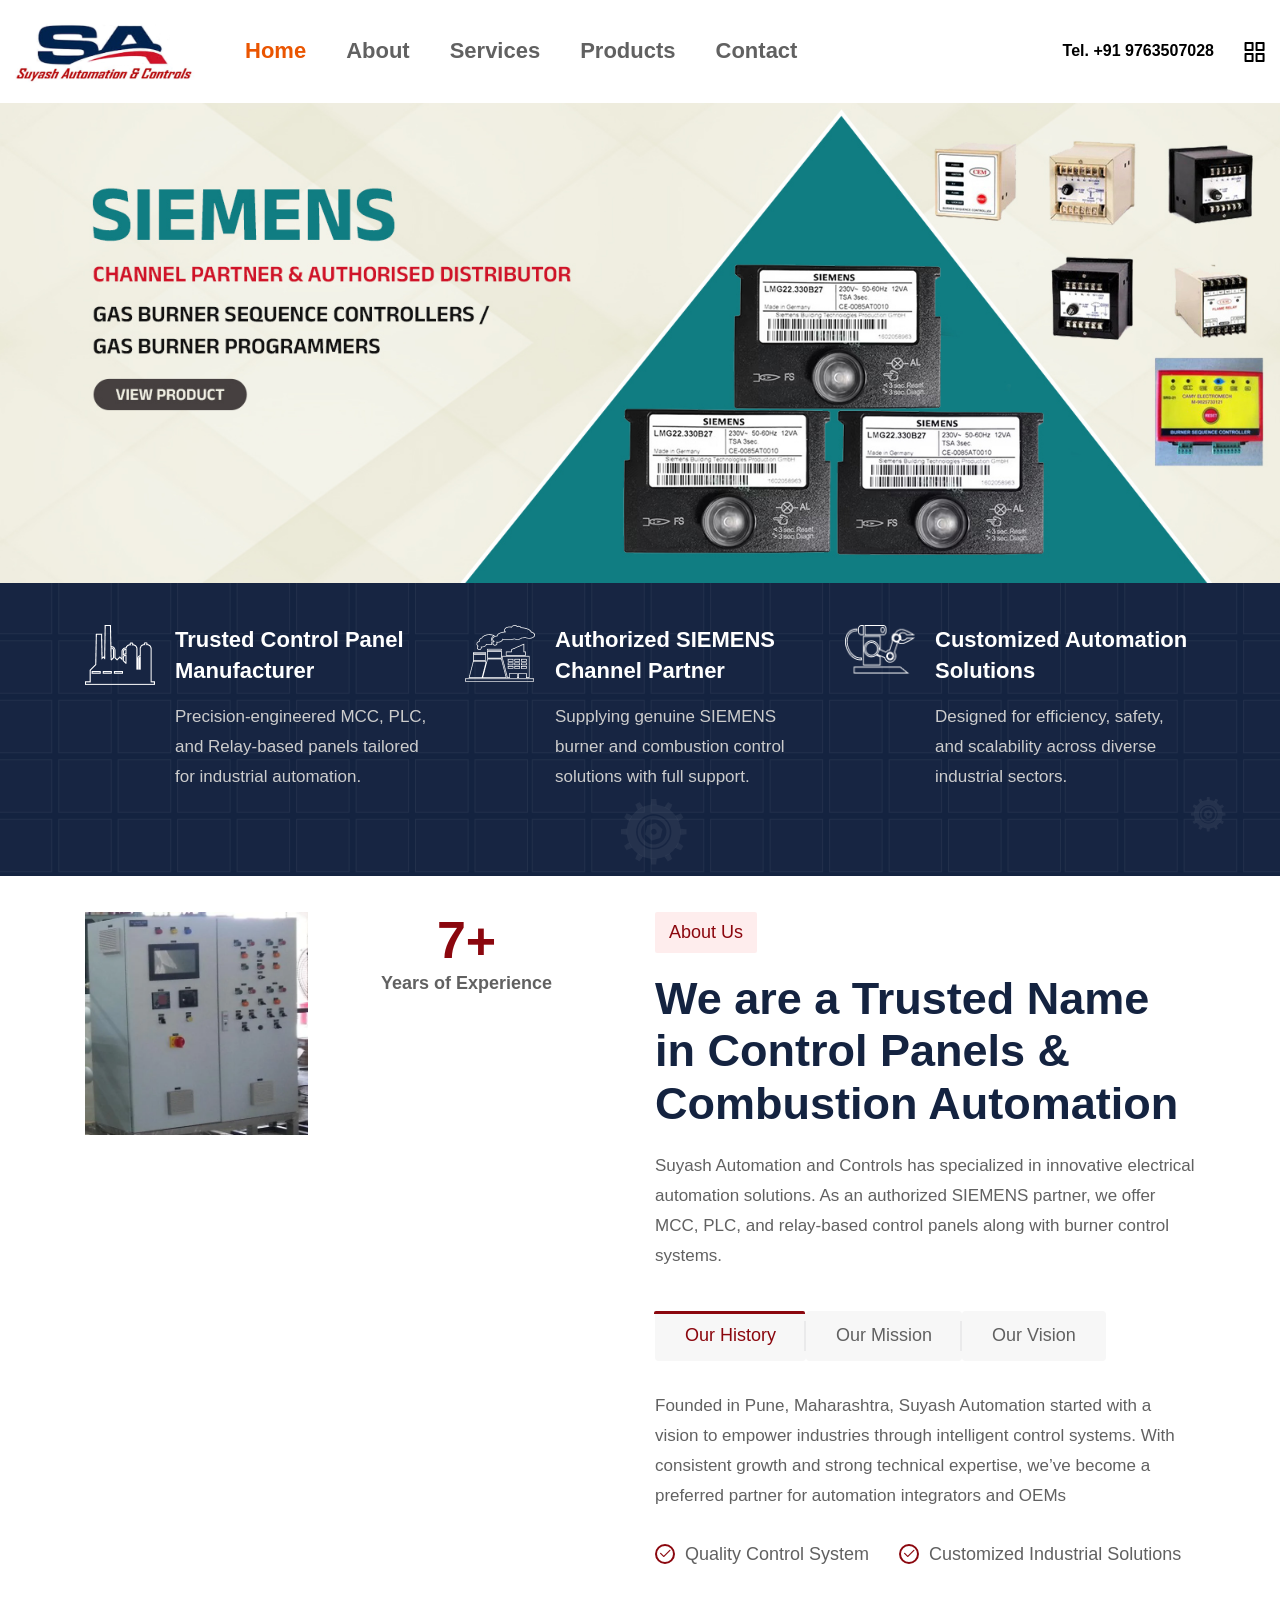
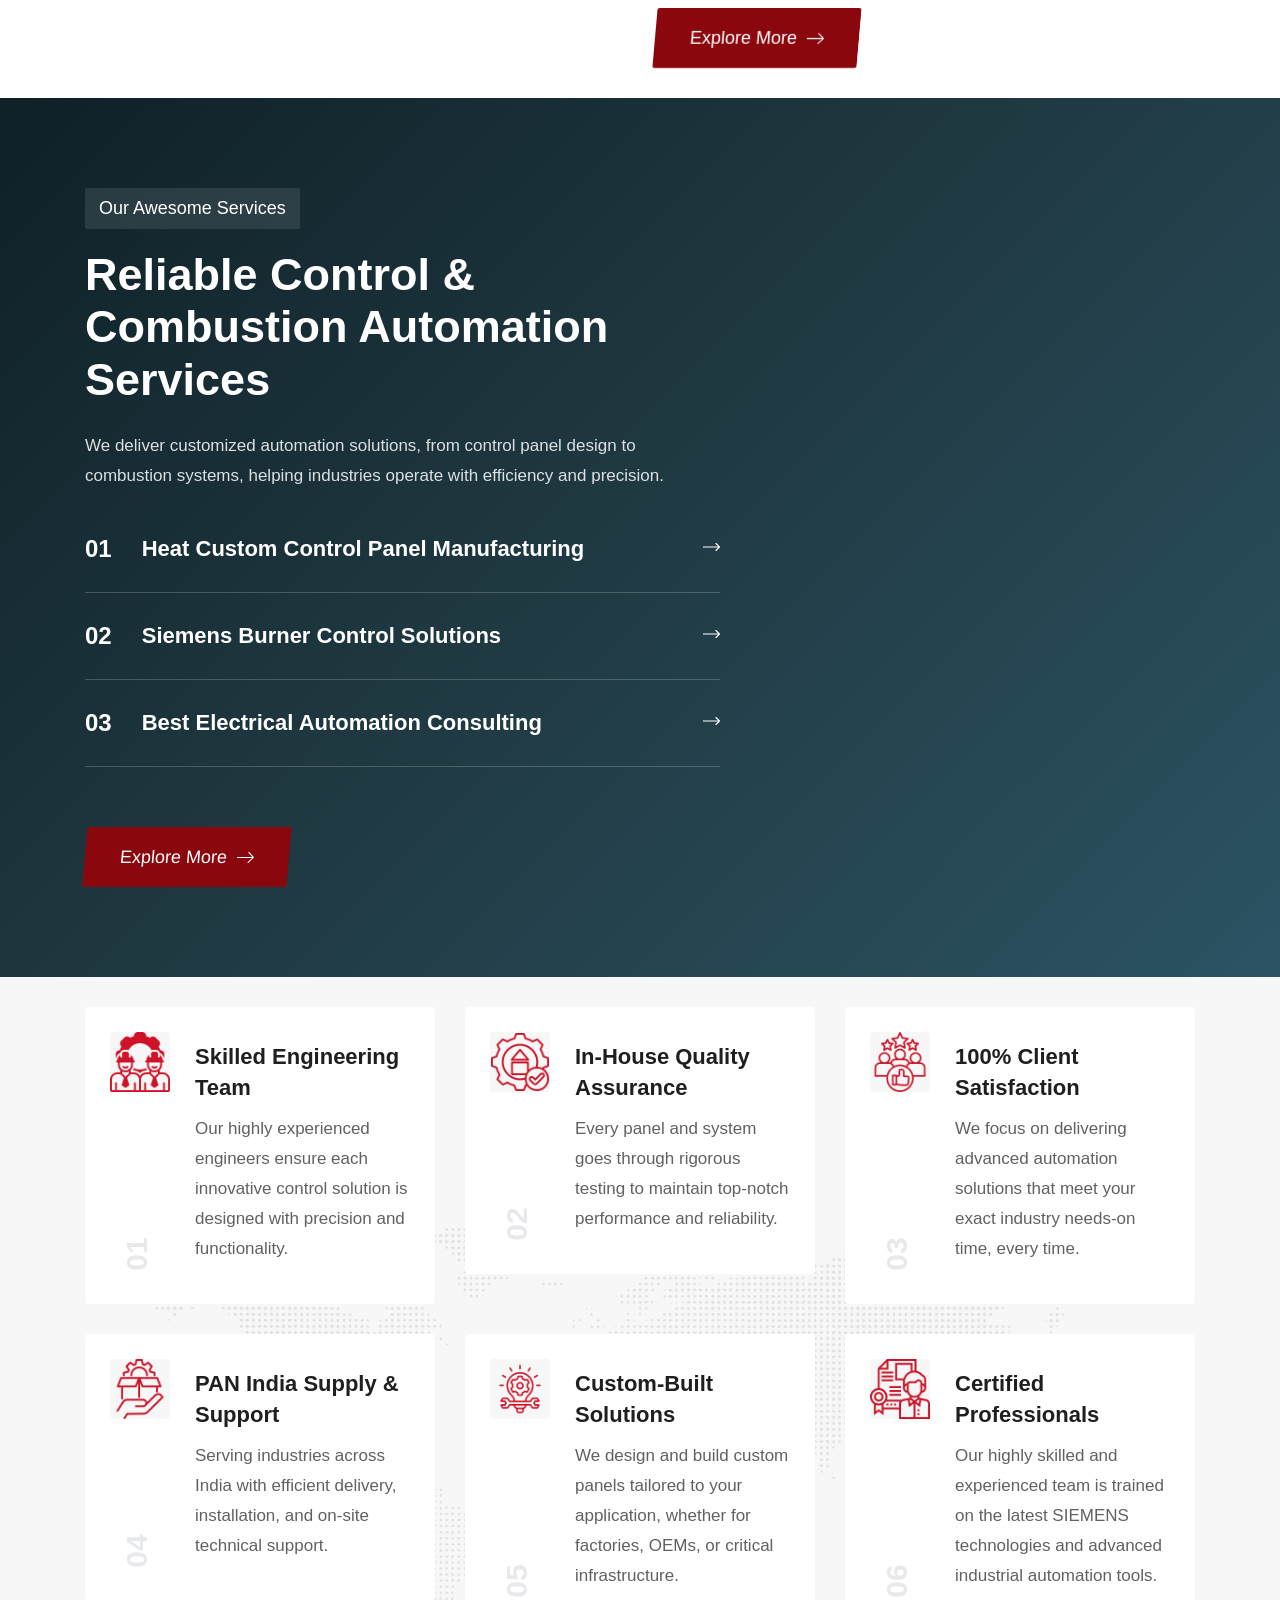
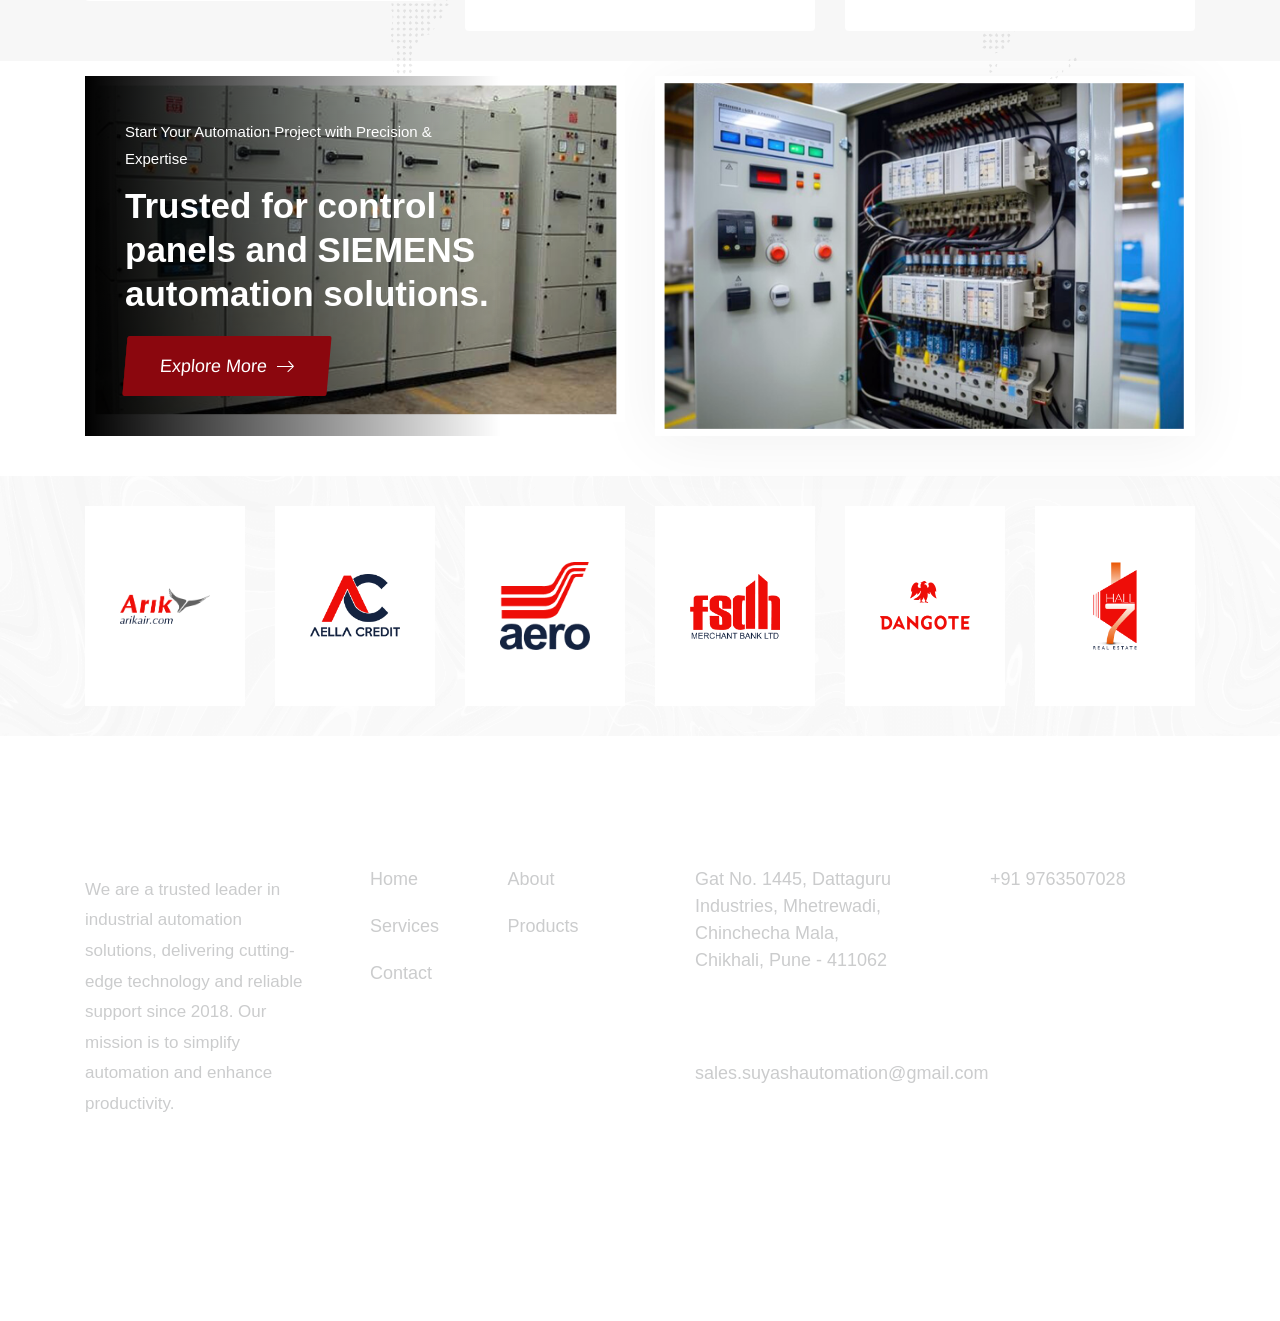
==== commit 8eddb056: "Add files via upload" ====
--- a/index.html
+++ b/index.html
@@ -57,7 +57,7 @@
                         <nav id="mobile-menu" class="main-menu">
                             <ul class="multipage-menu">
                                 <li class="menu-item">
-                                    <a href="#">Home</a>
+                                    <a href="index.html">Home</a>
                                     <!-- <ul class="submenu last-children">
                                         <li class="menu-item-has-children has-arrow">
                                             <a href="#">Multipages</a>
@@ -102,7 +102,7 @@
                                 </li>
                                 <!-- page menu -->
                                 <li class="menu-item">
-                                    <a href="javascript:void(0)">Services</a>
+                                    <a href="">Services</a>
                                     <!-- <ul class="submenu last-children">
                                         <li class=" has-arrow">
                                             <a href="javascript:void(0)">Services</a>
@@ -147,7 +147,7 @@
                                 </li>
                                 <!-- elements menu -->
                                 <li class="has-mega-menu menu-item">
-                                    <a href="javascript:void(0)">Products</a>
+                                    <a href="">Products</a>
                                     <!-- <ul class="mega-menu mega-grid">
                                         <li>
                                             <a href="#" class="title">Elements Layout</a>
@@ -176,7 +176,7 @@
                                     </ul>
                                 </li> -->
                                 <li class="menu-item">
-                                    <a href="contact.html">Contact</a>
+                                    <a href="">Contact</a>
                                     
                                 </li>
                             </ul>
@@ -185,12 +185,12 @@
                     <div class="rs-header-right text-dark">
                         <!-- call start -->
                         <div class="rs-header-call">
-                            <h6><a href="tel:971555961659">Tel. +91 9763507028</a></h6>
+                            <h6><a href="tel:9763507028">Tel. +91 9763507028</a></h6>
                         </div>
                         <!-- call end -->
 
                         <!-- search start -->
-                        <div class="rs-header-search-wrapper">
+                        <!-- <div class="rs-header-search-wrapper">
                             <div class="rs-header-search-icon has-theme-red">
                                 <i class="ri-close-fill has-close"></i>
                                 <i class="ri-search-line has-search"></i>
@@ -201,13 +201,14 @@
                                     <button type="submit"><i class="ri-search-line"></i></button>
                                 </div>
                             </form>
-                        </div>
+                        </div> -->
                         <!-- search end -->
 
                         <!-- sidebar start -->
                         <div class="rs-header-hamburger has-theme-red">
                             <div class="sidebar-toggle">
-                                <a class="bar-icon" href="javascript:void(0)">
+                                <a class="bar-icon" href="javascript:void(0)" aria-label="Toggle Sidebar">
+
                                     <svg xmlns="http://www.w3.org/2000/svg" width="21" height="20" viewBox="0 0 21 20" fill="none">
                                         <path d="M8.55566 11H1.55566C1.29045 11 1.03609 11.1054 0.848557 11.2929C0.661021 11.4804 0.555664 11.7348 0.555664 12V19C0.555664 19.2652 0.661021 19.5196 0.848557 19.7071C1.03609 19.8946 1.29045 20 1.55566 20H8.55566C8.82088 20 9.07523 19.8946 9.26277 19.7071C9.45031 19.5196 9.55566 19.2652 9.55566 19V12C9.55566 11.7348 9.45031 11.4804 9.26277 11.2929C9.07523 11.1054 8.82088 11 8.55566 11ZM7.55566 18H2.55566V13H7.55566V18ZM19.5557 0H12.5557C12.2904 0 12.0361 0.105357 11.8486 0.292893C11.661 0.48043 11.5557 0.734784 11.5557 1V8C11.5557 8.26522 11.661 8.51957 11.8486 8.70711C12.0361 8.89464 12.2904 9 12.5557 9H19.5557C19.8209 9 20.0752 8.89464 20.2628 8.70711C20.4503 8.51957 20.5557 8.26522 20.5557 8V1C20.5557 0.734784 20.4503 0.48043 20.2628 0.292893C20.0752 0.105357 19.8209 0 19.5557 0ZM18.5557 7H13.5557V2H18.5557V7ZM19.5557 11H12.5557C12.2904 11 12.0361 11.1054 11.8486 11.2929C11.661 11.4804 11.5557 11.7348 11.5557 12V19C11.5557 19.2652 11.661 19.5196 11.8486 19.7071C12.0361 19.8946 12.2904 20 12.5557 20H19.5557C19.8209 20 20.0752 19.8946 20.2628 19.7071C20.4503 19.5196 20.5557 19.2652 20.5557 19V12C20.5557 11.7348 20.4503 11.4804 20.2628 11.2929C20.0752 11.1054 19.8209 11 19.5557 11ZM18.5557 18H13.5557V13H18.5557V18ZM8.55566 0H1.55566C1.29045 0 1.03609 0.105357 0.848557 0.292893C0.661021 0.48043 0.555664 0.734784 0.555664 1V8C0.555664 8.26522 0.661021 8.51957 0.848557 8.70711C1.03609 8.89464 1.29045 9 1.55566 9H8.55566C8.82088 9 9.07523 8.89464 9.26277 8.70711C9.45031 8.51957 9.55566 8.26522 9.55566 8V1C9.55566 0.734784 9.45031 0.48043 9.26277 0.292893C9.07523 0.105357 8.82088 0 8.55566 0ZM7.55566 7H2.55566V2H7.55566V7Z" fill="#616161"></path>
                                     </svg>
@@ -818,7 +819,7 @@
                                 </div>
                                 <div class="rs-about-author-info">
                                     <div class="rs-about-btn">
-                                        <a class="rs-btn has-theme-red has-icon has-bg has-skew" href="about.html">Explore More
+                                        <a class="rs-btn has-theme-red has-icon has-bg has-skew" href="index.html">Explore More
                                             <span class="icon-box">
                                     <svg class="icon-first" xmlns="http://www.w3.org/2000/svg" viewBox="0 0 32 32">
                                        <path
@@ -1001,7 +1002,7 @@
                                     </div>
                                 </div>
                                 <div class="rs-services-btn">
-                                    <a class="rs-btn has-theme-red has-icon has-bg has-skew" href="services.html">Explore More
+                                    <a class="rs-btn has-theme-red has-icon has-bg has-skew" href="">Explore More
                                         <span class="icon-box">
                                  <svg class="icon-first" xmlns="http://www.w3.org/2000/svg" viewBox="0 0 32 32">
                                     <path
@@ -1039,7 +1040,7 @@
                             </div>
                             <div class="rs-category-content">
                                 <h5 class="rs-category-title">Skilled Engineering Team</h5>
-                                <p class="descrip">Our experienced engineers ensure each control solution is designed with precision and functionality. </p>
+                                <p class="descrip">Our highly experienced engineers ensure each innovative control solution is designed with precision and functionality. </p>
                             </div>
                         </div>
                     </div>
@@ -1063,7 +1064,7 @@
                             </div>
                             <div class="rs-category-content">
                                 <h5 class="rs-category-title">100% Client Satisfaction</h5>
-                                <p class="descrip">We focus on delivering automation solutions that meet your exact industry needs—on time, every time . </p>
+                                <p class="descrip">We focus on delivering advanced automation solutions that meet your exact industry needs-on time, every time.</p>
                             </div>
                         </div>
                     </div>
@@ -1085,7 +1086,7 @@
                             </div>
                             <div class="rs-category-content">
                                 <h5 class="rs-category-title">Custom-Built Solutions</h5>
-                                <p class="descrip">We design and build panels tailored to your application whether for factories, OEMs, or infrastructure. </p>
+                                <p class="descrip">We design and build custom panels tailored to your application, whether for factories, OEMs, or critical infrastructure. </p>
                             </div>
                         </div>
                     </div>
@@ -1096,7 +1097,7 @@
                             </div>
                             <div class="rs-category-content">
                                 <h5 class="rs-category-title">Certified Professionals</h5>
-                                <p class="descrip">Our team is trained on the latest SIEMENS technologies and industrial automation tools. </p>
+                                <p class="descrip">Our highly skilled and experienced team is trained on the latest SIEMENS technologies and advanced industrial automation tools.</p>
                             </div>
                         </div>
                     </div>
@@ -1697,16 +1698,16 @@
                                 <div class="rs-footer-widget-content">
                                     <div class="rs-footer-widget-links has-theme-red">
                                         <ul>
-                                            <li> <a href="#">About Us</a> </li>
-                                            <li><a href="#">Projects</a></li>
-                                            <li><a href="#">Careers</a></li>
-                                            <li><a href="#">Blog</a></li>
-                                            <li><a href="#">Privacy Policy</a></li>
+                                            <li> <a href="#">Home</a> </li>
+                                            <li><a href="#">About</a></li>
                                             <li><a href="#">Services</a></li>
+                                            <li><a href="#">Products</a></li>
+                                            <li><a href="#">Contact</a></li>
+                                            <!-- <li><a href="#">Services</a></li>
                                             <li><a href="#">Pricing</a></li>
                                             <li><a href="#">Team</a></li>
                                             <li><a href="#">Contact</a></li>
-                                            <li><a href="#">Terms of use</a></li>
+                                            <li><a href="#">Terms of use</a></li> -->
                                         </ul>
                                     </div>
                                 </div>
@@ -1724,7 +1725,7 @@
 </a>
                                         </div>
                                         <h5 class="rs-footer-widget-title">Email Address</h5>
-                                        <p> Interested in working with us?</p>
+                                        <!-- <p> Interested in working with us?</p> -->
                                         <div class="rs-footer-widget-email">
                                             <a href="mailto:industrie@gmail.com"> sales.suyashautomation@gmail.com</a>
                                         </div>
@@ -1739,7 +1740,7 @@
                                     <div class="rs-footer-widget-contact-info">
                                         <div class="rs-footer-widget-number">
                                             <span>
-                                    <a href="tel:971551579261">+91 9763507028</a>
+                                    <a href="tel:9763507028">+91 9763507028</a>
                                  </span>
                                     
                                         </div>
@@ -1765,7 +1766,7 @@
     <div class="rs-footer-copyright text-center">
         <p class="underline" style="color: white;">
             © <span id="year">2025</span> Suyash Automation | Designed by 
-            <a href="https://rstheme.com/" style="color: white; font-weight: bold;">Netcom Business Solutions Pvt. Ltd.</a>
+            <a href="https://www.netcom-india.com/" style="color: white; font-weight: bold;">Netcom Business Solutions Pvt. Ltd.</a>
         </p>
     </div>
 </div>
